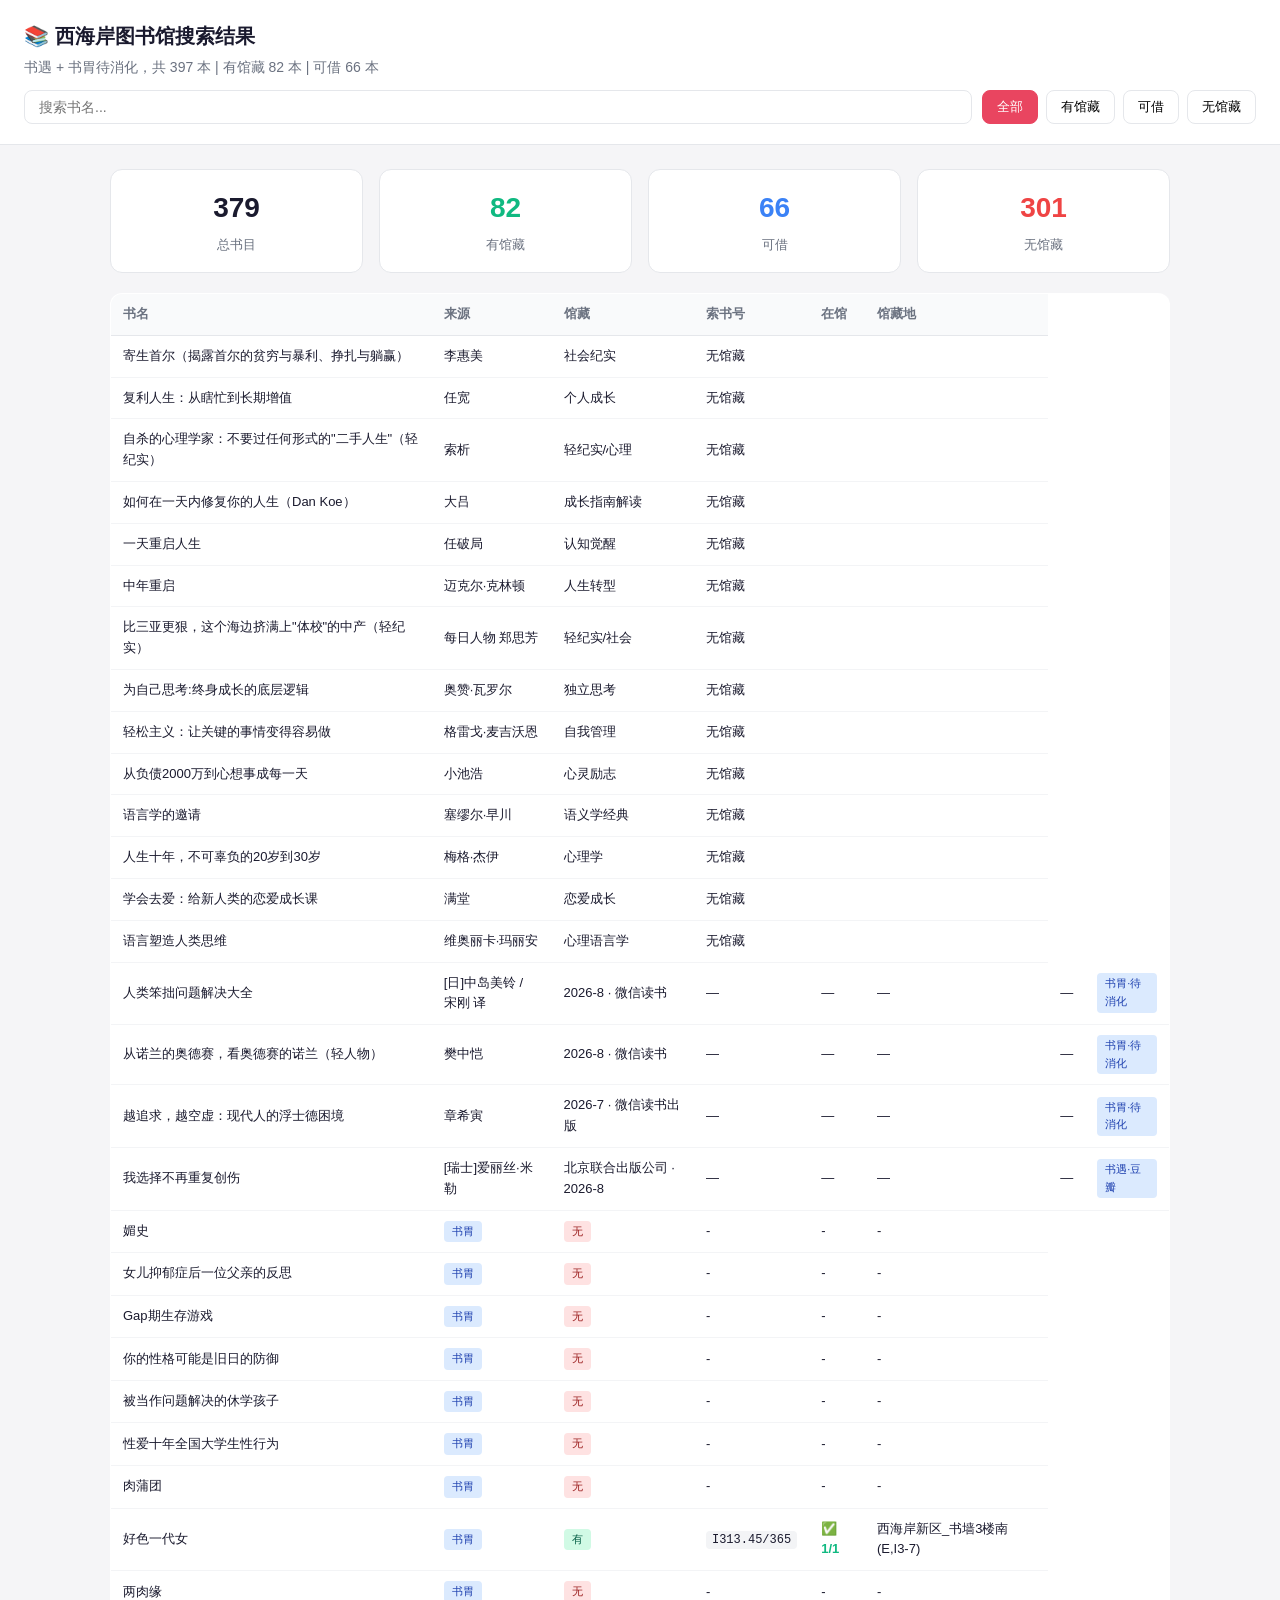
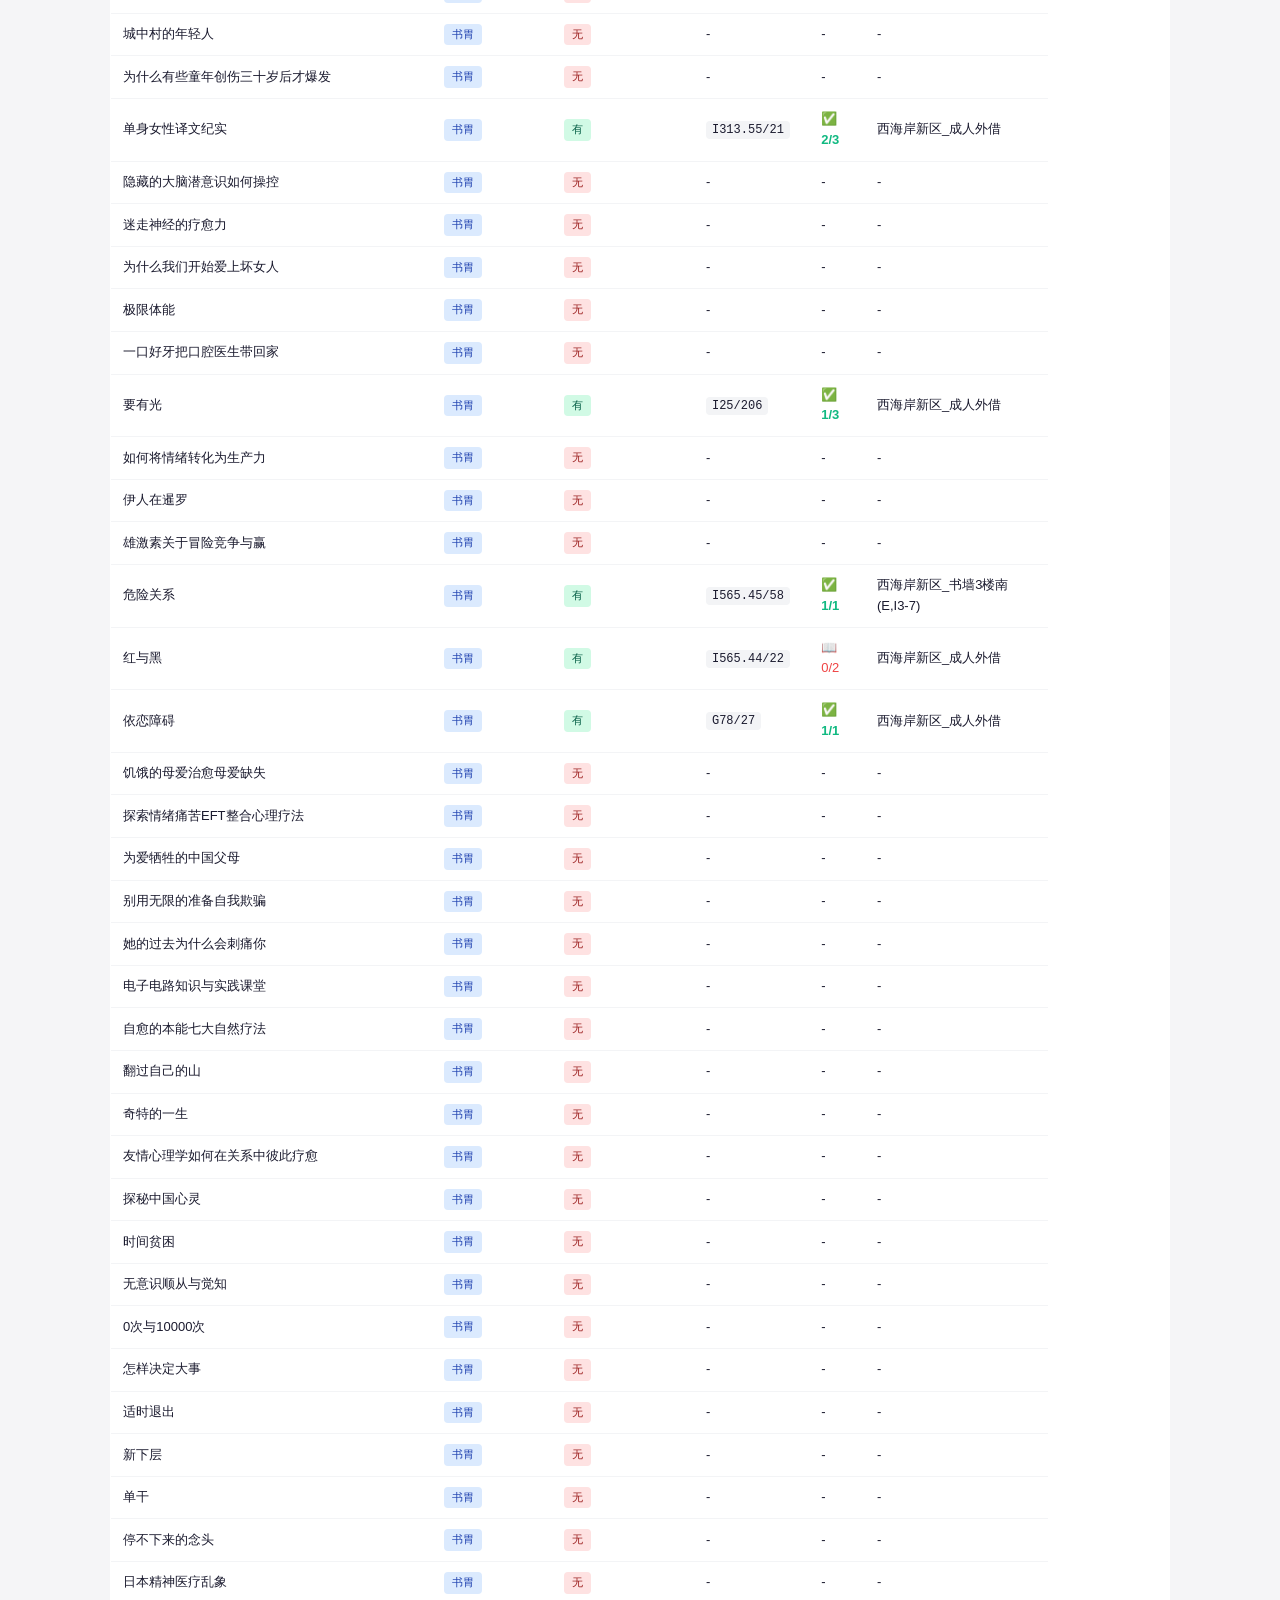
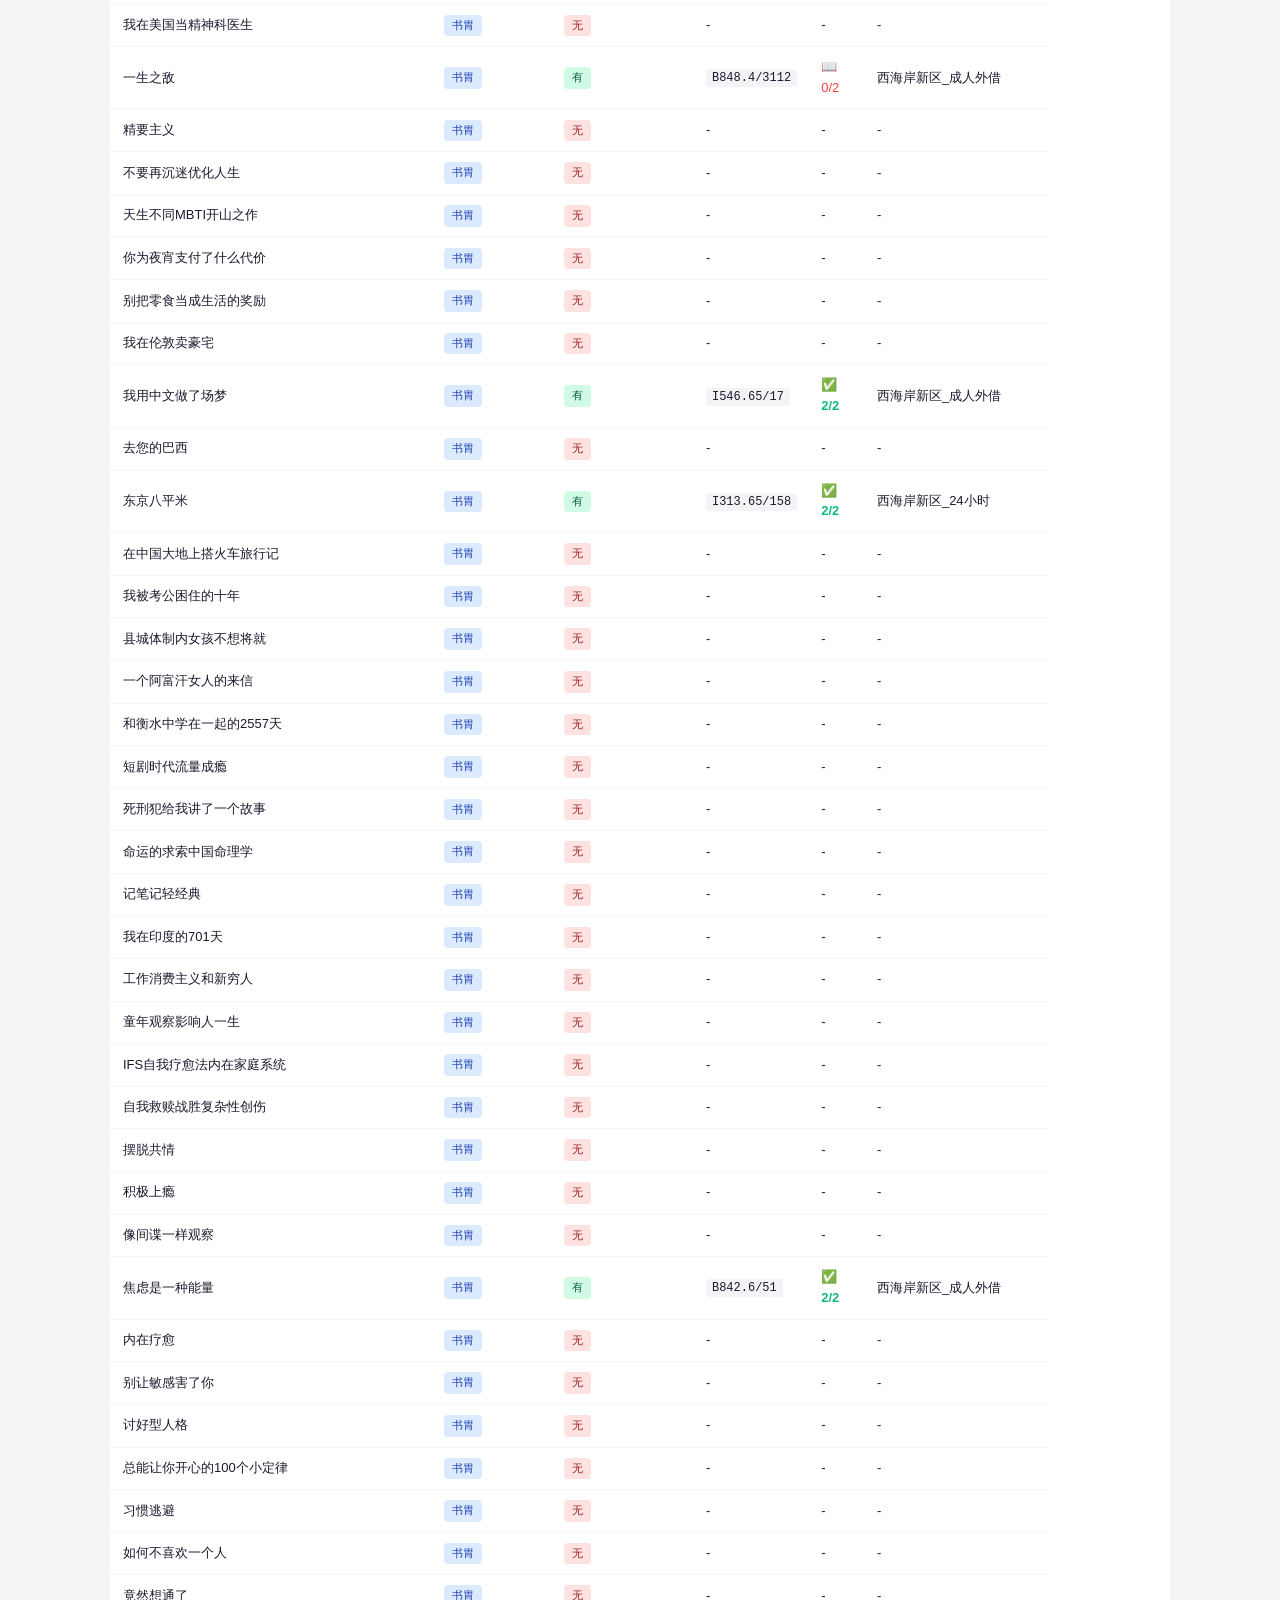
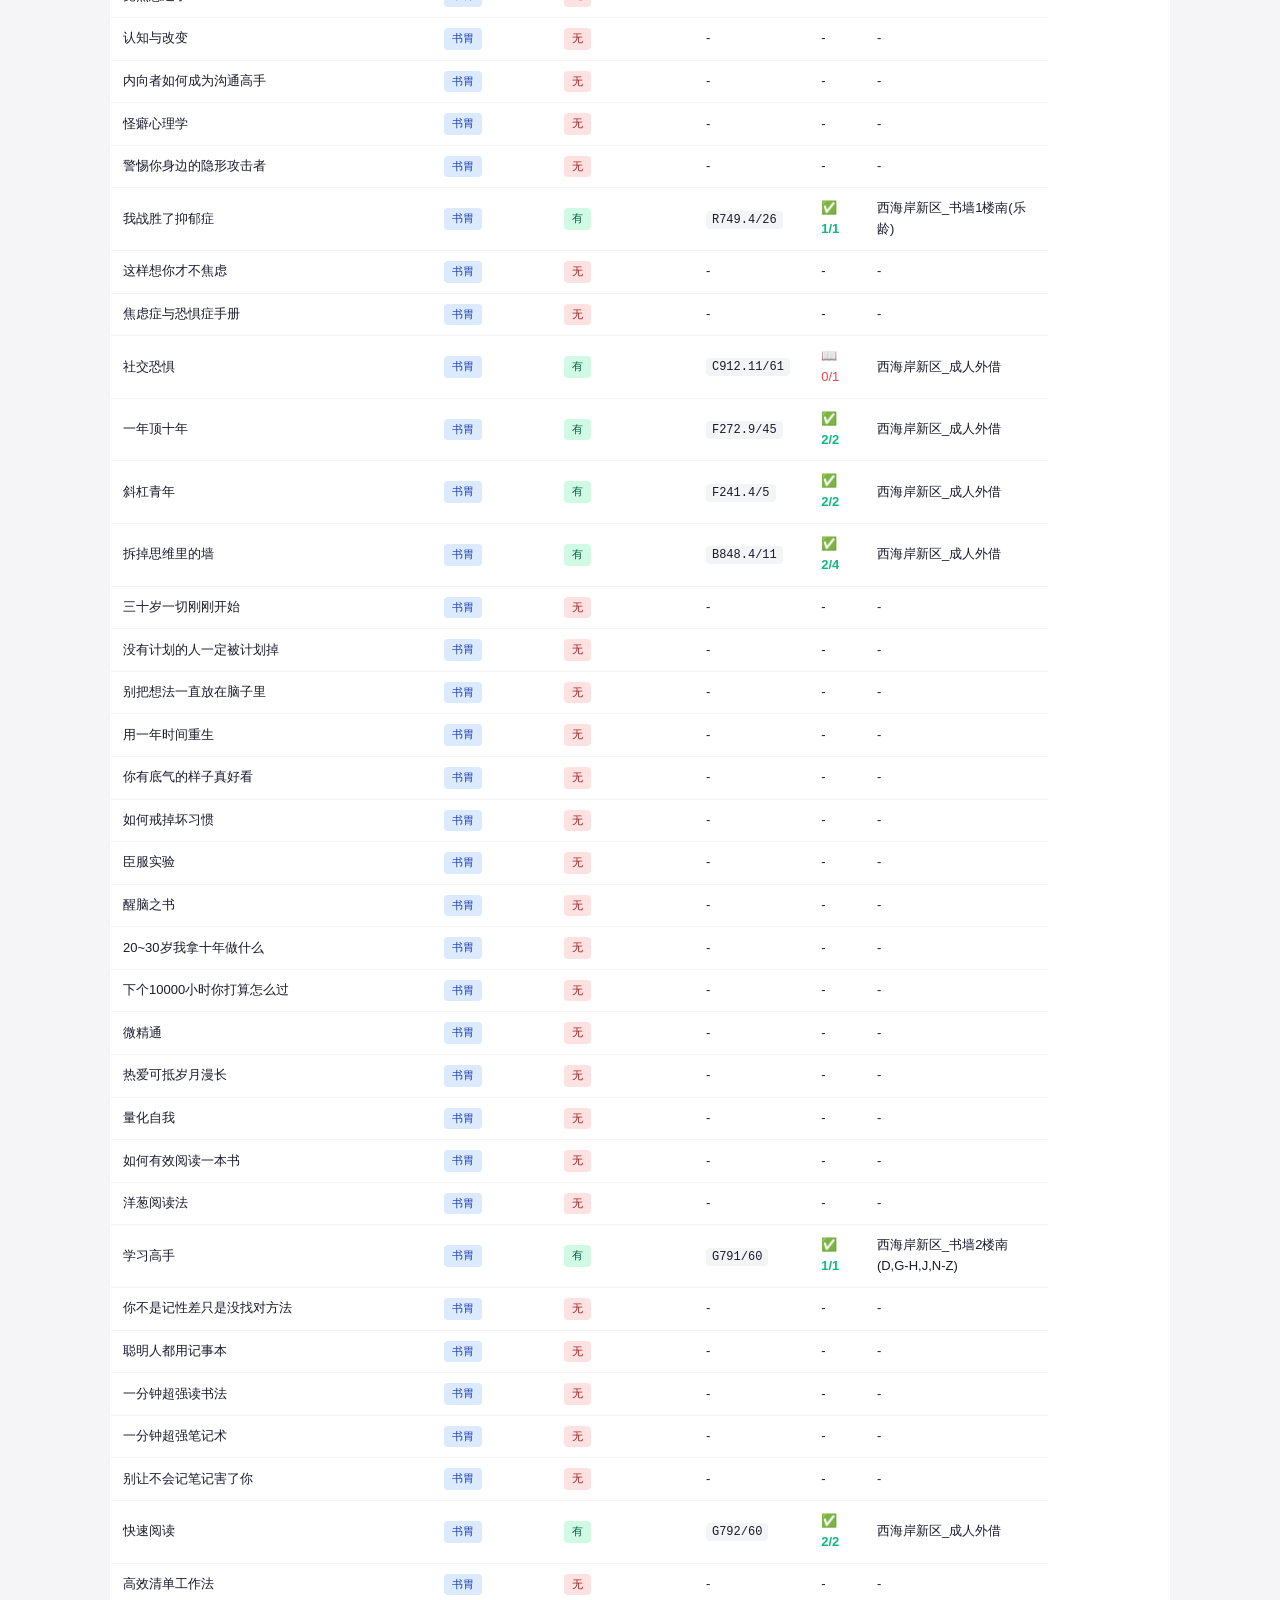
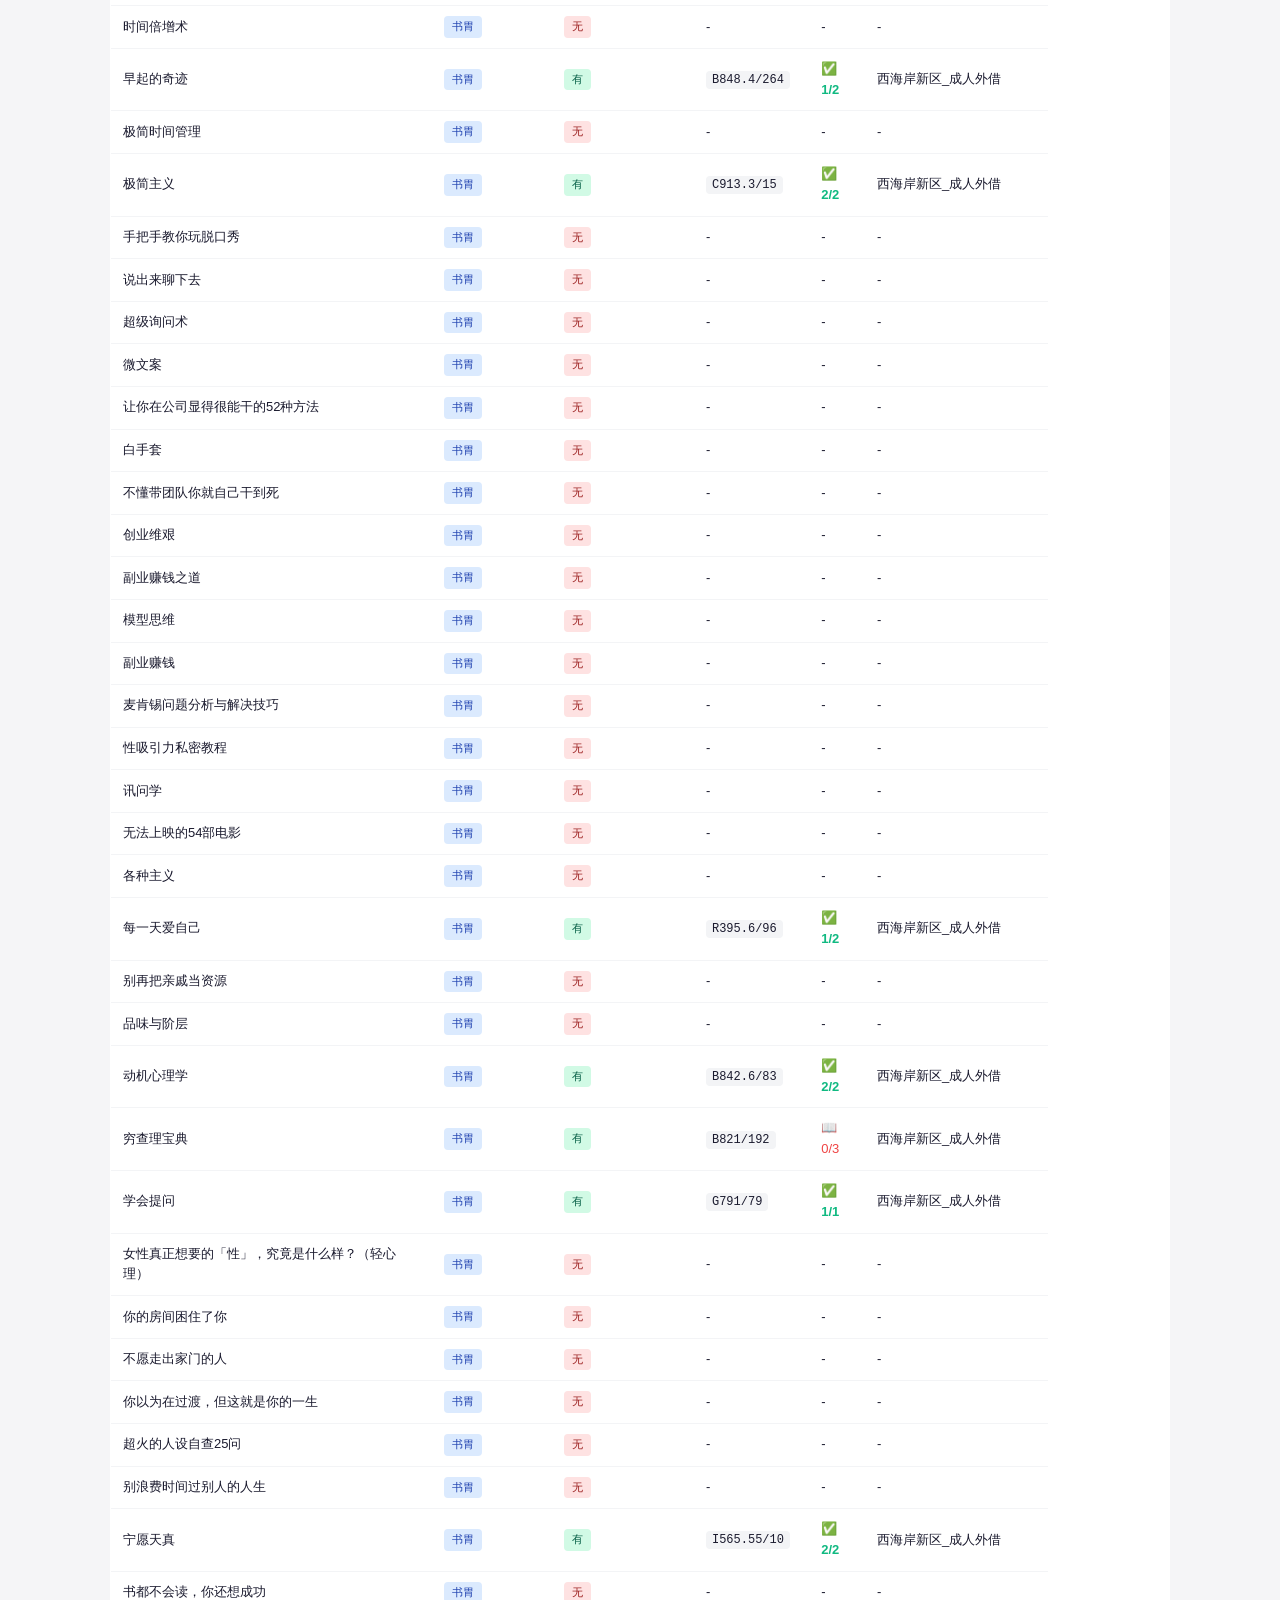
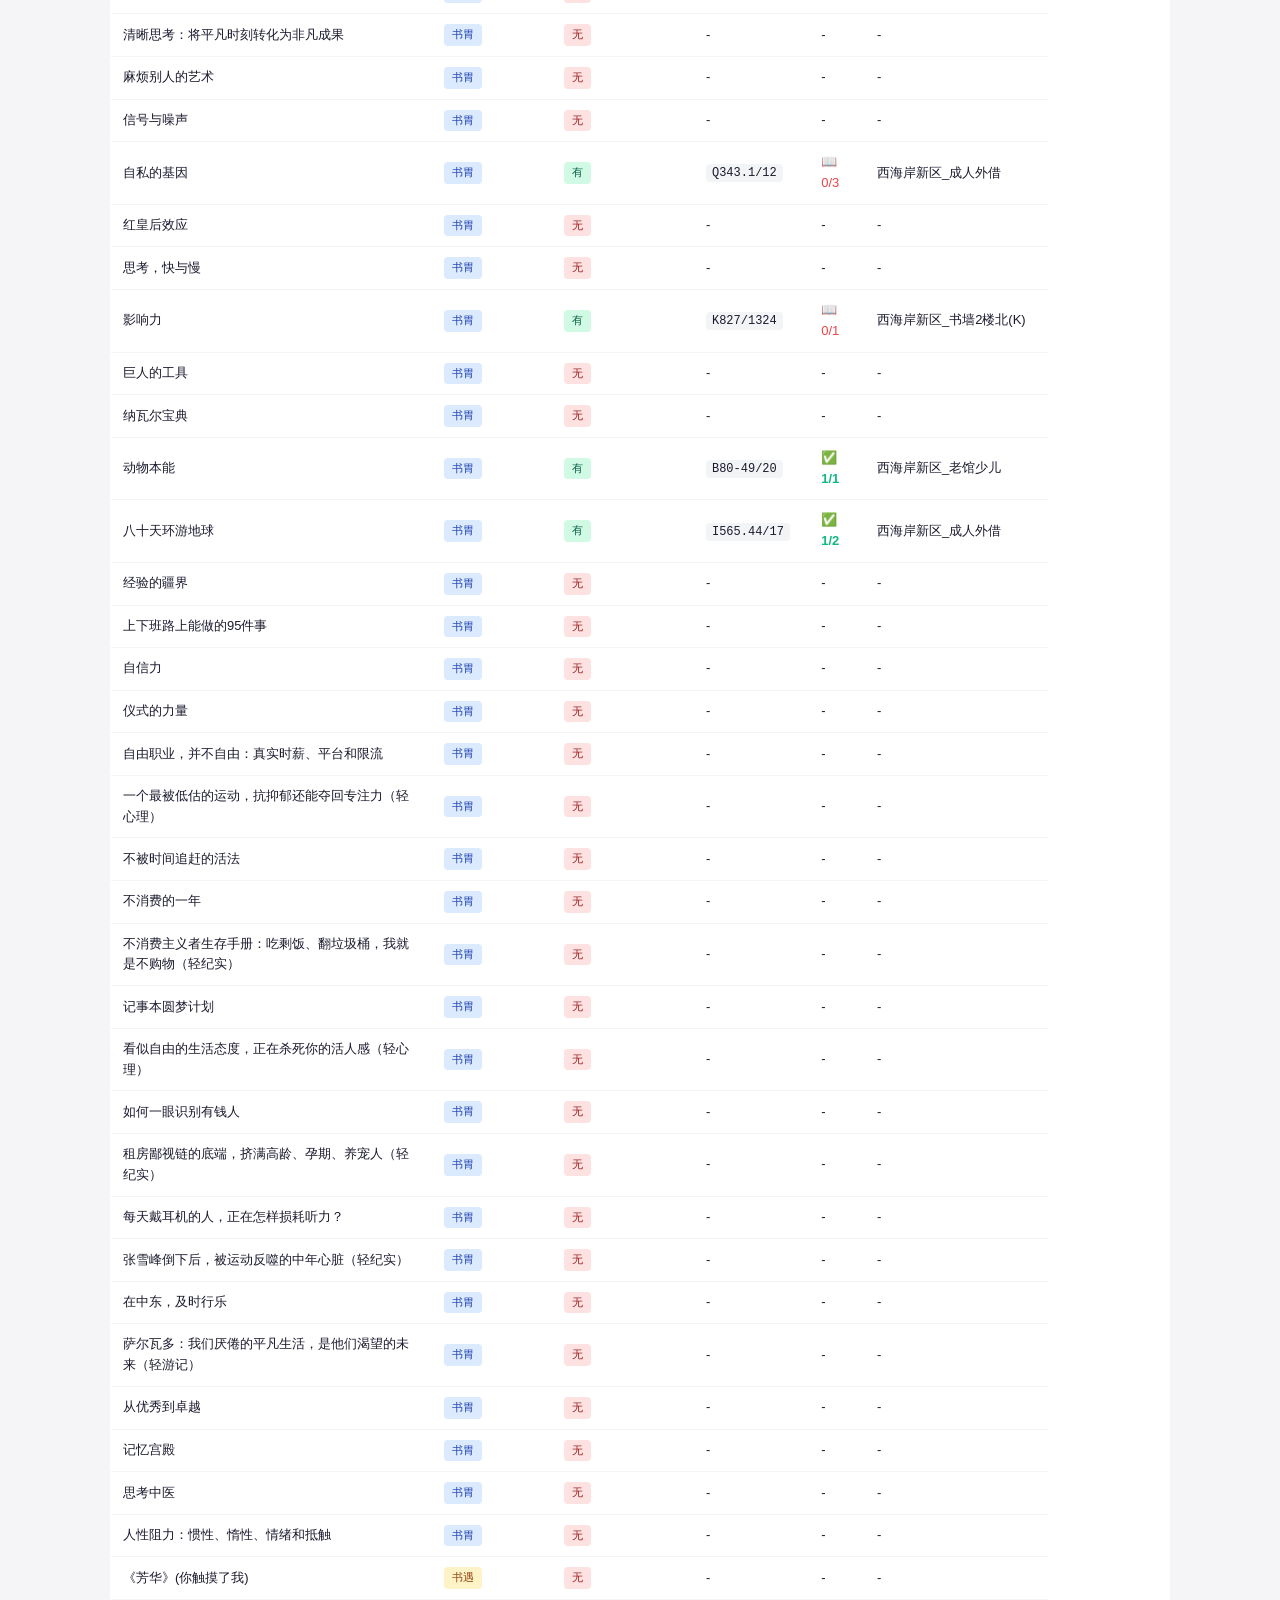
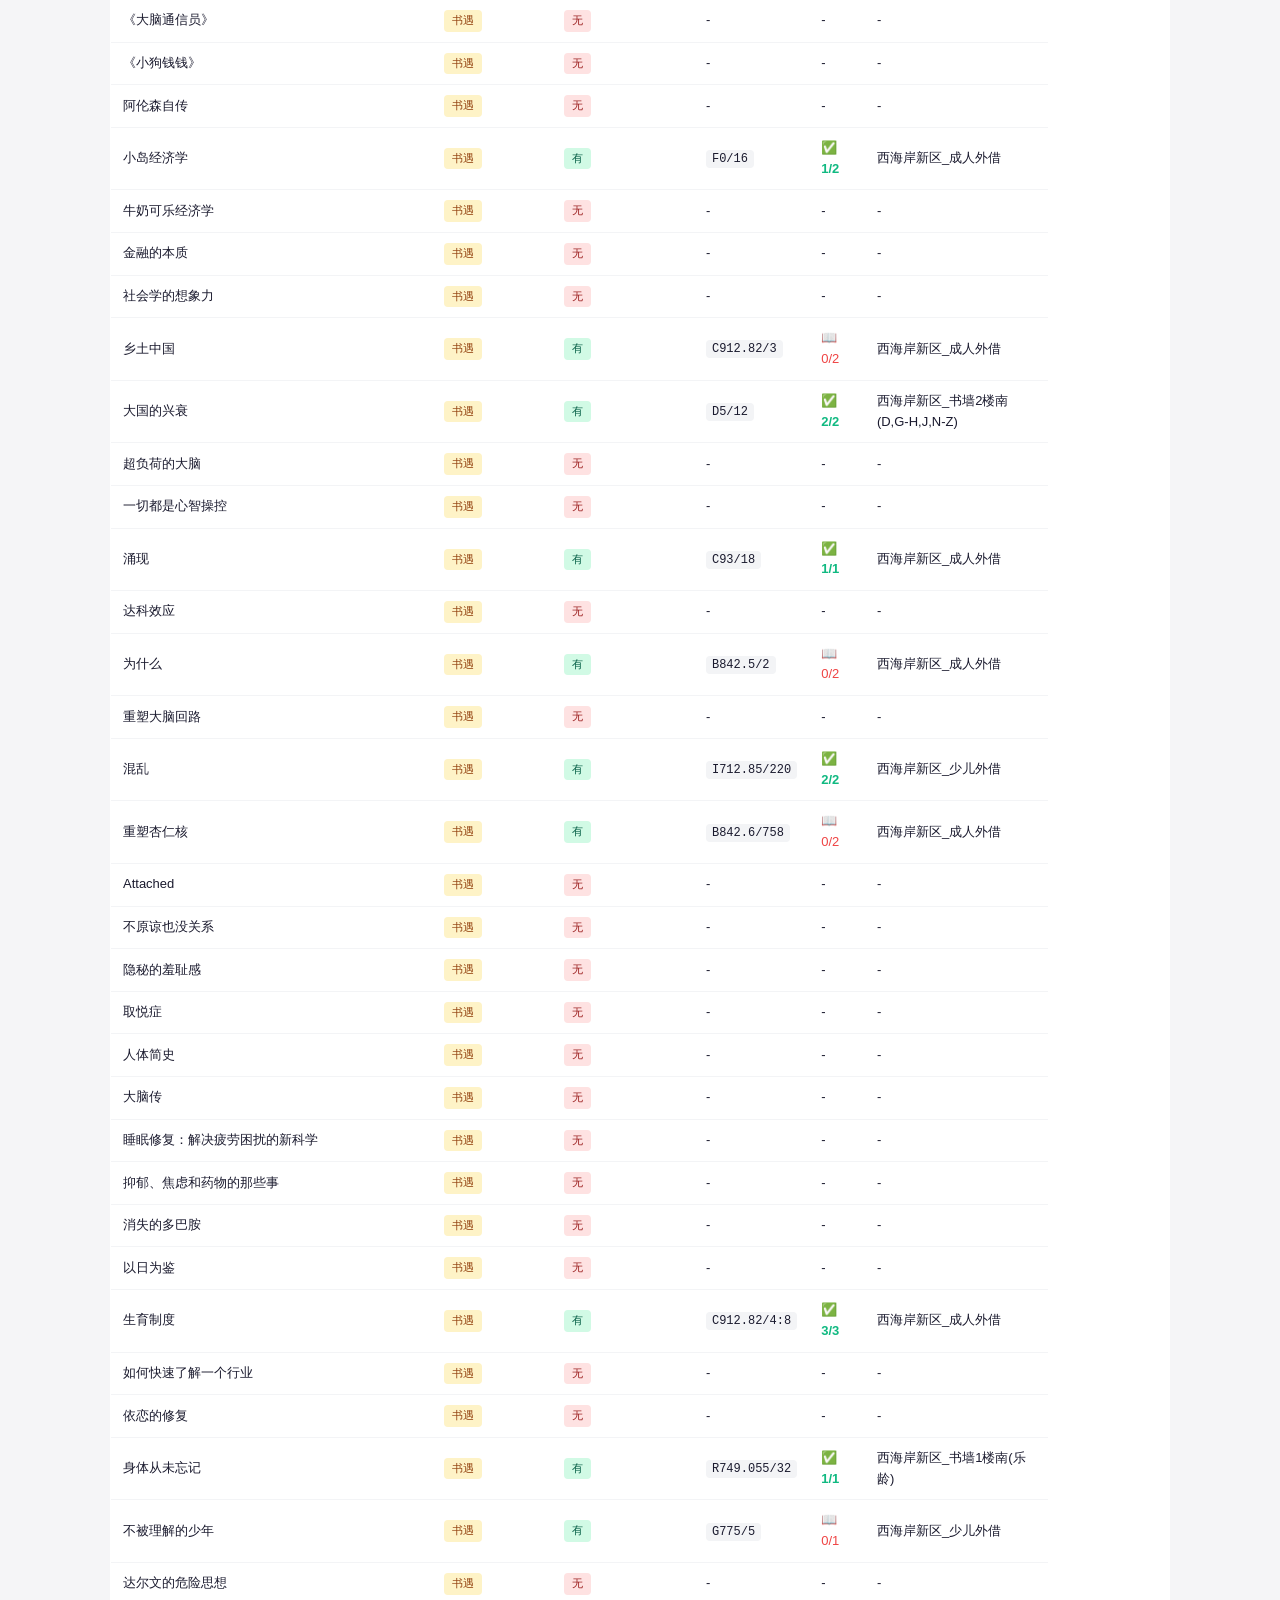
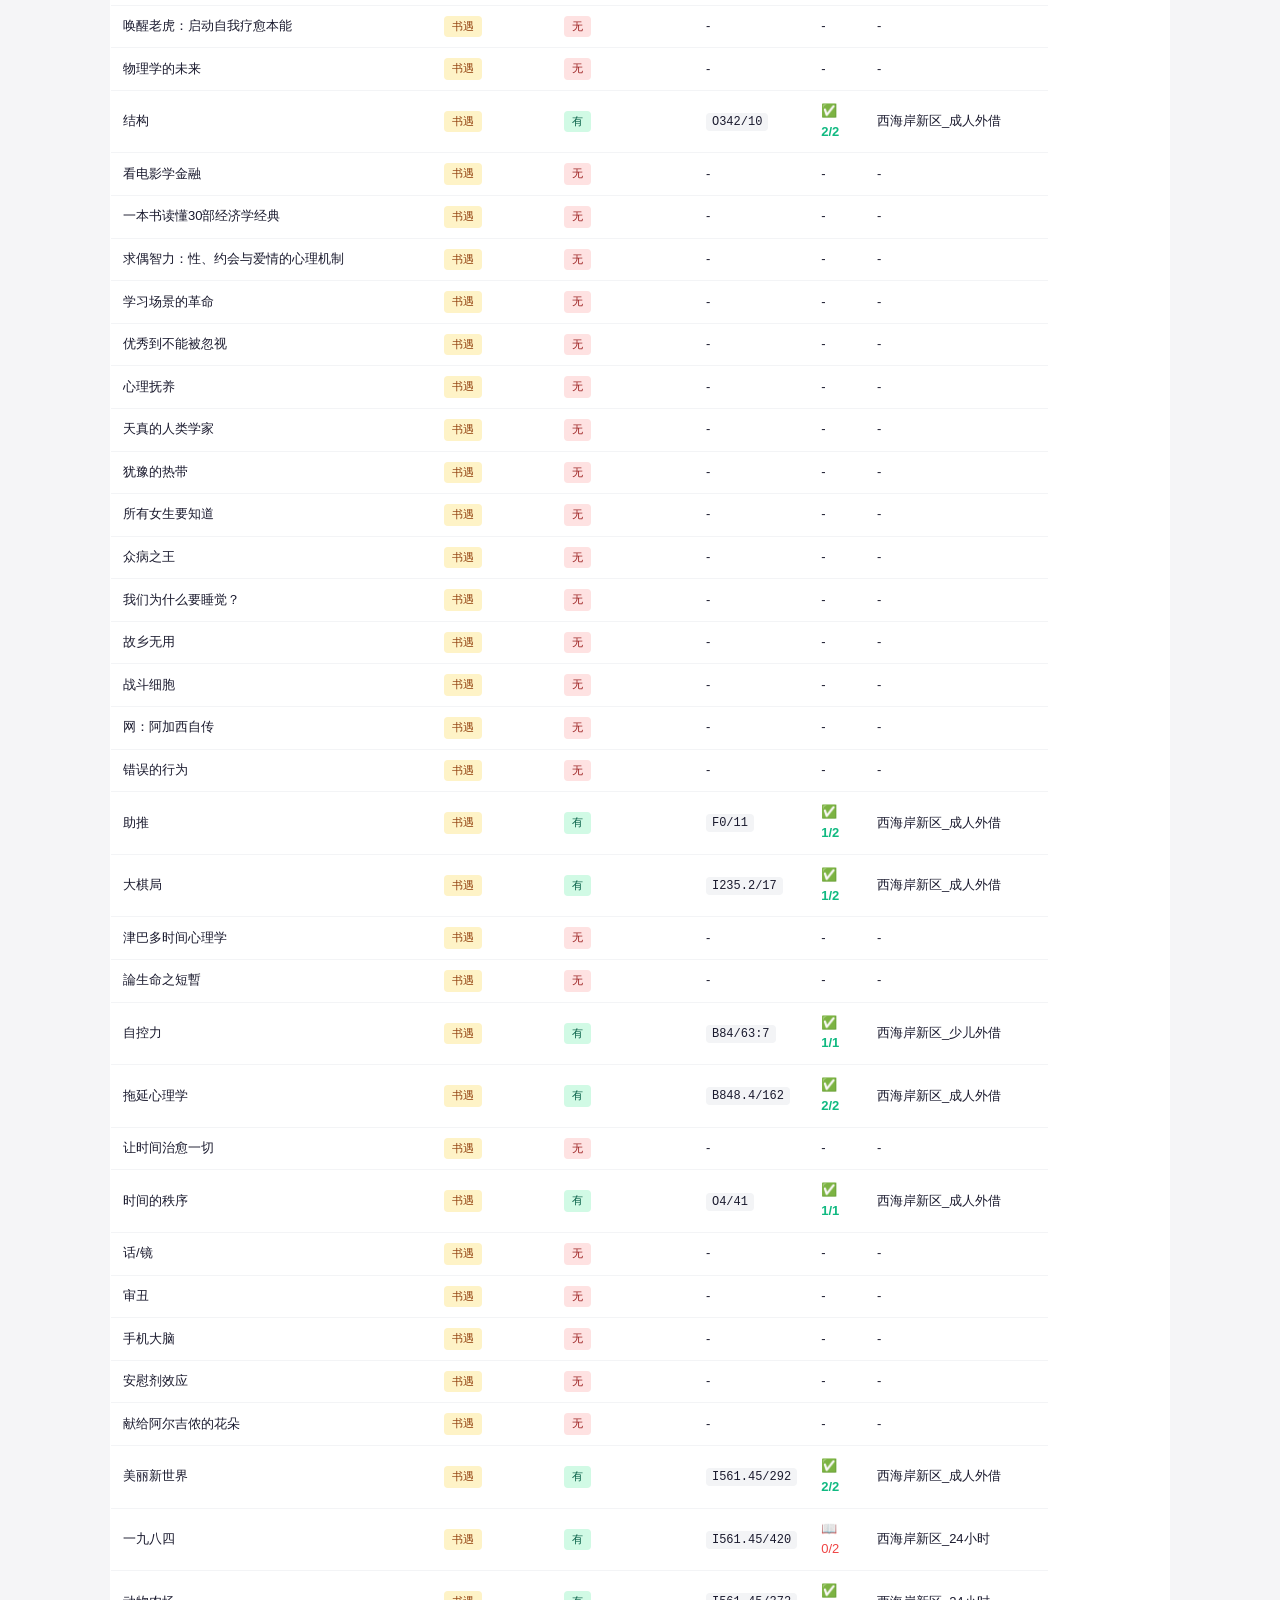
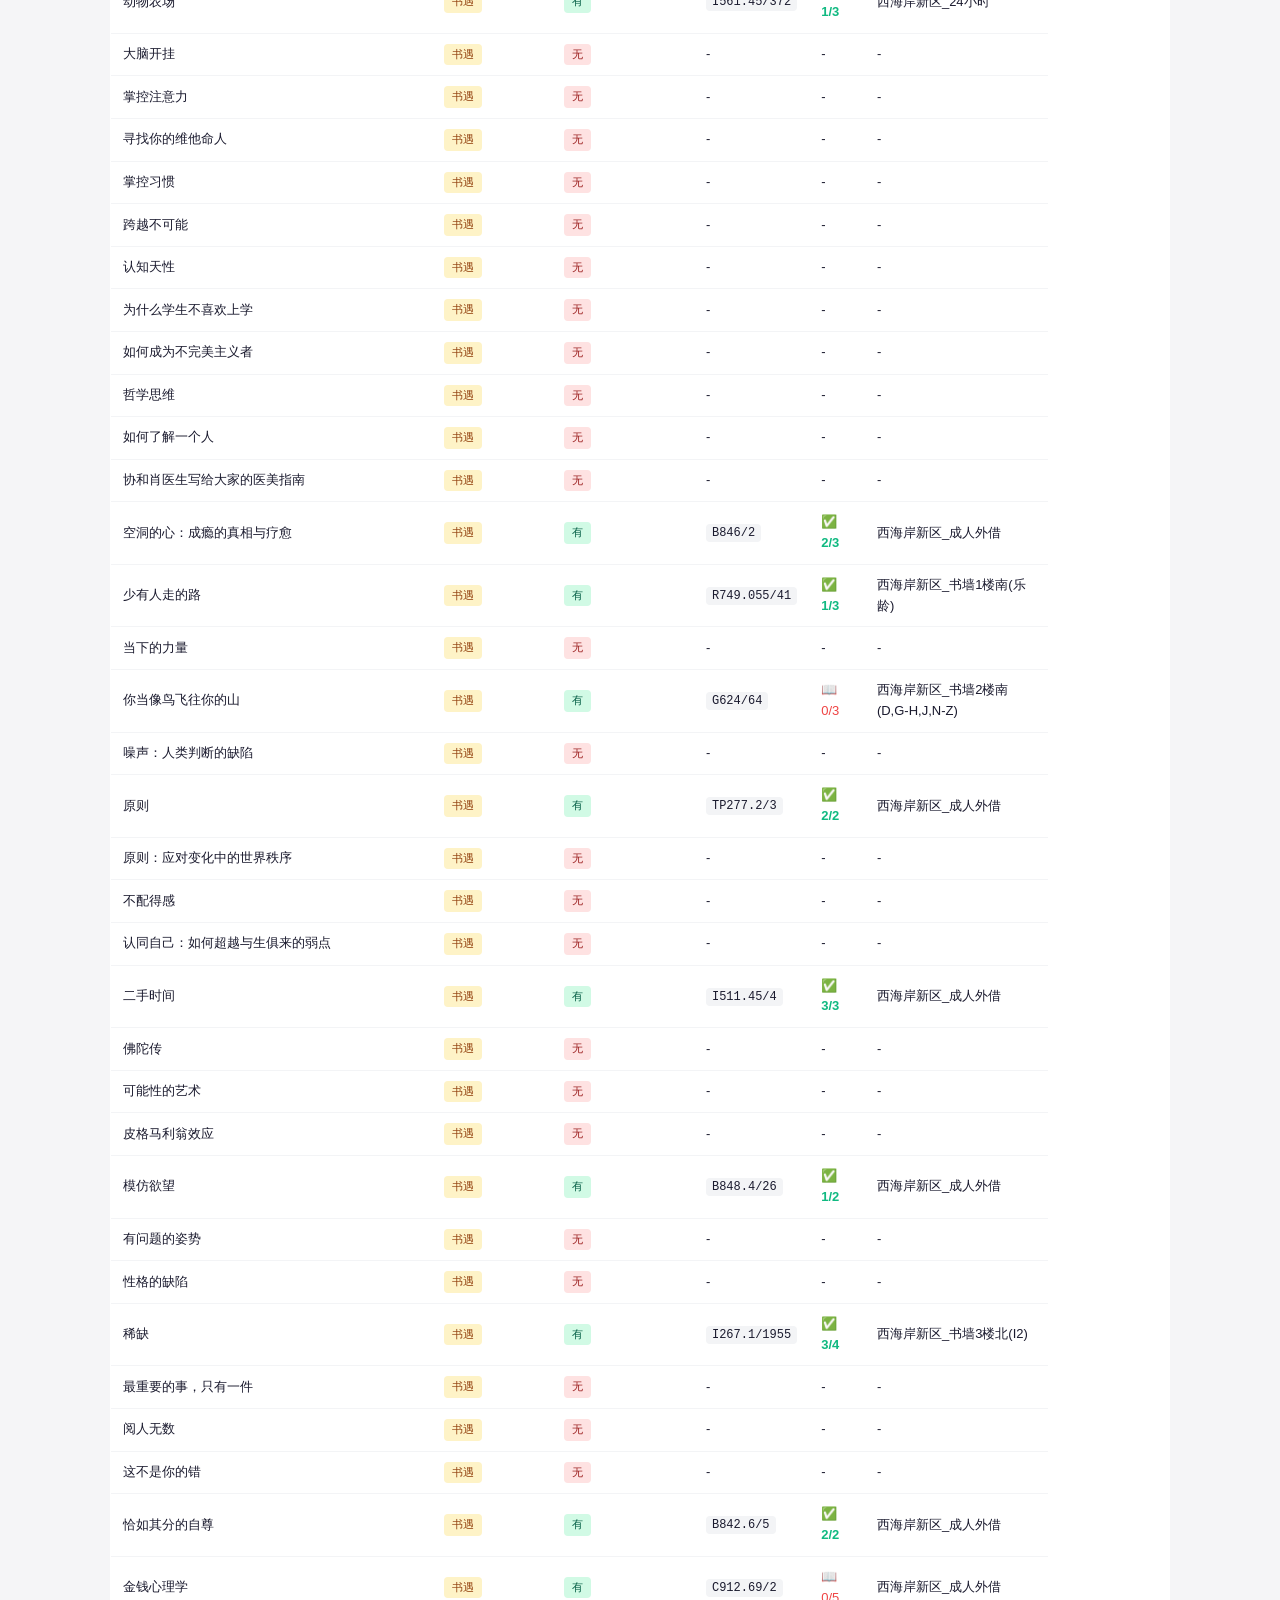
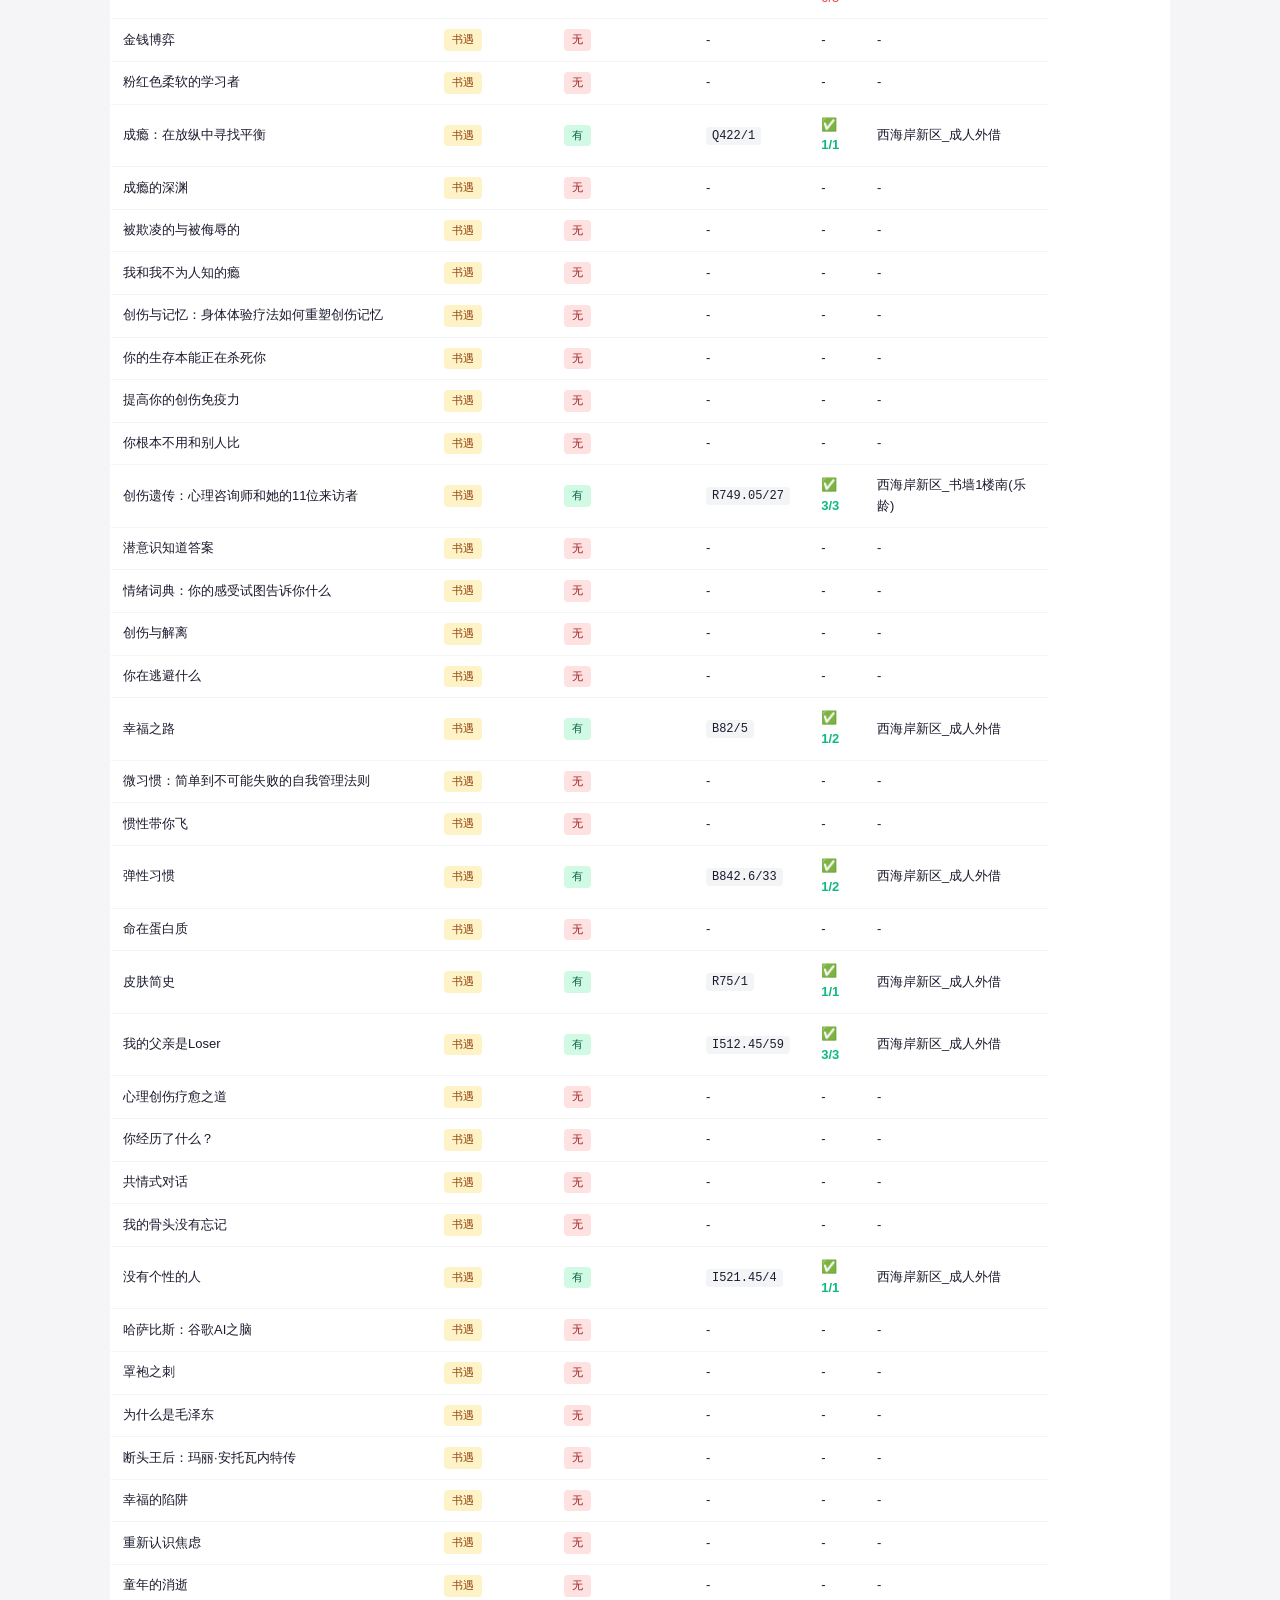
==== lx-proxy/library.html @ 498f5fff "feat(lx): 书胃/每日一书/图书馆接入龙虾出口——Caddy Basic Auth 护三路径+图书馆静态化(封桌面树暴露)+书胃生产化" ====
<!DOCTYPE html>
<html lang="zh-CN">
<head>
<meta charset="UTF-8">
<meta name="viewport" content="width=device-width, initial-scale=1.0">
<title>图书馆搜索结果 - 西海岸图书馆</title>
<style>
* { margin:0; padding:0; box-sizing:border-box; }
body { font-family:-apple-system,sans-serif; background:#f5f5f7; color:#1a1a2e; line-height:1.6; }
.header { background:#fff; padding:20px 24px; border-bottom:1px solid #e5e7eb; position:sticky; top:0; z-index:100; }
.header h1 { font-size:20px; }
.header .sub { color:#6b7280; font-size:14px; margin-top:4px; }
.toolbar { margin-top:12px; display:flex; gap:10px; }
.search-bar { flex:1; }
.search-bar input { width:100%; padding:8px 14px; border:1px solid #e5e7eb; border-radius:8px; font-size:14px; }
.filter-bar { display:flex; gap:8px; }
.filter-btn { padding:6px 14px; border:1px solid #e5e7eb; border-radius:8px; background:#fff; cursor:pointer; font-size:13px; white-space:nowrap; }
.filter-btn.active { background:#e94560; color:#fff; border-color:#e94560; }
.main { max-width:1100px; margin:0 auto; padding:24px 20px; }
.summary { display:flex; gap:16px; margin-bottom:20px; flex-wrap:wrap; }
.stat { background:#fff; border-radius:12px; padding:16px 20px; border:1px solid #e5e7eb; flex:1; min-width:120px; text-align:center; }
.stat .num { font-size:28px; font-weight:700; }
.stat .label { font-size:13px; color:#6b7280; margin-top:4px; }
.stat.found .num { color:#10b981; }
.stat.notfound .num { color:#ef4444; }
.stat.avail .num { color:#3b82f6; }
table { width:100%; border-collapse:collapse; background:#fff; border-radius:12px; overflow:hidden; border:1px solid #e5e7eb; font-size:13px; }
th { background:#f9fafb; padding:10px 12px; text-align:left; color:#6b7280; font-weight:600; border-bottom:1px solid #e5e7eb; }
td { padding:10px 12px; border-bottom:1px solid #f3f4f6; }
tr:hover { background:#f9fafb; }
.tag { display:inline-block; padding:2px 8px; border-radius:4px; font-size:11px; font-weight:500; }
.tag-yes { background:#d1fae5; color:#065f46; }
.tag-no { background:#fee2e2; color:#991b1b; }
.tag-queue { background:#dbeafe; color:#1e40af; }
.tag-shuyu { background:#fef3c7; color:#92400e; }
.callno { font-family:monospace; background:#f3f4f6; padding:2px 6px; border-radius:4px; font-size:12px; }
.available { color:#10b981; font-weight:600; }
.unavailable { color:#ef4444; }
</style>
</head>
<body>
<div class="header">
  <h1>📚 西海岸图书馆搜索结果</h1>
  <div class="sub">书遇 + 书胃待消化，共 397 本 | 有馆藏 82 本 | 可借 66 本</div>
  <div class="toolbar">
    <div class="search-bar"><input type="text" id="search" placeholder="搜索书名..." oninput="filterTable()"></div>
    <div class="filter-bar">
      <button class="filter-btn active" onclick="setFilter('all', this)">全部</button>
      <button class="filter-btn" onclick="setFilter('found', this)">有馆藏</button>
      <button class="filter-btn" onclick="setFilter('avail', this)">可借</button>
      <button class="filter-btn" onclick="setFilter('notfound', this)">无馆藏</button>
    </div>
  </div>
</div>
<div class="main">
  <div class="summary">
    <div class="stat"><div class="num">379</div><div class="label">总书目</div></div>
    <div class="stat found"><div class="num">82</div><div class="label">有馆藏</div></div>
    <div class="stat avail"><div class="num">66</div><div class="label">可借</div></div>
    <div class="stat notfound"><div class="num">301</div><div class="label">无馆藏</div></div>
  </div>
  <table id="dataTable">
    <thead><tr>
      <th>书名</th><th>来源</th><th>馆藏</th><th>索书号</th><th>在馆</th><th>馆藏地</th>
    </tr></thead>
    <tbody>
        <tr class="row status-none">
            <td>寄生首尔（揭露首尔的贫穷与暴利、挣扎与躺赢）</td>
            <td>李惠美</td>
            <td>社会纪实</td>
            <td colspan="3">无馆藏</td>
        </tr>
        <tr class="row status-none">
            <td>复利人生：从瞎忙到长期增值</td>
            <td>任宽</td>
            <td>个人成长</td>
            <td colspan="3">无馆藏</td>
        </tr>
        <tr class="row status-none">
            <td>自杀的心理学家：不要过任何形式的"二手人生"（轻纪实）</td>
            <td>索析</td>
            <td>轻纪实/心理</td>
            <td colspan="3">无馆藏</td>
        </tr>
        <tr class="row status-none">
            <td>如何在一天内修复你的人生（Dan Koe）</td>
            <td>大吕</td>
            <td>成长指南解读</td>
            <td colspan="3">无馆藏</td>
        </tr>
        <tr class="row status-none">
            <td>一天重启人生</td>
            <td>任破局</td>
            <td>认知觉醒</td>
            <td colspan="3">无馆藏</td>
        </tr>
        <tr class="row status-none">
            <td>中年重启</td>
            <td>迈克尔·克林顿</td>
            <td>人生转型</td>
            <td colspan="3">无馆藏</td>
        </tr>
        <tr class="row status-none">
            <td>比三亚更狠，这个海边挤满上"体校"的中产（轻纪实）</td>
            <td>每日人物 郑思芳</td>
            <td>轻纪实/社会</td>
            <td colspan="3">无馆藏</td>
        </tr>
        <tr class="row status-none">
            <td>为自己思考:终身成长的底层逻辑</td>
            <td>奥赞·瓦罗尔</td>
            <td>独立思考</td>
            <td colspan="3">无馆藏</td>
        </tr>
        <tr class="row status-none">
            <td>轻松主义：让关键的事情变得容易做</td>
            <td>格雷戈·麦吉沃恩</td>
            <td>自我管理</td>
            <td colspan="3">无馆藏</td>
        </tr>
        <tr class="row status-none">
            <td>从负债2000万到心想事成每一天</td>
            <td>小池浩</td>
            <td>心灵励志</td>
            <td colspan="3">无馆藏</td>
        </tr>
        <tr class="row status-none">
            <td>语言学的邀请</td>
            <td>塞缪尔·早川</td>
            <td>语义学经典</td>
            <td colspan="3">无馆藏</td>
        </tr>
        <tr class="row status-none">
            <td>人生十年，不可辜负的20岁到30岁</td>
            <td>梅格·杰伊</td>
            <td>心理学</td>
            <td colspan="3">无馆藏</td>
        </tr>
        <tr class="row status-none">
            <td>学会去爱：给新人类的恋爱成长课</td>
            <td>满堂</td>
            <td>恋爱成长</td>
            <td colspan="3">无馆藏</td>
        </tr>
        <tr class="row status-none">
            <td>语言塑造人类思维</td>
            <td>维奥丽卡·玛丽安</td>
            <td>心理语言学</td>
            <td colspan="3">无馆藏</td>
        </tr>
    <tr class="row">
      <td>人类笨拙问题解决大全</td>
      <td>[日]中岛美铃 / 宋刚 译</td>
      <td>2026-8 · 微信读书</td>
      <td>—</td>
      <td>—</td>
      <td>—</td>
      <td>—</td>
      <td><span class="tag tag-queue">书胃·待消化</span></td>
    </tr>
    <tr class="row">
      <td>从诺兰的奥德赛，看奥德赛的诺兰（轻人物）</td>
      <td>樊中恺</td>
      <td>2026-8 · 微信读书</td>
      <td>—</td>
      <td>—</td>
      <td>—</td>
      <td>—</td>
      <td><span class="tag tag-queue">书胃·待消化</span></td>
    </tr>
    
    <tr class="row">
      <td>越追求，越空虚：现代人的浮士德困境</td>
      <td>章希寅</td>
      <td>2026-7 · 微信读书出版</td>
      <td>—</td>
      <td>—</td>
      <td>—</td>
      <td>—</td>
      <td><span class="tag tag-queue">书胃·待消化</span></td>
    </tr>
    
    <tr class="row">
      <td>我选择不再重复创伤</td>
      <td>[瑞士]爱丽丝·米勒</td>
      <td>北京联合出版公司 · 2026-8</td>
      <td>—</td>
      <td>—</td>
      <td>—</td>
      <td>—</td>
      <td><span class="tag tag-queue">书遇·豆瓣</span></td>
    </tr>
    
<tr class="row notfound"><td>媚史</td><td><span class="tag tag-queue">书胃</span></td><td><span class="tag tag-no">无</span></td><td>-</td><td>-</td><td>-</td></tr>
<tr class="row notfound"><td>女儿抑郁症后一位父亲的反思</td><td><span class="tag tag-queue">书胃</span></td><td><span class="tag tag-no">无</span></td><td>-</td><td>-</td><td>-</td></tr>
<tr class="row notfound"><td>Gap期生存游戏</td><td><span class="tag tag-queue">书胃</span></td><td><span class="tag tag-no">无</span></td><td>-</td><td>-</td><td>-</td></tr>
<tr class="row notfound"><td>你的性格可能是旧日的防御</td><td><span class="tag tag-queue">书胃</span></td><td><span class="tag tag-no">无</span></td><td>-</td><td>-</td><td>-</td></tr>
<tr class="row notfound"><td>被当作问题解决的休学孩子</td><td><span class="tag tag-queue">书胃</span></td><td><span class="tag tag-no">无</span></td><td>-</td><td>-</td><td>-</td></tr>
<tr class="row notfound"><td>性爱十年全国大学生性行为</td><td><span class="tag tag-queue">书胃</span></td><td><span class="tag tag-no">无</span></td><td>-</td><td>-</td><td>-</td></tr>
<tr class="row notfound"><td>肉蒲团</td><td><span class="tag tag-queue">书胃</span></td><td><span class="tag tag-no">无</span></td><td>-</td><td>-</td><td>-</td></tr>
<tr class="row found"><td>好色一代女</td><td><span class="tag tag-queue">书胃</span></td><td><span class="tag tag-yes">有</span></td><td><span class="callno">I313.45/365</span></td><td class="available">✅ 1/1</td><td>西海岸新区_书墙3楼南(E,I3-7)</td></tr>
<tr class="row notfound"><td>两肉缘</td><td><span class="tag tag-queue">书胃</span></td><td><span class="tag tag-no">无</span></td><td>-</td><td>-</td><td>-</td></tr>
<tr class="row notfound"><td>城中村的年轻人</td><td><span class="tag tag-queue">书胃</span></td><td><span class="tag tag-no">无</span></td><td>-</td><td>-</td><td>-</td></tr>
<tr class="row notfound"><td>为什么有些童年创伤三十岁后才爆发</td><td><span class="tag tag-queue">书胃</span></td><td><span class="tag tag-no">无</span></td><td>-</td><td>-</td><td>-</td></tr>
<tr class="row found"><td>单身女性译文纪实</td><td><span class="tag tag-queue">书胃</span></td><td><span class="tag tag-yes">有</span></td><td><span class="callno">I313.55/21</span></td><td class="available">✅ 2/3</td><td>西海岸新区_成人外借</td></tr>
<tr class="row notfound"><td>隐藏的大脑潜意识如何操控</td><td><span class="tag tag-queue">书胃</span></td><td><span class="tag tag-no">无</span></td><td>-</td><td>-</td><td>-</td></tr>
<tr class="row notfound"><td>迷走神经的疗愈力</td><td><span class="tag tag-queue">书胃</span></td><td><span class="tag tag-no">无</span></td><td>-</td><td>-</td><td>-</td></tr>
<tr class="row notfound"><td>为什么我们开始爱上坏女人</td><td><span class="tag tag-queue">书胃</span></td><td><span class="tag tag-no">无</span></td><td>-</td><td>-</td><td>-</td></tr>
<tr class="row notfound"><td>极限体能</td><td><span class="tag tag-queue">书胃</span></td><td><span class="tag tag-no">无</span></td><td>-</td><td>-</td><td>-</td></tr>
<tr class="row notfound"><td>一口好牙把口腔医生带回家</td><td><span class="tag tag-queue">书胃</span></td><td><span class="tag tag-no">无</span></td><td>-</td><td>-</td><td>-</td></tr>
<tr class="row found"><td>要有光</td><td><span class="tag tag-queue">书胃</span></td><td><span class="tag tag-yes">有</span></td><td><span class="callno">I25/206</span></td><td class="available">✅ 1/3</td><td>西海岸新区_成人外借</td></tr>
<tr class="row notfound"><td>如何将情绪转化为生产力</td><td><span class="tag tag-queue">书胃</span></td><td><span class="tag tag-no">无</span></td><td>-</td><td>-</td><td>-</td></tr>
<tr class="row notfound"><td>伊人在暹罗</td><td><span class="tag tag-queue">书胃</span></td><td><span class="tag tag-no">无</span></td><td>-</td><td>-</td><td>-</td></tr>
<tr class="row notfound"><td>雄激素关于冒险竞争与赢</td><td><span class="tag tag-queue">书胃</span></td><td><span class="tag tag-no">无</span></td><td>-</td><td>-</td><td>-</td></tr>
<tr class="row found"><td>危险关系</td><td><span class="tag tag-queue">书胃</span></td><td><span class="tag tag-yes">有</span></td><td><span class="callno">I565.45/58</span></td><td class="available">✅ 1/1</td><td>西海岸新区_书墙3楼南(E,I3-7)</td></tr>
<tr class="row found"><td>红与黑</td><td><span class="tag tag-queue">书胃</span></td><td><span class="tag tag-yes">有</span></td><td><span class="callno">I565.44/22</span></td><td class="unavailable">📖 0/2</td><td>西海岸新区_成人外借</td></tr>
<tr class="row found"><td>依恋障碍</td><td><span class="tag tag-queue">书胃</span></td><td><span class="tag tag-yes">有</span></td><td><span class="callno">G78/27</span></td><td class="available">✅ 1/1</td><td>西海岸新区_成人外借</td></tr>
<tr class="row notfound"><td>饥饿的母爱治愈母爱缺失</td><td><span class="tag tag-queue">书胃</span></td><td><span class="tag tag-no">无</span></td><td>-</td><td>-</td><td>-</td></tr>
<tr class="row notfound"><td>探索情绪痛苦EFT整合心理疗法</td><td><span class="tag tag-queue">书胃</span></td><td><span class="tag tag-no">无</span></td><td>-</td><td>-</td><td>-</td></tr>
<tr class="row notfound"><td>为爱牺牲的中国父母</td><td><span class="tag tag-queue">书胃</span></td><td><span class="tag tag-no">无</span></td><td>-</td><td>-</td><td>-</td></tr>
<tr class="row notfound"><td>别用无限的准备自我欺骗</td><td><span class="tag tag-queue">书胃</span></td><td><span class="tag tag-no">无</span></td><td>-</td><td>-</td><td>-</td></tr>
<tr class="row notfound"><td>她的过去为什么会刺痛你</td><td><span class="tag tag-queue">书胃</span></td><td><span class="tag tag-no">无</span></td><td>-</td><td>-</td><td>-</td></tr>
<tr class="row notfound"><td>电子电路知识与实践课堂</td><td><span class="tag tag-queue">书胃</span></td><td><span class="tag tag-no">无</span></td><td>-</td><td>-</td><td>-</td></tr>
<tr class="row notfound"><td>自愈的本能七大自然疗法</td><td><span class="tag tag-queue">书胃</span></td><td><span class="tag tag-no">无</span></td><td>-</td><td>-</td><td>-</td></tr>
<tr class="row notfound"><td>翻过自己的山</td><td><span class="tag tag-queue">书胃</span></td><td><span class="tag tag-no">无</span></td><td>-</td><td>-</td><td>-</td></tr>
<tr class="row notfound"><td>奇特的一生</td><td><span class="tag tag-queue">书胃</span></td><td><span class="tag tag-no">无</span></td><td>-</td><td>-</td><td>-</td></tr>
<tr class="row notfound"><td>友情心理学如何在关系中彼此疗愈</td><td><span class="tag tag-queue">书胃</span></td><td><span class="tag tag-no">无</span></td><td>-</td><td>-</td><td>-</td></tr>
<tr class="row notfound"><td>探秘中国心灵</td><td><span class="tag tag-queue">书胃</span></td><td><span class="tag tag-no">无</span></td><td>-</td><td>-</td><td>-</td></tr>
<tr class="row notfound"><td>时间贫困</td><td><span class="tag tag-queue">书胃</span></td><td><span class="tag tag-no">无</span></td><td>-</td><td>-</td><td>-</td></tr>
<tr class="row notfound"><td>无意识顺从与觉知</td><td><span class="tag tag-queue">书胃</span></td><td><span class="tag tag-no">无</span></td><td>-</td><td>-</td><td>-</td></tr>
<tr class="row notfound"><td>0次与10000次</td><td><span class="tag tag-queue">书胃</span></td><td><span class="tag tag-no">无</span></td><td>-</td><td>-</td><td>-</td></tr>
<tr class="row notfound"><td>怎样决定大事</td><td><span class="tag tag-queue">书胃</span></td><td><span class="tag tag-no">无</span></td><td>-</td><td>-</td><td>-</td></tr>
<tr class="row notfound"><td>适时退出</td><td><span class="tag tag-queue">书胃</span></td><td><span class="tag tag-no">无</span></td><td>-</td><td>-</td><td>-</td></tr>
<tr class="row notfound"><td>新下层</td><td><span class="tag tag-queue">书胃</span></td><td><span class="tag tag-no">无</span></td><td>-</td><td>-</td><td>-</td></tr>
<tr class="row notfound"><td>单干</td><td><span class="tag tag-queue">书胃</span></td><td><span class="tag tag-no">无</span></td><td>-</td><td>-</td><td>-</td></tr>
<tr class="row notfound"><td>停不下来的念头</td><td><span class="tag tag-queue">书胃</span></td><td><span class="tag tag-no">无</span></td><td>-</td><td>-</td><td>-</td></tr>
<tr class="row notfound"><td>日本精神医疗乱象</td><td><span class="tag tag-queue">书胃</span></td><td><span class="tag tag-no">无</span></td><td>-</td><td>-</td><td>-</td></tr>
<tr class="row notfound"><td>我在美国当精神科医生</td><td><span class="tag tag-queue">书胃</span></td><td><span class="tag tag-no">无</span></td><td>-</td><td>-</td><td>-</td></tr>
<tr class="row found"><td>一生之敌</td><td><span class="tag tag-queue">书胃</span></td><td><span class="tag tag-yes">有</span></td><td><span class="callno">B848.4/3112</span></td><td class="unavailable">📖 0/2</td><td>西海岸新区_成人外借</td></tr>
<tr class="row notfound"><td>精要主义</td><td><span class="tag tag-queue">书胃</span></td><td><span class="tag tag-no">无</span></td><td>-</td><td>-</td><td>-</td></tr>
<tr class="row notfound"><td>不要再沉迷优化人生</td><td><span class="tag tag-queue">书胃</span></td><td><span class="tag tag-no">无</span></td><td>-</td><td>-</td><td>-</td></tr>
<tr class="row notfound"><td>天生不同MBTI开山之作</td><td><span class="tag tag-queue">书胃</span></td><td><span class="tag tag-no">无</span></td><td>-</td><td>-</td><td>-</td></tr>
<tr class="row notfound"><td>你为夜宵支付了什么代价</td><td><span class="tag tag-queue">书胃</span></td><td><span class="tag tag-no">无</span></td><td>-</td><td>-</td><td>-</td></tr>
<tr class="row notfound"><td>别把零食当成生活的奖励</td><td><span class="tag tag-queue">书胃</span></td><td><span class="tag tag-no">无</span></td><td>-</td><td>-</td><td>-</td></tr>
<tr class="row notfound"><td>我在伦敦卖豪宅</td><td><span class="tag tag-queue">书胃</span></td><td><span class="tag tag-no">无</span></td><td>-</td><td>-</td><td>-</td></tr>
<tr class="row found"><td>我用中文做了场梦</td><td><span class="tag tag-queue">书胃</span></td><td><span class="tag tag-yes">有</span></td><td><span class="callno">I546.65/17</span></td><td class="available">✅ 2/2</td><td>西海岸新区_成人外借</td></tr>
<tr class="row notfound"><td>去您的巴西</td><td><span class="tag tag-queue">书胃</span></td><td><span class="tag tag-no">无</span></td><td>-</td><td>-</td><td>-</td></tr>
<tr class="row found"><td>东京八平米</td><td><span class="tag tag-queue">书胃</span></td><td><span class="tag tag-yes">有</span></td><td><span class="callno">I313.65/158</span></td><td class="available">✅ 2/2</td><td>西海岸新区_24小时</td></tr>
<tr class="row notfound"><td>在中国大地上搭火车旅行记</td><td><span class="tag tag-queue">书胃</span></td><td><span class="tag tag-no">无</span></td><td>-</td><td>-</td><td>-</td></tr>
<tr class="row notfound"><td>我被考公困住的十年</td><td><span class="tag tag-queue">书胃</span></td><td><span class="tag tag-no">无</span></td><td>-</td><td>-</td><td>-</td></tr>
<tr class="row notfound"><td>县城体制内女孩不想将就</td><td><span class="tag tag-queue">书胃</span></td><td><span class="tag tag-no">无</span></td><td>-</td><td>-</td><td>-</td></tr>
<tr class="row notfound"><td>一个阿富汗女人的来信</td><td><span class="tag tag-queue">书胃</span></td><td><span class="tag tag-no">无</span></td><td>-</td><td>-</td><td>-</td></tr>
<tr class="row notfound"><td>和衡水中学在一起的2557天</td><td><span class="tag tag-queue">书胃</span></td><td><span class="tag tag-no">无</span></td><td>-</td><td>-</td><td>-</td></tr>
<tr class="row notfound"><td>短剧时代流量成瘾</td><td><span class="tag tag-queue">书胃</span></td><td><span class="tag tag-no">无</span></td><td>-</td><td>-</td><td>-</td></tr>
<tr class="row notfound"><td>死刑犯给我讲了一个故事</td><td><span class="tag tag-queue">书胃</span></td><td><span class="tag tag-no">无</span></td><td>-</td><td>-</td><td>-</td></tr>
<tr class="row notfound"><td>命运的求索中国命理学</td><td><span class="tag tag-queue">书胃</span></td><td><span class="tag tag-no">无</span></td><td>-</td><td>-</td><td>-</td></tr>
<tr class="row notfound"><td>记笔记轻经典</td><td><span class="tag tag-queue">书胃</span></td><td><span class="tag tag-no">无</span></td><td>-</td><td>-</td><td>-</td></tr>
<tr class="row notfound"><td>我在印度的701天</td><td><span class="tag tag-queue">书胃</span></td><td><span class="tag tag-no">无</span></td><td>-</td><td>-</td><td>-</td></tr>
<tr class="row notfound"><td>工作消费主义和新穷人</td><td><span class="tag tag-queue">书胃</span></td><td><span class="tag tag-no">无</span></td><td>-</td><td>-</td><td>-</td></tr>
<tr class="row notfound"><td>童年观察影响人一生</td><td><span class="tag tag-queue">书胃</span></td><td><span class="tag tag-no">无</span></td><td>-</td><td>-</td><td>-</td></tr>
<tr class="row notfound"><td>IFS自我疗愈法内在家庭系统</td><td><span class="tag tag-queue">书胃</span></td><td><span class="tag tag-no">无</span></td><td>-</td><td>-</td><td>-</td></tr>
<tr class="row notfound"><td>自我救赎战胜复杂性创伤</td><td><span class="tag tag-queue">书胃</span></td><td><span class="tag tag-no">无</span></td><td>-</td><td>-</td><td>-</td></tr>
<tr class="row notfound"><td>摆脱共情</td><td><span class="tag tag-queue">书胃</span></td><td><span class="tag tag-no">无</span></td><td>-</td><td>-</td><td>-</td></tr>
<tr class="row notfound"><td>积极上瘾</td><td><span class="tag tag-queue">书胃</span></td><td><span class="tag tag-no">无</span></td><td>-</td><td>-</td><td>-</td></tr>
<tr class="row notfound"><td>像间谍一样观察</td><td><span class="tag tag-queue">书胃</span></td><td><span class="tag tag-no">无</span></td><td>-</td><td>-</td><td>-</td></tr>
<tr class="row found"><td>焦虑是一种能量</td><td><span class="tag tag-queue">书胃</span></td><td><span class="tag tag-yes">有</span></td><td><span class="callno">B842.6/51</span></td><td class="available">✅ 2/2</td><td>西海岸新区_成人外借</td></tr>
<tr class="row notfound"><td>内在疗愈</td><td><span class="tag tag-queue">书胃</span></td><td><span class="tag tag-no">无</span></td><td>-</td><td>-</td><td>-</td></tr>
<tr class="row notfound"><td>别让敏感害了你</td><td><span class="tag tag-queue">书胃</span></td><td><span class="tag tag-no">无</span></td><td>-</td><td>-</td><td>-</td></tr>
<tr class="row notfound"><td>讨好型人格</td><td><span class="tag tag-queue">书胃</span></td><td><span class="tag tag-no">无</span></td><td>-</td><td>-</td><td>-</td></tr>
<tr class="row notfound"><td>总能让你开心的100个小定律</td><td><span class="tag tag-queue">书胃</span></td><td><span class="tag tag-no">无</span></td><td>-</td><td>-</td><td>-</td></tr>
<tr class="row notfound"><td>习惯逃避</td><td><span class="tag tag-queue">书胃</span></td><td><span class="tag tag-no">无</span></td><td>-</td><td>-</td><td>-</td></tr>
<tr class="row notfound"><td>如何不喜欢一个人</td><td><span class="tag tag-queue">书胃</span></td><td><span class="tag tag-no">无</span></td><td>-</td><td>-</td><td>-</td></tr>
<tr class="row notfound"><td>竟然想通了</td><td><span class="tag tag-queue">书胃</span></td><td><span class="tag tag-no">无</span></td><td>-</td><td>-</td><td>-</td></tr>
<tr class="row notfound"><td>认知与改变</td><td><span class="tag tag-queue">书胃</span></td><td><span class="tag tag-no">无</span></td><td>-</td><td>-</td><td>-</td></tr>
<tr class="row notfound"><td>内向者如何成为沟通高手</td><td><span class="tag tag-queue">书胃</span></td><td><span class="tag tag-no">无</span></td><td>-</td><td>-</td><td>-</td></tr>
<tr class="row notfound"><td>怪癖心理学</td><td><span class="tag tag-queue">书胃</span></td><td><span class="tag tag-no">无</span></td><td>-</td><td>-</td><td>-</td></tr>
<tr class="row notfound"><td>警惕你身边的隐形攻击者</td><td><span class="tag tag-queue">书胃</span></td><td><span class="tag tag-no">无</span></td><td>-</td><td>-</td><td>-</td></tr>
<tr class="row found"><td>我战胜了抑郁症</td><td><span class="tag tag-queue">书胃</span></td><td><span class="tag tag-yes">有</span></td><td><span class="callno">R749.4/26</span></td><td class="available">✅ 1/1</td><td>西海岸新区_书墙1楼南(乐龄)</td></tr>
<tr class="row notfound"><td>这样想你才不焦虑</td><td><span class="tag tag-queue">书胃</span></td><td><span class="tag tag-no">无</span></td><td>-</td><td>-</td><td>-</td></tr>
<tr class="row notfound"><td>焦虑症与恐惧症手册</td><td><span class="tag tag-queue">书胃</span></td><td><span class="tag tag-no">无</span></td><td>-</td><td>-</td><td>-</td></tr>
<tr class="row found"><td>社交恐惧</td><td><span class="tag tag-queue">书胃</span></td><td><span class="tag tag-yes">有</span></td><td><span class="callno">C912.11/61</span></td><td class="unavailable">📖 0/1</td><td>西海岸新区_成人外借</td></tr>
<tr class="row found"><td>一年顶十年</td><td><span class="tag tag-queue">书胃</span></td><td><span class="tag tag-yes">有</span></td><td><span class="callno">F272.9/45</span></td><td class="available">✅ 2/2</td><td>西海岸新区_成人外借</td></tr>
<tr class="row found"><td>斜杠青年</td><td><span class="tag tag-queue">书胃</span></td><td><span class="tag tag-yes">有</span></td><td><span class="callno">F241.4/5</span></td><td class="available">✅ 2/2</td><td>西海岸新区_成人外借</td></tr>
<tr class="row found"><td>拆掉思维里的墙</td><td><span class="tag tag-queue">书胃</span></td><td><span class="tag tag-yes">有</span></td><td><span class="callno">B848.4/11</span></td><td class="available">✅ 2/4</td><td>西海岸新区_成人外借</td></tr>
<tr class="row notfound"><td>三十岁一切刚刚开始</td><td><span class="tag tag-queue">书胃</span></td><td><span class="tag tag-no">无</span></td><td>-</td><td>-</td><td>-</td></tr>
<tr class="row notfound"><td>没有计划的人一定被计划掉</td><td><span class="tag tag-queue">书胃</span></td><td><span class="tag tag-no">无</span></td><td>-</td><td>-</td><td>-</td></tr>
<tr class="row notfound"><td>别把想法一直放在脑子里</td><td><span class="tag tag-queue">书胃</span></td><td><span class="tag tag-no">无</span></td><td>-</td><td>-</td><td>-</td></tr>
<tr class="row notfound"><td>用一年时间重生</td><td><span class="tag tag-queue">书胃</span></td><td><span class="tag tag-no">无</span></td><td>-</td><td>-</td><td>-</td></tr>
<tr class="row notfound"><td>你有底气的样子真好看</td><td><span class="tag tag-queue">书胃</span></td><td><span class="tag tag-no">无</span></td><td>-</td><td>-</td><td>-</td></tr>
<tr class="row notfound"><td>如何戒掉坏习惯</td><td><span class="tag tag-queue">书胃</span></td><td><span class="tag tag-no">无</span></td><td>-</td><td>-</td><td>-</td></tr>
<tr class="row notfound"><td>臣服实验</td><td><span class="tag tag-queue">书胃</span></td><td><span class="tag tag-no">无</span></td><td>-</td><td>-</td><td>-</td></tr>
<tr class="row notfound"><td>醒脑之书</td><td><span class="tag tag-queue">书胃</span></td><td><span class="tag tag-no">无</span></td><td>-</td><td>-</td><td>-</td></tr>
<tr class="row notfound"><td>20~30岁我拿十年做什么</td><td><span class="tag tag-queue">书胃</span></td><td><span class="tag tag-no">无</span></td><td>-</td><td>-</td><td>-</td></tr>
<tr class="row notfound"><td>下个10000小时你打算怎么过</td><td><span class="tag tag-queue">书胃</span></td><td><span class="tag tag-no">无</span></td><td>-</td><td>-</td><td>-</td></tr>
<tr class="row notfound"><td>微精通</td><td><span class="tag tag-queue">书胃</span></td><td><span class="tag tag-no">无</span></td><td>-</td><td>-</td><td>-</td></tr>
<tr class="row notfound"><td>热爱可抵岁月漫长</td><td><span class="tag tag-queue">书胃</span></td><td><span class="tag tag-no">无</span></td><td>-</td><td>-</td><td>-</td></tr>
<tr class="row notfound"><td>量化自我</td><td><span class="tag tag-queue">书胃</span></td><td><span class="tag tag-no">无</span></td><td>-</td><td>-</td><td>-</td></tr>
<tr class="row notfound"><td>如何有效阅读一本书</td><td><span class="tag tag-queue">书胃</span></td><td><span class="tag tag-no">无</span></td><td>-</td><td>-</td><td>-</td></tr>
<tr class="row notfound"><td>洋葱阅读法</td><td><span class="tag tag-queue">书胃</span></td><td><span class="tag tag-no">无</span></td><td>-</td><td>-</td><td>-</td></tr>
<tr class="row found"><td>学习高手</td><td><span class="tag tag-queue">书胃</span></td><td><span class="tag tag-yes">有</span></td><td><span class="callno">G791/60</span></td><td class="available">✅ 1/1</td><td>西海岸新区_书墙2楼南(D,G-H,J,N-Z)</td></tr>
<tr class="row notfound"><td>你不是记性差只是没找对方法</td><td><span class="tag tag-queue">书胃</span></td><td><span class="tag tag-no">无</span></td><td>-</td><td>-</td><td>-</td></tr>
<tr class="row notfound"><td>聪明人都用记事本</td><td><span class="tag tag-queue">书胃</span></td><td><span class="tag tag-no">无</span></td><td>-</td><td>-</td><td>-</td></tr>
<tr class="row notfound"><td>一分钟超强读书法</td><td><span class="tag tag-queue">书胃</span></td><td><span class="tag tag-no">无</span></td><td>-</td><td>-</td><td>-</td></tr>
<tr class="row notfound"><td>一分钟超强笔记术</td><td><span class="tag tag-queue">书胃</span></td><td><span class="tag tag-no">无</span></td><td>-</td><td>-</td><td>-</td></tr>
<tr class="row notfound"><td>别让不会记笔记害了你</td><td><span class="tag tag-queue">书胃</span></td><td><span class="tag tag-no">无</span></td><td>-</td><td>-</td><td>-</td></tr>
<tr class="row found"><td>快速阅读</td><td><span class="tag tag-queue">书胃</span></td><td><span class="tag tag-yes">有</span></td><td><span class="callno">G792/60</span></td><td class="available">✅ 2/2</td><td>西海岸新区_成人外借</td></tr>
<tr class="row notfound"><td>高效清单工作法</td><td><span class="tag tag-queue">书胃</span></td><td><span class="tag tag-no">无</span></td><td>-</td><td>-</td><td>-</td></tr>
<tr class="row notfound"><td>时间倍增术</td><td><span class="tag tag-queue">书胃</span></td><td><span class="tag tag-no">无</span></td><td>-</td><td>-</td><td>-</td></tr>
<tr class="row found"><td>早起的奇迹</td><td><span class="tag tag-queue">书胃</span></td><td><span class="tag tag-yes">有</span></td><td><span class="callno">B848.4/264</span></td><td class="available">✅ 1/2</td><td>西海岸新区_成人外借</td></tr>
<tr class="row notfound"><td>极简时间管理</td><td><span class="tag tag-queue">书胃</span></td><td><span class="tag tag-no">无</span></td><td>-</td><td>-</td><td>-</td></tr>
<tr class="row found"><td>极简主义</td><td><span class="tag tag-queue">书胃</span></td><td><span class="tag tag-yes">有</span></td><td><span class="callno">C913.3/15</span></td><td class="available">✅ 2/2</td><td>西海岸新区_成人外借</td></tr>
<tr class="row notfound"><td>手把手教你玩脱口秀</td><td><span class="tag tag-queue">书胃</span></td><td><span class="tag tag-no">无</span></td><td>-</td><td>-</td><td>-</td></tr>
<tr class="row notfound"><td>说出来聊下去</td><td><span class="tag tag-queue">书胃</span></td><td><span class="tag tag-no">无</span></td><td>-</td><td>-</td><td>-</td></tr>
<tr class="row notfound"><td>超级询问术</td><td><span class="tag tag-queue">书胃</span></td><td><span class="tag tag-no">无</span></td><td>-</td><td>-</td><td>-</td></tr>
<tr class="row notfound"><td>微文案</td><td><span class="tag tag-queue">书胃</span></td><td><span class="tag tag-no">无</span></td><td>-</td><td>-</td><td>-</td></tr>
<tr class="row notfound"><td>让你在公司显得很能干的52种方法</td><td><span class="tag tag-queue">书胃</span></td><td><span class="tag tag-no">无</span></td><td>-</td><td>-</td><td>-</td></tr>
<tr class="row notfound"><td>白手套</td><td><span class="tag tag-queue">书胃</span></td><td><span class="tag tag-no">无</span></td><td>-</td><td>-</td><td>-</td></tr>
<tr class="row notfound"><td>不懂带团队你就自己干到死</td><td><span class="tag tag-queue">书胃</span></td><td><span class="tag tag-no">无</span></td><td>-</td><td>-</td><td>-</td></tr>
<tr class="row notfound"><td>创业维艰</td><td><span class="tag tag-queue">书胃</span></td><td><span class="tag tag-no">无</span></td><td>-</td><td>-</td><td>-</td></tr>
<tr class="row notfound"><td>副业赚钱之道</td><td><span class="tag tag-queue">书胃</span></td><td><span class="tag tag-no">无</span></td><td>-</td><td>-</td><td>-</td></tr>
<tr class="row notfound"><td>模型思维</td><td><span class="tag tag-queue">书胃</span></td><td><span class="tag tag-no">无</span></td><td>-</td><td>-</td><td>-</td></tr>
<tr class="row notfound"><td>副业赚钱</td><td><span class="tag tag-queue">书胃</span></td><td><span class="tag tag-no">无</span></td><td>-</td><td>-</td><td>-</td></tr>
<tr class="row notfound"><td>麦肯锡问题分析与解决技巧</td><td><span class="tag tag-queue">书胃</span></td><td><span class="tag tag-no">无</span></td><td>-</td><td>-</td><td>-</td></tr>
<tr class="row notfound"><td>性吸引力私密教程</td><td><span class="tag tag-queue">书胃</span></td><td><span class="tag tag-no">无</span></td><td>-</td><td>-</td><td>-</td></tr>
<tr class="row notfound"><td>讯问学</td><td><span class="tag tag-queue">书胃</span></td><td><span class="tag tag-no">无</span></td><td>-</td><td>-</td><td>-</td></tr>
<tr class="row notfound"><td>无法上映的54部电影</td><td><span class="tag tag-queue">书胃</span></td><td><span class="tag tag-no">无</span></td><td>-</td><td>-</td><td>-</td></tr>
<tr class="row notfound"><td>各种主义</td><td><span class="tag tag-queue">书胃</span></td><td><span class="tag tag-no">无</span></td><td>-</td><td>-</td><td>-</td></tr>
<tr class="row found"><td>每一天爱自己</td><td><span class="tag tag-queue">书胃</span></td><td><span class="tag tag-yes">有</span></td><td><span class="callno">R395.6/96</span></td><td class="available">✅ 1/2</td><td>西海岸新区_成人外借</td></tr>
<tr class="row notfound"><td>别再把亲戚当资源</td><td><span class="tag tag-queue">书胃</span></td><td><span class="tag tag-no">无</span></td><td>-</td><td>-</td><td>-</td></tr>
<tr class="row notfound"><td>品味与阶层</td><td><span class="tag tag-queue">书胃</span></td><td><span class="tag tag-no">无</span></td><td>-</td><td>-</td><td>-</td></tr>
<tr class="row found"><td>动机心理学</td><td><span class="tag tag-queue">书胃</span></td><td><span class="tag tag-yes">有</span></td><td><span class="callno">B842.6/83</span></td><td class="available">✅ 2/2</td><td>西海岸新区_成人外借</td></tr>
<tr class="row found"><td>穷查理宝典</td><td><span class="tag tag-queue">书胃</span></td><td><span class="tag tag-yes">有</span></td><td><span class="callno">B821/192</span></td><td class="unavailable">📖 0/3</td><td>西海岸新区_成人外借</td></tr>
<tr class="row found"><td>学会提问</td><td><span class="tag tag-queue">书胃</span></td><td><span class="tag tag-yes">有</span></td><td><span class="callno">G791/79</span></td><td class="available">✅ 1/1</td><td>西海岸新区_成人外借</td></tr>
<tr class="row notfound"><td>女性真正想要的「性」，究竟是什么样？（轻心理）</td><td><span class="tag tag-queue">书胃</span></td><td><span class="tag tag-no">无</span></td><td>-</td><td>-</td><td>-</td></tr>
<tr class="row notfound"><td>你的房间困住了你</td><td><span class="tag tag-queue">书胃</span></td><td><span class="tag tag-no">无</span></td><td>-</td><td>-</td><td>-</td></tr>
<tr class="row notfound"><td>不愿走出家门的人</td><td><span class="tag tag-queue">书胃</span></td><td><span class="tag tag-no">无</span></td><td>-</td><td>-</td><td>-</td></tr>
<tr class="row notfound"><td>你以为在过渡，但这就是你的一生</td><td><span class="tag tag-queue">书胃</span></td><td><span class="tag tag-no">无</span></td><td>-</td><td>-</td><td>-</td></tr>
<tr class="row notfound"><td>超火的人设自查25问</td><td><span class="tag tag-queue">书胃</span></td><td><span class="tag tag-no">无</span></td><td>-</td><td>-</td><td>-</td></tr>
<tr class="row notfound"><td>别浪费时间过别人的人生</td><td><span class="tag tag-queue">书胃</span></td><td><span class="tag tag-no">无</span></td><td>-</td><td>-</td><td>-</td></tr>
<tr class="row found"><td>宁愿天真</td><td><span class="tag tag-queue">书胃</span></td><td><span class="tag tag-yes">有</span></td><td><span class="callno">I565.55/10</span></td><td class="available">✅ 2/2</td><td>西海岸新区_成人外借</td></tr>
<tr class="row notfound"><td>书都不会读，你还想成功</td><td><span class="tag tag-queue">书胃</span></td><td><span class="tag tag-no">无</span></td><td>-</td><td>-</td><td>-</td></tr>
<tr class="row notfound"><td>清晰思考：将平凡时刻转化为非凡成果</td><td><span class="tag tag-queue">书胃</span></td><td><span class="tag tag-no">无</span></td><td>-</td><td>-</td><td>-</td></tr>
<tr class="row notfound"><td>麻烦别人的艺术</td><td><span class="tag tag-queue">书胃</span></td><td><span class="tag tag-no">无</span></td><td>-</td><td>-</td><td>-</td></tr>
<tr class="row notfound"><td>信号与噪声</td><td><span class="tag tag-queue">书胃</span></td><td><span class="tag tag-no">无</span></td><td>-</td><td>-</td><td>-</td></tr>
<tr class="row found"><td>自私的基因</td><td><span class="tag tag-queue">书胃</span></td><td><span class="tag tag-yes">有</span></td><td><span class="callno">Q343.1/12</span></td><td class="unavailable">📖 0/3</td><td>西海岸新区_成人外借</td></tr>
<tr class="row notfound"><td>红皇后效应</td><td><span class="tag tag-queue">书胃</span></td><td><span class="tag tag-no">无</span></td><td>-</td><td>-</td><td>-</td></tr>
<tr class="row notfound"><td>思考，快与慢</td><td><span class="tag tag-queue">书胃</span></td><td><span class="tag tag-no">无</span></td><td>-</td><td>-</td><td>-</td></tr>
<tr class="row found"><td>影响力</td><td><span class="tag tag-queue">书胃</span></td><td><span class="tag tag-yes">有</span></td><td><span class="callno">K827/1324</span></td><td class="unavailable">📖 0/1</td><td>西海岸新区_书墙2楼北(K)</td></tr>
<tr class="row notfound"><td>巨人的工具</td><td><span class="tag tag-queue">书胃</span></td><td><span class="tag tag-no">无</span></td><td>-</td><td>-</td><td>-</td></tr>
<tr class="row notfound"><td>纳瓦尔宝典</td><td><span class="tag tag-queue">书胃</span></td><td><span class="tag tag-no">无</span></td><td>-</td><td>-</td><td>-</td></tr>
<tr class="row found"><td>动物本能</td><td><span class="tag tag-queue">书胃</span></td><td><span class="tag tag-yes">有</span></td><td><span class="callno">B80-49/20</span></td><td class="available">✅ 1/1</td><td>西海岸新区_老馆少儿</td></tr>
      <tr class="row found"><td>八十天环游地球</td><td><span class="tag tag-queue">书胃</span></td><td><span class="tag tag-yes">有</span></td><td><span class="callno">I565.44/17</span></td><td class="available">✅ 1/2</td><td>西海岸新区_成人外借</td></tr>
      <tr class="row notfound"><td>经验的疆界</td><td><span class="tag tag-queue">书胃</span></td><td><span class="tag tag-no">无</span></td><td>-</td><td>-</td><td>-</td></tr>
      <tr class="row notfound"><td>上下班路上能做的95件事</td><td><span class="tag tag-queue">书胃</span></td><td><span class="tag tag-no">无</span></td><td>-</td><td>-</td><td>-</td></tr>
      <tr class="row notfound"><td>自信力</td><td><span class="tag tag-queue">书胃</span></td><td><span class="tag tag-no">无</span></td><td>-</td><td>-</td><td>-</td></tr>
      <tr class="row notfound"><td>仪式的力量</td><td><span class="tag tag-queue">书胃</span></td><td><span class="tag tag-no">无</span></td><td>-</td><td>-</td><td>-</td></tr>
      <tr class="row notfound"><td>自由职业，并不自由：真实时薪、平台和限流</td><td><span class="tag tag-queue">书胃</span></td><td><span class="tag tag-no">无</span></td><td>-</td><td>-</td><td>-</td></tr>
      <tr class="row notfound"><td>一个最被低估的运动，抗抑郁还能夺回专注力（轻心理）</td><td><span class="tag tag-queue">书胃</span></td><td><span class="tag tag-no">无</span></td><td>-</td><td>-</td><td>-</td></tr>
      <tr class="row notfound"><td>不被时间追赶的活法</td><td><span class="tag tag-queue">书胃</span></td><td><span class="tag tag-no">无</span></td><td>-</td><td>-</td><td>-</td></tr>
      <tr class="row notfound"><td>不消费的一年</td><td><span class="tag tag-queue">书胃</span></td><td><span class="tag tag-no">无</span></td><td>-</td><td>-</td><td>-</td></tr>
      <tr class="row notfound"><td>不消费主义者生存手册：吃剩饭、翻垃圾桶，我就是不购物（轻纪实）</td><td><span class="tag tag-queue">书胃</span></td><td><span class="tag tag-no">无</span></td><td>-</td><td>-</td><td>-</td></tr>
      <tr class="row notfound"><td>记事本圆梦计划</td><td><span class="tag tag-queue">书胃</span></td><td><span class="tag tag-no">无</span></td><td>-</td><td>-</td><td>-</td></tr>
      <tr class="row notfound"><td>看似自由的生活态度，正在杀死你的活人感（轻心理）</td><td><span class="tag tag-queue">书胃</span></td><td><span class="tag tag-no">无</span></td><td>-</td><td>-</td><td>-</td></tr>
      <tr class="row notfound"><td>如何一眼识别有钱人</td><td><span class="tag tag-queue">书胃</span></td><td><span class="tag tag-no">无</span></td><td>-</td><td>-</td><td>-</td></tr>
      <tr class="row notfound"><td>租房鄙视链的底端，挤满高龄、孕期、养宠人（轻纪实）</td><td><span class="tag tag-queue">书胃</span></td><td><span class="tag tag-no">无</span></td><td>-</td><td>-</td><td>-</td></tr>
      <tr class="row notfound"><td>每天戴耳机的人，正在怎样损耗听力？</td><td><span class="tag tag-queue">书胃</span></td><td><span class="tag tag-no">无</span></td><td>-</td><td>-</td><td>-</td></tr>
      <tr class="row notfound"><td>张雪峰倒下后，被运动反噬的中年心脏（轻纪实）</td><td><span class="tag tag-queue">书胃</span></td><td><span class="tag tag-no">无</span></td><td>-</td><td>-</td><td>-</td></tr>
      <tr class="row notfound"><td>在中东，及时行乐</td><td><span class="tag tag-queue">书胃</span></td><td><span class="tag tag-no">无</span></td><td>-</td><td>-</td><td>-</td></tr>
      <tr class="row notfound"><td>萨尔瓦多：我们厌倦的平凡生活，是他们渴望的未来（轻游记）</td><td><span class="tag tag-queue">书胃</span></td><td><span class="tag tag-no">无</span></td><td>-</td><td>-</td><td>-</td></tr>
      <tr class="row notfound"><td>从优秀到卓越</td><td><span class="tag tag-queue">书胃</span></td><td><span class="tag tag-no">无</span></td><td>-</td><td>-</td><td>-</td></tr>
      <tr class="row notfound"><td>记忆宫殿</td><td><span class="tag tag-queue">书胃</span></td><td><span class="tag tag-no">无</span></td><td>-</td><td>-</td><td>-</td></tr>
      <tr class="row notfound"><td>思考中医</td><td><span class="tag tag-queue">书胃</span></td><td><span class="tag tag-no">无</span></td><td>-</td><td>-</td><td>-</td></tr>
      <tr class="row notfound"><td>人性阻力：惯性、惰性、情绪和抵触</td><td><span class="tag tag-queue">书胃</span></td><td><span class="tag tag-no">无</span></td><td>-</td><td>-</td><td>-</td></tr>
<tr class="row notfound"><td>《芳华》(你触摸了我)</td><td><span class="tag tag-shuyu">书遇</span></td><td><span class="tag tag-no">无</span></td><td>-</td><td>-</td><td>-</td></tr>
<tr class="row notfound"><td>《大脑通信员》</td><td><span class="tag tag-shuyu">书遇</span></td><td><span class="tag tag-no">无</span></td><td>-</td><td>-</td><td>-</td></tr>
<tr class="row notfound"><td>《小狗钱钱》</td><td><span class="tag tag-shuyu">书遇</span></td><td><span class="tag tag-no">无</span></td><td>-</td><td>-</td><td>-</td></tr>
<tr class="row notfound"><td>阿伦森自传</td><td><span class="tag tag-shuyu">书遇</span></td><td><span class="tag tag-no">无</span></td><td>-</td><td>-</td><td>-</td></tr>
<tr class="row found"><td>小岛经济学</td><td><span class="tag tag-shuyu">书遇</span></td><td><span class="tag tag-yes">有</span></td><td><span class="callno">F0/16</span></td><td class="available">✅ 1/2</td><td>西海岸新区_成人外借</td></tr>
<tr class="row notfound"><td>牛奶可乐经济学</td><td><span class="tag tag-shuyu">书遇</span></td><td><span class="tag tag-no">无</span></td><td>-</td><td>-</td><td>-</td></tr>
<tr class="row notfound"><td>金融的本质</td><td><span class="tag tag-shuyu">书遇</span></td><td><span class="tag tag-no">无</span></td><td>-</td><td>-</td><td>-</td></tr>
<tr class="row notfound"><td>社会学的想象力</td><td><span class="tag tag-shuyu">书遇</span></td><td><span class="tag tag-no">无</span></td><td>-</td><td>-</td><td>-</td></tr>
<tr class="row found"><td>乡土中国</td><td><span class="tag tag-shuyu">书遇</span></td><td><span class="tag tag-yes">有</span></td><td><span class="callno">C912.82/3</span></td><td class="unavailable">📖 0/2</td><td>西海岸新区_成人外借</td></tr>
<tr class="row found"><td>大国的兴衰</td><td><span class="tag tag-shuyu">书遇</span></td><td><span class="tag tag-yes">有</span></td><td><span class="callno">D5/12</span></td><td class="available">✅ 2/2</td><td>西海岸新区_书墙2楼南(D,G-H,J,N-Z)</td></tr>
<tr class="row notfound"><td>超负荷的大脑</td><td><span class="tag tag-shuyu">书遇</span></td><td><span class="tag tag-no">无</span></td><td>-</td><td>-</td><td>-</td></tr>
<tr class="row notfound"><td>一切都是心智操控</td><td><span class="tag tag-shuyu">书遇</span></td><td><span class="tag tag-no">无</span></td><td>-</td><td>-</td><td>-</td></tr>
<tr class="row found"><td>涌现</td><td><span class="tag tag-shuyu">书遇</span></td><td><span class="tag tag-yes">有</span></td><td><span class="callno">C93/18</span></td><td class="available">✅ 1/1</td><td>西海岸新区_成人外借</td></tr>
<tr class="row notfound"><td>达科效应</td><td><span class="tag tag-shuyu">书遇</span></td><td><span class="tag tag-no">无</span></td><td>-</td><td>-</td><td>-</td></tr>
<tr class="row found"><td>为什么</td><td><span class="tag tag-shuyu">书遇</span></td><td><span class="tag tag-yes">有</span></td><td><span class="callno">B842.5/2</span></td><td class="unavailable">📖 0/2</td><td>西海岸新区_成人外借</td></tr>
<tr class="row notfound"><td>重塑大脑回路</td><td><span class="tag tag-shuyu">书遇</span></td><td><span class="tag tag-no">无</span></td><td>-</td><td>-</td><td>-</td></tr>
<tr class="row found"><td>混乱</td><td><span class="tag tag-shuyu">书遇</span></td><td><span class="tag tag-yes">有</span></td><td><span class="callno">I712.85/220</span></td><td class="available">✅ 2/2</td><td>西海岸新区_少儿外借</td></tr>
<tr class="row found"><td>重塑杏仁核</td><td><span class="tag tag-shuyu">书遇</span></td><td><span class="tag tag-yes">有</span></td><td><span class="callno">B842.6/758</span></td><td class="unavailable">📖 0/2</td><td>西海岸新区_成人外借</td></tr>
<tr class="row notfound"><td>Attached</td><td><span class="tag tag-shuyu">书遇</span></td><td><span class="tag tag-no">无</span></td><td>-</td><td>-</td><td>-</td></tr>
<tr class="row notfound"><td>不原谅也没关系</td><td><span class="tag tag-shuyu">书遇</span></td><td><span class="tag tag-no">无</span></td><td>-</td><td>-</td><td>-</td></tr>
<tr class="row notfound"><td>隐秘的羞耻感</td><td><span class="tag tag-shuyu">书遇</span></td><td><span class="tag tag-no">无</span></td><td>-</td><td>-</td><td>-</td></tr>
<tr class="row notfound"><td>取悦症</td><td><span class="tag tag-shuyu">书遇</span></td><td><span class="tag tag-no">无</span></td><td>-</td><td>-</td><td>-</td></tr>
<tr class="row notfound"><td>人体简史</td><td><span class="tag tag-shuyu">书遇</span></td><td><span class="tag tag-no">无</span></td><td>-</td><td>-</td><td>-</td></tr>
<tr class="row notfound"><td>大脑传</td><td><span class="tag tag-shuyu">书遇</span></td><td><span class="tag tag-no">无</span></td><td>-</td><td>-</td><td>-</td></tr>
<tr class="row notfound"><td>睡眠修复：解决疲劳困扰的新科学</td><td><span class="tag tag-shuyu">书遇</span></td><td><span class="tag tag-no">无</span></td><td>-</td><td>-</td><td>-</td></tr>
<tr class="row notfound"><td>抑郁、焦虑和药物的那些事</td><td><span class="tag tag-shuyu">书遇</span></td><td><span class="tag tag-no">无</span></td><td>-</td><td>-</td><td>-</td></tr>
<tr class="row notfound"><td>消失的多巴胺</td><td><span class="tag tag-shuyu">书遇</span></td><td><span class="tag tag-no">无</span></td><td>-</td><td>-</td><td>-</td></tr>
<tr class="row notfound"><td>以日为鉴</td><td><span class="tag tag-shuyu">书遇</span></td><td><span class="tag tag-no">无</span></td><td>-</td><td>-</td><td>-</td></tr>
<tr class="row found"><td>生育制度</td><td><span class="tag tag-shuyu">书遇</span></td><td><span class="tag tag-yes">有</span></td><td><span class="callno">C912.82/4:8</span></td><td class="available">✅ 3/3</td><td>西海岸新区_成人外借</td></tr>
<tr class="row notfound"><td>如何快速了解一个行业</td><td><span class="tag tag-shuyu">书遇</span></td><td><span class="tag tag-no">无</span></td><td>-</td><td>-</td><td>-</td></tr>
<tr class="row notfound"><td>依恋的修复</td><td><span class="tag tag-shuyu">书遇</span></td><td><span class="tag tag-no">无</span></td><td>-</td><td>-</td><td>-</td></tr>
<tr class="row found"><td>身体从未忘记</td><td><span class="tag tag-shuyu">书遇</span></td><td><span class="tag tag-yes">有</span></td><td><span class="callno">R749.055/32</span></td><td class="available">✅ 1/1</td><td>西海岸新区_书墙1楼南(乐龄)</td></tr>
<tr class="row found"><td>不被理解的少年</td><td><span class="tag tag-shuyu">书遇</span></td><td><span class="tag tag-yes">有</span></td><td><span class="callno">G775/5</span></td><td class="unavailable">📖 0/1</td><td>西海岸新区_少儿外借</td></tr>
<tr class="row notfound"><td>达尔文的危险思想</td><td><span class="tag tag-shuyu">书遇</span></td><td><span class="tag tag-no">无</span></td><td>-</td><td>-</td><td>-</td></tr>
<tr class="row notfound"><td>唤醒老虎：启动自我疗愈本能</td><td><span class="tag tag-shuyu">书遇</span></td><td><span class="tag tag-no">无</span></td><td>-</td><td>-</td><td>-</td></tr>
<tr class="row notfound"><td>物理学的未来</td><td><span class="tag tag-shuyu">书遇</span></td><td><span class="tag tag-no">无</span></td><td>-</td><td>-</td><td>-</td></tr>
<tr class="row found"><td>结构</td><td><span class="tag tag-shuyu">书遇</span></td><td><span class="tag tag-yes">有</span></td><td><span class="callno">O342/10</span></td><td class="available">✅ 2/2</td><td>西海岸新区_成人外借</td></tr>
<tr class="row notfound"><td>看电影学金融</td><td><span class="tag tag-shuyu">书遇</span></td><td><span class="tag tag-no">无</span></td><td>-</td><td>-</td><td>-</td></tr>
<tr class="row notfound"><td>一本书读懂30部经济学经典</td><td><span class="tag tag-shuyu">书遇</span></td><td><span class="tag tag-no">无</span></td><td>-</td><td>-</td><td>-</td></tr>
<tr class="row notfound"><td>求偶智力：性、约会与爱情的心理机制</td><td><span class="tag tag-shuyu">书遇</span></td><td><span class="tag tag-no">无</span></td><td>-</td><td>-</td><td>-</td></tr>
<tr class="row notfound"><td>学习场景的革命</td><td><span class="tag tag-shuyu">书遇</span></td><td><span class="tag tag-no">无</span></td><td>-</td><td>-</td><td>-</td></tr>
<tr class="row notfound"><td>优秀到不能被忽视</td><td><span class="tag tag-shuyu">书遇</span></td><td><span class="tag tag-no">无</span></td><td>-</td><td>-</td><td>-</td></tr>
<tr class="row notfound"><td>心理抚养</td><td><span class="tag tag-shuyu">书遇</span></td><td><span class="tag tag-no">无</span></td><td>-</td><td>-</td><td>-</td></tr>
<tr class="row notfound"><td>天真的人类学家</td><td><span class="tag tag-shuyu">书遇</span></td><td><span class="tag tag-no">无</span></td><td>-</td><td>-</td><td>-</td></tr>
<tr class="row notfound"><td>犹豫的热带</td><td><span class="tag tag-shuyu">书遇</span></td><td><span class="tag tag-no">无</span></td><td>-</td><td>-</td><td>-</td></tr>
<tr class="row notfound"><td>所有女生要知道</td><td><span class="tag tag-shuyu">书遇</span></td><td><span class="tag tag-no">无</span></td><td>-</td><td>-</td><td>-</td></tr>
<tr class="row notfound"><td>众病之王</td><td><span class="tag tag-shuyu">书遇</span></td><td><span class="tag tag-no">无</span></td><td>-</td><td>-</td><td>-</td></tr>
<tr class="row notfound"><td>我们为什么要睡觉？</td><td><span class="tag tag-shuyu">书遇</span></td><td><span class="tag tag-no">无</span></td><td>-</td><td>-</td><td>-</td></tr>
<tr class="row notfound"><td>故乡无用</td><td><span class="tag tag-shuyu">书遇</span></td><td><span class="tag tag-no">无</span></td><td>-</td><td>-</td><td>-</td></tr>
<tr class="row notfound"><td>战斗细胞</td><td><span class="tag tag-shuyu">书遇</span></td><td><span class="tag tag-no">无</span></td><td>-</td><td>-</td><td>-</td></tr>
<tr class="row notfound"><td>网：阿加西自传</td><td><span class="tag tag-shuyu">书遇</span></td><td><span class="tag tag-no">无</span></td><td>-</td><td>-</td><td>-</td></tr>
<tr class="row notfound"><td>错误的行为</td><td><span class="tag tag-shuyu">书遇</span></td><td><span class="tag tag-no">无</span></td><td>-</td><td>-</td><td>-</td></tr>
<tr class="row found"><td>助推</td><td><span class="tag tag-shuyu">书遇</span></td><td><span class="tag tag-yes">有</span></td><td><span class="callno">F0/11</span></td><td class="available">✅ 1/2</td><td>西海岸新区_成人外借</td></tr>
<tr class="row found"><td>大棋局</td><td><span class="tag tag-shuyu">书遇</span></td><td><span class="tag tag-yes">有</span></td><td><span class="callno">I235.2/17</span></td><td class="available">✅ 1/2</td><td>西海岸新区_成人外借</td></tr>
<tr class="row notfound"><td>津巴多时间心理学</td><td><span class="tag tag-shuyu">书遇</span></td><td><span class="tag tag-no">无</span></td><td>-</td><td>-</td><td>-</td></tr>
<tr class="row notfound"><td>論生命之短暫</td><td><span class="tag tag-shuyu">书遇</span></td><td><span class="tag tag-no">无</span></td><td>-</td><td>-</td><td>-</td></tr>
<tr class="row found"><td>自控力</td><td><span class="tag tag-shuyu">书遇</span></td><td><span class="tag tag-yes">有</span></td><td><span class="callno">B84/63:7</span></td><td class="available">✅ 1/1</td><td>西海岸新区_少儿外借</td></tr>
<tr class="row found"><td>拖延心理学</td><td><span class="tag tag-shuyu">书遇</span></td><td><span class="tag tag-yes">有</span></td><td><span class="callno">B848.4/162</span></td><td class="available">✅ 2/2</td><td>西海岸新区_成人外借</td></tr>
<tr class="row notfound"><td>让时间治愈一切</td><td><span class="tag tag-shuyu">书遇</span></td><td><span class="tag tag-no">无</span></td><td>-</td><td>-</td><td>-</td></tr>
<tr class="row found"><td>时间的秩序</td><td><span class="tag tag-shuyu">书遇</span></td><td><span class="tag tag-yes">有</span></td><td><span class="callno">O4/41</span></td><td class="available">✅ 1/1</td><td>西海岸新区_成人外借</td></tr>
<tr class="row notfound"><td>话/镜</td><td><span class="tag tag-shuyu">书遇</span></td><td><span class="tag tag-no">无</span></td><td>-</td><td>-</td><td>-</td></tr>
<tr class="row notfound"><td>审丑</td><td><span class="tag tag-shuyu">书遇</span></td><td><span class="tag tag-no">无</span></td><td>-</td><td>-</td><td>-</td></tr>
<tr class="row notfound"><td>手机大脑</td><td><span class="tag tag-shuyu">书遇</span></td><td><span class="tag tag-no">无</span></td><td>-</td><td>-</td><td>-</td></tr>
<tr class="row notfound"><td>安慰剂效应</td><td><span class="tag tag-shuyu">书遇</span></td><td><span class="tag tag-no">无</span></td><td>-</td><td>-</td><td>-</td></tr>
<tr class="row notfound"><td>献给阿尔吉侬的花朵</td><td><span class="tag tag-shuyu">书遇</span></td><td><span class="tag tag-no">无</span></td><td>-</td><td>-</td><td>-</td></tr>
<tr class="row found"><td>美丽新世界</td><td><span class="tag tag-shuyu">书遇</span></td><td><span class="tag tag-yes">有</span></td><td><span class="callno">I561.45/292</span></td><td class="available">✅ 2/2</td><td>西海岸新区_成人外借</td></tr>
<tr class="row found"><td>一九八四</td><td><span class="tag tag-shuyu">书遇</span></td><td><span class="tag tag-yes">有</span></td><td><span class="callno">I561.45/420</span></td><td class="unavailable">📖 0/2</td><td>西海岸新区_24小时</td></tr>
<tr class="row found"><td>动物农场</td><td><span class="tag tag-shuyu">书遇</span></td><td><span class="tag tag-yes">有</span></td><td><span class="callno">I561.45/372</span></td><td class="available">✅ 1/3</td><td>西海岸新区_24小时</td></tr>
<tr class="row notfound"><td>大脑开挂</td><td><span class="tag tag-shuyu">书遇</span></td><td><span class="tag tag-no">无</span></td><td>-</td><td>-</td><td>-</td></tr>
<tr class="row notfound"><td>掌控注意力</td><td><span class="tag tag-shuyu">书遇</span></td><td><span class="tag tag-no">无</span></td><td>-</td><td>-</td><td>-</td></tr>
<tr class="row notfound"><td>寻找你的维他命人</td><td><span class="tag tag-shuyu">书遇</span></td><td><span class="tag tag-no">无</span></td><td>-</td><td>-</td><td>-</td></tr>
<tr class="row notfound"><td>掌控习惯</td><td><span class="tag tag-shuyu">书遇</span></td><td><span class="tag tag-no">无</span></td><td>-</td><td>-</td><td>-</td></tr>
<tr class="row notfound"><td>跨越不可能</td><td><span class="tag tag-shuyu">书遇</span></td><td><span class="tag tag-no">无</span></td><td>-</td><td>-</td><td>-</td></tr>
<tr class="row notfound"><td>认知天性</td><td><span class="tag tag-shuyu">书遇</span></td><td><span class="tag tag-no">无</span></td><td>-</td><td>-</td><td>-</td></tr>
<tr class="row notfound"><td>为什么学生不喜欢上学</td><td><span class="tag tag-shuyu">书遇</span></td><td><span class="tag tag-no">无</span></td><td>-</td><td>-</td><td>-</td></tr>
<tr class="row notfound"><td>如何成为不完美主义者</td><td><span class="tag tag-shuyu">书遇</span></td><td><span class="tag tag-no">无</span></td><td>-</td><td>-</td><td>-</td></tr>
<tr class="row notfound"><td>哲学思维</td><td><span class="tag tag-shuyu">书遇</span></td><td><span class="tag tag-no">无</span></td><td>-</td><td>-</td><td>-</td></tr>
<tr class="row notfound"><td>如何了解一个人</td><td><span class="tag tag-shuyu">书遇</span></td><td><span class="tag tag-no">无</span></td><td>-</td><td>-</td><td>-</td></tr>
<tr class="row notfound"><td>协和肖医生写给大家的医美指南</td><td><span class="tag tag-shuyu">书遇</span></td><td><span class="tag tag-no">无</span></td><td>-</td><td>-</td><td>-</td></tr>
<tr class="row found"><td>空洞的心：成瘾的真相与疗愈</td><td><span class="tag tag-shuyu">书遇</span></td><td><span class="tag tag-yes">有</span></td><td><span class="callno">B846/2</span></td><td class="available">✅ 2/3</td><td>西海岸新区_成人外借</td></tr>
<tr class="row found"><td>少有人走的路</td><td><span class="tag tag-shuyu">书遇</span></td><td><span class="tag tag-yes">有</span></td><td><span class="callno">R749.055/41</span></td><td class="available">✅ 1/3</td><td>西海岸新区_书墙1楼南(乐龄)</td></tr>
<tr class="row notfound"><td>当下的力量</td><td><span class="tag tag-shuyu">书遇</span></td><td><span class="tag tag-no">无</span></td><td>-</td><td>-</td><td>-</td></tr>
<tr class="row found"><td>你当像鸟飞往你的山</td><td><span class="tag tag-shuyu">书遇</span></td><td><span class="tag tag-yes">有</span></td><td><span class="callno">G624/64</span></td><td class="unavailable">📖 0/3</td><td>西海岸新区_书墙2楼南(D,G-H,J,N-Z)</td></tr>
<tr class="row notfound"><td>噪声：人类判断的缺陷</td><td><span class="tag tag-shuyu">书遇</span></td><td><span class="tag tag-no">无</span></td><td>-</td><td>-</td><td>-</td></tr>
<tr class="row found"><td>原则</td><td><span class="tag tag-shuyu">书遇</span></td><td><span class="tag tag-yes">有</span></td><td><span class="callno">TP277.2/3</span></td><td class="available">✅ 2/2</td><td>西海岸新区_成人外借</td></tr>
<tr class="row notfound"><td>原则：应对变化中的世界秩序</td><td><span class="tag tag-shuyu">书遇</span></td><td><span class="tag tag-no">无</span></td><td>-</td><td>-</td><td>-</td></tr>
<tr class="row notfound"><td>不配得感</td><td><span class="tag tag-shuyu">书遇</span></td><td><span class="tag tag-no">无</span></td><td>-</td><td>-</td><td>-</td></tr>
<tr class="row notfound"><td>认同自己：如何超越与生俱来的弱点</td><td><span class="tag tag-shuyu">书遇</span></td><td><span class="tag tag-no">无</span></td><td>-</td><td>-</td><td>-</td></tr>
<tr class="row found"><td>二手时间</td><td><span class="tag tag-shuyu">书遇</span></td><td><span class="tag tag-yes">有</span></td><td><span class="callno">I511.45/4</span></td><td class="available">✅ 3/3</td><td>西海岸新区_成人外借</td></tr>
<tr class="row notfound"><td>佛陀传</td><td><span class="tag tag-shuyu">书遇</span></td><td><span class="tag tag-no">无</span></td><td>-</td><td>-</td><td>-</td></tr>
<tr class="row notfound"><td>可能性的艺术</td><td><span class="tag tag-shuyu">书遇</span></td><td><span class="tag tag-no">无</span></td><td>-</td><td>-</td><td>-</td></tr>
<tr class="row notfound"><td>皮格马利翁效应</td><td><span class="tag tag-shuyu">书遇</span></td><td><span class="tag tag-no">无</span></td><td>-</td><td>-</td><td>-</td></tr>
<tr class="row found"><td>模仿欲望</td><td><span class="tag tag-shuyu">书遇</span></td><td><span class="tag tag-yes">有</span></td><td><span class="callno">B848.4/26</span></td><td class="available">✅ 1/2</td><td>西海岸新区_成人外借</td></tr>
<tr class="row notfound"><td>有问题的姿势</td><td><span class="tag tag-shuyu">书遇</span></td><td><span class="tag tag-no">无</span></td><td>-</td><td>-</td><td>-</td></tr>
<tr class="row notfound"><td>性格的缺陷</td><td><span class="tag tag-shuyu">书遇</span></td><td><span class="tag tag-no">无</span></td><td>-</td><td>-</td><td>-</td></tr>
<tr class="row found"><td>稀缺</td><td><span class="tag tag-shuyu">书遇</span></td><td><span class="tag tag-yes">有</span></td><td><span class="callno">I267.1/1955</span></td><td class="available">✅ 3/4</td><td>西海岸新区_书墙3楼北(I2)</td></tr>
<tr class="row notfound"><td>最重要的事，只有一件</td><td><span class="tag tag-shuyu">书遇</span></td><td><span class="tag tag-no">无</span></td><td>-</td><td>-</td><td>-</td></tr>
<tr class="row notfound"><td>阅人无数</td><td><span class="tag tag-shuyu">书遇</span></td><td><span class="tag tag-no">无</span></td><td>-</td><td>-</td><td>-</td></tr>
<tr class="row notfound"><td>这不是你的错</td><td><span class="tag tag-shuyu">书遇</span></td><td><span class="tag tag-no">无</span></td><td>-</td><td>-</td><td>-</td></tr>
<tr class="row found"><td>恰如其分的自尊</td><td><span class="tag tag-shuyu">书遇</span></td><td><span class="tag tag-yes">有</span></td><td><span class="callno">B842.6/5</span></td><td class="available">✅ 2/2</td><td>西海岸新区_成人外借</td></tr>
<tr class="row found"><td>金钱心理学</td><td><span class="tag tag-shuyu">书遇</span></td><td><span class="tag tag-yes">有</span></td><td><span class="callno">C912.69/2</span></td><td class="unavailable">📖 0/5</td><td>西海岸新区_成人外借</td></tr>
<tr class="row notfound"><td>金钱博弈</td><td><span class="tag tag-shuyu">书遇</span></td><td><span class="tag tag-no">无</span></td><td>-</td><td>-</td><td>-</td></tr>
<tr class="row notfound"><td>粉红色柔软的学习者</td><td><span class="tag tag-shuyu">书遇</span></td><td><span class="tag tag-no">无</span></td><td>-</td><td>-</td><td>-</td></tr>
<tr class="row found"><td>成瘾：在放纵中寻找平衡</td><td><span class="tag tag-shuyu">书遇</span></td><td><span class="tag tag-yes">有</span></td><td><span class="callno">Q422/1</span></td><td class="available">✅ 1/1</td><td>西海岸新区_成人外借</td></tr>
<tr class="row notfound"><td>成瘾的深渊</td><td><span class="tag tag-shuyu">书遇</span></td><td><span class="tag tag-no">无</span></td><td>-</td><td>-</td><td>-</td></tr>
<tr class="row notfound"><td>被欺凌的与被侮辱的</td><td><span class="tag tag-shuyu">书遇</span></td><td><span class="tag tag-no">无</span></td><td>-</td><td>-</td><td>-</td></tr>
<tr class="row notfound"><td>我和我不为人知的瘾</td><td><span class="tag tag-shuyu">书遇</span></td><td><span class="tag tag-no">无</span></td><td>-</td><td>-</td><td>-</td></tr>
<tr class="row notfound"><td>创伤与记忆：身体体验疗法如何重塑创伤记忆</td><td><span class="tag tag-shuyu">书遇</span></td><td><span class="tag tag-no">无</span></td><td>-</td><td>-</td><td>-</td></tr>
<tr class="row notfound"><td>你的生存本能正在杀死你</td><td><span class="tag tag-shuyu">书遇</span></td><td><span class="tag tag-no">无</span></td><td>-</td><td>-</td><td>-</td></tr>
<tr class="row notfound"><td>提高你的创伤免疫力</td><td><span class="tag tag-shuyu">书遇</span></td><td><span class="tag tag-no">无</span></td><td>-</td><td>-</td><td>-</td></tr>
<tr class="row notfound"><td>你根本不用和别人比</td><td><span class="tag tag-shuyu">书遇</span></td><td><span class="tag tag-no">无</span></td><td>-</td><td>-</td><td>-</td></tr>
<tr class="row found"><td>创伤遗传：心理咨询师和她的11位来访者</td><td><span class="tag tag-shuyu">书遇</span></td><td><span class="tag tag-yes">有</span></td><td><span class="callno">R749.05/27</span></td><td class="available">✅ 3/3</td><td>西海岸新区_书墙1楼南(乐龄)</td></tr>
<tr class="row notfound"><td>潜意识知道答案</td><td><span class="tag tag-shuyu">书遇</span></td><td><span class="tag tag-no">无</span></td><td>-</td><td>-</td><td>-</td></tr>
<tr class="row notfound"><td>情绪词典：你的感受试图告诉你什么</td><td><span class="tag tag-shuyu">书遇</span></td><td><span class="tag tag-no">无</span></td><td>-</td><td>-</td><td>-</td></tr>
<tr class="row notfound"><td>创伤与解离</td><td><span class="tag tag-shuyu">书遇</span></td><td><span class="tag tag-no">无</span></td><td>-</td><td>-</td><td>-</td></tr>
<tr class="row notfound"><td>你在逃避什么</td><td><span class="tag tag-shuyu">书遇</span></td><td><span class="tag tag-no">无</span></td><td>-</td><td>-</td><td>-</td></tr>
<tr class="row found"><td>幸福之路</td><td><span class="tag tag-shuyu">书遇</span></td><td><span class="tag tag-yes">有</span></td><td><span class="callno">B82/5</span></td><td class="available">✅ 1/2</td><td>西海岸新区_成人外借</td></tr>
<tr class="row notfound"><td>微习惯：简单到不可能失败的自我管理法则</td><td><span class="tag tag-shuyu">书遇</span></td><td><span class="tag tag-no">无</span></td><td>-</td><td>-</td><td>-</td></tr>
<tr class="row notfound"><td>惯性带你飞</td><td><span class="tag tag-shuyu">书遇</span></td><td><span class="tag tag-no">无</span></td><td>-</td><td>-</td><td>-</td></tr>
<tr class="row found"><td>弹性习惯</td><td><span class="tag tag-shuyu">书遇</span></td><td><span class="tag tag-yes">有</span></td><td><span class="callno">B842.6/33</span></td><td class="available">✅ 1/2</td><td>西海岸新区_成人外借</td></tr>
<tr class="row notfound"><td>命在蛋白质</td><td><span class="tag tag-shuyu">书遇</span></td><td><span class="tag tag-no">无</span></td><td>-</td><td>-</td><td>-</td></tr>
<tr class="row found"><td>皮肤简史</td><td><span class="tag tag-shuyu">书遇</span></td><td><span class="tag tag-yes">有</span></td><td><span class="callno">R75/1</span></td><td class="available">✅ 1/1</td><td>西海岸新区_成人外借</td></tr>
<tr class="row found"><td>我的父亲是Loser</td><td><span class="tag tag-shuyu">书遇</span></td><td><span class="tag tag-yes">有</span></td><td><span class="callno">I512.45/59</span></td><td class="available">✅ 3/3</td><td>西海岸新区_成人外借</td></tr>
<tr class="row notfound"><td>心理创伤疗愈之道</td><td><span class="tag tag-shuyu">书遇</span></td><td><span class="tag tag-no">无</span></td><td>-</td><td>-</td><td>-</td></tr>
<tr class="row notfound"><td>你经历了什么？</td><td><span class="tag tag-shuyu">书遇</span></td><td><span class="tag tag-no">无</span></td><td>-</td><td>-</td><td>-</td></tr>
<tr class="row notfound"><td>共情式对话</td><td><span class="tag tag-shuyu">书遇</span></td><td><span class="tag tag-no">无</span></td><td>-</td><td>-</td><td>-</td></tr>
<tr class="row notfound"><td>我的骨头没有忘记</td><td><span class="tag tag-shuyu">书遇</span></td><td><span class="tag tag-no">无</span></td><td>-</td><td>-</td><td>-</td></tr>
<tr class="row found"><td>没有个性的人</td><td><span class="tag tag-shuyu">书遇</span></td><td><span class="tag tag-yes">有</span></td><td><span class="callno">I521.45/4</span></td><td class="available">✅ 1/1</td><td>西海岸新区_成人外借</td></tr>
<tr class="row notfound"><td>哈萨比斯：谷歌AI之脑</td><td><span class="tag tag-shuyu">书遇</span></td><td><span class="tag tag-no">无</span></td><td>-</td><td>-</td><td>-</td></tr>
<tr class="row notfound"><td>罩袍之刺</td><td><span class="tag tag-shuyu">书遇</span></td><td><span class="tag tag-no">无</span></td><td>-</td><td>-</td><td>-</td></tr>
<tr class="row notfound"><td>为什么是毛泽东</td><td><span class="tag tag-shuyu">书遇</span></td><td><span class="tag tag-no">无</span></td><td>-</td><td>-</td><td>-</td></tr>
<tr class="row notfound"><td>断头王后：玛丽·安托瓦内特传</td><td><span class="tag tag-shuyu">书遇</span></td><td><span class="tag tag-no">无</span></td><td>-</td><td>-</td><td>-</td></tr>
<tr class="row notfound"><td>幸福的陷阱</td><td><span class="tag tag-shuyu">书遇</span></td><td><span class="tag tag-no">无</span></td><td>-</td><td>-</td><td>-</td></tr>
<tr class="row notfound"><td>重新认识焦虑</td><td><span class="tag tag-shuyu">书遇</span></td><td><span class="tag tag-no">无</span></td><td>-</td><td>-</td><td>-</td></tr>
<tr class="row notfound"><td>童年的消逝</td><td><span class="tag tag-shuyu">书遇</span></td><td><span class="tag tag-no">无</span></td><td>-</td><td>-</td><td>-</td></tr>
<tr class="row notfound"><td>焦虑的一代</td><td><span class="tag tag-shuyu">书遇</span></td><td><span class="tag tag-no">无</span></td><td>-</td><td>-</td><td>-</td></tr>
<tr class="row notfound"><td>RNA时代</td><td><span class="tag tag-shuyu">书遇</span></td><td><span class="tag tag-no">无</span></td><td>-</td><td>-</td><td>-</td></tr>
<tr class="row notfound"><td>我 刀枪不入</td><td><span class="tag tag-shuyu">书遇</span></td><td><span class="tag tag-no">无</span></td><td>-</td><td>-</td><td>-</td></tr>
<tr class="row notfound"><td>那不勒斯四部曲</td><td><span class="tag tag-shuyu">书遇</span></td><td><span class="tag tag-no">无</span></td><td>-</td><td>-</td><td>-</td></tr>
<tr class="row notfound"><td>分心的优势</td><td><span class="tag tag-shuyu">书遇</span></td><td><span class="tag tag-no">无</span></td><td>-</td><td>-</td><td>-</td></tr>
<tr class="row notfound"><td>他们在跟踪我：变态心理学案例故事</td><td><span class="tag tag-shuyu">书遇</span></td><td><span class="tag tag-no">无</span></td><td>-</td><td>-</td><td>-</td></tr>
<tr class="row notfound"><td>颓废与沉默 : 透视犬儒文化</td><td><span class="tag tag-shuyu">书遇</span></td><td><span class="tag tag-no">无</span></td><td>-</td><td>-</td><td>-</td></tr>
<tr class="row notfound"><td>态度改变与社会影响</td><td><span class="tag tag-shuyu">书遇</span></td><td><span class="tag tag-no">无</span></td><td>-</td><td>-</td><td>-</td></tr>
<tr class="row found"><td>上瘾</td><td><span class="tag tag-shuyu">书遇</span></td><td><span class="tag tag-yes">有</span></td><td><span class="callno">TB472/2</span></td><td class="available">✅ 1/1</td><td>西海岸新区_书墙2楼南(D,G-H,J,N-Z)</td></tr>
<tr class="row found"><td>非暴力沟通</td><td><span class="tag tag-shuyu">书遇</span></td><td><span class="tag tag-yes">有</span></td><td><span class="callno">G78/187</span></td><td class="available">✅ 1/2</td><td>西海岸新区_成人外借</td></tr>
<tr class="row notfound"><td>谁会认错</td><td><span class="tag tag-shuyu">书遇</span></td><td><span class="tag tag-no">无</span></td><td>-</td><td>-</td><td>-</td></tr>
<tr class="row found"><td>管理心理学</td><td><span class="tag tag-shuyu">书遇</span></td><td><span class="tag tag-yes">有</span></td><td><span class="callno">C93/14</span></td><td class="available">✅ 2/3</td><td>西海岸新区_成人外借</td></tr>
<tr class="row notfound"><td>如何掌控自己的时间和生活</td><td><span class="tag tag-shuyu">书遇</span></td><td><span class="tag tag-no">无</span></td><td>-</td><td>-</td><td>-</td></tr>
<tr class="row notfound"><td>把时间当作朋友</td><td><span class="tag tag-shuyu">书遇</span></td><td><span class="tag tag-no">无</span></td><td>-</td><td>-</td><td>-</td></tr>
<tr class="row notfound"><td>子弹笔记</td><td><span class="tag tag-shuyu">书遇</span></td><td><span class="tag tag-no">无</span></td><td>-</td><td>-</td><td>-</td></tr>
<tr class="row notfound"><td>瞬变</td><td><span class="tag tag-shuyu">书遇</span></td><td><span class="tag tag-no">无</span></td><td>-</td><td>-</td><td>-</td></tr>
<tr class="row found"><td>如何阅读一本书</td><td><span class="tag tag-shuyu">书遇</span></td><td><span class="tag tag-yes">有</span></td><td><span class="callno">G236/11:1</span></td><td class="available">✅ 4/4</td><td>西海岸新区_成人外借</td></tr>
<tr class="row found"><td>算法之美</td><td><span class="tag tag-shuyu">书遇</span></td><td><span class="tag tag-yes">有</span></td><td><span class="callno">TP311.12/4</span></td><td class="available">✅ 2/2</td><td>西海岸新区_成人外借</td></tr>
<tr class="row found"><td>学习力</td><td><span class="tag tag-shuyu">书遇</span></td><td><span class="tag tag-yes">有</span></td><td><span class="callno">G782/136</span></td><td class="available">✅ 1/2</td><td>西海岸新区_成人外借</td></tr>
<tr class="row notfound"><td>如何高效学习</td><td><span class="tag tag-shuyu">书遇</span></td><td><span class="tag tag-no">无</span></td><td>-</td><td>-</td><td>-</td></tr>
<tr class="row notfound"><td>吃掉那只青蛙</td><td><span class="tag tag-shuyu">书遇</span></td><td><span class="tag tag-no">无</span></td><td>-</td><td>-</td><td>-</td></tr>
<tr class="row notfound"><td>国王武士祭祀诗人</td><td><span class="tag tag-shuyu">书遇</span></td><td><span class="tag tag-no">无</span></td><td>-</td><td>-</td><td>-</td></tr>
<tr class="row notfound"><td>私域流量</td><td><span class="tag tag-shuyu">书遇</span></td><td><span class="tag tag-no">无</span></td><td>-</td><td>-</td><td>-</td></tr>
<tr class="row notfound"><td>高三突围</td><td><span class="tag tag-shuyu">书遇</span></td><td><span class="tag tag-no">无</span></td><td>-</td><td>-</td><td>-</td></tr>
<tr class="row notfound"><td>福格行为模型</td><td><span class="tag tag-shuyu">书遇</span></td><td><span class="tag tag-no">无</span></td><td>-</td><td>-</td><td>-</td></tr>
<tr class="row notfound"><td>王者速度法</td><td><span class="tag tag-shuyu">书遇</span></td><td><span class="tag tag-no">无</span></td><td>-</td><td>-</td><td>-</td></tr>
<tr class="row notfound"><td>冷读术</td><td><span class="tag tag-shuyu">书遇</span></td><td><span class="tag tag-no">无</span></td><td>-</td><td>-</td><td>-</td></tr>
<tr class="row notfound"><td>搞定Ⅰ</td><td><span class="tag tag-shuyu">书遇</span></td><td><span class="tag tag-no">无</span></td><td>-</td><td>-</td><td>-</td></tr>
<tr class="row found"><td>索尼娅的驾驶课</td><td><span class="tag tag-shuyu">书遇</span></td><td><span class="tag tag-yes">有</span></td><td><span class="callno">I534.45/10</span></td><td class="available">✅ 2/2</td><td>西海岸新区_成人外借</td></tr>
<tr class="row notfound"><td>清醒梦 </td><td><span class="tag tag-shuyu">书遇</span></td><td><span class="tag tag-no">无</span></td><td>-</td><td>-</td><td>-</td></tr>
<tr class="row found"><td>高效能人士的七个习惯</td><td><span class="tag tag-shuyu">书遇</span></td><td><span class="tag tag-yes">有</span></td><td><span class="callno">B848.4/3141</span></td><td class="available">✅ 1/3</td><td>西海岸新区_成人外借</td></tr>
<tr class="row notfound"><td>生活黑客</td><td><span class="tag tag-shuyu">书遇</span></td><td><span class="tag tag-no">无</span></td><td>-</td><td>-</td><td>-</td></tr>
<tr class="row found"><td>认知觉醒</td><td><span class="tag tag-shuyu">书遇</span></td><td><span class="tag tag-yes">有</span></td><td><span class="callno">B848.4/299</span></td><td class="unavailable">📖 0/3</td><td>西海岸新区_成人外借</td></tr>
<tr class="row notfound"><td>每周工作四小时</td><td><span class="tag tag-shuyu">书遇</span></td><td><span class="tag tag-no">无</span></td><td>-</td><td>-</td><td>-</td></tr>
<tr class="row notfound"><td>整理的艺术</td><td><span class="tag tag-shuyu">书遇</span></td><td><span class="tag tag-no">无</span></td><td>-</td><td>-</td><td>-</td></tr>
<tr class="row found"><td>好好学习：个人知识管理</td><td><span class="tag tag-shuyu">书遇</span></td><td><span class="tag tag-yes">有</span></td><td><span class="callno">I247.7/5432</span></td><td class="available">✅ 2/2</td><td>西海岸新区_成人外借</td></tr>
<tr class="row notfound"><td>高效学习之道</td><td><span class="tag tag-shuyu">书遇</span></td><td><span class="tag tag-no">无</span></td><td>-</td><td>-</td><td>-</td></tr>
<tr class="row found"><td>被讨厌的勇气</td><td><span class="tag tag-shuyu">书遇</span></td><td><span class="tag tag-yes">有</span></td><td><span class="callno">B821/2334</span></td><td class="unavailable">📖 0/4</td><td>西海岸新区_成人外借</td></tr>
<tr class="row found"><td>蛤蟆先生去看心理医生</td><td><span class="tag tag-shuyu">书遇</span></td><td><span class="tag tag-yes">有</span></td><td><span class="callno">B849.1/4</span></td><td class="unavailable">📖 0/9</td><td>西海岸新区_成人外借</td></tr>
<tr class="row found"><td>钝感力</td><td><span class="tag tag-shuyu">书遇</span></td><td><span class="tag tag-yes">有</span></td><td><span class="callno">I313.65/91</span></td><td class="available">✅ 2/3</td><td>西海岸新区_书墙3楼南(E,I3-7)</td></tr>
<tr class="row notfound"><td>为什么顾客不够买你的产品</td><td><span class="tag tag-shuyu">书遇</span></td><td><span class="tag tag-no">无</span></td><td>-</td><td>-</td><td>-</td></tr>
<tr class="row notfound"><td>2001：太空漫游</td><td><span class="tag tag-shuyu">书遇</span></td><td><span class="tag tag-no">无</span></td><td>-</td><td>-</td><td>-</td></tr>
<tr class="row notfound"><td>简单的逻辑学</td><td><span class="tag tag-shuyu">书遇</span></td><td><span class="tag tag-no">无</span></td><td>-</td><td>-</td><td>-</td></tr>
<tr class="row notfound"><td>一想到还有95%的问题留给人类 我就放心了</td><td><span class="tag tag-shuyu">书遇</span></td><td><span class="tag tag-no">无</span></td><td>-</td><td>-</td><td>-</td></tr>
<tr class="row found"><td>5000天后的世界</td><td><span class="tag tag-shuyu">书遇</span></td><td><span class="tag tag-yes">有</span></td><td><span class="callno">F11/145</span></td><td class="available">✅ 1/2</td><td>西海岸新区_成人外借</td></tr>
<tr class="row found"><td>图解趣味经济学</td><td><span class="tag tag-shuyu">书遇</span></td><td><span class="tag tag-yes">有</span></td><td><span class="callno">F0/65</span></td><td class="available">✅ 1/2</td><td>西海岸新区_成人外借</td></tr>
<tr class="row found"><td>故事感</td><td><span class="tag tag-shuyu">书遇</span></td><td><span class="tag tag-yes">有</span></td><td><span class="callno">I053.5/18</span></td><td class="available">✅ 1/2</td><td>西海岸新区_成人外借</td></tr>
<tr class="row notfound"><td>天才在左 疯子在右</td><td><span class="tag tag-shuyu">书遇</span></td><td><span class="tag tag-no">无</span></td><td>-</td><td>-</td><td>-</td></tr>
<tr class="row notfound"><td>我会笑得大方 走得坦荡</td><td><span class="tag tag-shuyu">书遇</span></td><td><span class="tag tag-no">无</span></td><td>-</td><td>-</td><td>-</td></tr>
<tr class="row notfound"><td>红玫瑰与白玫瑰</td><td><span class="tag tag-shuyu">书遇</span></td><td><span class="tag tag-no">无</span></td><td>-</td><td>-</td><td>-</td></tr>
<tr class="row notfound"><td>我在大学谈恋爱</td><td><span class="tag tag-shuyu">书遇</span></td><td><span class="tag tag-no">无</span></td><td>-</td><td>-</td><td>-</td></tr>
<tr class="row found"><td>小王子</td><td><span class="tag tag-shuyu">书遇</span></td><td><span class="tag tag-yes">有</span></td><td><span class="callno">I565.88/28</span></td><td class="available">✅ 1/2</td><td>西海岸新区_24小时</td></tr>
<tr class="row found"><td>沉默的大多数</td><td><span class="tag tag-shuyu">书遇</span></td><td><span class="tag tag-yes">有</span></td><td><span class="callno">I267.1/86</span></td><td class="available">✅ 2/2</td><td>西海岸新区_成人外借</td></tr>
<tr class="row notfound"><td>富爸爸 穷爸爸</td><td><span class="tag tag-shuyu">书遇</span></td><td><span class="tag tag-no">无</span></td><td>-</td><td>-</td><td>-</td></tr>
<tr class="row notfound"><td>人·兽·鬼</td><td><span class="tag tag-shuyu">书遇</span></td><td><span class="tag tag-no">无</span></td><td>-</td><td>-</td><td>-</td></tr>
<tr class="row notfound"><td>大学突围</td><td><span class="tag tag-shuyu">书遇</span></td><td><span class="tag tag-no">无</span></td><td>-</td><td>-</td><td>-</td></tr>
<tr class="row notfound"><td>自学是门手艺</td><td><span class="tag tag-shuyu">书遇</span></td><td><span class="tag tag-no">无</span></td><td>-</td><td>-</td><td>-</td></tr>
<tr class="row notfound"><td>再见，失眠</td><td><span class="tag tag-shuyu">书遇</span></td><td><span class="tag tag-no">无</span></td><td>-</td><td>-</td><td>-</td></tr>
      <tr class="row found"><td>理智胜过情感</td><td><span class="tag tag-shuyu">书遇</span></td><td><span class="tag tag-yes">有</span></td><td><span class="callno">R395.6/1</span></td><td class="available">✅ 1/1</td><td>西海岸新区_成人外借</td></tr><tr class="row notfound"><td>品味与阶层</td><td><span class="tag tag-shuyu">书遇</span></td><td><span class="tag tag-no">无</span></td><td>-</td><td>-</td><td>-</td></tr><tr class="row notfound"><td>我是怎样摆平焦虑的</td><td><span class="tag tag-shuyu">书遇</span></td><td><span class="tag tag-no">无</span></td><td>-</td><td>-</td><td>-</td></tr><tr class="row notfound"><td>自信的陷阱</td><td><span class="tag tag-shuyu">书遇</span></td><td><span class="tag tag-no">无</span></td><td>-</td><td>-</td><td>-</td></tr><tr class="row notfound"><td>伯恩斯情绪疗法</td><td><span class="tag tag-shuyu">书遇</span></td><td><span class="tag tag-no">无</span></td><td>-</td><td>-</td><td>-</td></tr><tr class="row notfound"><td>国王武士祭司诗人</td><td><span class="tag tag-shuyu">书遇</span></td><td><span class="tag tag-no">无</span></td><td>-</td><td>-</td><td>-</td></tr>
    </tbody>
  </table>
</div>
<script>
let currentFilter = 'all';
function filterTable() {
  const q = document.getElementById('search').value.toLowerCase();
  const rows = document.querySelectorAll('.row');
  rows.forEach(row => {
    const text = row.textContent.toLowerCase();
    const matchSearch = !q || text.includes(q);
    let matchFilter = true;
    if (currentFilter === 'found') matchFilter = row.classList.contains('found');
    else if (currentFilter === 'notfound') matchFilter = row.classList.contains('notfound');
    else if (currentFilter === 'avail') {
      matchFilter = row.classList.contains('found') && row.querySelector('.available');
    }
    row.style.display = (matchSearch && matchFilter) ? '' : 'none';
  });
}
function setFilter(f, btn) {
  currentFilter = f;
  document.querySelectorAll('.filter-btn').forEach(b => b.classList.remove('active'));
  btn.classList.add('active');
  filterTable();
}
</script>
</body>
</html>
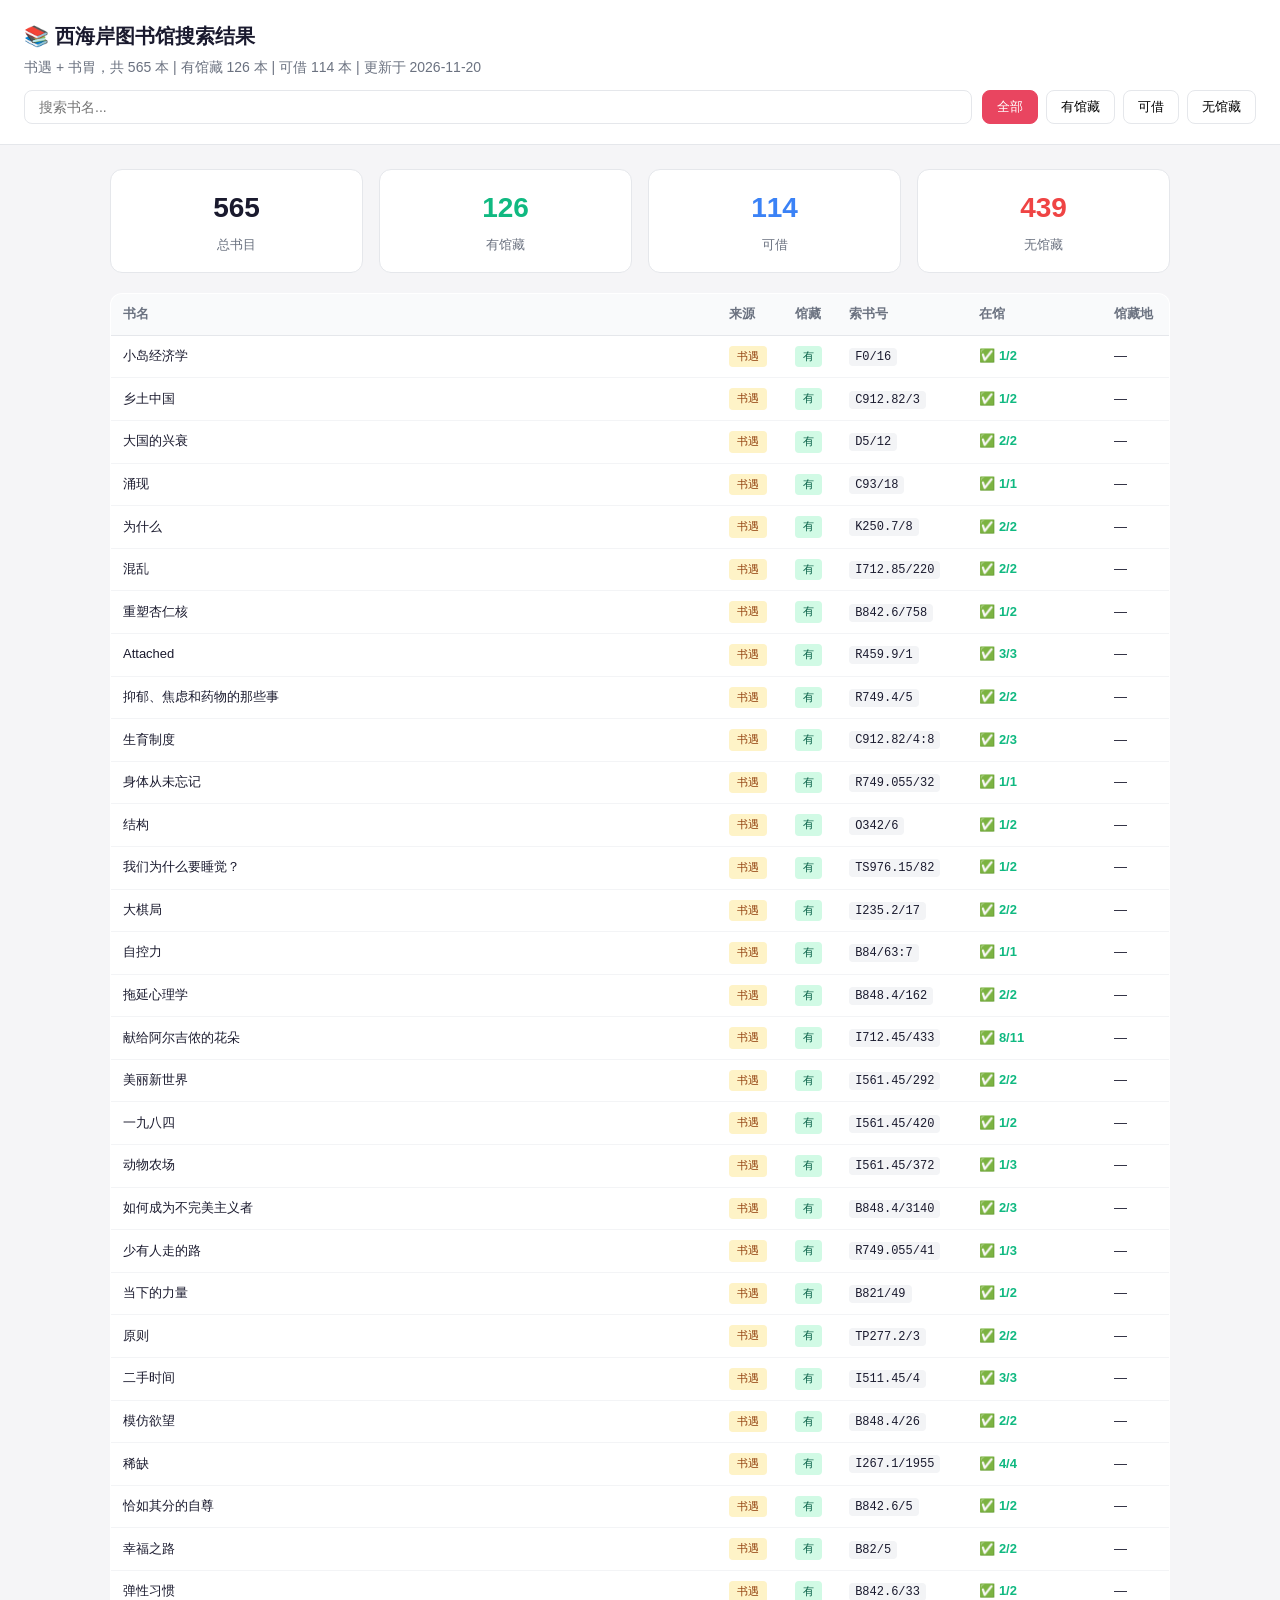
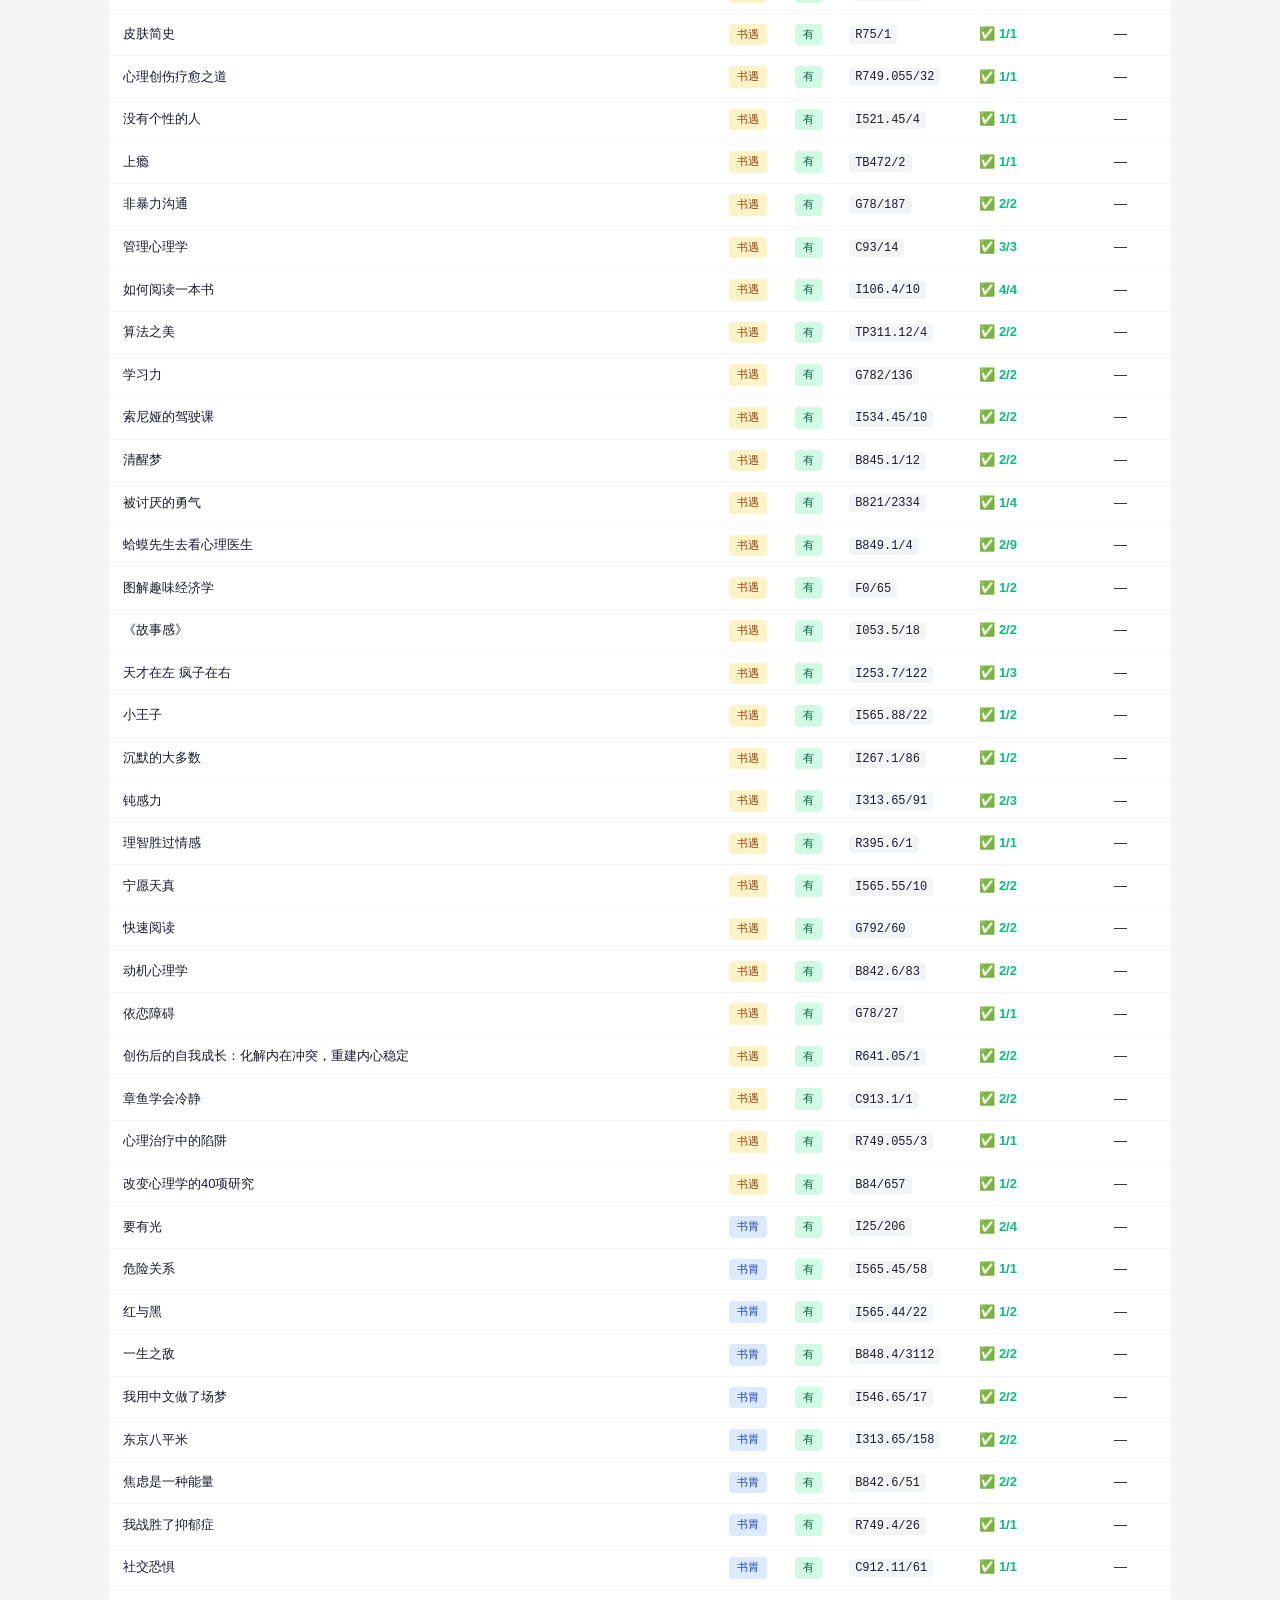
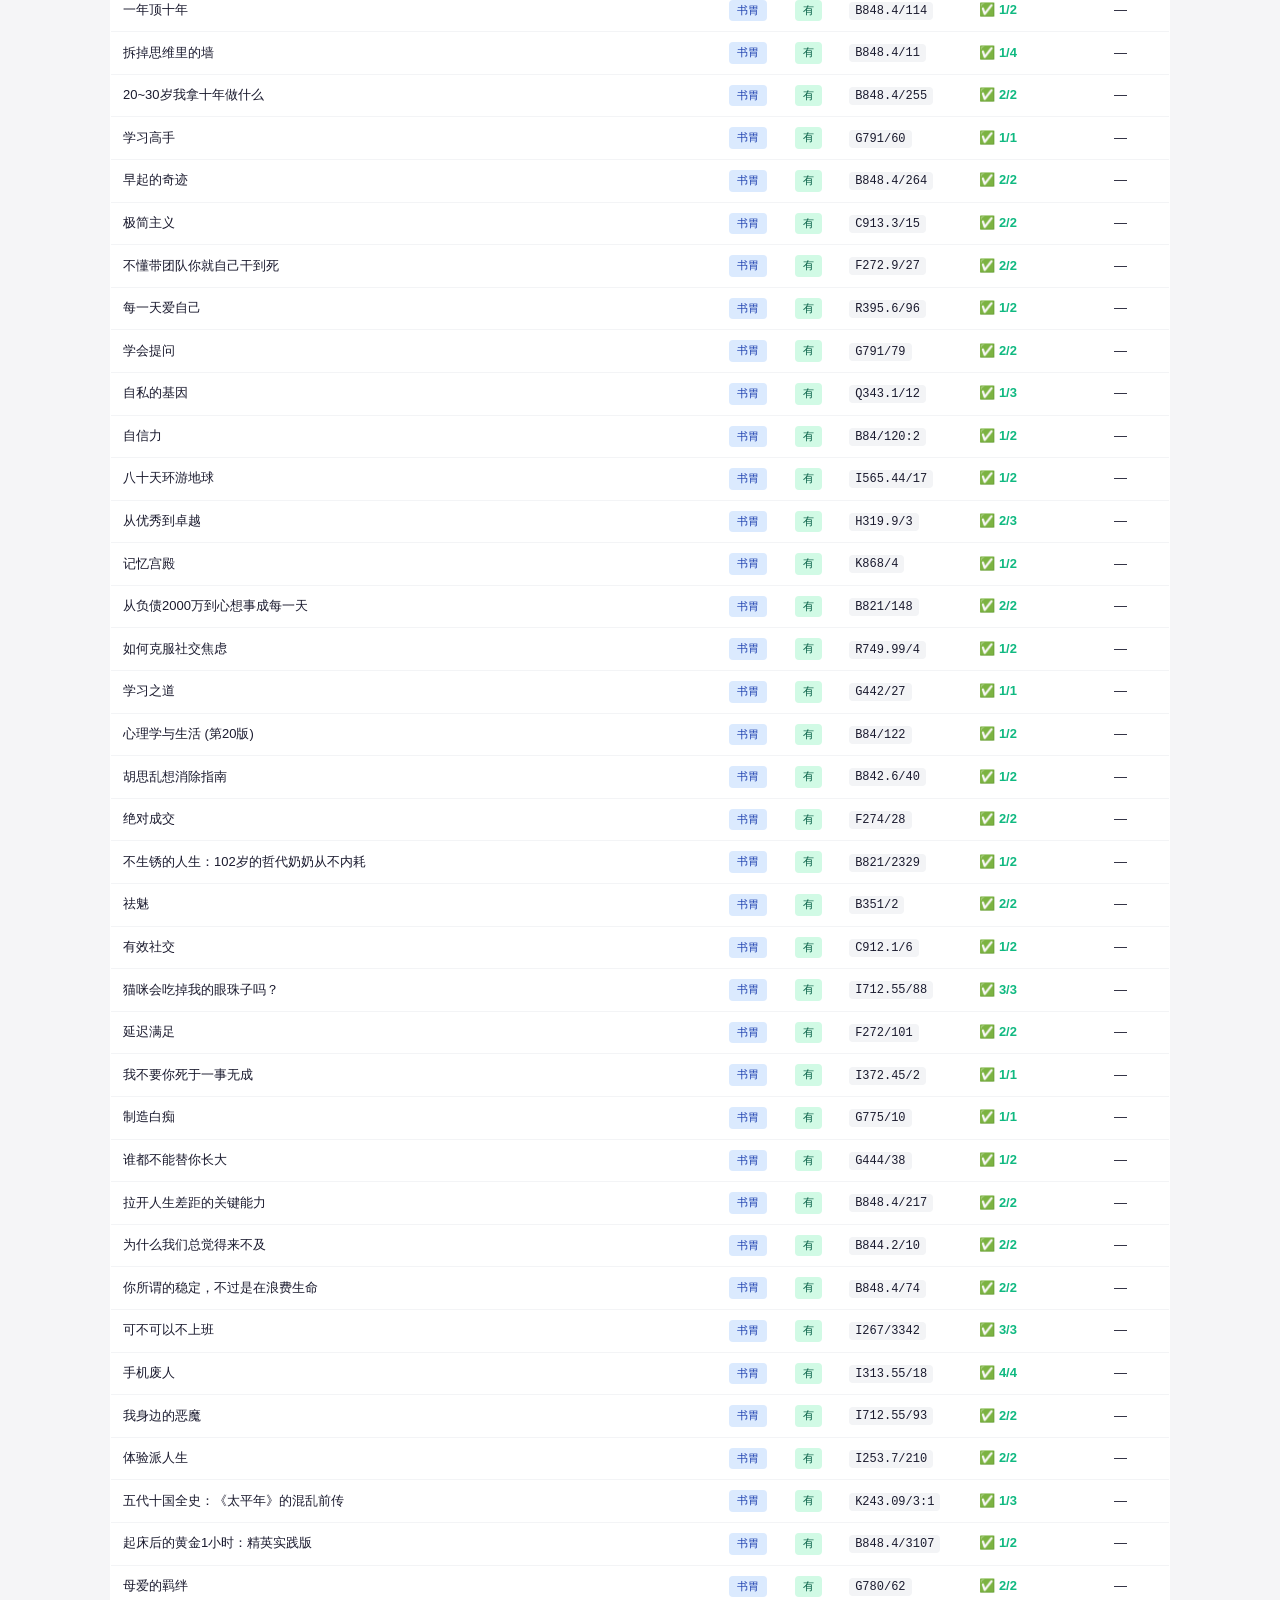
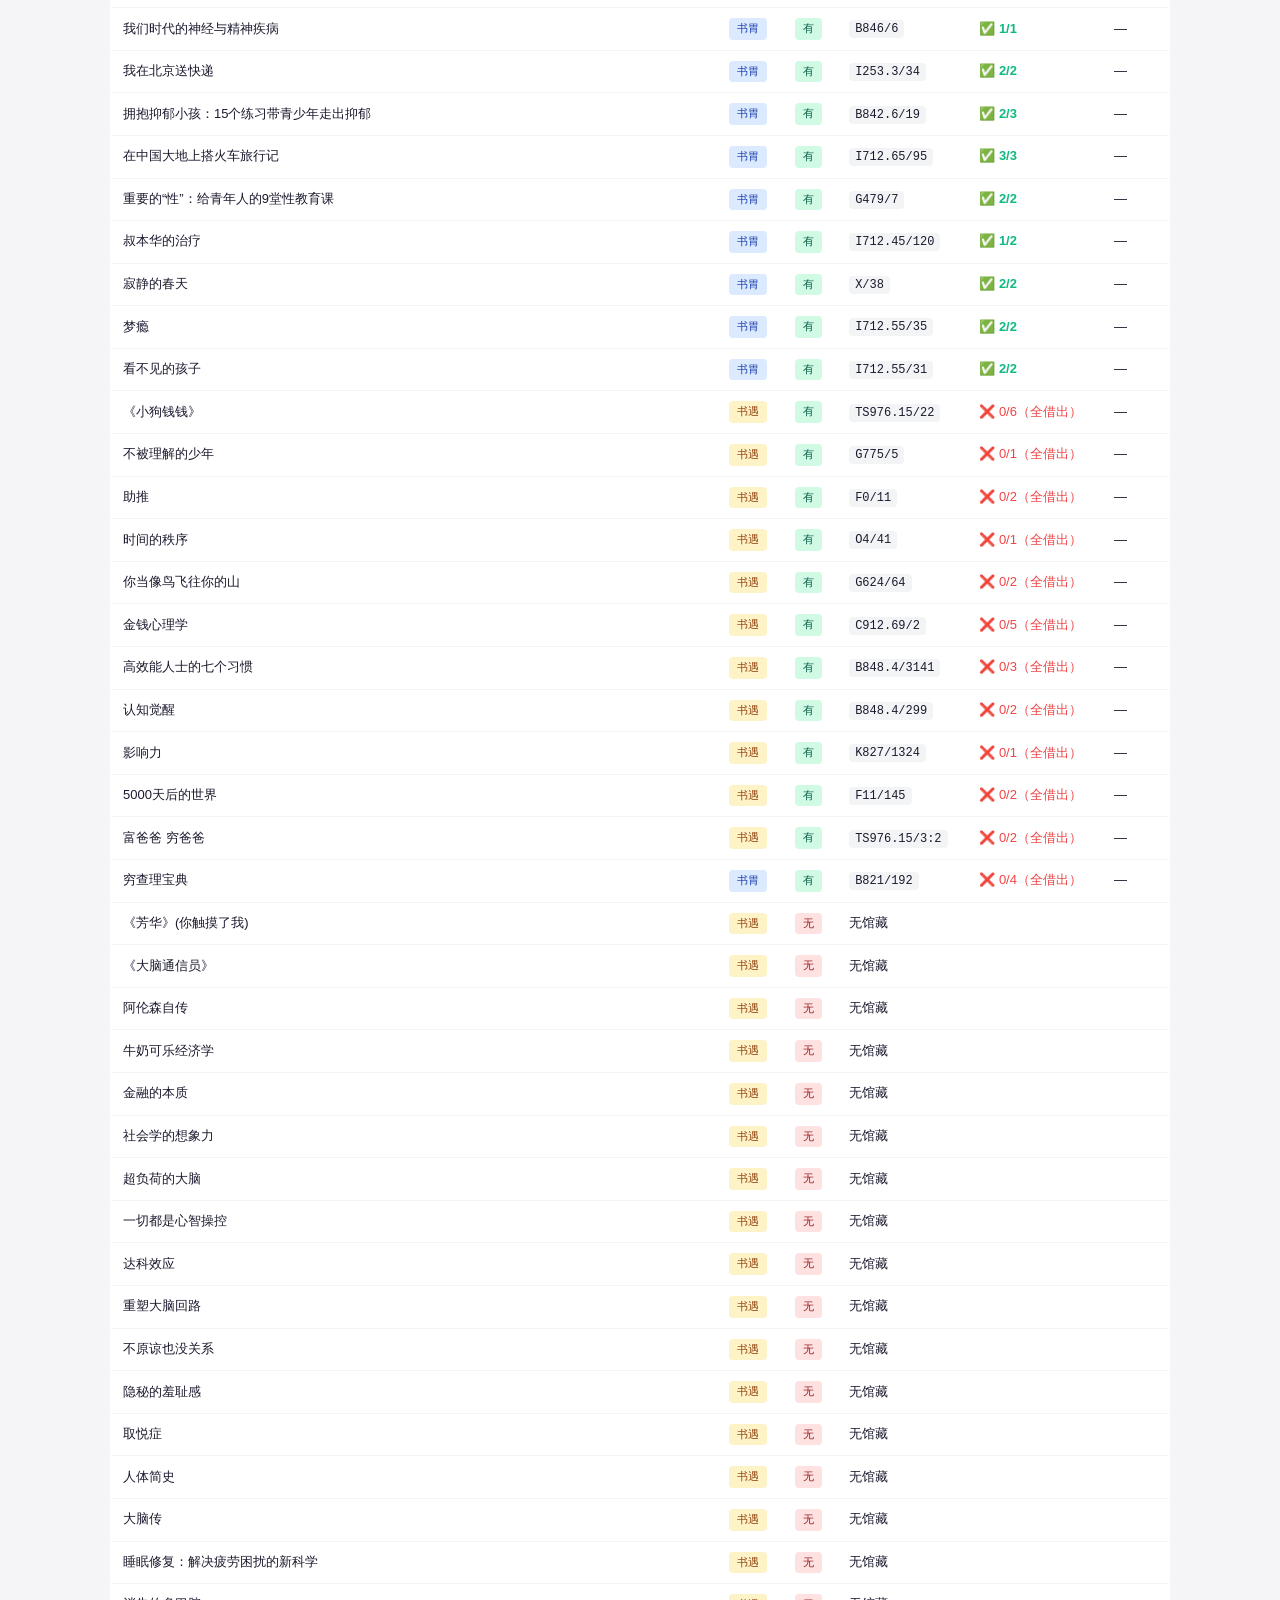
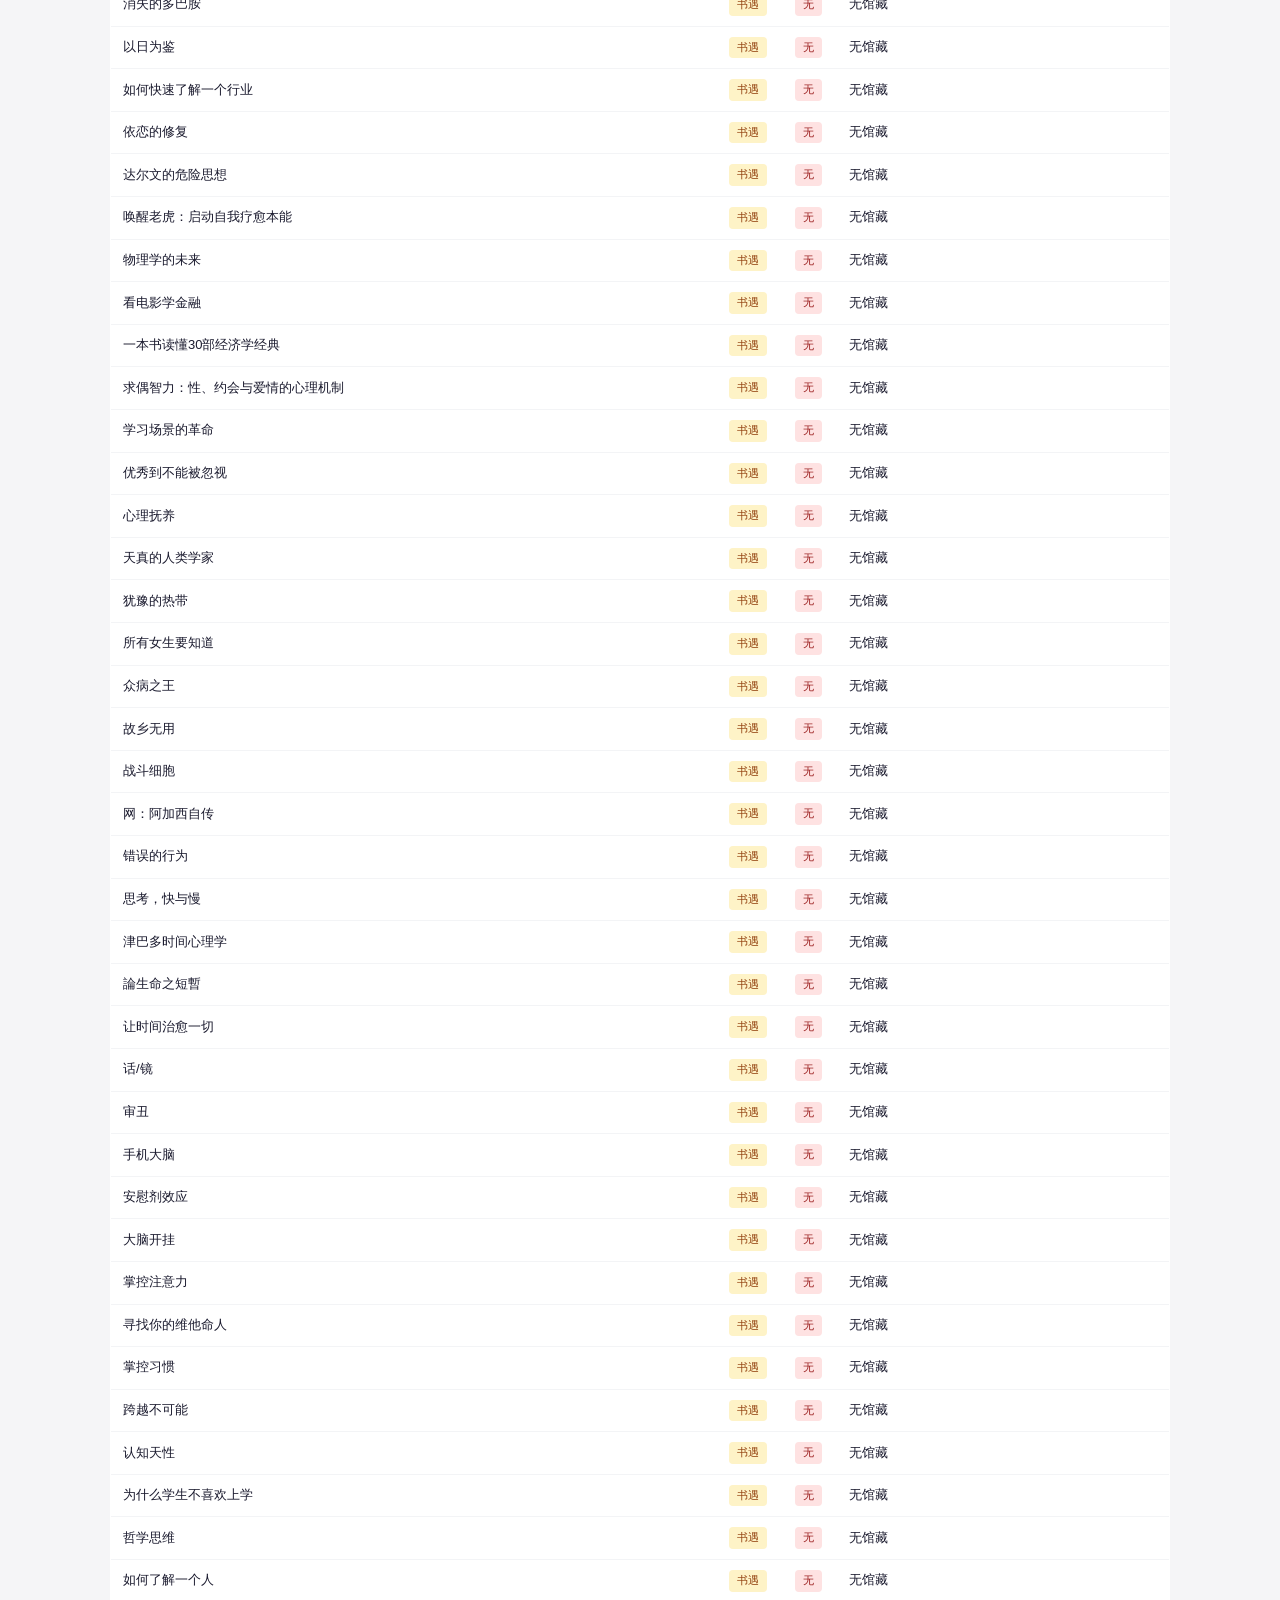
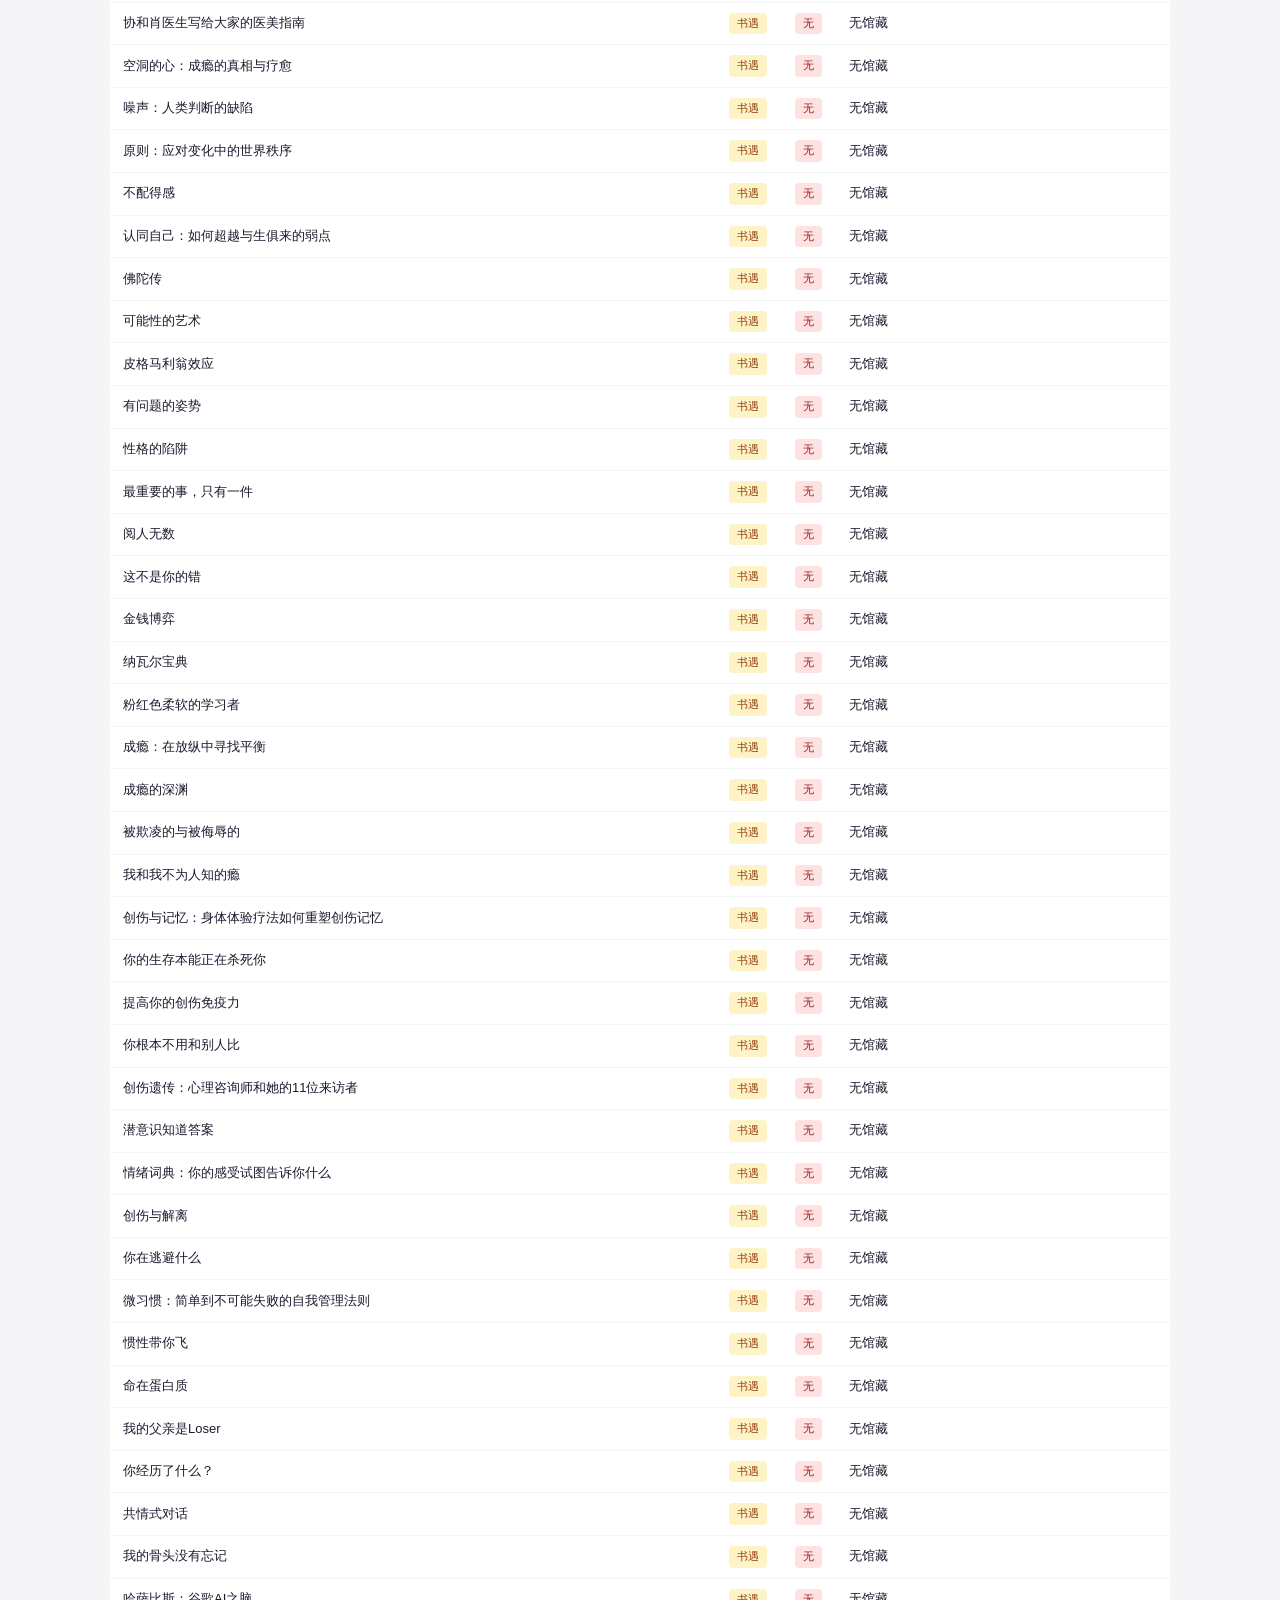
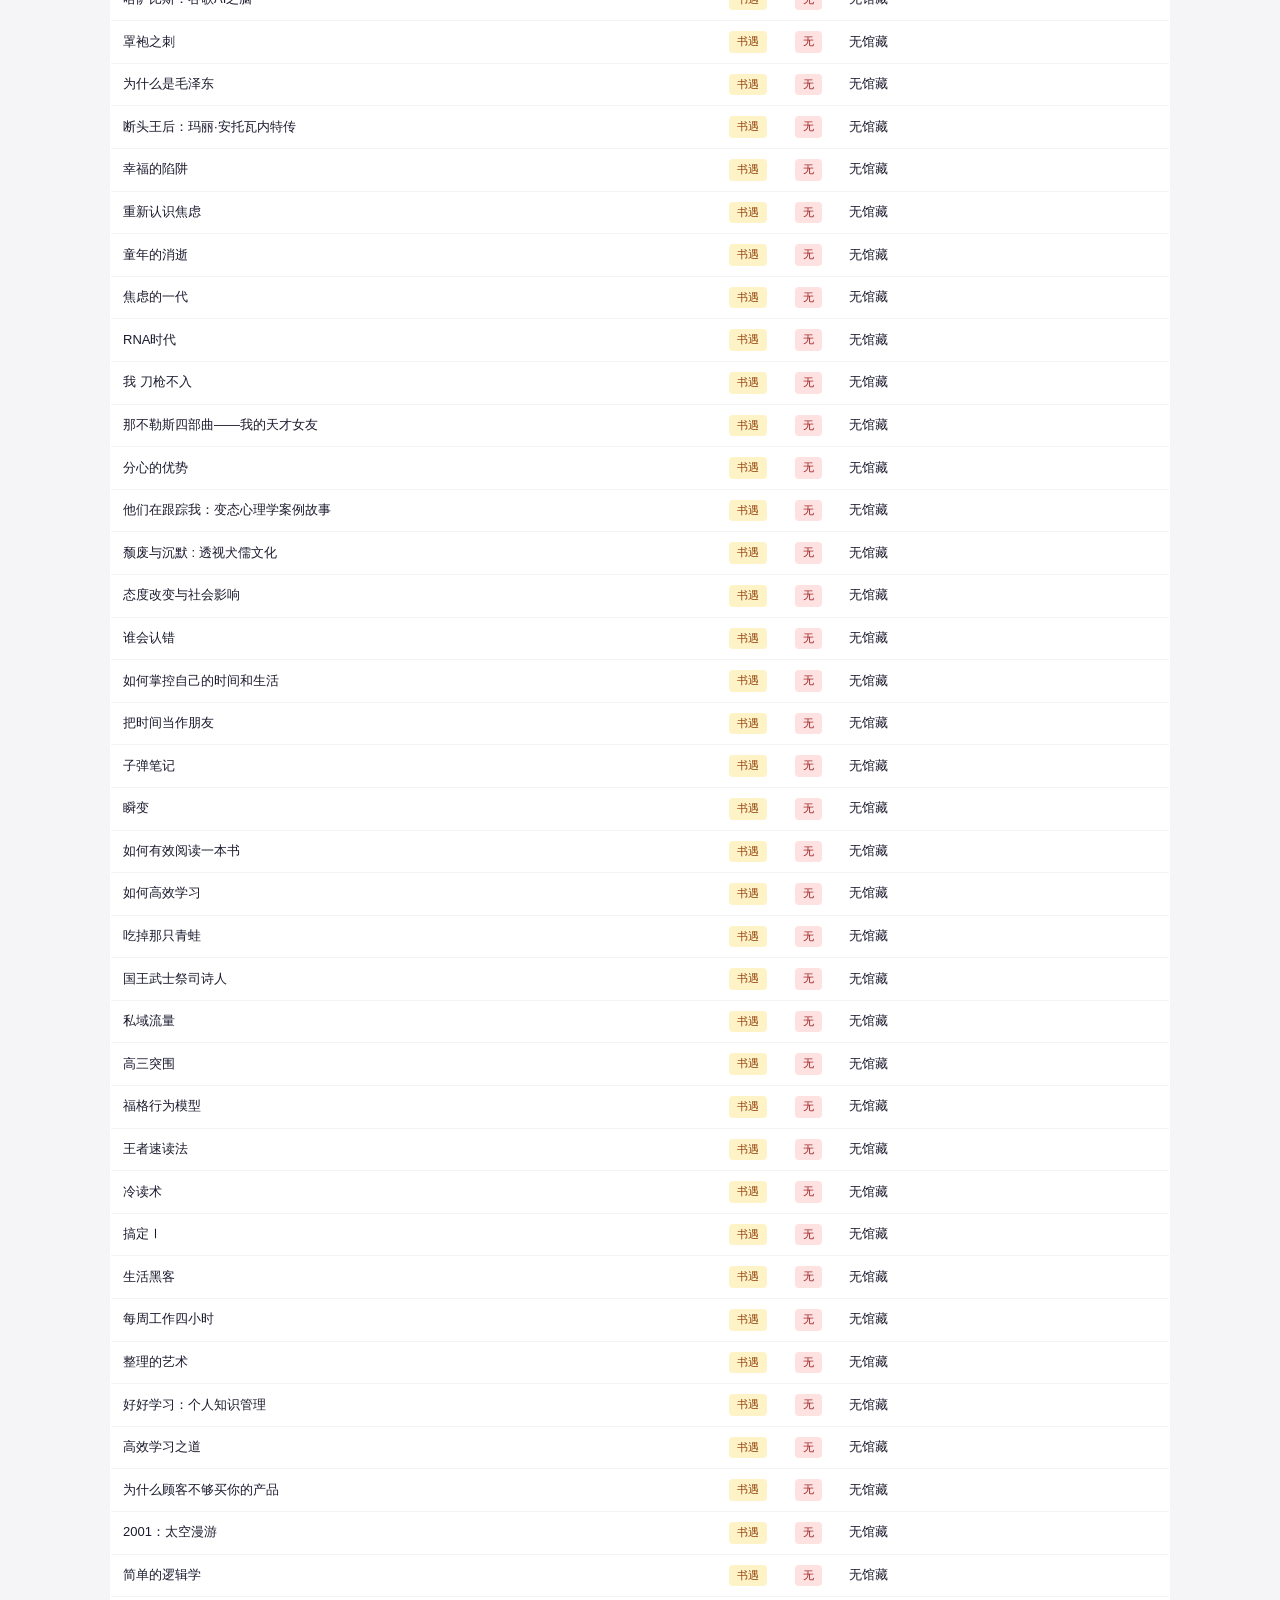
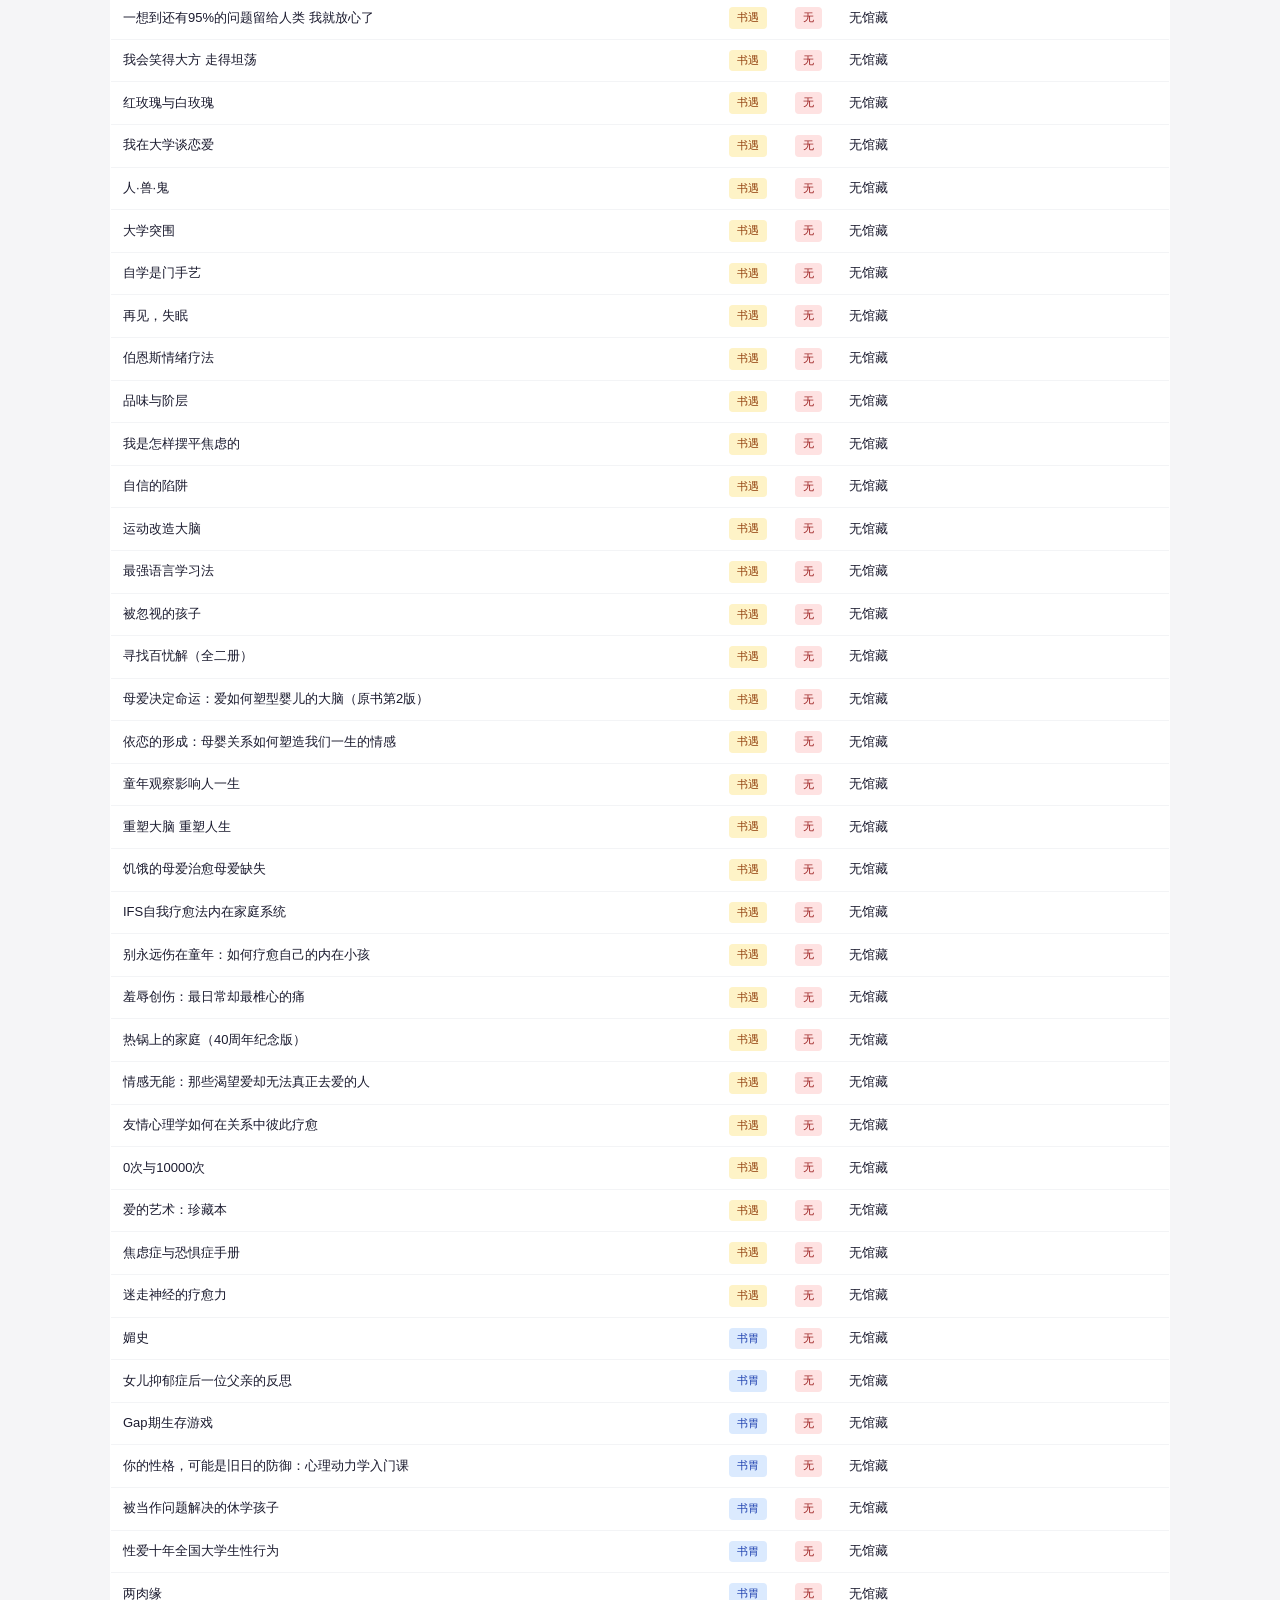
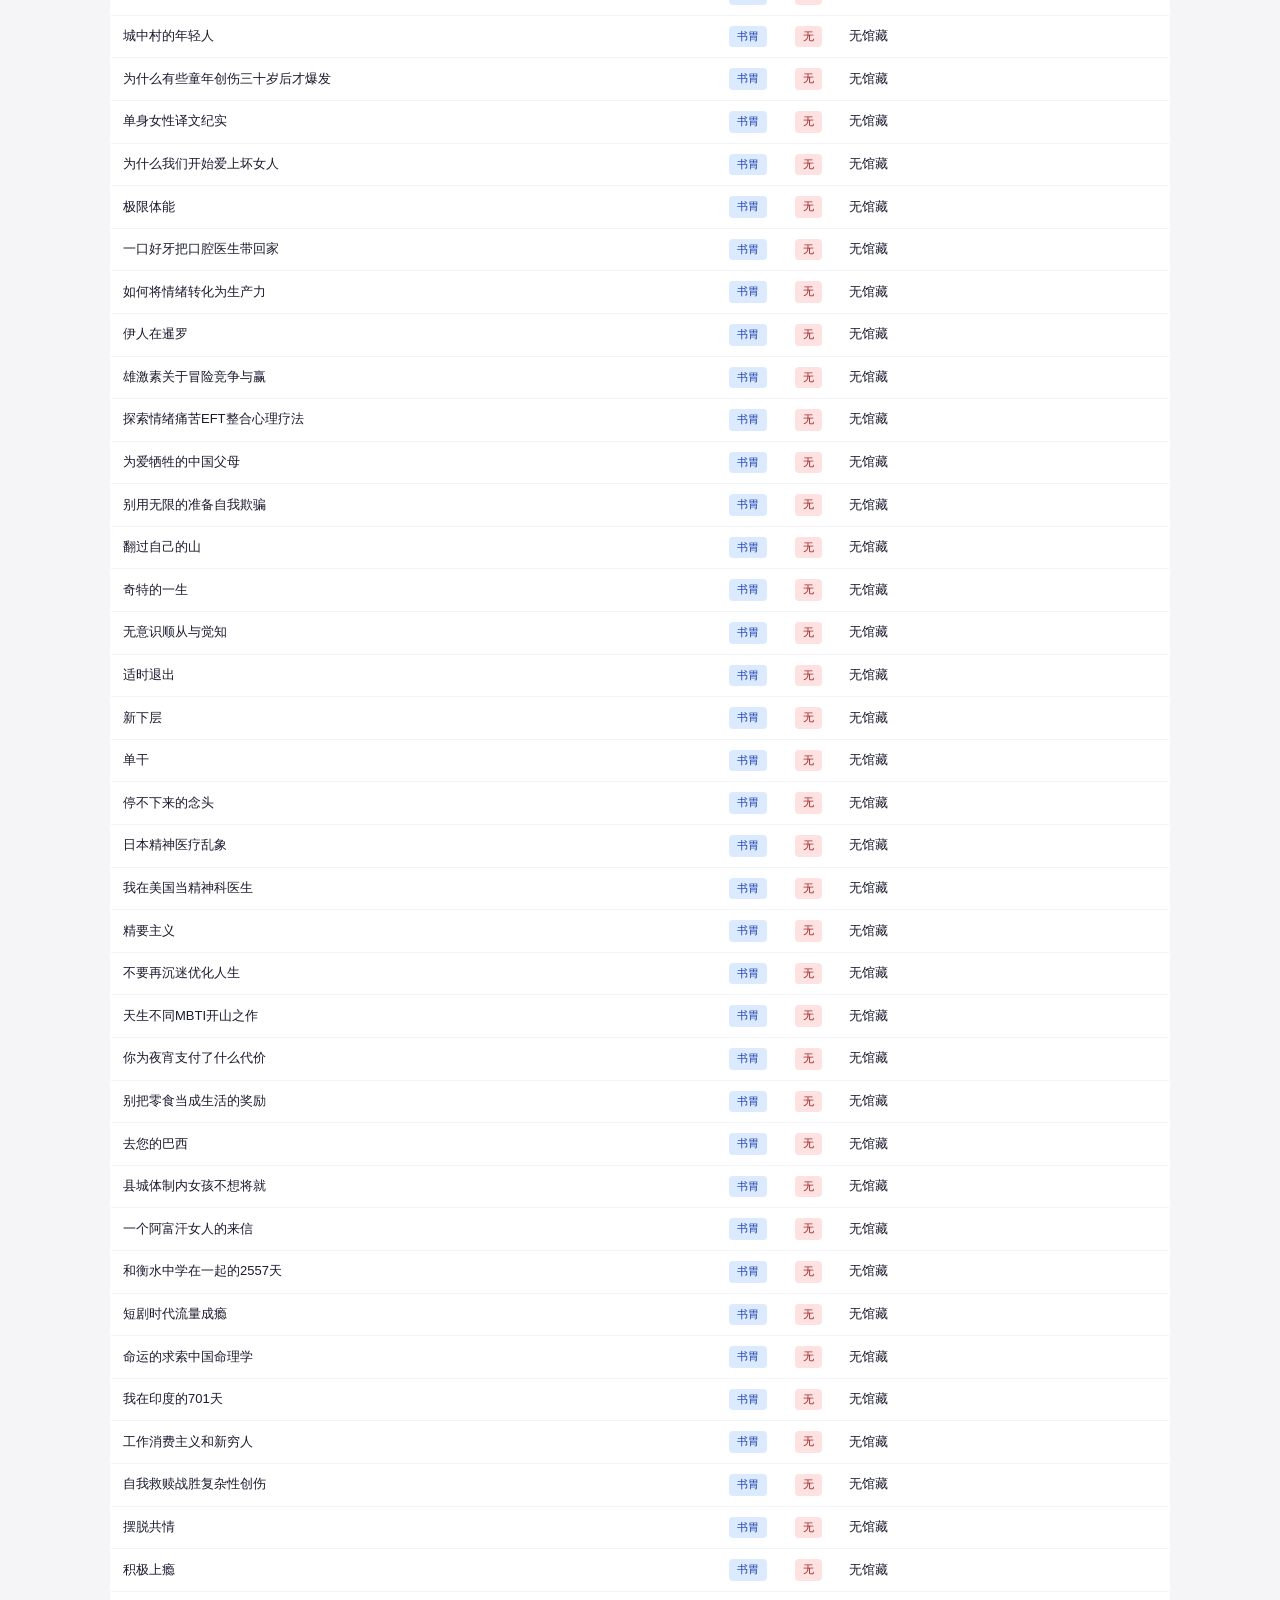
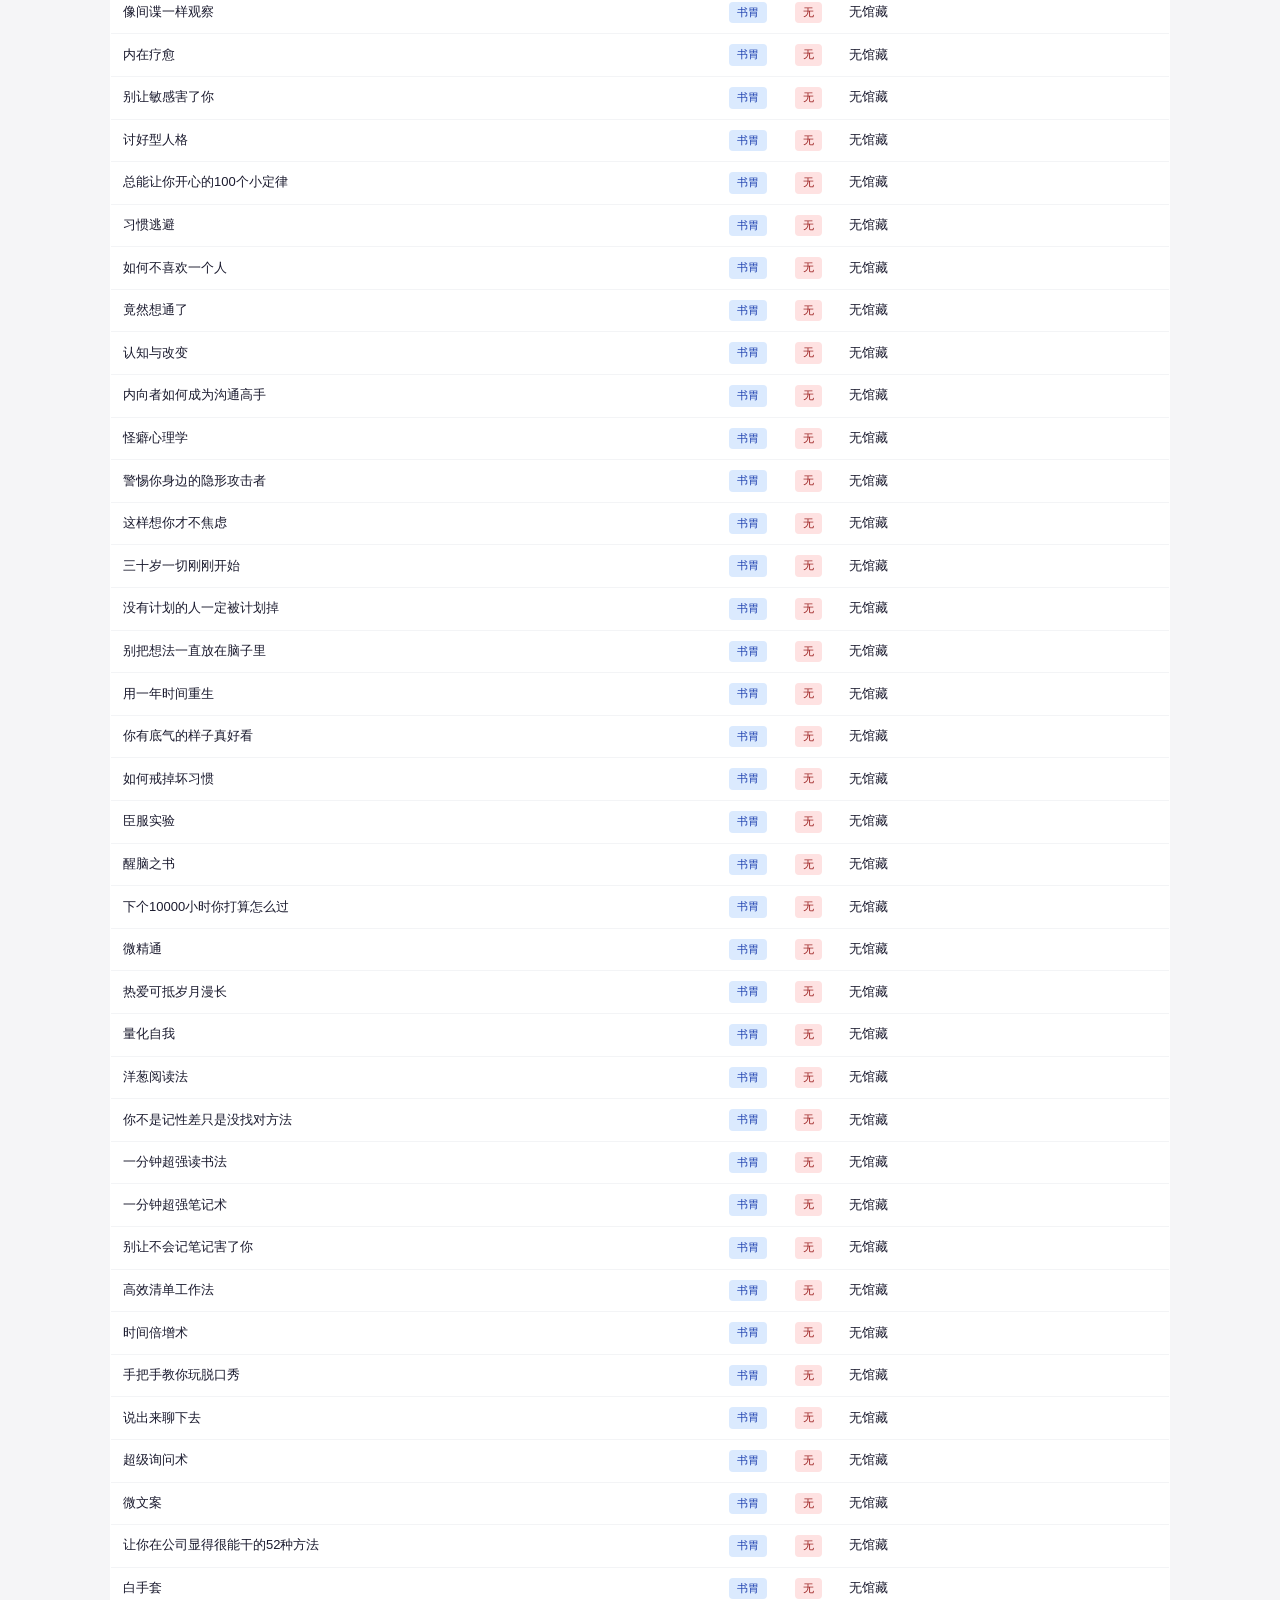
==== commit 719260e4: "fix(portal): 补回/library路由(重写时丢失)+同步565本新版馆藏页(更新于2026-11-20)" ====
--- a/lx-proxy/library.html
+++ b/lx-proxy/library.html
@@ -41,7 +41,7 @@
 <body>
 <div class="header">
   <h1>📚 西海岸图书馆搜索结果</h1>
-  <div class="sub">书遇 + 书胃待消化，共 397 本 | 有馆藏 82 本 | 可借 66 本</div>
+  <div class="sub">书遇 + 书胃，共 565 本 | 有馆藏 126 本 | 可借 114 本 | 更新于 2026-11-20</div>
   <div class="toolbar">
     <div class="search-bar"><input type="text" id="search" placeholder="搜索书名..." oninput="filterTable()"></div>
     <div class="filter-bar">
@@ -54,517 +54,581 @@
 </div>
 <div class="main">
   <div class="summary">
-    <div class="stat"><div class="num">379</div><div class="label">总书目</div></div>
-    <div class="stat found"><div class="num">82</div><div class="label">有馆藏</div></div>
-    <div class="stat avail"><div class="num">66</div><div class="label">可借</div></div>
-    <div class="stat notfound"><div class="num">301</div><div class="label">无馆藏</div></div>
+    <div class="stat"><div class="num">565</div><div class="label">总书目</div></div>
+    <div class="stat found"><div class="num">126</div><div class="label">有馆藏</div></div>
+    <div class="stat avail"><div class="num">114</div><div class="label">可借</div></div>
+    <div class="stat notfound"><div class="num">439</div><div class="label">无馆藏</div></div>
   </div>
   <table id="dataTable">
     <thead><tr>
       <th>书名</th><th>来源</th><th>馆藏</th><th>索书号</th><th>在馆</th><th>馆藏地</th>
     </tr></thead>
     <tbody>
-        <tr class="row status-none">
-            <td>寄生首尔（揭露首尔的贫穷与暴利、挣扎与躺赢）</td>
-            <td>李惠美</td>
-            <td>社会纪实</td>
-            <td colspan="3">无馆藏</td>
-        </tr>
-        <tr class="row status-none">
-            <td>复利人生：从瞎忙到长期增值</td>
-            <td>任宽</td>
-            <td>个人成长</td>
-            <td colspan="3">无馆藏</td>
-        </tr>
-        <tr class="row status-none">
-            <td>自杀的心理学家：不要过任何形式的"二手人生"（轻纪实）</td>
-            <td>索析</td>
-            <td>轻纪实/心理</td>
-            <td colspan="3">无馆藏</td>
-        </tr>
-        <tr class="row status-none">
-            <td>如何在一天内修复你的人生（Dan Koe）</td>
-            <td>大吕</td>
-            <td>成长指南解读</td>
-            <td colspan="3">无馆藏</td>
-        </tr>
-        <tr class="row status-none">
-            <td>一天重启人生</td>
-            <td>任破局</td>
-            <td>认知觉醒</td>
-            <td colspan="3">无馆藏</td>
-        </tr>
-        <tr class="row status-none">
-            <td>中年重启</td>
-            <td>迈克尔·克林顿</td>
-            <td>人生转型</td>
-            <td colspan="3">无馆藏</td>
-        </tr>
-        <tr class="row status-none">
-            <td>比三亚更狠，这个海边挤满上"体校"的中产（轻纪实）</td>
-            <td>每日人物 郑思芳</td>
-            <td>轻纪实/社会</td>
-            <td colspan="3">无馆藏</td>
-        </tr>
-        <tr class="row status-none">
-            <td>为自己思考:终身成长的底层逻辑</td>
-            <td>奥赞·瓦罗尔</td>
-            <td>独立思考</td>
-            <td colspan="3">无馆藏</td>
-        </tr>
-        <tr class="row status-none">
-            <td>轻松主义：让关键的事情变得容易做</td>
-            <td>格雷戈·麦吉沃恩</td>
-            <td>自我管理</td>
-            <td colspan="3">无馆藏</td>
-        </tr>
-        <tr class="row status-none">
-            <td>从负债2000万到心想事成每一天</td>
-            <td>小池浩</td>
-            <td>心灵励志</td>
-            <td colspan="3">无馆藏</td>
-        </tr>
-        <tr class="row status-none">
-            <td>语言学的邀请</td>
-            <td>塞缪尔·早川</td>
-            <td>语义学经典</td>
-            <td colspan="3">无馆藏</td>
-        </tr>
-        <tr class="row status-none">
-            <td>人生十年，不可辜负的20岁到30岁</td>
-            <td>梅格·杰伊</td>
-            <td>心理学</td>
-            <td colspan="3">无馆藏</td>
-        </tr>
-        <tr class="row status-none">
-            <td>学会去爱：给新人类的恋爱成长课</td>
-            <td>满堂</td>
-            <td>恋爱成长</td>
-            <td colspan="3">无馆藏</td>
-        </tr>
-        <tr class="row status-none">
-            <td>语言塑造人类思维</td>
-            <td>维奥丽卡·玛丽安</td>
-            <td>心理语言学</td>
-            <td colspan="3">无馆藏</td>
-        </tr>
-    <tr class="row">
-      <td>人类笨拙问题解决大全</td>
-      <td>[日]中岛美铃 / 宋刚 译</td>
-      <td>2026-8 · 微信读书</td>
-      <td>—</td>
-      <td>—</td>
-      <td>—</td>
-      <td>—</td>
-      <td><span class="tag tag-queue">书胃·待消化</span></td>
-    </tr>
-    <tr class="row">
-      <td>从诺兰的奥德赛，看奥德赛的诺兰（轻人物）</td>
-      <td>樊中恺</td>
-      <td>2026-8 · 微信读书</td>
-      <td>—</td>
-      <td>—</td>
-      <td>—</td>
-      <td>—</td>
-      <td><span class="tag tag-queue">书胃·待消化</span></td>
-    </tr>
-    
-    <tr class="row">
-      <td>越追求，越空虚：现代人的浮士德困境</td>
-      <td>章希寅</td>
-      <td>2026-7 · 微信读书出版</td>
-      <td>—</td>
-      <td>—</td>
-      <td>—</td>
-      <td>—</td>
-      <td><span class="tag tag-queue">书胃·待消化</span></td>
-    </tr>
-    
-    <tr class="row">
-      <td>我选择不再重复创伤</td>
-      <td>[瑞士]爱丽丝·米勒</td>
-      <td>北京联合出版公司 · 2026-8</td>
-      <td>—</td>
-      <td>—</td>
-      <td>—</td>
-      <td>—</td>
-      <td><span class="tag tag-queue">书遇·豆瓣</span></td>
-    </tr>
-    
-<tr class="row notfound"><td>媚史</td><td><span class="tag tag-queue">书胃</span></td><td><span class="tag tag-no">无</span></td><td>-</td><td>-</td><td>-</td></tr>
-<tr class="row notfound"><td>女儿抑郁症后一位父亲的反思</td><td><span class="tag tag-queue">书胃</span></td><td><span class="tag tag-no">无</span></td><td>-</td><td>-</td><td>-</td></tr>
-<tr class="row notfound"><td>Gap期生存游戏</td><td><span class="tag tag-queue">书胃</span></td><td><span class="tag tag-no">无</span></td><td>-</td><td>-</td><td>-</td></tr>
-<tr class="row notfound"><td>你的性格可能是旧日的防御</td><td><span class="tag tag-queue">书胃</span></td><td><span class="tag tag-no">无</span></td><td>-</td><td>-</td><td>-</td></tr>
-<tr class="row notfound"><td>被当作问题解决的休学孩子</td><td><span class="tag tag-queue">书胃</span></td><td><span class="tag tag-no">无</span></td><td>-</td><td>-</td><td>-</td></tr>
-<tr class="row notfound"><td>性爱十年全国大学生性行为</td><td><span class="tag tag-queue">书胃</span></td><td><span class="tag tag-no">无</span></td><td>-</td><td>-</td><td>-</td></tr>
-<tr class="row notfound"><td>肉蒲团</td><td><span class="tag tag-queue">书胃</span></td><td><span class="tag tag-no">无</span></td><td>-</td><td>-</td><td>-</td></tr>
-<tr class="row found"><td>好色一代女</td><td><span class="tag tag-queue">书胃</span></td><td><span class="tag tag-yes">有</span></td><td><span class="callno">I313.45/365</span></td><td class="available">✅ 1/1</td><td>西海岸新区_书墙3楼南(E,I3-7)</td></tr>
-<tr class="row notfound"><td>两肉缘</td><td><span class="tag tag-queue">书胃</span></td><td><span class="tag tag-no">无</span></td><td>-</td><td>-</td><td>-</td></tr>
-<tr class="row notfound"><td>城中村的年轻人</td><td><span class="tag tag-queue">书胃</span></td><td><span class="tag tag-no">无</span></td><td>-</td><td>-</td><td>-</td></tr>
-<tr class="row notfound"><td>为什么有些童年创伤三十岁后才爆发</td><td><span class="tag tag-queue">书胃</span></td><td><span class="tag tag-no">无</span></td><td>-</td><td>-</td><td>-</td></tr>
-<tr class="row found"><td>单身女性译文纪实</td><td><span class="tag tag-queue">书胃</span></td><td><span class="tag tag-yes">有</span></td><td><span class="callno">I313.55/21</span></td><td class="available">✅ 2/3</td><td>西海岸新区_成人外借</td></tr>
-<tr class="row notfound"><td>隐藏的大脑潜意识如何操控</td><td><span class="tag tag-queue">书胃</span></td><td><span class="tag tag-no">无</span></td><td>-</td><td>-</td><td>-</td></tr>
-<tr class="row notfound"><td>迷走神经的疗愈力</td><td><span class="tag tag-queue">书胃</span></td><td><span class="tag tag-no">无</span></td><td>-</td><td>-</td><td>-</td></tr>
-<tr class="row notfound"><td>为什么我们开始爱上坏女人</td><td><span class="tag tag-queue">书胃</span></td><td><span class="tag tag-no">无</span></td><td>-</td><td>-</td><td>-</td></tr>
-<tr class="row notfound"><td>极限体能</td><td><span class="tag tag-queue">书胃</span></td><td><span class="tag tag-no">无</span></td><td>-</td><td>-</td><td>-</td></tr>
-<tr class="row notfound"><td>一口好牙把口腔医生带回家</td><td><span class="tag tag-queue">书胃</span></td><td><span class="tag tag-no">无</span></td><td>-</td><td>-</td><td>-</td></tr>
-<tr class="row found"><td>要有光</td><td><span class="tag tag-queue">书胃</span></td><td><span class="tag tag-yes">有</span></td><td><span class="callno">I25/206</span></td><td class="available">✅ 1/3</td><td>西海岸新区_成人外借</td></tr>
-<tr class="row notfound"><td>如何将情绪转化为生产力</td><td><span class="tag tag-queue">书胃</span></td><td><span class="tag tag-no">无</span></td><td>-</td><td>-</td><td>-</td></tr>
-<tr class="row notfound"><td>伊人在暹罗</td><td><span class="tag tag-queue">书胃</span></td><td><span class="tag tag-no">无</span></td><td>-</td><td>-</td><td>-</td></tr>
-<tr class="row notfound"><td>雄激素关于冒险竞争与赢</td><td><span class="tag tag-queue">书胃</span></td><td><span class="tag tag-no">无</span></td><td>-</td><td>-</td><td>-</td></tr>
-<tr class="row found"><td>危险关系</td><td><span class="tag tag-queue">书胃</span></td><td><span class="tag tag-yes">有</span></td><td><span class="callno">I565.45/58</span></td><td class="available">✅ 1/1</td><td>西海岸新区_书墙3楼南(E,I3-7)</td></tr>
-<tr class="row found"><td>红与黑</td><td><span class="tag tag-queue">书胃</span></td><td><span class="tag tag-yes">有</span></td><td><span class="callno">I565.44/22</span></td><td class="unavailable">📖 0/2</td><td>西海岸新区_成人外借</td></tr>
-<tr class="row found"><td>依恋障碍</td><td><span class="tag tag-queue">书胃</span></td><td><span class="tag tag-yes">有</span></td><td><span class="callno">G78/27</span></td><td class="available">✅ 1/1</td><td>西海岸新区_成人外借</td></tr>
-<tr class="row notfound"><td>饥饿的母爱治愈母爱缺失</td><td><span class="tag tag-queue">书胃</span></td><td><span class="tag tag-no">无</span></td><td>-</td><td>-</td><td>-</td></tr>
-<tr class="row notfound"><td>探索情绪痛苦EFT整合心理疗法</td><td><span class="tag tag-queue">书胃</span></td><td><span class="tag tag-no">无</span></td><td>-</td><td>-</td><td>-</td></tr>
-<tr class="row notfound"><td>为爱牺牲的中国父母</td><td><span class="tag tag-queue">书胃</span></td><td><span class="tag tag-no">无</span></td><td>-</td><td>-</td><td>-</td></tr>
-<tr class="row notfound"><td>别用无限的准备自我欺骗</td><td><span class="tag tag-queue">书胃</span></td><td><span class="tag tag-no">无</span></td><td>-</td><td>-</td><td>-</td></tr>
-<tr class="row notfound"><td>她的过去为什么会刺痛你</td><td><span class="tag tag-queue">书胃</span></td><td><span class="tag tag-no">无</span></td><td>-</td><td>-</td><td>-</td></tr>
-<tr class="row notfound"><td>电子电路知识与实践课堂</td><td><span class="tag tag-queue">书胃</span></td><td><span class="tag tag-no">无</span></td><td>-</td><td>-</td><td>-</td></tr>
-<tr class="row notfound"><td>自愈的本能七大自然疗法</td><td><span class="tag tag-queue">书胃</span></td><td><span class="tag tag-no">无</span></td><td>-</td><td>-</td><td>-</td></tr>
-<tr class="row notfound"><td>翻过自己的山</td><td><span class="tag tag-queue">书胃</span></td><td><span class="tag tag-no">无</span></td><td>-</td><td>-</td><td>-</td></tr>
-<tr class="row notfound"><td>奇特的一生</td><td><span class="tag tag-queue">书胃</span></td><td><span class="tag tag-no">无</span></td><td>-</td><td>-</td><td>-</td></tr>
-<tr class="row notfound"><td>友情心理学如何在关系中彼此疗愈</td><td><span class="tag tag-queue">书胃</span></td><td><span class="tag tag-no">无</span></td><td>-</td><td>-</td><td>-</td></tr>
-<tr class="row notfound"><td>探秘中国心灵</td><td><span class="tag tag-queue">书胃</span></td><td><span class="tag tag-no">无</span></td><td>-</td><td>-</td><td>-</td></tr>
-<tr class="row notfound"><td>时间贫困</td><td><span class="tag tag-queue">书胃</span></td><td><span class="tag tag-no">无</span></td><td>-</td><td>-</td><td>-</td></tr>
-<tr class="row notfound"><td>无意识顺从与觉知</td><td><span class="tag tag-queue">书胃</span></td><td><span class="tag tag-no">无</span></td><td>-</td><td>-</td><td>-</td></tr>
-<tr class="row notfound"><td>0次与10000次</td><td><span class="tag tag-queue">书胃</span></td><td><span class="tag tag-no">无</span></td><td>-</td><td>-</td><td>-</td></tr>
-<tr class="row notfound"><td>怎样决定大事</td><td><span class="tag tag-queue">书胃</span></td><td><span class="tag tag-no">无</span></td><td>-</td><td>-</td><td>-</td></tr>
-<tr class="row notfound"><td>适时退出</td><td><span class="tag tag-queue">书胃</span></td><td><span class="tag tag-no">无</span></td><td>-</td><td>-</td><td>-</td></tr>
-<tr class="row notfound"><td>新下层</td><td><span class="tag tag-queue">书胃</span></td><td><span class="tag tag-no">无</span></td><td>-</td><td>-</td><td>-</td></tr>
-<tr class="row notfound"><td>单干</td><td><span class="tag tag-queue">书胃</span></td><td><span class="tag tag-no">无</span></td><td>-</td><td>-</td><td>-</td></tr>
-<tr class="row notfound"><td>停不下来的念头</td><td><span class="tag tag-queue">书胃</span></td><td><span class="tag tag-no">无</span></td><td>-</td><td>-</td><td>-</td></tr>
-<tr class="row notfound"><td>日本精神医疗乱象</td><td><span class="tag tag-queue">书胃</span></td><td><span class="tag tag-no">无</span></td><td>-</td><td>-</td><td>-</td></tr>
-<tr class="row notfound"><td>我在美国当精神科医生</td><td><span class="tag tag-queue">书胃</span></td><td><span class="tag tag-no">无</span></td><td>-</td><td>-</td><td>-</td></tr>
-<tr class="row found"><td>一生之敌</td><td><span class="tag tag-queue">书胃</span></td><td><span class="tag tag-yes">有</span></td><td><span class="callno">B848.4/3112</span></td><td class="unavailable">📖 0/2</td><td>西海岸新区_成人外借</td></tr>
-<tr class="row notfound"><td>精要主义</td><td><span class="tag tag-queue">书胃</span></td><td><span class="tag tag-no">无</span></td><td>-</td><td>-</td><td>-</td></tr>
-<tr class="row notfound"><td>不要再沉迷优化人生</td><td><span class="tag tag-queue">书胃</span></td><td><span class="tag tag-no">无</span></td><td>-</td><td>-</td><td>-</td></tr>
-<tr class="row notfound"><td>天生不同MBTI开山之作</td><td><span class="tag tag-queue">书胃</span></td><td><span class="tag tag-no">无</span></td><td>-</td><td>-</td><td>-</td></tr>
-<tr class="row notfound"><td>你为夜宵支付了什么代价</td><td><span class="tag tag-queue">书胃</span></td><td><span class="tag tag-no">无</span></td><td>-</td><td>-</td><td>-</td></tr>
-<tr class="row notfound"><td>别把零食当成生活的奖励</td><td><span class="tag tag-queue">书胃</span></td><td><span class="tag tag-no">无</span></td><td>-</td><td>-</td><td>-</td></tr>
-<tr class="row notfound"><td>我在伦敦卖豪宅</td><td><span class="tag tag-queue">书胃</span></td><td><span class="tag tag-no">无</span></td><td>-</td><td>-</td><td>-</td></tr>
-<tr class="row found"><td>我用中文做了场梦</td><td><span class="tag tag-queue">书胃</span></td><td><span class="tag tag-yes">有</span></td><td><span class="callno">I546.65/17</span></td><td class="available">✅ 2/2</td><td>西海岸新区_成人外借</td></tr>
-<tr class="row notfound"><td>去您的巴西</td><td><span class="tag tag-queue">书胃</span></td><td><span class="tag tag-no">无</span></td><td>-</td><td>-</td><td>-</td></tr>
-<tr class="row found"><td>东京八平米</td><td><span class="tag tag-queue">书胃</span></td><td><span class="tag tag-yes">有</span></td><td><span class="callno">I313.65/158</span></td><td class="available">✅ 2/2</td><td>西海岸新区_24小时</td></tr>
-<tr class="row notfound"><td>在中国大地上搭火车旅行记</td><td><span class="tag tag-queue">书胃</span></td><td><span class="tag tag-no">无</span></td><td>-</td><td>-</td><td>-</td></tr>
-<tr class="row notfound"><td>我被考公困住的十年</td><td><span class="tag tag-queue">书胃</span></td><td><span class="tag tag-no">无</span></td><td>-</td><td>-</td><td>-</td></tr>
-<tr class="row notfound"><td>县城体制内女孩不想将就</td><td><span class="tag tag-queue">书胃</span></td><td><span class="tag tag-no">无</span></td><td>-</td><td>-</td><td>-</td></tr>
-<tr class="row notfound"><td>一个阿富汗女人的来信</td><td><span class="tag tag-queue">书胃</span></td><td><span class="tag tag-no">无</span></td><td>-</td><td>-</td><td>-</td></tr>
-<tr class="row notfound"><td>和衡水中学在一起的2557天</td><td><span class="tag tag-queue">书胃</span></td><td><span class="tag tag-no">无</span></td><td>-</td><td>-</td><td>-</td></tr>
-<tr class="row notfound"><td>短剧时代流量成瘾</td><td><span class="tag tag-queue">书胃</span></td><td><span class="tag tag-no">无</span></td><td>-</td><td>-</td><td>-</td></tr>
-<tr class="row notfound"><td>死刑犯给我讲了一个故事</td><td><span class="tag tag-queue">书胃</span></td><td><span class="tag tag-no">无</span></td><td>-</td><td>-</td><td>-</td></tr>
-<tr class="row notfound"><td>命运的求索中国命理学</td><td><span class="tag tag-queue">书胃</span></td><td><span class="tag tag-no">无</span></td><td>-</td><td>-</td><td>-</td></tr>
-<tr class="row notfound"><td>记笔记轻经典</td><td><span class="tag tag-queue">书胃</span></td><td><span class="tag tag-no">无</span></td><td>-</td><td>-</td><td>-</td></tr>
-<tr class="row notfound"><td>我在印度的701天</td><td><span class="tag tag-queue">书胃</span></td><td><span class="tag tag-no">无</span></td><td>-</td><td>-</td><td>-</td></tr>
-<tr class="row notfound"><td>工作消费主义和新穷人</td><td><span class="tag tag-queue">书胃</span></td><td><span class="tag tag-no">无</span></td><td>-</td><td>-</td><td>-</td></tr>
-<tr class="row notfound"><td>童年观察影响人一生</td><td><span class="tag tag-queue">书胃</span></td><td><span class="tag tag-no">无</span></td><td>-</td><td>-</td><td>-</td></tr>
-<tr class="row notfound"><td>IFS自我疗愈法内在家庭系统</td><td><span class="tag tag-queue">书胃</span></td><td><span class="tag tag-no">无</span></td><td>-</td><td>-</td><td>-</td></tr>
-<tr class="row notfound"><td>自我救赎战胜复杂性创伤</td><td><span class="tag tag-queue">书胃</span></td><td><span class="tag tag-no">无</span></td><td>-</td><td>-</td><td>-</td></tr>
-<tr class="row notfound"><td>摆脱共情</td><td><span class="tag tag-queue">书胃</span></td><td><span class="tag tag-no">无</span></td><td>-</td><td>-</td><td>-</td></tr>
-<tr class="row notfound"><td>积极上瘾</td><td><span class="tag tag-queue">书胃</span></td><td><span class="tag tag-no">无</span></td><td>-</td><td>-</td><td>-</td></tr>
-<tr class="row notfound"><td>像间谍一样观察</td><td><span class="tag tag-queue">书胃</span></td><td><span class="tag tag-no">无</span></td><td>-</td><td>-</td><td>-</td></tr>
-<tr class="row found"><td>焦虑是一种能量</td><td><span class="tag tag-queue">书胃</span></td><td><span class="tag tag-yes">有</span></td><td><span class="callno">B842.6/51</span></td><td class="available">✅ 2/2</td><td>西海岸新区_成人外借</td></tr>
-<tr class="row notfound"><td>内在疗愈</td><td><span class="tag tag-queue">书胃</span></td><td><span class="tag tag-no">无</span></td><td>-</td><td>-</td><td>-</td></tr>
-<tr class="row notfound"><td>别让敏感害了你</td><td><span class="tag tag-queue">书胃</span></td><td><span class="tag tag-no">无</span></td><td>-</td><td>-</td><td>-</td></tr>
-<tr class="row notfound"><td>讨好型人格</td><td><span class="tag tag-queue">书胃</span></td><td><span class="tag tag-no">无</span></td><td>-</td><td>-</td><td>-</td></tr>
-<tr class="row notfound"><td>总能让你开心的100个小定律</td><td><span class="tag tag-queue">书胃</span></td><td><span class="tag tag-no">无</span></td><td>-</td><td>-</td><td>-</td></tr>
-<tr class="row notfound"><td>习惯逃避</td><td><span class="tag tag-queue">书胃</span></td><td><span class="tag tag-no">无</span></td><td>-</td><td>-</td><td>-</td></tr>
-<tr class="row notfound"><td>如何不喜欢一个人</td><td><span class="tag tag-queue">书胃</span></td><td><span class="tag tag-no">无</span></td><td>-</td><td>-</td><td>-</td></tr>
-<tr class="row notfound"><td>竟然想通了</td><td><span class="tag tag-queue">书胃</span></td><td><span class="tag tag-no">无</span></td><td>-</td><td>-</td><td>-</td></tr>
-<tr class="row notfound"><td>认知与改变</td><td><span class="tag tag-queue">书胃</span></td><td><span class="tag tag-no">无</span></td><td>-</td><td>-</td><td>-</td></tr>
-<tr class="row notfound"><td>内向者如何成为沟通高手</td><td><span class="tag tag-queue">书胃</span></td><td><span class="tag tag-no">无</span></td><td>-</td><td>-</td><td>-</td></tr>
-<tr class="row notfound"><td>怪癖心理学</td><td><span class="tag tag-queue">书胃</span></td><td><span class="tag tag-no">无</span></td><td>-</td><td>-</td><td>-</td></tr>
-<tr class="row notfound"><td>警惕你身边的隐形攻击者</td><td><span class="tag tag-queue">书胃</span></td><td><span class="tag tag-no">无</span></td><td>-</td><td>-</td><td>-</td></tr>
-<tr class="row found"><td>我战胜了抑郁症</td><td><span class="tag tag-queue">书胃</span></td><td><span class="tag tag-yes">有</span></td><td><span class="callno">R749.4/26</span></td><td class="available">✅ 1/1</td><td>西海岸新区_书墙1楼南(乐龄)</td></tr>
-<tr class="row notfound"><td>这样想你才不焦虑</td><td><span class="tag tag-queue">书胃</span></td><td><span class="tag tag-no">无</span></td><td>-</td><td>-</td><td>-</td></tr>
-<tr class="row notfound"><td>焦虑症与恐惧症手册</td><td><span class="tag tag-queue">书胃</span></td><td><span class="tag tag-no">无</span></td><td>-</td><td>-</td><td>-</td></tr>
-<tr class="row found"><td>社交恐惧</td><td><span class="tag tag-queue">书胃</span></td><td><span class="tag tag-yes">有</span></td><td><span class="callno">C912.11/61</span></td><td class="unavailable">📖 0/1</td><td>西海岸新区_成人外借</td></tr>
-<tr class="row found"><td>一年顶十年</td><td><span class="tag tag-queue">书胃</span></td><td><span class="tag tag-yes">有</span></td><td><span class="callno">F272.9/45</span></td><td class="available">✅ 2/2</td><td>西海岸新区_成人外借</td></tr>
-<tr class="row found"><td>斜杠青年</td><td><span class="tag tag-queue">书胃</span></td><td><span class="tag tag-yes">有</span></td><td><span class="callno">F241.4/5</span></td><td class="available">✅ 2/2</td><td>西海岸新区_成人外借</td></tr>
-<tr class="row found"><td>拆掉思维里的墙</td><td><span class="tag tag-queue">书胃</span></td><td><span class="tag tag-yes">有</span></td><td><span class="callno">B848.4/11</span></td><td class="available">✅ 2/4</td><td>西海岸新区_成人外借</td></tr>
-<tr class="row notfound"><td>三十岁一切刚刚开始</td><td><span class="tag tag-queue">书胃</span></td><td><span class="tag tag-no">无</span></td><td>-</td><td>-</td><td>-</td></tr>
-<tr class="row notfound"><td>没有计划的人一定被计划掉</td><td><span class="tag tag-queue">书胃</span></td><td><span class="tag tag-no">无</span></td><td>-</td><td>-</td><td>-</td></tr>
-<tr class="row notfound"><td>别把想法一直放在脑子里</td><td><span class="tag tag-queue">书胃</span></td><td><span class="tag tag-no">无</span></td><td>-</td><td>-</td><td>-</td></tr>
-<tr class="row notfound"><td>用一年时间重生</td><td><span class="tag tag-queue">书胃</span></td><td><span class="tag tag-no">无</span></td><td>-</td><td>-</td><td>-</td></tr>
-<tr class="row notfound"><td>你有底气的样子真好看</td><td><span class="tag tag-queue">书胃</span></td><td><span class="tag tag-no">无</span></td><td>-</td><td>-</td><td>-</td></tr>
-<tr class="row notfound"><td>如何戒掉坏习惯</td><td><span class="tag tag-queue">书胃</span></td><td><span class="tag tag-no">无</span></td><td>-</td><td>-</td><td>-</td></tr>
-<tr class="row notfound"><td>臣服实验</td><td><span class="tag tag-queue">书胃</span></td><td><span class="tag tag-no">无</span></td><td>-</td><td>-</td><td>-</td></tr>
-<tr class="row notfound"><td>醒脑之书</td><td><span class="tag tag-queue">书胃</span></td><td><span class="tag tag-no">无</span></td><td>-</td><td>-</td><td>-</td></tr>
-<tr class="row notfound"><td>20~30岁我拿十年做什么</td><td><span class="tag tag-queue">书胃</span></td><td><span class="tag tag-no">无</span></td><td>-</td><td>-</td><td>-</td></tr>
-<tr class="row notfound"><td>下个10000小时你打算怎么过</td><td><span class="tag tag-queue">书胃</span></td><td><span class="tag tag-no">无</span></td><td>-</td><td>-</td><td>-</td></tr>
-<tr class="row notfound"><td>微精通</td><td><span class="tag tag-queue">书胃</span></td><td><span class="tag tag-no">无</span></td><td>-</td><td>-</td><td>-</td></tr>
-<tr class="row notfound"><td>热爱可抵岁月漫长</td><td><span class="tag tag-queue">书胃</span></td><td><span class="tag tag-no">无</span></td><td>-</td><td>-</td><td>-</td></tr>
-<tr class="row notfound"><td>量化自我</td><td><span class="tag tag-queue">书胃</span></td><td><span class="tag tag-no">无</span></td><td>-</td><td>-</td><td>-</td></tr>
-<tr class="row notfound"><td>如何有效阅读一本书</td><td><span class="tag tag-queue">书胃</span></td><td><span class="tag tag-no">无</span></td><td>-</td><td>-</td><td>-</td></tr>
-<tr class="row notfound"><td>洋葱阅读法</td><td><span class="tag tag-queue">书胃</span></td><td><span class="tag tag-no">无</span></td><td>-</td><td>-</td><td>-</td></tr>
-<tr class="row found"><td>学习高手</td><td><span class="tag tag-queue">书胃</span></td><td><span class="tag tag-yes">有</span></td><td><span class="callno">G791/60</span></td><td class="available">✅ 1/1</td><td>西海岸新区_书墙2楼南(D,G-H,J,N-Z)</td></tr>
-<tr class="row notfound"><td>你不是记性差只是没找对方法</td><td><span class="tag tag-queue">书胃</span></td><td><span class="tag tag-no">无</span></td><td>-</td><td>-</td><td>-</td></tr>
-<tr class="row notfound"><td>聪明人都用记事本</td><td><span class="tag tag-queue">书胃</span></td><td><span class="tag tag-no">无</span></td><td>-</td><td>-</td><td>-</td></tr>
-<tr class="row notfound"><td>一分钟超强读书法</td><td><span class="tag tag-queue">书胃</span></td><td><span class="tag tag-no">无</span></td><td>-</td><td>-</td><td>-</td></tr>
-<tr class="row notfound"><td>一分钟超强笔记术</td><td><span class="tag tag-queue">书胃</span></td><td><span class="tag tag-no">无</span></td><td>-</td><td>-</td><td>-</td></tr>
-<tr class="row notfound"><td>别让不会记笔记害了你</td><td><span class="tag tag-queue">书胃</span></td><td><span class="tag tag-no">无</span></td><td>-</td><td>-</td><td>-</td></tr>
-<tr class="row found"><td>快速阅读</td><td><span class="tag tag-queue">书胃</span></td><td><span class="tag tag-yes">有</span></td><td><span class="callno">G792/60</span></td><td class="available">✅ 2/2</td><td>西海岸新区_成人外借</td></tr>
-<tr class="row notfound"><td>高效清单工作法</td><td><span class="tag tag-queue">书胃</span></td><td><span class="tag tag-no">无</span></td><td>-</td><td>-</td><td>-</td></tr>
-<tr class="row notfound"><td>时间倍增术</td><td><span class="tag tag-queue">书胃</span></td><td><span class="tag tag-no">无</span></td><td>-</td><td>-</td><td>-</td></tr>
-<tr class="row found"><td>早起的奇迹</td><td><span class="tag tag-queue">书胃</span></td><td><span class="tag tag-yes">有</span></td><td><span class="callno">B848.4/264</span></td><td class="available">✅ 1/2</td><td>西海岸新区_成人外借</td></tr>
-<tr class="row notfound"><td>极简时间管理</td><td><span class="tag tag-queue">书胃</span></td><td><span class="tag tag-no">无</span></td><td>-</td><td>-</td><td>-</td></tr>
-<tr class="row found"><td>极简主义</td><td><span class="tag tag-queue">书胃</span></td><td><span class="tag tag-yes">有</span></td><td><span class="callno">C913.3/15</span></td><td class="available">✅ 2/2</td><td>西海岸新区_成人外借</td></tr>
-<tr class="row notfound"><td>手把手教你玩脱口秀</td><td><span class="tag tag-queue">书胃</span></td><td><span class="tag tag-no">无</span></td><td>-</td><td>-</td><td>-</td></tr>
-<tr class="row notfound"><td>说出来聊下去</td><td><span class="tag tag-queue">书胃</span></td><td><span class="tag tag-no">无</span></td><td>-</td><td>-</td><td>-</td></tr>
-<tr class="row notfound"><td>超级询问术</td><td><span class="tag tag-queue">书胃</span></td><td><span class="tag tag-no">无</span></td><td>-</td><td>-</td><td>-</td></tr>
-<tr class="row notfound"><td>微文案</td><td><span class="tag tag-queue">书胃</span></td><td><span class="tag tag-no">无</span></td><td>-</td><td>-</td><td>-</td></tr>
-<tr class="row notfound"><td>让你在公司显得很能干的52种方法</td><td><span class="tag tag-queue">书胃</span></td><td><span class="tag tag-no">无</span></td><td>-</td><td>-</td><td>-</td></tr>
-<tr class="row notfound"><td>白手套</td><td><span class="tag tag-queue">书胃</span></td><td><span class="tag tag-no">无</span></td><td>-</td><td>-</td><td>-</td></tr>
-<tr class="row notfound"><td>不懂带团队你就自己干到死</td><td><span class="tag tag-queue">书胃</span></td><td><span class="tag tag-no">无</span></td><td>-</td><td>-</td><td>-</td></tr>
-<tr class="row notfound"><td>创业维艰</td><td><span class="tag tag-queue">书胃</span></td><td><span class="tag tag-no">无</span></td><td>-</td><td>-</td><td>-</td></tr>
-<tr class="row notfound"><td>副业赚钱之道</td><td><span class="tag tag-queue">书胃</span></td><td><span class="tag tag-no">无</span></td><td>-</td><td>-</td><td>-</td></tr>
-<tr class="row notfound"><td>模型思维</td><td><span class="tag tag-queue">书胃</span></td><td><span class="tag tag-no">无</span></td><td>-</td><td>-</td><td>-</td></tr>
-<tr class="row notfound"><td>副业赚钱</td><td><span class="tag tag-queue">书胃</span></td><td><span class="tag tag-no">无</span></td><td>-</td><td>-</td><td>-</td></tr>
-<tr class="row notfound"><td>麦肯锡问题分析与解决技巧</td><td><span class="tag tag-queue">书胃</span></td><td><span class="tag tag-no">无</span></td><td>-</td><td>-</td><td>-</td></tr>
-<tr class="row notfound"><td>性吸引力私密教程</td><td><span class="tag tag-queue">书胃</span></td><td><span class="tag tag-no">无</span></td><td>-</td><td>-</td><td>-</td></tr>
-<tr class="row notfound"><td>讯问学</td><td><span class="tag tag-queue">书胃</span></td><td><span class="tag tag-no">无</span></td><td>-</td><td>-</td><td>-</td></tr>
-<tr class="row notfound"><td>无法上映的54部电影</td><td><span class="tag tag-queue">书胃</span></td><td><span class="tag tag-no">无</span></td><td>-</td><td>-</td><td>-</td></tr>
-<tr class="row notfound"><td>各种主义</td><td><span class="tag tag-queue">书胃</span></td><td><span class="tag tag-no">无</span></td><td>-</td><td>-</td><td>-</td></tr>
-<tr class="row found"><td>每一天爱自己</td><td><span class="tag tag-queue">书胃</span></td><td><span class="tag tag-yes">有</span></td><td><span class="callno">R395.6/96</span></td><td class="available">✅ 1/2</td><td>西海岸新区_成人外借</td></tr>
-<tr class="row notfound"><td>别再把亲戚当资源</td><td><span class="tag tag-queue">书胃</span></td><td><span class="tag tag-no">无</span></td><td>-</td><td>-</td><td>-</td></tr>
-<tr class="row notfound"><td>品味与阶层</td><td><span class="tag tag-queue">书胃</span></td><td><span class="tag tag-no">无</span></td><td>-</td><td>-</td><td>-</td></tr>
-<tr class="row found"><td>动机心理学</td><td><span class="tag tag-queue">书胃</span></td><td><span class="tag tag-yes">有</span></td><td><span class="callno">B842.6/83</span></td><td class="available">✅ 2/2</td><td>西海岸新区_成人外借</td></tr>
-<tr class="row found"><td>穷查理宝典</td><td><span class="tag tag-queue">书胃</span></td><td><span class="tag tag-yes">有</span></td><td><span class="callno">B821/192</span></td><td class="unavailable">📖 0/3</td><td>西海岸新区_成人外借</td></tr>
-<tr class="row found"><td>学会提问</td><td><span class="tag tag-queue">书胃</span></td><td><span class="tag tag-yes">有</span></td><td><span class="callno">G791/79</span></td><td class="available">✅ 1/1</td><td>西海岸新区_成人外借</td></tr>
-<tr class="row notfound"><td>女性真正想要的「性」，究竟是什么样？（轻心理）</td><td><span class="tag tag-queue">书胃</span></td><td><span class="tag tag-no">无</span></td><td>-</td><td>-</td><td>-</td></tr>
-<tr class="row notfound"><td>你的房间困住了你</td><td><span class="tag tag-queue">书胃</span></td><td><span class="tag tag-no">无</span></td><td>-</td><td>-</td><td>-</td></tr>
-<tr class="row notfound"><td>不愿走出家门的人</td><td><span class="tag tag-queue">书胃</span></td><td><span class="tag tag-no">无</span></td><td>-</td><td>-</td><td>-</td></tr>
-<tr class="row notfound"><td>你以为在过渡，但这就是你的一生</td><td><span class="tag tag-queue">书胃</span></td><td><span class="tag tag-no">无</span></td><td>-</td><td>-</td><td>-</td></tr>
-<tr class="row notfound"><td>超火的人设自查25问</td><td><span class="tag tag-queue">书胃</span></td><td><span class="tag tag-no">无</span></td><td>-</td><td>-</td><td>-</td></tr>
-<tr class="row notfound"><td>别浪费时间过别人的人生</td><td><span class="tag tag-queue">书胃</span></td><td><span class="tag tag-no">无</span></td><td>-</td><td>-</td><td>-</td></tr>
-<tr class="row found"><td>宁愿天真</td><td><span class="tag tag-queue">书胃</span></td><td><span class="tag tag-yes">有</span></td><td><span class="callno">I565.55/10</span></td><td class="available">✅ 2/2</td><td>西海岸新区_成人外借</td></tr>
-<tr class="row notfound"><td>书都不会读，你还想成功</td><td><span class="tag tag-queue">书胃</span></td><td><span class="tag tag-no">无</span></td><td>-</td><td>-</td><td>-</td></tr>
-<tr class="row notfound"><td>清晰思考：将平凡时刻转化为非凡成果</td><td><span class="tag tag-queue">书胃</span></td><td><span class="tag tag-no">无</span></td><td>-</td><td>-</td><td>-</td></tr>
-<tr class="row notfound"><td>麻烦别人的艺术</td><td><span class="tag tag-queue">书胃</span></td><td><span class="tag tag-no">无</span></td><td>-</td><td>-</td><td>-</td></tr>
-<tr class="row notfound"><td>信号与噪声</td><td><span class="tag tag-queue">书胃</span></td><td><span class="tag tag-no">无</span></td><td>-</td><td>-</td><td>-</td></tr>
-<tr class="row found"><td>自私的基因</td><td><span class="tag tag-queue">书胃</span></td><td><span class="tag tag-yes">有</span></td><td><span class="callno">Q343.1/12</span></td><td class="unavailable">📖 0/3</td><td>西海岸新区_成人外借</td></tr>
-<tr class="row notfound"><td>红皇后效应</td><td><span class="tag tag-queue">书胃</span></td><td><span class="tag tag-no">无</span></td><td>-</td><td>-</td><td>-</td></tr>
-<tr class="row notfound"><td>思考，快与慢</td><td><span class="tag tag-queue">书胃</span></td><td><span class="tag tag-no">无</span></td><td>-</td><td>-</td><td>-</td></tr>
-<tr class="row found"><td>影响力</td><td><span class="tag tag-queue">书胃</span></td><td><span class="tag tag-yes">有</span></td><td><span class="callno">K827/1324</span></td><td class="unavailable">📖 0/1</td><td>西海岸新区_书墙2楼北(K)</td></tr>
-<tr class="row notfound"><td>巨人的工具</td><td><span class="tag tag-queue">书胃</span></td><td><span class="tag tag-no">无</span></td><td>-</td><td>-</td><td>-</td></tr>
-<tr class="row notfound"><td>纳瓦尔宝典</td><td><span class="tag tag-queue">书胃</span></td><td><span class="tag tag-no">无</span></td><td>-</td><td>-</td><td>-</td></tr>
-<tr class="row found"><td>动物本能</td><td><span class="tag tag-queue">书胃</span></td><td><span class="tag tag-yes">有</span></td><td><span class="callno">B80-49/20</span></td><td class="available">✅ 1/1</td><td>西海岸新区_老馆少儿</td></tr>
-      <tr class="row found"><td>八十天环游地球</td><td><span class="tag tag-queue">书胃</span></td><td><span class="tag tag-yes">有</span></td><td><span class="callno">I565.44/17</span></td><td class="available">✅ 1/2</td><td>西海岸新区_成人外借</td></tr>
-      <tr class="row notfound"><td>经验的疆界</td><td><span class="tag tag-queue">书胃</span></td><td><span class="tag tag-no">无</span></td><td>-</td><td>-</td><td>-</td></tr>
-      <tr class="row notfound"><td>上下班路上能做的95件事</td><td><span class="tag tag-queue">书胃</span></td><td><span class="tag tag-no">无</span></td><td>-</td><td>-</td><td>-</td></tr>
-      <tr class="row notfound"><td>自信力</td><td><span class="tag tag-queue">书胃</span></td><td><span class="tag tag-no">无</span></td><td>-</td><td>-</td><td>-</td></tr>
-      <tr class="row notfound"><td>仪式的力量</td><td><span class="tag tag-queue">书胃</span></td><td><span class="tag tag-no">无</span></td><td>-</td><td>-</td><td>-</td></tr>
-      <tr class="row notfound"><td>自由职业，并不自由：真实时薪、平台和限流</td><td><span class="tag tag-queue">书胃</span></td><td><span class="tag tag-no">无</span></td><td>-</td><td>-</td><td>-</td></tr>
-      <tr class="row notfound"><td>一个最被低估的运动，抗抑郁还能夺回专注力（轻心理）</td><td><span class="tag tag-queue">书胃</span></td><td><span class="tag tag-no">无</span></td><td>-</td><td>-</td><td>-</td></tr>
-      <tr class="row notfound"><td>不被时间追赶的活法</td><td><span class="tag tag-queue">书胃</span></td><td><span class="tag tag-no">无</span></td><td>-</td><td>-</td><td>-</td></tr>
-      <tr class="row notfound"><td>不消费的一年</td><td><span class="tag tag-queue">书胃</span></td><td><span class="tag tag-no">无</span></td><td>-</td><td>-</td><td>-</td></tr>
-      <tr class="row notfound"><td>不消费主义者生存手册：吃剩饭、翻垃圾桶，我就是不购物（轻纪实）</td><td><span class="tag tag-queue">书胃</span></td><td><span class="tag tag-no">无</span></td><td>-</td><td>-</td><td>-</td></tr>
-      <tr class="row notfound"><td>记事本圆梦计划</td><td><span class="tag tag-queue">书胃</span></td><td><span class="tag tag-no">无</span></td><td>-</td><td>-</td><td>-</td></tr>
-      <tr class="row notfound"><td>看似自由的生活态度，正在杀死你的活人感（轻心理）</td><td><span class="tag tag-queue">书胃</span></td><td><span class="tag tag-no">无</span></td><td>-</td><td>-</td><td>-</td></tr>
-      <tr class="row notfound"><td>如何一眼识别有钱人</td><td><span class="tag tag-queue">书胃</span></td><td><span class="tag tag-no">无</span></td><td>-</td><td>-</td><td>-</td></tr>
-      <tr class="row notfound"><td>租房鄙视链的底端，挤满高龄、孕期、养宠人（轻纪实）</td><td><span class="tag tag-queue">书胃</span></td><td><span class="tag tag-no">无</span></td><td>-</td><td>-</td><td>-</td></tr>
-      <tr class="row notfound"><td>每天戴耳机的人，正在怎样损耗听力？</td><td><span class="tag tag-queue">书胃</span></td><td><span class="tag tag-no">无</span></td><td>-</td><td>-</td><td>-</td></tr>
-      <tr class="row notfound"><td>张雪峰倒下后，被运动反噬的中年心脏（轻纪实）</td><td><span class="tag tag-queue">书胃</span></td><td><span class="tag tag-no">无</span></td><td>-</td><td>-</td><td>-</td></tr>
-      <tr class="row notfound"><td>在中东，及时行乐</td><td><span class="tag tag-queue">书胃</span></td><td><span class="tag tag-no">无</span></td><td>-</td><td>-</td><td>-</td></tr>
-      <tr class="row notfound"><td>萨尔瓦多：我们厌倦的平凡生活，是他们渴望的未来（轻游记）</td><td><span class="tag tag-queue">书胃</span></td><td><span class="tag tag-no">无</span></td><td>-</td><td>-</td><td>-</td></tr>
-      <tr class="row notfound"><td>从优秀到卓越</td><td><span class="tag tag-queue">书胃</span></td><td><span class="tag tag-no">无</span></td><td>-</td><td>-</td><td>-</td></tr>
-      <tr class="row notfound"><td>记忆宫殿</td><td><span class="tag tag-queue">书胃</span></td><td><span class="tag tag-no">无</span></td><td>-</td><td>-</td><td>-</td></tr>
-      <tr class="row notfound"><td>思考中医</td><td><span class="tag tag-queue">书胃</span></td><td><span class="tag tag-no">无</span></td><td>-</td><td>-</td><td>-</td></tr>
-      <tr class="row notfound"><td>人性阻力：惯性、惰性、情绪和抵触</td><td><span class="tag tag-queue">书胃</span></td><td><span class="tag tag-no">无</span></td><td>-</td><td>-</td><td>-</td></tr>
-<tr class="row notfound"><td>《芳华》(你触摸了我)</td><td><span class="tag tag-shuyu">书遇</span></td><td><span class="tag tag-no">无</span></td><td>-</td><td>-</td><td>-</td></tr>
-<tr class="row notfound"><td>《大脑通信员》</td><td><span class="tag tag-shuyu">书遇</span></td><td><span class="tag tag-no">无</span></td><td>-</td><td>-</td><td>-</td></tr>
-<tr class="row notfound"><td>《小狗钱钱》</td><td><span class="tag tag-shuyu">书遇</span></td><td><span class="tag tag-no">无</span></td><td>-</td><td>-</td><td>-</td></tr>
-<tr class="row notfound"><td>阿伦森自传</td><td><span class="tag tag-shuyu">书遇</span></td><td><span class="tag tag-no">无</span></td><td>-</td><td>-</td><td>-</td></tr>
-<tr class="row found"><td>小岛经济学</td><td><span class="tag tag-shuyu">书遇</span></td><td><span class="tag tag-yes">有</span></td><td><span class="callno">F0/16</span></td><td class="available">✅ 1/2</td><td>西海岸新区_成人外借</td></tr>
-<tr class="row notfound"><td>牛奶可乐经济学</td><td><span class="tag tag-shuyu">书遇</span></td><td><span class="tag tag-no">无</span></td><td>-</td><td>-</td><td>-</td></tr>
-<tr class="row notfound"><td>金融的本质</td><td><span class="tag tag-shuyu">书遇</span></td><td><span class="tag tag-no">无</span></td><td>-</td><td>-</td><td>-</td></tr>
-<tr class="row notfound"><td>社会学的想象力</td><td><span class="tag tag-shuyu">书遇</span></td><td><span class="tag tag-no">无</span></td><td>-</td><td>-</td><td>-</td></tr>
-<tr class="row found"><td>乡土中国</td><td><span class="tag tag-shuyu">书遇</span></td><td><span class="tag tag-yes">有</span></td><td><span class="callno">C912.82/3</span></td><td class="unavailable">📖 0/2</td><td>西海岸新区_成人外借</td></tr>
-<tr class="row found"><td>大国的兴衰</td><td><span class="tag tag-shuyu">书遇</span></td><td><span class="tag tag-yes">有</span></td><td><span class="callno">D5/12</span></td><td class="available">✅ 2/2</td><td>西海岸新区_书墙2楼南(D,G-H,J,N-Z)</td></tr>
-<tr class="row notfound"><td>超负荷的大脑</td><td><span class="tag tag-shuyu">书遇</span></td><td><span class="tag tag-no">无</span></td><td>-</td><td>-</td><td>-</td></tr>
-<tr class="row notfound"><td>一切都是心智操控</td><td><span class="tag tag-shuyu">书遇</span></td><td><span class="tag tag-no">无</span></td><td>-</td><td>-</td><td>-</td></tr>
-<tr class="row found"><td>涌现</td><td><span class="tag tag-shuyu">书遇</span></td><td><span class="tag tag-yes">有</span></td><td><span class="callno">C93/18</span></td><td class="available">✅ 1/1</td><td>西海岸新区_成人外借</td></tr>
-<tr class="row notfound"><td>达科效应</td><td><span class="tag tag-shuyu">书遇</span></td><td><span class="tag tag-no">无</span></td><td>-</td><td>-</td><td>-</td></tr>
-<tr class="row found"><td>为什么</td><td><span class="tag tag-shuyu">书遇</span></td><td><span class="tag tag-yes">有</span></td><td><span class="callno">B842.5/2</span></td><td class="unavailable">📖 0/2</td><td>西海岸新区_成人外借</td></tr>
-<tr class="row notfound"><td>重塑大脑回路</td><td><span class="tag tag-shuyu">书遇</span></td><td><span class="tag tag-no">无</span></td><td>-</td><td>-</td><td>-</td></tr>
-<tr class="row found"><td>混乱</td><td><span class="tag tag-shuyu">书遇</span></td><td><span class="tag tag-yes">有</span></td><td><span class="callno">I712.85/220</span></td><td class="available">✅ 2/2</td><td>西海岸新区_少儿外借</td></tr>
-<tr class="row found"><td>重塑杏仁核</td><td><span class="tag tag-shuyu">书遇</span></td><td><span class="tag tag-yes">有</span></td><td><span class="callno">B842.6/758</span></td><td class="unavailable">📖 0/2</td><td>西海岸新区_成人外借</td></tr>
-<tr class="row notfound"><td>Attached</td><td><span class="tag tag-shuyu">书遇</span></td><td><span class="tag tag-no">无</span></td><td>-</td><td>-</td><td>-</td></tr>
-<tr class="row notfound"><td>不原谅也没关系</td><td><span class="tag tag-shuyu">书遇</span></td><td><span class="tag tag-no">无</span></td><td>-</td><td>-</td><td>-</td></tr>
-<tr class="row notfound"><td>隐秘的羞耻感</td><td><span class="tag tag-shuyu">书遇</span></td><td><span class="tag tag-no">无</span></td><td>-</td><td>-</td><td>-</td></tr>
-<tr class="row notfound"><td>取悦症</td><td><span class="tag tag-shuyu">书遇</span></td><td><span class="tag tag-no">无</span></td><td>-</td><td>-</td><td>-</td></tr>
-<tr class="row notfound"><td>人体简史</td><td><span class="tag tag-shuyu">书遇</span></td><td><span class="tag tag-no">无</span></td><td>-</td><td>-</td><td>-</td></tr>
-<tr class="row notfound"><td>大脑传</td><td><span class="tag tag-shuyu">书遇</span></td><td><span class="tag tag-no">无</span></td><td>-</td><td>-</td><td>-</td></tr>
-<tr class="row notfound"><td>睡眠修复：解决疲劳困扰的新科学</td><td><span class="tag tag-shuyu">书遇</span></td><td><span class="tag tag-no">无</span></td><td>-</td><td>-</td><td>-</td></tr>
-<tr class="row notfound"><td>抑郁、焦虑和药物的那些事</td><td><span class="tag tag-shuyu">书遇</span></td><td><span class="tag tag-no">无</span></td><td>-</td><td>-</td><td>-</td></tr>
-<tr class="row notfound"><td>消失的多巴胺</td><td><span class="tag tag-shuyu">书遇</span></td><td><span class="tag tag-no">无</span></td><td>-</td><td>-</td><td>-</td></tr>
-<tr class="row notfound"><td>以日为鉴</td><td><span class="tag tag-shuyu">书遇</span></td><td><span class="tag tag-no">无</span></td><td>-</td><td>-</td><td>-</td></tr>
-<tr class="row found"><td>生育制度</td><td><span class="tag tag-shuyu">书遇</span></td><td><span class="tag tag-yes">有</span></td><td><span class="callno">C912.82/4:8</span></td><td class="available">✅ 3/3</td><td>西海岸新区_成人外借</td></tr>
-<tr class="row notfound"><td>如何快速了解一个行业</td><td><span class="tag tag-shuyu">书遇</span></td><td><span class="tag tag-no">无</span></td><td>-</td><td>-</td><td>-</td></tr>
-<tr class="row notfound"><td>依恋的修复</td><td><span class="tag tag-shuyu">书遇</span></td><td><span class="tag tag-no">无</span></td><td>-</td><td>-</td><td>-</td></tr>
-<tr class="row found"><td>身体从未忘记</td><td><span class="tag tag-shuyu">书遇</span></td><td><span class="tag tag-yes">有</span></td><td><span class="callno">R749.055/32</span></td><td class="available">✅ 1/1</td><td>西海岸新区_书墙1楼南(乐龄)</td></tr>
-<tr class="row found"><td>不被理解的少年</td><td><span class="tag tag-shuyu">书遇</span></td><td><span class="tag tag-yes">有</span></td><td><span class="callno">G775/5</span></td><td class="unavailable">📖 0/1</td><td>西海岸新区_少儿外借</td></tr>
-<tr class="row notfound"><td>达尔文的危险思想</td><td><span class="tag tag-shuyu">书遇</span></td><td><span class="tag tag-no">无</span></td><td>-</td><td>-</td><td>-</td></tr>
-<tr class="row notfound"><td>唤醒老虎：启动自我疗愈本能</td><td><span class="tag tag-shuyu">书遇</span></td><td><span class="tag tag-no">无</span></td><td>-</td><td>-</td><td>-</td></tr>
-<tr class="row notfound"><td>物理学的未来</td><td><span class="tag tag-shuyu">书遇</span></td><td><span class="tag tag-no">无</span></td><td>-</td><td>-</td><td>-</td></tr>
-<tr class="row found"><td>结构</td><td><span class="tag tag-shuyu">书遇</span></td><td><span class="tag tag-yes">有</span></td><td><span class="callno">O342/10</span></td><td class="available">✅ 2/2</td><td>西海岸新区_成人外借</td></tr>
-<tr class="row notfound"><td>看电影学金融</td><td><span class="tag tag-shuyu">书遇</span></td><td><span class="tag tag-no">无</span></td><td>-</td><td>-</td><td>-</td></tr>
-<tr class="row notfound"><td>一本书读懂30部经济学经典</td><td><span class="tag tag-shuyu">书遇</span></td><td><span class="tag tag-no">无</span></td><td>-</td><td>-</td><td>-</td></tr>
-<tr class="row notfound"><td>求偶智力：性、约会与爱情的心理机制</td><td><span class="tag tag-shuyu">书遇</span></td><td><span class="tag tag-no">无</span></td><td>-</td><td>-</td><td>-</td></tr>
-<tr class="row notfound"><td>学习场景的革命</td><td><span class="tag tag-shuyu">书遇</span></td><td><span class="tag tag-no">无</span></td><td>-</td><td>-</td><td>-</td></tr>
-<tr class="row notfound"><td>优秀到不能被忽视</td><td><span class="tag tag-shuyu">书遇</span></td><td><span class="tag tag-no">无</span></td><td>-</td><td>-</td><td>-</td></tr>
-<tr class="row notfound"><td>心理抚养</td><td><span class="tag tag-shuyu">书遇</span></td><td><span class="tag tag-no">无</span></td><td>-</td><td>-</td><td>-</td></tr>
-<tr class="row notfound"><td>天真的人类学家</td><td><span class="tag tag-shuyu">书遇</span></td><td><span class="tag tag-no">无</span></td><td>-</td><td>-</td><td>-</td></tr>
-<tr class="row notfound"><td>犹豫的热带</td><td><span class="tag tag-shuyu">书遇</span></td><td><span class="tag tag-no">无</span></td><td>-</td><td>-</td><td>-</td></tr>
-<tr class="row notfound"><td>所有女生要知道</td><td><span class="tag tag-shuyu">书遇</span></td><td><span class="tag tag-no">无</span></td><td>-</td><td>-</td><td>-</td></tr>
-<tr class="row notfound"><td>众病之王</td><td><span class="tag tag-shuyu">书遇</span></td><td><span class="tag tag-no">无</span></td><td>-</td><td>-</td><td>-</td></tr>
-<tr class="row notfound"><td>我们为什么要睡觉？</td><td><span class="tag tag-shuyu">书遇</span></td><td><span class="tag tag-no">无</span></td><td>-</td><td>-</td><td>-</td></tr>
-<tr class="row notfound"><td>故乡无用</td><td><span class="tag tag-shuyu">书遇</span></td><td><span class="tag tag-no">无</span></td><td>-</td><td>-</td><td>-</td></tr>
-<tr class="row notfound"><td>战斗细胞</td><td><span class="tag tag-shuyu">书遇</span></td><td><span class="tag tag-no">无</span></td><td>-</td><td>-</td><td>-</td></tr>
-<tr class="row notfound"><td>网：阿加西自传</td><td><span class="tag tag-shuyu">书遇</span></td><td><span class="tag tag-no">无</span></td><td>-</td><td>-</td><td>-</td></tr>
-<tr class="row notfound"><td>错误的行为</td><td><span class="tag tag-shuyu">书遇</span></td><td><span class="tag tag-no">无</span></td><td>-</td><td>-</td><td>-</td></tr>
-<tr class="row found"><td>助推</td><td><span class="tag tag-shuyu">书遇</span></td><td><span class="tag tag-yes">有</span></td><td><span class="callno">F0/11</span></td><td class="available">✅ 1/2</td><td>西海岸新区_成人外借</td></tr>
-<tr class="row found"><td>大棋局</td><td><span class="tag tag-shuyu">书遇</span></td><td><span class="tag tag-yes">有</span></td><td><span class="callno">I235.2/17</span></td><td class="available">✅ 1/2</td><td>西海岸新区_成人外借</td></tr>
-<tr class="row notfound"><td>津巴多时间心理学</td><td><span class="tag tag-shuyu">书遇</span></td><td><span class="tag tag-no">无</span></td><td>-</td><td>-</td><td>-</td></tr>
-<tr class="row notfound"><td>論生命之短暫</td><td><span class="tag tag-shuyu">书遇</span></td><td><span class="tag tag-no">无</span></td><td>-</td><td>-</td><td>-</td></tr>
-<tr class="row found"><td>自控力</td><td><span class="tag tag-shuyu">书遇</span></td><td><span class="tag tag-yes">有</span></td><td><span class="callno">B84/63:7</span></td><td class="available">✅ 1/1</td><td>西海岸新区_少儿外借</td></tr>
-<tr class="row found"><td>拖延心理学</td><td><span class="tag tag-shuyu">书遇</span></td><td><span class="tag tag-yes">有</span></td><td><span class="callno">B848.4/162</span></td><td class="available">✅ 2/2</td><td>西海岸新区_成人外借</td></tr>
-<tr class="row notfound"><td>让时间治愈一切</td><td><span class="tag tag-shuyu">书遇</span></td><td><span class="tag tag-no">无</span></td><td>-</td><td>-</td><td>-</td></tr>
-<tr class="row found"><td>时间的秩序</td><td><span class="tag tag-shuyu">书遇</span></td><td><span class="tag tag-yes">有</span></td><td><span class="callno">O4/41</span></td><td class="available">✅ 1/1</td><td>西海岸新区_成人外借</td></tr>
-<tr class="row notfound"><td>话/镜</td><td><span class="tag tag-shuyu">书遇</span></td><td><span class="tag tag-no">无</span></td><td>-</td><td>-</td><td>-</td></tr>
-<tr class="row notfound"><td>审丑</td><td><span class="tag tag-shuyu">书遇</span></td><td><span class="tag tag-no">无</span></td><td>-</td><td>-</td><td>-</td></tr>
-<tr class="row notfound"><td>手机大脑</td><td><span class="tag tag-shuyu">书遇</span></td><td><span class="tag tag-no">无</span></td><td>-</td><td>-</td><td>-</td></tr>
-<tr class="row notfound"><td>安慰剂效应</td><td><span class="tag tag-shuyu">书遇</span></td><td><span class="tag tag-no">无</span></td><td>-</td><td>-</td><td>-</td></tr>
-<tr class="row notfound"><td>献给阿尔吉侬的花朵</td><td><span class="tag tag-shuyu">书遇</span></td><td><span class="tag tag-no">无</span></td><td>-</td><td>-</td><td>-</td></tr>
-<tr class="row found"><td>美丽新世界</td><td><span class="tag tag-shuyu">书遇</span></td><td><span class="tag tag-yes">有</span></td><td><span class="callno">I561.45/292</span></td><td class="available">✅ 2/2</td><td>西海岸新区_成人外借</td></tr>
-<tr class="row found"><td>一九八四</td><td><span class="tag tag-shuyu">书遇</span></td><td><span class="tag tag-yes">有</span></td><td><span class="callno">I561.45/420</span></td><td class="unavailable">📖 0/2</td><td>西海岸新区_24小时</td></tr>
-<tr class="row found"><td>动物农场</td><td><span class="tag tag-shuyu">书遇</span></td><td><span class="tag tag-yes">有</span></td><td><span class="callno">I561.45/372</span></td><td class="available">✅ 1/3</td><td>西海岸新区_24小时</td></tr>
-<tr class="row notfound"><td>大脑开挂</td><td><span class="tag tag-shuyu">书遇</span></td><td><span class="tag tag-no">无</span></td><td>-</td><td>-</td><td>-</td></tr>
-<tr class="row notfound"><td>掌控注意力</td><td><span class="tag tag-shuyu">书遇</span></td><td><span class="tag tag-no">无</span></td><td>-</td><td>-</td><td>-</td></tr>
-<tr class="row notfound"><td>寻找你的维他命人</td><td><span class="tag tag-shuyu">书遇</span></td><td><span class="tag tag-no">无</span></td><td>-</td><td>-</td><td>-</td></tr>
-<tr class="row notfound"><td>掌控习惯</td><td><span class="tag tag-shuyu">书遇</span></td><td><span class="tag tag-no">无</span></td><td>-</td><td>-</td><td>-</td></tr>
-<tr class="row notfound"><td>跨越不可能</td><td><span class="tag tag-shuyu">书遇</span></td><td><span class="tag tag-no">无</span></td><td>-</td><td>-</td><td>-</td></tr>
-<tr class="row notfound"><td>认知天性</td><td><span class="tag tag-shuyu">书遇</span></td><td><span class="tag tag-no">无</span></td><td>-</td><td>-</td><td>-</td></tr>
-<tr class="row notfound"><td>为什么学生不喜欢上学</td><td><span class="tag tag-shuyu">书遇</span></td><td><span class="tag tag-no">无</span></td><td>-</td><td>-</td><td>-</td></tr>
-<tr class="row notfound"><td>如何成为不完美主义者</td><td><span class="tag tag-shuyu">书遇</span></td><td><span class="tag tag-no">无</span></td><td>-</td><td>-</td><td>-</td></tr>
-<tr class="row notfound"><td>哲学思维</td><td><span class="tag tag-shuyu">书遇</span></td><td><span class="tag tag-no">无</span></td><td>-</td><td>-</td><td>-</td></tr>
-<tr class="row notfound"><td>如何了解一个人</td><td><span class="tag tag-shuyu">书遇</span></td><td><span class="tag tag-no">无</span></td><td>-</td><td>-</td><td>-</td></tr>
-<tr class="row notfound"><td>协和肖医生写给大家的医美指南</td><td><span class="tag tag-shuyu">书遇</span></td><td><span class="tag tag-no">无</span></td><td>-</td><td>-</td><td>-</td></tr>
-<tr class="row found"><td>空洞的心：成瘾的真相与疗愈</td><td><span class="tag tag-shuyu">书遇</span></td><td><span class="tag tag-yes">有</span></td><td><span class="callno">B846/2</span></td><td class="available">✅ 2/3</td><td>西海岸新区_成人外借</td></tr>
-<tr class="row found"><td>少有人走的路</td><td><span class="tag tag-shuyu">书遇</span></td><td><span class="tag tag-yes">有</span></td><td><span class="callno">R749.055/41</span></td><td class="available">✅ 1/3</td><td>西海岸新区_书墙1楼南(乐龄)</td></tr>
-<tr class="row notfound"><td>当下的力量</td><td><span class="tag tag-shuyu">书遇</span></td><td><span class="tag tag-no">无</span></td><td>-</td><td>-</td><td>-</td></tr>
-<tr class="row found"><td>你当像鸟飞往你的山</td><td><span class="tag tag-shuyu">书遇</span></td><td><span class="tag tag-yes">有</span></td><td><span class="callno">G624/64</span></td><td class="unavailable">📖 0/3</td><td>西海岸新区_书墙2楼南(D,G-H,J,N-Z)</td></tr>
-<tr class="row notfound"><td>噪声：人类判断的缺陷</td><td><span class="tag tag-shuyu">书遇</span></td><td><span class="tag tag-no">无</span></td><td>-</td><td>-</td><td>-</td></tr>
-<tr class="row found"><td>原则</td><td><span class="tag tag-shuyu">书遇</span></td><td><span class="tag tag-yes">有</span></td><td><span class="callno">TP277.2/3</span></td><td class="available">✅ 2/2</td><td>西海岸新区_成人外借</td></tr>
-<tr class="row notfound"><td>原则：应对变化中的世界秩序</td><td><span class="tag tag-shuyu">书遇</span></td><td><span class="tag tag-no">无</span></td><td>-</td><td>-</td><td>-</td></tr>
-<tr class="row notfound"><td>不配得感</td><td><span class="tag tag-shuyu">书遇</span></td><td><span class="tag tag-no">无</span></td><td>-</td><td>-</td><td>-</td></tr>
-<tr class="row notfound"><td>认同自己：如何超越与生俱来的弱点</td><td><span class="tag tag-shuyu">书遇</span></td><td><span class="tag tag-no">无</span></td><td>-</td><td>-</td><td>-</td></tr>
-<tr class="row found"><td>二手时间</td><td><span class="tag tag-shuyu">书遇</span></td><td><span class="tag tag-yes">有</span></td><td><span class="callno">I511.45/4</span></td><td class="available">✅ 3/3</td><td>西海岸新区_成人外借</td></tr>
-<tr class="row notfound"><td>佛陀传</td><td><span class="tag tag-shuyu">书遇</span></td><td><span class="tag tag-no">无</span></td><td>-</td><td>-</td><td>-</td></tr>
-<tr class="row notfound"><td>可能性的艺术</td><td><span class="tag tag-shuyu">书遇</span></td><td><span class="tag tag-no">无</span></td><td>-</td><td>-</td><td>-</td></tr>
-<tr class="row notfound"><td>皮格马利翁效应</td><td><span class="tag tag-shuyu">书遇</span></td><td><span class="tag tag-no">无</span></td><td>-</td><td>-</td><td>-</td></tr>
-<tr class="row found"><td>模仿欲望</td><td><span class="tag tag-shuyu">书遇</span></td><td><span class="tag tag-yes">有</span></td><td><span class="callno">B848.4/26</span></td><td class="available">✅ 1/2</td><td>西海岸新区_成人外借</td></tr>
-<tr class="row notfound"><td>有问题的姿势</td><td><span class="tag tag-shuyu">书遇</span></td><td><span class="tag tag-no">无</span></td><td>-</td><td>-</td><td>-</td></tr>
-<tr class="row notfound"><td>性格的缺陷</td><td><span class="tag tag-shuyu">书遇</span></td><td><span class="tag tag-no">无</span></td><td>-</td><td>-</td><td>-</td></tr>
-<tr class="row found"><td>稀缺</td><td><span class="tag tag-shuyu">书遇</span></td><td><span class="tag tag-yes">有</span></td><td><span class="callno">I267.1/1955</span></td><td class="available">✅ 3/4</td><td>西海岸新区_书墙3楼北(I2)</td></tr>
-<tr class="row notfound"><td>最重要的事，只有一件</td><td><span class="tag tag-shuyu">书遇</span></td><td><span class="tag tag-no">无</span></td><td>-</td><td>-</td><td>-</td></tr>
-<tr class="row notfound"><td>阅人无数</td><td><span class="tag tag-shuyu">书遇</span></td><td><span class="tag tag-no">无</span></td><td>-</td><td>-</td><td>-</td></tr>
-<tr class="row notfound"><td>这不是你的错</td><td><span class="tag tag-shuyu">书遇</span></td><td><span class="tag tag-no">无</span></td><td>-</td><td>-</td><td>-</td></tr>
-<tr class="row found"><td>恰如其分的自尊</td><td><span class="tag tag-shuyu">书遇</span></td><td><span class="tag tag-yes">有</span></td><td><span class="callno">B842.6/5</span></td><td class="available">✅ 2/2</td><td>西海岸新区_成人外借</td></tr>
-<tr class="row found"><td>金钱心理学</td><td><span class="tag tag-shuyu">书遇</span></td><td><span class="tag tag-yes">有</span></td><td><span class="callno">C912.69/2</span></td><td class="unavailable">📖 0/5</td><td>西海岸新区_成人外借</td></tr>
-<tr class="row notfound"><td>金钱博弈</td><td><span class="tag tag-shuyu">书遇</span></td><td><span class="tag tag-no">无</span></td><td>-</td><td>-</td><td>-</td></tr>
-<tr class="row notfound"><td>粉红色柔软的学习者</td><td><span class="tag tag-shuyu">书遇</span></td><td><span class="tag tag-no">无</span></td><td>-</td><td>-</td><td>-</td></tr>
-<tr class="row found"><td>成瘾：在放纵中寻找平衡</td><td><span class="tag tag-shuyu">书遇</span></td><td><span class="tag tag-yes">有</span></td><td><span class="callno">Q422/1</span></td><td class="available">✅ 1/1</td><td>西海岸新区_成人外借</td></tr>
-<tr class="row notfound"><td>成瘾的深渊</td><td><span class="tag tag-shuyu">书遇</span></td><td><span class="tag tag-no">无</span></td><td>-</td><td>-</td><td>-</td></tr>
-<tr class="row notfound"><td>被欺凌的与被侮辱的</td><td><span class="tag tag-shuyu">书遇</span></td><td><span class="tag tag-no">无</span></td><td>-</td><td>-</td><td>-</td></tr>
-<tr class="row notfound"><td>我和我不为人知的瘾</td><td><span class="tag tag-shuyu">书遇</span></td><td><span class="tag tag-no">无</span></td><td>-</td><td>-</td><td>-</td></tr>
-<tr class="row notfound"><td>创伤与记忆：身体体验疗法如何重塑创伤记忆</td><td><span class="tag tag-shuyu">书遇</span></td><td><span class="tag tag-no">无</span></td><td>-</td><td>-</td><td>-</td></tr>
-<tr class="row notfound"><td>你的生存本能正在杀死你</td><td><span class="tag tag-shuyu">书遇</span></td><td><span class="tag tag-no">无</span></td><td>-</td><td>-</td><td>-</td></tr>
-<tr class="row notfound"><td>提高你的创伤免疫力</td><td><span class="tag tag-shuyu">书遇</span></td><td><span class="tag tag-no">无</span></td><td>-</td><td>-</td><td>-</td></tr>
-<tr class="row notfound"><td>你根本不用和别人比</td><td><span class="tag tag-shuyu">书遇</span></td><td><span class="tag tag-no">无</span></td><td>-</td><td>-</td><td>-</td></tr>
-<tr class="row found"><td>创伤遗传：心理咨询师和她的11位来访者</td><td><span class="tag tag-shuyu">书遇</span></td><td><span class="tag tag-yes">有</span></td><td><span class="callno">R749.05/27</span></td><td class="available">✅ 3/3</td><td>西海岸新区_书墙1楼南(乐龄)</td></tr>
-<tr class="row notfound"><td>潜意识知道答案</td><td><span class="tag tag-shuyu">书遇</span></td><td><span class="tag tag-no">无</span></td><td>-</td><td>-</td><td>-</td></tr>
-<tr class="row notfound"><td>情绪词典：你的感受试图告诉你什么</td><td><span class="tag tag-shuyu">书遇</span></td><td><span class="tag tag-no">无</span></td><td>-</td><td>-</td><td>-</td></tr>
-<tr class="row notfound"><td>创伤与解离</td><td><span class="tag tag-shuyu">书遇</span></td><td><span class="tag tag-no">无</span></td><td>-</td><td>-</td><td>-</td></tr>
-<tr class="row notfound"><td>你在逃避什么</td><td><span class="tag tag-shuyu">书遇</span></td><td><span class="tag tag-no">无</span></td><td>-</td><td>-</td><td>-</td></tr>
-<tr class="row found"><td>幸福之路</td><td><span class="tag tag-shuyu">书遇</span></td><td><span class="tag tag-yes">有</span></td><td><span class="callno">B82/5</span></td><td class="available">✅ 1/2</td><td>西海岸新区_成人外借</td></tr>
-<tr class="row notfound"><td>微习惯：简单到不可能失败的自我管理法则</td><td><span class="tag tag-shuyu">书遇</span></td><td><span class="tag tag-no">无</span></td><td>-</td><td>-</td><td>-</td></tr>
-<tr class="row notfound"><td>惯性带你飞</td><td><span class="tag tag-shuyu">书遇</span></td><td><span class="tag tag-no">无</span></td><td>-</td><td>-</td><td>-</td></tr>
-<tr class="row found"><td>弹性习惯</td><td><span class="tag tag-shuyu">书遇</span></td><td><span class="tag tag-yes">有</span></td><td><span class="callno">B842.6/33</span></td><td class="available">✅ 1/2</td><td>西海岸新区_成人外借</td></tr>
-<tr class="row notfound"><td>命在蛋白质</td><td><span class="tag tag-shuyu">书遇</span></td><td><span class="tag tag-no">无</span></td><td>-</td><td>-</td><td>-</td></tr>
-<tr class="row found"><td>皮肤简史</td><td><span class="tag tag-shuyu">书遇</span></td><td><span class="tag tag-yes">有</span></td><td><span class="callno">R75/1</span></td><td class="available">✅ 1/1</td><td>西海岸新区_成人外借</td></tr>
-<tr class="row found"><td>我的父亲是Loser</td><td><span class="tag tag-shuyu">书遇</span></td><td><span class="tag tag-yes">有</span></td><td><span class="callno">I512.45/59</span></td><td class="available">✅ 3/3</td><td>西海岸新区_成人外借</td></tr>
-<tr class="row notfound"><td>心理创伤疗愈之道</td><td><span class="tag tag-shuyu">书遇</span></td><td><span class="tag tag-no">无</span></td><td>-</td><td>-</td><td>-</td></tr>
-<tr class="row notfound"><td>你经历了什么？</td><td><span class="tag tag-shuyu">书遇</span></td><td><span class="tag tag-no">无</span></td><td>-</td><td>-</td><td>-</td></tr>
-<tr class="row notfound"><td>共情式对话</td><td><span class="tag tag-shuyu">书遇</span></td><td><span class="tag tag-no">无</span></td><td>-</td><td>-</td><td>-</td></tr>
-<tr class="row notfound"><td>我的骨头没有忘记</td><td><span class="tag tag-shuyu">书遇</span></td><td><span class="tag tag-no">无</span></td><td>-</td><td>-</td><td>-</td></tr>
-<tr class="row found"><td>没有个性的人</td><td><span class="tag tag-shuyu">书遇</span></td><td><span class="tag tag-yes">有</span></td><td><span class="callno">I521.45/4</span></td><td class="available">✅ 1/1</td><td>西海岸新区_成人外借</td></tr>
-<tr class="row notfound"><td>哈萨比斯：谷歌AI之脑</td><td><span class="tag tag-shuyu">书遇</span></td><td><span class="tag tag-no">无</span></td><td>-</td><td>-</td><td>-</td></tr>
-<tr class="row notfound"><td>罩袍之刺</td><td><span class="tag tag-shuyu">书遇</span></td><td><span class="tag tag-no">无</span></td><td>-</td><td>-</td><td>-</td></tr>
-<tr class="row notfound"><td>为什么是毛泽东</td><td><span class="tag tag-shuyu">书遇</span></td><td><span class="tag tag-no">无</span></td><td>-</td><td>-</td><td>-</td></tr>
-<tr class="row notfound"><td>断头王后：玛丽·安托瓦内特传</td><td><span class="tag tag-shuyu">书遇</span></td><td><span class="tag tag-no">无</span></td><td>-</td><td>-</td><td>-</td></tr>
-<tr class="row notfound"><td>幸福的陷阱</td><td><span class="tag tag-shuyu">书遇</span></td><td><span class="tag tag-no">无</span></td><td>-</td><td>-</td><td>-</td></tr>
-<tr class="row notfound"><td>重新认识焦虑</td><td><span class="tag tag-shuyu">书遇</span></td><td><span class="tag tag-no">无</span></td><td>-</td><td>-</td><td>-</td></tr>
-<tr class="row notfound"><td>童年的消逝</td><td><span class="tag tag-shuyu">书遇</span></td><td><span class="tag tag-no">无</span></td><td>-</td><td>-</td><td>-</td></tr>
-<tr class="row notfound"><td>焦虑的一代</td><td><span class="tag tag-shuyu">书遇</span></td><td><span class="tag tag-no">无</span></td><td>-</td><td>-</td><td>-</td></tr>
-<tr class="row notfound"><td>RNA时代</td><td><span class="tag tag-shuyu">书遇</span></td><td><span class="tag tag-no">无</span></td><td>-</td><td>-</td><td>-</td></tr>
-<tr class="row notfound"><td>我 刀枪不入</td><td><span class="tag tag-shuyu">书遇</span></td><td><span class="tag tag-no">无</span></td><td>-</td><td>-</td><td>-</td></tr>
-<tr class="row notfound"><td>那不勒斯四部曲</td><td><span class="tag tag-shuyu">书遇</span></td><td><span class="tag tag-no">无</span></td><td>-</td><td>-</td><td>-</td></tr>
-<tr class="row notfound"><td>分心的优势</td><td><span class="tag tag-shuyu">书遇</span></td><td><span class="tag tag-no">无</span></td><td>-</td><td>-</td><td>-</td></tr>
-<tr class="row notfound"><td>他们在跟踪我：变态心理学案例故事</td><td><span class="tag tag-shuyu">书遇</span></td><td><span class="tag tag-no">无</span></td><td>-</td><td>-</td><td>-</td></tr>
-<tr class="row notfound"><td>颓废与沉默 : 透视犬儒文化</td><td><span class="tag tag-shuyu">书遇</span></td><td><span class="tag tag-no">无</span></td><td>-</td><td>-</td><td>-</td></tr>
-<tr class="row notfound"><td>态度改变与社会影响</td><td><span class="tag tag-shuyu">书遇</span></td><td><span class="tag tag-no">无</span></td><td>-</td><td>-</td><td>-</td></tr>
-<tr class="row found"><td>上瘾</td><td><span class="tag tag-shuyu">书遇</span></td><td><span class="tag tag-yes">有</span></td><td><span class="callno">TB472/2</span></td><td class="available">✅ 1/1</td><td>西海岸新区_书墙2楼南(D,G-H,J,N-Z)</td></tr>
-<tr class="row found"><td>非暴力沟通</td><td><span class="tag tag-shuyu">书遇</span></td><td><span class="tag tag-yes">有</span></td><td><span class="callno">G78/187</span></td><td class="available">✅ 1/2</td><td>西海岸新区_成人外借</td></tr>
-<tr class="row notfound"><td>谁会认错</td><td><span class="tag tag-shuyu">书遇</span></td><td><span class="tag tag-no">无</span></td><td>-</td><td>-</td><td>-</td></tr>
-<tr class="row found"><td>管理心理学</td><td><span class="tag tag-shuyu">书遇</span></td><td><span class="tag tag-yes">有</span></td><td><span class="callno">C93/14</span></td><td class="available">✅ 2/3</td><td>西海岸新区_成人外借</td></tr>
-<tr class="row notfound"><td>如何掌控自己的时间和生活</td><td><span class="tag tag-shuyu">书遇</span></td><td><span class="tag tag-no">无</span></td><td>-</td><td>-</td><td>-</td></tr>
-<tr class="row notfound"><td>把时间当作朋友</td><td><span class="tag tag-shuyu">书遇</span></td><td><span class="tag tag-no">无</span></td><td>-</td><td>-</td><td>-</td></tr>
-<tr class="row notfound"><td>子弹笔记</td><td><span class="tag tag-shuyu">书遇</span></td><td><span class="tag tag-no">无</span></td><td>-</td><td>-</td><td>-</td></tr>
-<tr class="row notfound"><td>瞬变</td><td><span class="tag tag-shuyu">书遇</span></td><td><span class="tag tag-no">无</span></td><td>-</td><td>-</td><td>-</td></tr>
-<tr class="row found"><td>如何阅读一本书</td><td><span class="tag tag-shuyu">书遇</span></td><td><span class="tag tag-yes">有</span></td><td><span class="callno">G236/11:1</span></td><td class="available">✅ 4/4</td><td>西海岸新区_成人外借</td></tr>
-<tr class="row found"><td>算法之美</td><td><span class="tag tag-shuyu">书遇</span></td><td><span class="tag tag-yes">有</span></td><td><span class="callno">TP311.12/4</span></td><td class="available">✅ 2/2</td><td>西海岸新区_成人外借</td></tr>
-<tr class="row found"><td>学习力</td><td><span class="tag tag-shuyu">书遇</span></td><td><span class="tag tag-yes">有</span></td><td><span class="callno">G782/136</span></td><td class="available">✅ 1/2</td><td>西海岸新区_成人外借</td></tr>
-<tr class="row notfound"><td>如何高效学习</td><td><span class="tag tag-shuyu">书遇</span></td><td><span class="tag tag-no">无</span></td><td>-</td><td>-</td><td>-</td></tr>
-<tr class="row notfound"><td>吃掉那只青蛙</td><td><span class="tag tag-shuyu">书遇</span></td><td><span class="tag tag-no">无</span></td><td>-</td><td>-</td><td>-</td></tr>
-<tr class="row notfound"><td>国王武士祭祀诗人</td><td><span class="tag tag-shuyu">书遇</span></td><td><span class="tag tag-no">无</span></td><td>-</td><td>-</td><td>-</td></tr>
-<tr class="row notfound"><td>私域流量</td><td><span class="tag tag-shuyu">书遇</span></td><td><span class="tag tag-no">无</span></td><td>-</td><td>-</td><td>-</td></tr>
-<tr class="row notfound"><td>高三突围</td><td><span class="tag tag-shuyu">书遇</span></td><td><span class="tag tag-no">无</span></td><td>-</td><td>-</td><td>-</td></tr>
-<tr class="row notfound"><td>福格行为模型</td><td><span class="tag tag-shuyu">书遇</span></td><td><span class="tag tag-no">无</span></td><td>-</td><td>-</td><td>-</td></tr>
-<tr class="row notfound"><td>王者速度法</td><td><span class="tag tag-shuyu">书遇</span></td><td><span class="tag tag-no">无</span></td><td>-</td><td>-</td><td>-</td></tr>
-<tr class="row notfound"><td>冷读术</td><td><span class="tag tag-shuyu">书遇</span></td><td><span class="tag tag-no">无</span></td><td>-</td><td>-</td><td>-</td></tr>
-<tr class="row notfound"><td>搞定Ⅰ</td><td><span class="tag tag-shuyu">书遇</span></td><td><span class="tag tag-no">无</span></td><td>-</td><td>-</td><td>-</td></tr>
-<tr class="row found"><td>索尼娅的驾驶课</td><td><span class="tag tag-shuyu">书遇</span></td><td><span class="tag tag-yes">有</span></td><td><span class="callno">I534.45/10</span></td><td class="available">✅ 2/2</td><td>西海岸新区_成人外借</td></tr>
-<tr class="row notfound"><td>清醒梦 </td><td><span class="tag tag-shuyu">书遇</span></td><td><span class="tag tag-no">无</span></td><td>-</td><td>-</td><td>-</td></tr>
-<tr class="row found"><td>高效能人士的七个习惯</td><td><span class="tag tag-shuyu">书遇</span></td><td><span class="tag tag-yes">有</span></td><td><span class="callno">B848.4/3141</span></td><td class="available">✅ 1/3</td><td>西海岸新区_成人外借</td></tr>
-<tr class="row notfound"><td>生活黑客</td><td><span class="tag tag-shuyu">书遇</span></td><td><span class="tag tag-no">无</span></td><td>-</td><td>-</td><td>-</td></tr>
-<tr class="row found"><td>认知觉醒</td><td><span class="tag tag-shuyu">书遇</span></td><td><span class="tag tag-yes">有</span></td><td><span class="callno">B848.4/299</span></td><td class="unavailable">📖 0/3</td><td>西海岸新区_成人外借</td></tr>
-<tr class="row notfound"><td>每周工作四小时</td><td><span class="tag tag-shuyu">书遇</span></td><td><span class="tag tag-no">无</span></td><td>-</td><td>-</td><td>-</td></tr>
-<tr class="row notfound"><td>整理的艺术</td><td><span class="tag tag-shuyu">书遇</span></td><td><span class="tag tag-no">无</span></td><td>-</td><td>-</td><td>-</td></tr>
-<tr class="row found"><td>好好学习：个人知识管理</td><td><span class="tag tag-shuyu">书遇</span></td><td><span class="tag tag-yes">有</span></td><td><span class="callno">I247.7/5432</span></td><td class="available">✅ 2/2</td><td>西海岸新区_成人外借</td></tr>
-<tr class="row notfound"><td>高效学习之道</td><td><span class="tag tag-shuyu">书遇</span></td><td><span class="tag tag-no">无</span></td><td>-</td><td>-</td><td>-</td></tr>
-<tr class="row found"><td>被讨厌的勇气</td><td><span class="tag tag-shuyu">书遇</span></td><td><span class="tag tag-yes">有</span></td><td><span class="callno">B821/2334</span></td><td class="unavailable">📖 0/4</td><td>西海岸新区_成人外借</td></tr>
-<tr class="row found"><td>蛤蟆先生去看心理医生</td><td><span class="tag tag-shuyu">书遇</span></td><td><span class="tag tag-yes">有</span></td><td><span class="callno">B849.1/4</span></td><td class="unavailable">📖 0/9</td><td>西海岸新区_成人外借</td></tr>
-<tr class="row found"><td>钝感力</td><td><span class="tag tag-shuyu">书遇</span></td><td><span class="tag tag-yes">有</span></td><td><span class="callno">I313.65/91</span></td><td class="available">✅ 2/3</td><td>西海岸新区_书墙3楼南(E,I3-7)</td></tr>
-<tr class="row notfound"><td>为什么顾客不够买你的产品</td><td><span class="tag tag-shuyu">书遇</span></td><td><span class="tag tag-no">无</span></td><td>-</td><td>-</td><td>-</td></tr>
-<tr class="row notfound"><td>2001：太空漫游</td><td><span class="tag tag-shuyu">书遇</span></td><td><span class="tag tag-no">无</span></td><td>-</td><td>-</td><td>-</td></tr>
-<tr class="row notfound"><td>简单的逻辑学</td><td><span class="tag tag-shuyu">书遇</span></td><td><span class="tag tag-no">无</span></td><td>-</td><td>-</td><td>-</td></tr>
-<tr class="row notfound"><td>一想到还有95%的问题留给人类 我就放心了</td><td><span class="tag tag-shuyu">书遇</span></td><td><span class="tag tag-no">无</span></td><td>-</td><td>-</td><td>-</td></tr>
-<tr class="row found"><td>5000天后的世界</td><td><span class="tag tag-shuyu">书遇</span></td><td><span class="tag tag-yes">有</span></td><td><span class="callno">F11/145</span></td><td class="available">✅ 1/2</td><td>西海岸新区_成人外借</td></tr>
-<tr class="row found"><td>图解趣味经济学</td><td><span class="tag tag-shuyu">书遇</span></td><td><span class="tag tag-yes">有</span></td><td><span class="callno">F0/65</span></td><td class="available">✅ 1/2</td><td>西海岸新区_成人外借</td></tr>
-<tr class="row found"><td>故事感</td><td><span class="tag tag-shuyu">书遇</span></td><td><span class="tag tag-yes">有</span></td><td><span class="callno">I053.5/18</span></td><td class="available">✅ 1/2</td><td>西海岸新区_成人外借</td></tr>
-<tr class="row notfound"><td>天才在左 疯子在右</td><td><span class="tag tag-shuyu">书遇</span></td><td><span class="tag tag-no">无</span></td><td>-</td><td>-</td><td>-</td></tr>
-<tr class="row notfound"><td>我会笑得大方 走得坦荡</td><td><span class="tag tag-shuyu">书遇</span></td><td><span class="tag tag-no">无</span></td><td>-</td><td>-</td><td>-</td></tr>
-<tr class="row notfound"><td>红玫瑰与白玫瑰</td><td><span class="tag tag-shuyu">书遇</span></td><td><span class="tag tag-no">无</span></td><td>-</td><td>-</td><td>-</td></tr>
-<tr class="row notfound"><td>我在大学谈恋爱</td><td><span class="tag tag-shuyu">书遇</span></td><td><span class="tag tag-no">无</span></td><td>-</td><td>-</td><td>-</td></tr>
-<tr class="row found"><td>小王子</td><td><span class="tag tag-shuyu">书遇</span></td><td><span class="tag tag-yes">有</span></td><td><span class="callno">I565.88/28</span></td><td class="available">✅ 1/2</td><td>西海岸新区_24小时</td></tr>
-<tr class="row found"><td>沉默的大多数</td><td><span class="tag tag-shuyu">书遇</span></td><td><span class="tag tag-yes">有</span></td><td><span class="callno">I267.1/86</span></td><td class="available">✅ 2/2</td><td>西海岸新区_成人外借</td></tr>
-<tr class="row notfound"><td>富爸爸 穷爸爸</td><td><span class="tag tag-shuyu">书遇</span></td><td><span class="tag tag-no">无</span></td><td>-</td><td>-</td><td>-</td></tr>
-<tr class="row notfound"><td>人·兽·鬼</td><td><span class="tag tag-shuyu">书遇</span></td><td><span class="tag tag-no">无</span></td><td>-</td><td>-</td><td>-</td></tr>
-<tr class="row notfound"><td>大学突围</td><td><span class="tag tag-shuyu">书遇</span></td><td><span class="tag tag-no">无</span></td><td>-</td><td>-</td><td>-</td></tr>
-<tr class="row notfound"><td>自学是门手艺</td><td><span class="tag tag-shuyu">书遇</span></td><td><span class="tag tag-no">无</span></td><td>-</td><td>-</td><td>-</td></tr>
-<tr class="row notfound"><td>再见，失眠</td><td><span class="tag tag-shuyu">书遇</span></td><td><span class="tag tag-no">无</span></td><td>-</td><td>-</td><td>-</td></tr>
-      <tr class="row found"><td>理智胜过情感</td><td><span class="tag tag-shuyu">书遇</span></td><td><span class="tag tag-yes">有</span></td><td><span class="callno">R395.6/1</span></td><td class="available">✅ 1/1</td><td>西海岸新区_成人外借</td></tr><tr class="row notfound"><td>品味与阶层</td><td><span class="tag tag-shuyu">书遇</span></td><td><span class="tag tag-no">无</span></td><td>-</td><td>-</td><td>-</td></tr><tr class="row notfound"><td>我是怎样摆平焦虑的</td><td><span class="tag tag-shuyu">书遇</span></td><td><span class="tag tag-no">无</span></td><td>-</td><td>-</td><td>-</td></tr><tr class="row notfound"><td>自信的陷阱</td><td><span class="tag tag-shuyu">书遇</span></td><td><span class="tag tag-no">无</span></td><td>-</td><td>-</td><td>-</td></tr><tr class="row notfound"><td>伯恩斯情绪疗法</td><td><span class="tag tag-shuyu">书遇</span></td><td><span class="tag tag-no">无</span></td><td>-</td><td>-</td><td>-</td></tr><tr class="row notfound"><td>国王武士祭司诗人</td><td><span class="tag tag-shuyu">书遇</span></td><td><span class="tag tag-no">无</span></td><td>-</td><td>-</td><td>-</td></tr>
+<tr class="row found"><td>小岛经济学</td><td><span class="tag tag-shuyu">书遇</span></td><td><span class="tag tag-yes">有</span></td><td><span class="callno">F0/16</span></td><td class="available">✅ 1/2</td><td>—</td></tr>
+<tr class="row found"><td>乡土中国</td><td><span class="tag tag-shuyu">书遇</span></td><td><span class="tag tag-yes">有</span></td><td><span class="callno">C912.82/3</span></td><td class="available">✅ 1/2</td><td>—</td></tr>
+<tr class="row found"><td>大国的兴衰</td><td><span class="tag tag-shuyu">书遇</span></td><td><span class="tag tag-yes">有</span></td><td><span class="callno">D5/12</span></td><td class="available">✅ 2/2</td><td>—</td></tr>
+<tr class="row found"><td>涌现</td><td><span class="tag tag-shuyu">书遇</span></td><td><span class="tag tag-yes">有</span></td><td><span class="callno">C93/18</span></td><td class="available">✅ 1/1</td><td>—</td></tr>
+<tr class="row found"><td>为什么</td><td><span class="tag tag-shuyu">书遇</span></td><td><span class="tag tag-yes">有</span></td><td><span class="callno">K250.7/8</span></td><td class="available">✅ 2/2</td><td>—</td></tr>
+<tr class="row found"><td>混乱</td><td><span class="tag tag-shuyu">书遇</span></td><td><span class="tag tag-yes">有</span></td><td><span class="callno">I712.85/220</span></td><td class="available">✅ 2/2</td><td>—</td></tr>
+<tr class="row found"><td>重塑杏仁核</td><td><span class="tag tag-shuyu">书遇</span></td><td><span class="tag tag-yes">有</span></td><td><span class="callno">B842.6/758</span></td><td class="available">✅ 1/2</td><td>—</td></tr>
+<tr class="row found"><td>Attached</td><td><span class="tag tag-shuyu">书遇</span></td><td><span class="tag tag-yes">有</span></td><td><span class="callno">R459.9/1</span></td><td class="available">✅ 3/3</td><td>—</td></tr>
+<tr class="row found"><td>抑郁、焦虑和药物的那些事</td><td><span class="tag tag-shuyu">书遇</span></td><td><span class="tag tag-yes">有</span></td><td><span class="callno">R749.4/5</span></td><td class="available">✅ 2/2</td><td>—</td></tr>
+<tr class="row found"><td>生育制度</td><td><span class="tag tag-shuyu">书遇</span></td><td><span class="tag tag-yes">有</span></td><td><span class="callno">C912.82/4:8</span></td><td class="available">✅ 2/3</td><td>—</td></tr>
+<tr class="row found"><td>身体从未忘记</td><td><span class="tag tag-shuyu">书遇</span></td><td><span class="tag tag-yes">有</span></td><td><span class="callno">R749.055/32</span></td><td class="available">✅ 1/1</td><td>—</td></tr>
+<tr class="row found"><td>结构</td><td><span class="tag tag-shuyu">书遇</span></td><td><span class="tag tag-yes">有</span></td><td><span class="callno">O342/6</span></td><td class="available">✅ 1/2</td><td>—</td></tr>
+<tr class="row found"><td>我们为什么要睡觉？</td><td><span class="tag tag-shuyu">书遇</span></td><td><span class="tag tag-yes">有</span></td><td><span class="callno">TS976.15/82</span></td><td class="available">✅ 1/2</td><td>—</td></tr>
+<tr class="row found"><td>大棋局</td><td><span class="tag tag-shuyu">书遇</span></td><td><span class="tag tag-yes">有</span></td><td><span class="callno">I235.2/17</span></td><td class="available">✅ 2/2</td><td>—</td></tr>
+<tr class="row found"><td>自控力</td><td><span class="tag tag-shuyu">书遇</span></td><td><span class="tag tag-yes">有</span></td><td><span class="callno">B84/63:7</span></td><td class="available">✅ 1/1</td><td>—</td></tr>
+<tr class="row found"><td>拖延心理学</td><td><span class="tag tag-shuyu">书遇</span></td><td><span class="tag tag-yes">有</span></td><td><span class="callno">B848.4/162</span></td><td class="available">✅ 2/2</td><td>—</td></tr>
+<tr class="row found"><td>献给阿尔吉侬的花朵</td><td><span class="tag tag-shuyu">书遇</span></td><td><span class="tag tag-yes">有</span></td><td><span class="callno">I712.45/433</span></td><td class="available">✅ 8/11</td><td>—</td></tr>
+<tr class="row found"><td>美丽新世界</td><td><span class="tag tag-shuyu">书遇</span></td><td><span class="tag tag-yes">有</span></td><td><span class="callno">I561.45/292</span></td><td class="available">✅ 2/2</td><td>—</td></tr>
+<tr class="row found"><td>一九八四</td><td><span class="tag tag-shuyu">书遇</span></td><td><span class="tag tag-yes">有</span></td><td><span class="callno">I561.45/420</span></td><td class="available">✅ 1/2</td><td>—</td></tr>
+<tr class="row found"><td>动物农场</td><td><span class="tag tag-shuyu">书遇</span></td><td><span class="tag tag-yes">有</span></td><td><span class="callno">I561.45/372</span></td><td class="available">✅ 1/3</td><td>—</td></tr>
+<tr class="row found"><td>如何成为不完美主义者</td><td><span class="tag tag-shuyu">书遇</span></td><td><span class="tag tag-yes">有</span></td><td><span class="callno">B848.4/3140</span></td><td class="available">✅ 2/3</td><td>—</td></tr>
+<tr class="row found"><td>少有人走的路</td><td><span class="tag tag-shuyu">书遇</span></td><td><span class="tag tag-yes">有</span></td><td><span class="callno">R749.055/41</span></td><td class="available">✅ 1/3</td><td>—</td></tr>
+<tr class="row found"><td>当下的力量</td><td><span class="tag tag-shuyu">书遇</span></td><td><span class="tag tag-yes">有</span></td><td><span class="callno">B821/49</span></td><td class="available">✅ 1/2</td><td>—</td></tr>
+<tr class="row found"><td>原则</td><td><span class="tag tag-shuyu">书遇</span></td><td><span class="tag tag-yes">有</span></td><td><span class="callno">TP277.2/3</span></td><td class="available">✅ 2/2</td><td>—</td></tr>
+<tr class="row found"><td>二手时间</td><td><span class="tag tag-shuyu">书遇</span></td><td><span class="tag tag-yes">有</span></td><td><span class="callno">I511.45/4</span></td><td class="available">✅ 3/3</td><td>—</td></tr>
+<tr class="row found"><td>模仿欲望</td><td><span class="tag tag-shuyu">书遇</span></td><td><span class="tag tag-yes">有</span></td><td><span class="callno">B848.4/26</span></td><td class="available">✅ 2/2</td><td>—</td></tr>
+<tr class="row found"><td>稀缺</td><td><span class="tag tag-shuyu">书遇</span></td><td><span class="tag tag-yes">有</span></td><td><span class="callno">I267.1/1955</span></td><td class="available">✅ 4/4</td><td>—</td></tr>
+<tr class="row found"><td>恰如其分的自尊</td><td><span class="tag tag-shuyu">书遇</span></td><td><span class="tag tag-yes">有</span></td><td><span class="callno">B842.6/5</span></td><td class="available">✅ 1/2</td><td>—</td></tr>
+<tr class="row found"><td>幸福之路</td><td><span class="tag tag-shuyu">书遇</span></td><td><span class="tag tag-yes">有</span></td><td><span class="callno">B82/5</span></td><td class="available">✅ 2/2</td><td>—</td></tr>
+<tr class="row found"><td>弹性习惯</td><td><span class="tag tag-shuyu">书遇</span></td><td><span class="tag tag-yes">有</span></td><td><span class="callno">B842.6/33</span></td><td class="available">✅ 1/2</td><td>—</td></tr>
+<tr class="row found"><td>皮肤简史</td><td><span class="tag tag-shuyu">书遇</span></td><td><span class="tag tag-yes">有</span></td><td><span class="callno">R75/1</span></td><td class="available">✅ 1/1</td><td>—</td></tr>
+<tr class="row found"><td>心理创伤疗愈之道</td><td><span class="tag tag-shuyu">书遇</span></td><td><span class="tag tag-yes">有</span></td><td><span class="callno">R749.055/32</span></td><td class="available">✅ 1/1</td><td>—</td></tr>
+<tr class="row found"><td>没有个性的人</td><td><span class="tag tag-shuyu">书遇</span></td><td><span class="tag tag-yes">有</span></td><td><span class="callno">I521.45/4</span></td><td class="available">✅ 1/1</td><td>—</td></tr>
+<tr class="row found"><td>上瘾</td><td><span class="tag tag-shuyu">书遇</span></td><td><span class="tag tag-yes">有</span></td><td><span class="callno">TB472/2</span></td><td class="available">✅ 1/1</td><td>—</td></tr>
+<tr class="row found"><td>非暴力沟通</td><td><span class="tag tag-shuyu">书遇</span></td><td><span class="tag tag-yes">有</span></td><td><span class="callno">G78/187</span></td><td class="available">✅ 2/2</td><td>—</td></tr>
+<tr class="row found"><td>管理心理学</td><td><span class="tag tag-shuyu">书遇</span></td><td><span class="tag tag-yes">有</span></td><td><span class="callno">C93/14</span></td><td class="available">✅ 3/3</td><td>—</td></tr>
+<tr class="row found"><td>如何阅读一本书</td><td><span class="tag tag-shuyu">书遇</span></td><td><span class="tag tag-yes">有</span></td><td><span class="callno">I106.4/10</span></td><td class="available">✅ 4/4</td><td>—</td></tr>
+<tr class="row found"><td>算法之美</td><td><span class="tag tag-shuyu">书遇</span></td><td><span class="tag tag-yes">有</span></td><td><span class="callno">TP311.12/4</span></td><td class="available">✅ 2/2</td><td>—</td></tr>
+<tr class="row found"><td>学习力</td><td><span class="tag tag-shuyu">书遇</span></td><td><span class="tag tag-yes">有</span></td><td><span class="callno">G782/136</span></td><td class="available">✅ 2/2</td><td>—</td></tr>
+<tr class="row found"><td>索尼娅的驾驶课</td><td><span class="tag tag-shuyu">书遇</span></td><td><span class="tag tag-yes">有</span></td><td><span class="callno">I534.45/10</span></td><td class="available">✅ 2/2</td><td>—</td></tr>
+<tr class="row found"><td>清醒梦 </td><td><span class="tag tag-shuyu">书遇</span></td><td><span class="tag tag-yes">有</span></td><td><span class="callno">B845.1/12</span></td><td class="available">✅ 2/2</td><td>—</td></tr>
+<tr class="row found"><td>被讨厌的勇气</td><td><span class="tag tag-shuyu">书遇</span></td><td><span class="tag tag-yes">有</span></td><td><span class="callno">B821/2334</span></td><td class="available">✅ 1/4</td><td>—</td></tr>
+<tr class="row found"><td>蛤蟆先生去看心理医生</td><td><span class="tag tag-shuyu">书遇</span></td><td><span class="tag tag-yes">有</span></td><td><span class="callno">B849.1/4</span></td><td class="available">✅ 2/9</td><td>—</td></tr>
+<tr class="row found"><td>图解趣味经济学</td><td><span class="tag tag-shuyu">书遇</span></td><td><span class="tag tag-yes">有</span></td><td><span class="callno">F0/65</span></td><td class="available">✅ 1/2</td><td>—</td></tr>
+<tr class="row found"><td>《故事感》</td><td><span class="tag tag-shuyu">书遇</span></td><td><span class="tag tag-yes">有</span></td><td><span class="callno">I053.5/18</span></td><td class="available">✅ 2/2</td><td>—</td></tr>
+<tr class="row found"><td>天才在左 疯子在右</td><td><span class="tag tag-shuyu">书遇</span></td><td><span class="tag tag-yes">有</span></td><td><span class="callno">I253.7/122</span></td><td class="available">✅ 1/3</td><td>—</td></tr>
+<tr class="row found"><td>小王子</td><td><span class="tag tag-shuyu">书遇</span></td><td><span class="tag tag-yes">有</span></td><td><span class="callno">I565.88/22</span></td><td class="available">✅ 1/2</td><td>—</td></tr>
+<tr class="row found"><td>沉默的大多数</td><td><span class="tag tag-shuyu">书遇</span></td><td><span class="tag tag-yes">有</span></td><td><span class="callno">I267.1/86</span></td><td class="available">✅ 1/2</td><td>—</td></tr>
+<tr class="row found"><td>钝感力</td><td><span class="tag tag-shuyu">书遇</span></td><td><span class="tag tag-yes">有</span></td><td><span class="callno">I313.65/91</span></td><td class="available">✅ 2/3</td><td>—</td></tr>
+<tr class="row found"><td>理智胜过情感</td><td><span class="tag tag-shuyu">书遇</span></td><td><span class="tag tag-yes">有</span></td><td><span class="callno">R395.6/1</span></td><td class="available">✅ 1/1</td><td>—</td></tr>
+<tr class="row found"><td>宁愿天真</td><td><span class="tag tag-shuyu">书遇</span></td><td><span class="tag tag-yes">有</span></td><td><span class="callno">I565.55/10</span></td><td class="available">✅ 2/2</td><td>—</td></tr>
+<tr class="row found"><td>快速阅读</td><td><span class="tag tag-shuyu">书遇</span></td><td><span class="tag tag-yes">有</span></td><td><span class="callno">G792/60</span></td><td class="available">✅ 2/2</td><td>—</td></tr>
+<tr class="row found"><td>动机心理学</td><td><span class="tag tag-shuyu">书遇</span></td><td><span class="tag tag-yes">有</span></td><td><span class="callno">B842.6/83</span></td><td class="available">✅ 2/2</td><td>—</td></tr>
+<tr class="row found"><td>依恋障碍</td><td><span class="tag tag-shuyu">书遇</span></td><td><span class="tag tag-yes">有</span></td><td><span class="callno">G78/27</span></td><td class="available">✅ 1/1</td><td>—</td></tr>
+<tr class="row found"><td>创伤后的自我成长：化解内在冲突，重建内心稳定</td><td><span class="tag tag-shuyu">书遇</span></td><td><span class="tag tag-yes">有</span></td><td><span class="callno">R641.05/1</span></td><td class="available">✅ 2/2</td><td>—</td></tr>
+<tr class="row found"><td>章鱼学会冷静</td><td><span class="tag tag-shuyu">书遇</span></td><td><span class="tag tag-yes">有</span></td><td><span class="callno">C913.1/1</span></td><td class="available">✅ 2/2</td><td>—</td></tr>
+<tr class="row found"><td>心理治疗中的陷阱</td><td><span class="tag tag-shuyu">书遇</span></td><td><span class="tag tag-yes">有</span></td><td><span class="callno">R749.055/3</span></td><td class="available">✅ 1/1</td><td>—</td></tr>
+<tr class="row found"><td>改变心理学的40项研究</td><td><span class="tag tag-shuyu">书遇</span></td><td><span class="tag tag-yes">有</span></td><td><span class="callno">B84/657</span></td><td class="available">✅ 1/2</td><td>—</td></tr>
+<tr class="row found"><td>要有光</td><td><span class="tag tag-queue">书胃</span></td><td><span class="tag tag-yes">有</span></td><td><span class="callno">I25/206</span></td><td class="available">✅ 2/4</td><td>—</td></tr>
+<tr class="row found"><td>危险关系</td><td><span class="tag tag-queue">书胃</span></td><td><span class="tag tag-yes">有</span></td><td><span class="callno">I565.45/58</span></td><td class="available">✅ 1/1</td><td>—</td></tr>
+<tr class="row found"><td>红与黑</td><td><span class="tag tag-queue">书胃</span></td><td><span class="tag tag-yes">有</span></td><td><span class="callno">I565.44/22</span></td><td class="available">✅ 1/2</td><td>—</td></tr>
+<tr class="row found"><td>一生之敌</td><td><span class="tag tag-queue">书胃</span></td><td><span class="tag tag-yes">有</span></td><td><span class="callno">B848.4/3112</span></td><td class="available">✅ 2/2</td><td>—</td></tr>
+<tr class="row found"><td>我用中文做了场梦</td><td><span class="tag tag-queue">书胃</span></td><td><span class="tag tag-yes">有</span></td><td><span class="callno">I546.65/17</span></td><td class="available">✅ 2/2</td><td>—</td></tr>
+<tr class="row found"><td>东京八平米</td><td><span class="tag tag-queue">书胃</span></td><td><span class="tag tag-yes">有</span></td><td><span class="callno">I313.65/158</span></td><td class="available">✅ 2/2</td><td>—</td></tr>
+<tr class="row found"><td>焦虑是一种能量</td><td><span class="tag tag-queue">书胃</span></td><td><span class="tag tag-yes">有</span></td><td><span class="callno">B842.6/51</span></td><td class="available">✅ 2/2</td><td>—</td></tr>
+<tr class="row found"><td>我战胜了抑郁症</td><td><span class="tag tag-queue">书胃</span></td><td><span class="tag tag-yes">有</span></td><td><span class="callno">R749.4/26</span></td><td class="available">✅ 1/1</td><td>—</td></tr>
+<tr class="row found"><td>社交恐惧</td><td><span class="tag tag-queue">书胃</span></td><td><span class="tag tag-yes">有</span></td><td><span class="callno">C912.11/61</span></td><td class="available">✅ 1/1</td><td>—</td></tr>
+<tr class="row found"><td>一年顶十年</td><td><span class="tag tag-queue">书胃</span></td><td><span class="tag tag-yes">有</span></td><td><span class="callno">B848.4/114</span></td><td class="available">✅ 1/2</td><td>—</td></tr>
+<tr class="row found"><td>拆掉思维里的墙</td><td><span class="tag tag-queue">书胃</span></td><td><span class="tag tag-yes">有</span></td><td><span class="callno">B848.4/11</span></td><td class="available">✅ 1/4</td><td>—</td></tr>
+<tr class="row found"><td>20~30岁我拿十年做什么</td><td><span class="tag tag-queue">书胃</span></td><td><span class="tag tag-yes">有</span></td><td><span class="callno">B848.4/255</span></td><td class="available">✅ 2/2</td><td>—</td></tr>
+<tr class="row found"><td>学习高手</td><td><span class="tag tag-queue">书胃</span></td><td><span class="tag tag-yes">有</span></td><td><span class="callno">G791/60</span></td><td class="available">✅ 1/1</td><td>—</td></tr>
+<tr class="row found"><td>早起的奇迹</td><td><span class="tag tag-queue">书胃</span></td><td><span class="tag tag-yes">有</span></td><td><span class="callno">B848.4/264</span></td><td class="available">✅ 2/2</td><td>—</td></tr>
+<tr class="row found"><td>极简主义</td><td><span class="tag tag-queue">书胃</span></td><td><span class="tag tag-yes">有</span></td><td><span class="callno">C913.3/15</span></td><td class="available">✅ 2/2</td><td>—</td></tr>
+<tr class="row found"><td>不懂带团队你就自己干到死</td><td><span class="tag tag-queue">书胃</span></td><td><span class="tag tag-yes">有</span></td><td><span class="callno">F272.9/27</span></td><td class="available">✅ 2/2</td><td>—</td></tr>
+<tr class="row found"><td>每一天爱自己</td><td><span class="tag tag-queue">书胃</span></td><td><span class="tag tag-yes">有</span></td><td><span class="callno">R395.6/96</span></td><td class="available">✅ 1/2</td><td>—</td></tr>
+<tr class="row found"><td>学会提问</td><td><span class="tag tag-queue">书胃</span></td><td><span class="tag tag-yes">有</span></td><td><span class="callno">G791/79</span></td><td class="available">✅ 2/2</td><td>—</td></tr>
+<tr class="row found"><td>自私的基因</td><td><span class="tag tag-queue">书胃</span></td><td><span class="tag tag-yes">有</span></td><td><span class="callno">Q343.1/12</span></td><td class="available">✅ 1/3</td><td>—</td></tr>
+<tr class="row found"><td>自信力</td><td><span class="tag tag-queue">书胃</span></td><td><span class="tag tag-yes">有</span></td><td><span class="callno">B84/120:2</span></td><td class="available">✅ 1/2</td><td>—</td></tr>
+<tr class="row found"><td>八十天环游地球</td><td><span class="tag tag-queue">书胃</span></td><td><span class="tag tag-yes">有</span></td><td><span class="callno">I565.44/17</span></td><td class="available">✅ 1/2</td><td>—</td></tr>
+<tr class="row found"><td>从优秀到卓越</td><td><span class="tag tag-queue">书胃</span></td><td><span class="tag tag-yes">有</span></td><td><span class="callno">H319.9/3</span></td><td class="available">✅ 2/3</td><td>—</td></tr>
+<tr class="row found"><td>记忆宫殿</td><td><span class="tag tag-queue">书胃</span></td><td><span class="tag tag-yes">有</span></td><td><span class="callno">K868/4</span></td><td class="available">✅ 1/2</td><td>—</td></tr>
+<tr class="row found"><td>从负债2000万到心想事成每一天</td><td><span class="tag tag-queue">书胃</span></td><td><span class="tag tag-yes">有</span></td><td><span class="callno">B821/148</span></td><td class="available">✅ 2/2</td><td>—</td></tr>
+<tr class="row found"><td>如何克服社交焦虑</td><td><span class="tag tag-queue">书胃</span></td><td><span class="tag tag-yes">有</span></td><td><span class="callno">R749.99/4</span></td><td class="available">✅ 1/2</td><td>—</td></tr>
+<tr class="row found"><td>学习之道</td><td><span class="tag tag-queue">书胃</span></td><td><span class="tag tag-yes">有</span></td><td><span class="callno">G442/27</span></td><td class="available">✅ 1/1</td><td>—</td></tr>
+<tr class="row found"><td>心理学与生活 (第20版)</td><td><span class="tag tag-queue">书胃</span></td><td><span class="tag tag-yes">有</span></td><td><span class="callno">B84/122</span></td><td class="available">✅ 1/2</td><td>—</td></tr>
+<tr class="row found"><td>胡思乱想消除指南</td><td><span class="tag tag-queue">书胃</span></td><td><span class="tag tag-yes">有</span></td><td><span class="callno">B842.6/40</span></td><td class="available">✅ 1/2</td><td>—</td></tr>
+<tr class="row found"><td>绝对成交</td><td><span class="tag tag-queue">书胃</span></td><td><span class="tag tag-yes">有</span></td><td><span class="callno">F274/28</span></td><td class="available">✅ 2/2</td><td>—</td></tr>
+<tr class="row found"><td>不生锈的人生：102岁的哲代奶奶从不内耗</td><td><span class="tag tag-queue">书胃</span></td><td><span class="tag tag-yes">有</span></td><td><span class="callno">B821/2329</span></td><td class="available">✅ 1/2</td><td>—</td></tr>
+<tr class="row found"><td>祛魅</td><td><span class="tag tag-queue">书胃</span></td><td><span class="tag tag-yes">有</span></td><td><span class="callno">B351/2</span></td><td class="available">✅ 2/2</td><td>—</td></tr>
+<tr class="row found"><td>有效社交</td><td><span class="tag tag-queue">书胃</span></td><td><span class="tag tag-yes">有</span></td><td><span class="callno">C912.1/6</span></td><td class="available">✅ 1/2</td><td>—</td></tr>
+<tr class="row found"><td>猫咪会吃掉我的眼珠子吗？</td><td><span class="tag tag-queue">书胃</span></td><td><span class="tag tag-yes">有</span></td><td><span class="callno">I712.55/88</span></td><td class="available">✅ 3/3</td><td>—</td></tr>
+<tr class="row found"><td>延迟满足</td><td><span class="tag tag-queue">书胃</span></td><td><span class="tag tag-yes">有</span></td><td><span class="callno">F272/101</span></td><td class="available">✅ 2/2</td><td>—</td></tr>
+<tr class="row found"><td>我不要你死于一事无成</td><td><span class="tag tag-queue">书胃</span></td><td><span class="tag tag-yes">有</span></td><td><span class="callno">I372.45/2</span></td><td class="available">✅ 1/1</td><td>—</td></tr>
+<tr class="row found"><td>制造白痴</td><td><span class="tag tag-queue">书胃</span></td><td><span class="tag tag-yes">有</span></td><td><span class="callno">G775/10</span></td><td class="available">✅ 1/1</td><td>—</td></tr>
+<tr class="row found"><td>谁都不能替你长大</td><td><span class="tag tag-queue">书胃</span></td><td><span class="tag tag-yes">有</span></td><td><span class="callno">G444/38</span></td><td class="available">✅ 1/2</td><td>—</td></tr>
+<tr class="row found"><td>拉开人生差距的关键能力</td><td><span class="tag tag-queue">书胃</span></td><td><span class="tag tag-yes">有</span></td><td><span class="callno">B848.4/217</span></td><td class="available">✅ 2/2</td><td>—</td></tr>
+<tr class="row found"><td>为什么我们总觉得来不及</td><td><span class="tag tag-queue">书胃</span></td><td><span class="tag tag-yes">有</span></td><td><span class="callno">B844.2/10</span></td><td class="available">✅ 2/2</td><td>—</td></tr>
+<tr class="row found"><td>你所谓的稳定，不过是在浪费生命</td><td><span class="tag tag-queue">书胃</span></td><td><span class="tag tag-yes">有</span></td><td><span class="callno">B848.4/74</span></td><td class="available">✅ 2/2</td><td>—</td></tr>
+<tr class="row found"><td>可不可以不上班</td><td><span class="tag tag-queue">书胃</span></td><td><span class="tag tag-yes">有</span></td><td><span class="callno">I267/3342</span></td><td class="available">✅ 3/3</td><td>—</td></tr>
+<tr class="row found"><td>手机废人</td><td><span class="tag tag-queue">书胃</span></td><td><span class="tag tag-yes">有</span></td><td><span class="callno">I313.55/18</span></td><td class="available">✅ 4/4</td><td>—</td></tr>
+<tr class="row found"><td>我身边的恶魔</td><td><span class="tag tag-queue">书胃</span></td><td><span class="tag tag-yes">有</span></td><td><span class="callno">I712.55/93</span></td><td class="available">✅ 2/2</td><td>—</td></tr>
+<tr class="row found"><td>体验派人生</td><td><span class="tag tag-queue">书胃</span></td><td><span class="tag tag-yes">有</span></td><td><span class="callno">I253.7/210</span></td><td class="available">✅ 2/2</td><td>—</td></tr>
+<tr class="row found"><td>五代十国全史：《太平年》的混乱前传</td><td><span class="tag tag-queue">书胃</span></td><td><span class="tag tag-yes">有</span></td><td><span class="callno">K243.09/3:1</span></td><td class="available">✅ 1/3</td><td>—</td></tr>
+<tr class="row found"><td>起床后的黄金1小时：精英实践版</td><td><span class="tag tag-queue">书胃</span></td><td><span class="tag tag-yes">有</span></td><td><span class="callno">B848.4/3107</span></td><td class="available">✅ 1/2</td><td>—</td></tr>
+<tr class="row found"><td>母爱的羁绊</td><td><span class="tag tag-queue">书胃</span></td><td><span class="tag tag-yes">有</span></td><td><span class="callno">G780/62</span></td><td class="available">✅ 2/2</td><td>—</td></tr>
+<tr class="row found"><td>我们时代的神经与精神疾病</td><td><span class="tag tag-queue">书胃</span></td><td><span class="tag tag-yes">有</span></td><td><span class="callno">B846/6</span></td><td class="available">✅ 1/1</td><td>—</td></tr>
+<tr class="row found"><td>我在北京送快递</td><td><span class="tag tag-queue">书胃</span></td><td><span class="tag tag-yes">有</span></td><td><span class="callno">I253.3/34</span></td><td class="available">✅ 2/2</td><td>—</td></tr>
+<tr class="row found"><td>拥抱抑郁小孩：15个练习带青少年走出抑郁</td><td><span class="tag tag-queue">书胃</span></td><td><span class="tag tag-yes">有</span></td><td><span class="callno">B842.6/19</span></td><td class="available">✅ 2/3</td><td>—</td></tr>
+<tr class="row found"><td>在中国大地上搭火车旅行记</td><td><span class="tag tag-queue">书胃</span></td><td><span class="tag tag-yes">有</span></td><td><span class="callno">I712.65/95</span></td><td class="available">✅ 3/3</td><td>—</td></tr>
+<tr class="row found"><td>重要的“性”：给青年人的9堂性教育课</td><td><span class="tag tag-queue">书胃</span></td><td><span class="tag tag-yes">有</span></td><td><span class="callno">G479/7</span></td><td class="available">✅ 2/2</td><td>—</td></tr>
+<tr class="row found"><td>叔本华的治疗</td><td><span class="tag tag-queue">书胃</span></td><td><span class="tag tag-yes">有</span></td><td><span class="callno">I712.45/120</span></td><td class="available">✅ 1/2</td><td>—</td></tr>
+<tr class="row found"><td>寂静的春天</td><td><span class="tag tag-queue">书胃</span></td><td><span class="tag tag-yes">有</span></td><td><span class="callno">X/38</span></td><td class="available">✅ 2/2</td><td>—</td></tr>
+<tr class="row found"><td>梦瘾</td><td><span class="tag tag-queue">书胃</span></td><td><span class="tag tag-yes">有</span></td><td><span class="callno">I712.55/35</span></td><td class="available">✅ 2/2</td><td>—</td></tr>
+<tr class="row found"><td>看不见的孩子</td><td><span class="tag tag-queue">书胃</span></td><td><span class="tag tag-yes">有</span></td><td><span class="callno">I712.55/31</span></td><td class="available">✅ 2/2</td><td>—</td></tr>
+<tr class="row found"><td>《小狗钱钱》</td><td><span class="tag tag-shuyu">书遇</span></td><td><span class="tag tag-yes">有</span></td><td><span class="callno">TS976.15/22</span></td><td class="unavailable">❌ 0/6（全借出）</td><td>—</td></tr>
+<tr class="row found"><td>不被理解的少年</td><td><span class="tag tag-shuyu">书遇</span></td><td><span class="tag tag-yes">有</span></td><td><span class="callno">G775/5</span></td><td class="unavailable">❌ 0/1（全借出）</td><td>—</td></tr>
+<tr class="row found"><td>助推</td><td><span class="tag tag-shuyu">书遇</span></td><td><span class="tag tag-yes">有</span></td><td><span class="callno">F0/11</span></td><td class="unavailable">❌ 0/2（全借出）</td><td>—</td></tr>
+<tr class="row found"><td>时间的秩序</td><td><span class="tag tag-shuyu">书遇</span></td><td><span class="tag tag-yes">有</span></td><td><span class="callno">O4/41</span></td><td class="unavailable">❌ 0/1（全借出）</td><td>—</td></tr>
+<tr class="row found"><td>你当像鸟飞往你的山</td><td><span class="tag tag-shuyu">书遇</span></td><td><span class="tag tag-yes">有</span></td><td><span class="callno">G624/64</span></td><td class="unavailable">❌ 0/2（全借出）</td><td>—</td></tr>
+<tr class="row found"><td>金钱心理学</td><td><span class="tag tag-shuyu">书遇</span></td><td><span class="tag tag-yes">有</span></td><td><span class="callno">C912.69/2</span></td><td class="unavailable">❌ 0/5（全借出）</td><td>—</td></tr>
+<tr class="row found"><td>高效能人士的七个习惯</td><td><span class="tag tag-shuyu">书遇</span></td><td><span class="tag tag-yes">有</span></td><td><span class="callno">B848.4/3141</span></td><td class="unavailable">❌ 0/3（全借出）</td><td>—</td></tr>
+<tr class="row found"><td>认知觉醒</td><td><span class="tag tag-shuyu">书遇</span></td><td><span class="tag tag-yes">有</span></td><td><span class="callno">B848.4/299</span></td><td class="unavailable">❌ 0/2（全借出）</td><td>—</td></tr>
+<tr class="row found"><td>影响力</td><td><span class="tag tag-shuyu">书遇</span></td><td><span class="tag tag-yes">有</span></td><td><span class="callno">K827/1324</span></td><td class="unavailable">❌ 0/1（全借出）</td><td>—</td></tr>
+<tr class="row found"><td>5000天后的世界</td><td><span class="tag tag-shuyu">书遇</span></td><td><span class="tag tag-yes">有</span></td><td><span class="callno">F11/145</span></td><td class="unavailable">❌ 0/2（全借出）</td><td>—</td></tr>
+<tr class="row found"><td>富爸爸 穷爸爸</td><td><span class="tag tag-shuyu">书遇</span></td><td><span class="tag tag-yes">有</span></td><td><span class="callno">TS976.15/3:2</span></td><td class="unavailable">❌ 0/2（全借出）</td><td>—</td></tr>
+<tr class="row found"><td>穷查理宝典</td><td><span class="tag tag-queue">书胃</span></td><td><span class="tag tag-yes">有</span></td><td><span class="callno">B821/192</span></td><td class="unavailable">❌ 0/4（全借出）</td><td>—</td></tr>
+<tr class="row notfound"><td>《芳华》(你触摸了我)</td><td><span class="tag tag-shuyu">书遇</span></td><td><span class="tag tag-no">无</span></td><td colspan="3">无馆藏</td></tr>
+<tr class="row notfound"><td>《大脑通信员》</td><td><span class="tag tag-shuyu">书遇</span></td><td><span class="tag tag-no">无</span></td><td colspan="3">无馆藏</td></tr>
+<tr class="row notfound"><td>阿伦森自传</td><td><span class="tag tag-shuyu">书遇</span></td><td><span class="tag tag-no">无</span></td><td colspan="3">无馆藏</td></tr>
+<tr class="row notfound"><td>牛奶可乐经济学</td><td><span class="tag tag-shuyu">书遇</span></td><td><span class="tag tag-no">无</span></td><td colspan="3">无馆藏</td></tr>
+<tr class="row notfound"><td>金融的本质</td><td><span class="tag tag-shuyu">书遇</span></td><td><span class="tag tag-no">无</span></td><td colspan="3">无馆藏</td></tr>
+<tr class="row notfound"><td>社会学的想象力</td><td><span class="tag tag-shuyu">书遇</span></td><td><span class="tag tag-no">无</span></td><td colspan="3">无馆藏</td></tr>
+<tr class="row notfound"><td>超负荷的大脑</td><td><span class="tag tag-shuyu">书遇</span></td><td><span class="tag tag-no">无</span></td><td colspan="3">无馆藏</td></tr>
+<tr class="row notfound"><td>一切都是心智操控</td><td><span class="tag tag-shuyu">书遇</span></td><td><span class="tag tag-no">无</span></td><td colspan="3">无馆藏</td></tr>
+<tr class="row notfound"><td>达科效应</td><td><span class="tag tag-shuyu">书遇</span></td><td><span class="tag tag-no">无</span></td><td colspan="3">无馆藏</td></tr>
+<tr class="row notfound"><td>重塑大脑回路</td><td><span class="tag tag-shuyu">书遇</span></td><td><span class="tag tag-no">无</span></td><td colspan="3">无馆藏</td></tr>
+<tr class="row notfound"><td>不原谅也没关系</td><td><span class="tag tag-shuyu">书遇</span></td><td><span class="tag tag-no">无</span></td><td colspan="3">无馆藏</td></tr>
+<tr class="row notfound"><td>隐秘的羞耻感</td><td><span class="tag tag-shuyu">书遇</span></td><td><span class="tag tag-no">无</span></td><td colspan="3">无馆藏</td></tr>
+<tr class="row notfound"><td>取悦症</td><td><span class="tag tag-shuyu">书遇</span></td><td><span class="tag tag-no">无</span></td><td colspan="3">无馆藏</td></tr>
+<tr class="row notfound"><td>人体简史</td><td><span class="tag tag-shuyu">书遇</span></td><td><span class="tag tag-no">无</span></td><td colspan="3">无馆藏</td></tr>
+<tr class="row notfound"><td>大脑传</td><td><span class="tag tag-shuyu">书遇</span></td><td><span class="tag tag-no">无</span></td><td colspan="3">无馆藏</td></tr>
+<tr class="row notfound"><td>睡眠修复：解决疲劳困扰的新科学</td><td><span class="tag tag-shuyu">书遇</span></td><td><span class="tag tag-no">无</span></td><td colspan="3">无馆藏</td></tr>
+<tr class="row notfound"><td>消失的多巴胺</td><td><span class="tag tag-shuyu">书遇</span></td><td><span class="tag tag-no">无</span></td><td colspan="3">无馆藏</td></tr>
+<tr class="row notfound"><td>以日为鉴</td><td><span class="tag tag-shuyu">书遇</span></td><td><span class="tag tag-no">无</span></td><td colspan="3">无馆藏</td></tr>
+<tr class="row notfound"><td>如何快速了解一个行业</td><td><span class="tag tag-shuyu">书遇</span></td><td><span class="tag tag-no">无</span></td><td colspan="3">无馆藏</td></tr>
+<tr class="row notfound"><td>依恋的修复</td><td><span class="tag tag-shuyu">书遇</span></td><td><span class="tag tag-no">无</span></td><td colspan="3">无馆藏</td></tr>
+<tr class="row notfound"><td>达尔文的危险思想</td><td><span class="tag tag-shuyu">书遇</span></td><td><span class="tag tag-no">无</span></td><td colspan="3">无馆藏</td></tr>
+<tr class="row notfound"><td>唤醒老虎：启动自我疗愈本能</td><td><span class="tag tag-shuyu">书遇</span></td><td><span class="tag tag-no">无</span></td><td colspan="3">无馆藏</td></tr>
+<tr class="row notfound"><td>物理学的未来</td><td><span class="tag tag-shuyu">书遇</span></td><td><span class="tag tag-no">无</span></td><td colspan="3">无馆藏</td></tr>
+<tr class="row notfound"><td>看电影学金融</td><td><span class="tag tag-shuyu">书遇</span></td><td><span class="tag tag-no">无</span></td><td colspan="3">无馆藏</td></tr>
+<tr class="row notfound"><td>一本书读懂30部经济学经典</td><td><span class="tag tag-shuyu">书遇</span></td><td><span class="tag tag-no">无</span></td><td colspan="3">无馆藏</td></tr>
+<tr class="row notfound"><td>求偶智力：性、约会与爱情的心理机制</td><td><span class="tag tag-shuyu">书遇</span></td><td><span class="tag tag-no">无</span></td><td colspan="3">无馆藏</td></tr>
+<tr class="row notfound"><td>学习场景的革命</td><td><span class="tag tag-shuyu">书遇</span></td><td><span class="tag tag-no">无</span></td><td colspan="3">无馆藏</td></tr>
+<tr class="row notfound"><td>优秀到不能被忽视</td><td><span class="tag tag-shuyu">书遇</span></td><td><span class="tag tag-no">无</span></td><td colspan="3">无馆藏</td></tr>
+<tr class="row notfound"><td>心理抚养</td><td><span class="tag tag-shuyu">书遇</span></td><td><span class="tag tag-no">无</span></td><td colspan="3">无馆藏</td></tr>
+<tr class="row notfound"><td>天真的人类学家</td><td><span class="tag tag-shuyu">书遇</span></td><td><span class="tag tag-no">无</span></td><td colspan="3">无馆藏</td></tr>
+<tr class="row notfound"><td>犹豫的热带</td><td><span class="tag tag-shuyu">书遇</span></td><td><span class="tag tag-no">无</span></td><td colspan="3">无馆藏</td></tr>
+<tr class="row notfound"><td>所有女生要知道</td><td><span class="tag tag-shuyu">书遇</span></td><td><span class="tag tag-no">无</span></td><td colspan="3">无馆藏</td></tr>
+<tr class="row notfound"><td>众病之王</td><td><span class="tag tag-shuyu">书遇</span></td><td><span class="tag tag-no">无</span></td><td colspan="3">无馆藏</td></tr>
+<tr class="row notfound"><td>故乡无用</td><td><span class="tag tag-shuyu">书遇</span></td><td><span class="tag tag-no">无</span></td><td colspan="3">无馆藏</td></tr>
+<tr class="row notfound"><td>战斗细胞</td><td><span class="tag tag-shuyu">书遇</span></td><td><span class="tag tag-no">无</span></td><td colspan="3">无馆藏</td></tr>
+<tr class="row notfound"><td>网：阿加西自传</td><td><span class="tag tag-shuyu">书遇</span></td><td><span class="tag tag-no">无</span></td><td colspan="3">无馆藏</td></tr>
+<tr class="row notfound"><td>错误的行为</td><td><span class="tag tag-shuyu">书遇</span></td><td><span class="tag tag-no">无</span></td><td colspan="3">无馆藏</td></tr>
+<tr class="row notfound"><td>思考，快与慢</td><td><span class="tag tag-shuyu">书遇</span></td><td><span class="tag tag-no">无</span></td><td colspan="3">无馆藏</td></tr>
+<tr class="row notfound"><td>津巴多时间心理学</td><td><span class="tag tag-shuyu">书遇</span></td><td><span class="tag tag-no">无</span></td><td colspan="3">无馆藏</td></tr>
+<tr class="row notfound"><td>論生命之短暫</td><td><span class="tag tag-shuyu">书遇</span></td><td><span class="tag tag-no">无</span></td><td colspan="3">无馆藏</td></tr>
+<tr class="row notfound"><td>让时间治愈一切</td><td><span class="tag tag-shuyu">书遇</span></td><td><span class="tag tag-no">无</span></td><td colspan="3">无馆藏</td></tr>
+<tr class="row notfound"><td>话/镜</td><td><span class="tag tag-shuyu">书遇</span></td><td><span class="tag tag-no">无</span></td><td colspan="3">无馆藏</td></tr>
+<tr class="row notfound"><td>审丑</td><td><span class="tag tag-shuyu">书遇</span></td><td><span class="tag tag-no">无</span></td><td colspan="3">无馆藏</td></tr>
+<tr class="row notfound"><td>手机大脑</td><td><span class="tag tag-shuyu">书遇</span></td><td><span class="tag tag-no">无</span></td><td colspan="3">无馆藏</td></tr>
+<tr class="row notfound"><td>安慰剂效应</td><td><span class="tag tag-shuyu">书遇</span></td><td><span class="tag tag-no">无</span></td><td colspan="3">无馆藏</td></tr>
+<tr class="row notfound"><td>大脑开挂</td><td><span class="tag tag-shuyu">书遇</span></td><td><span class="tag tag-no">无</span></td><td colspan="3">无馆藏</td></tr>
+<tr class="row notfound"><td>掌控注意力</td><td><span class="tag tag-shuyu">书遇</span></td><td><span class="tag tag-no">无</span></td><td colspan="3">无馆藏</td></tr>
+<tr class="row notfound"><td>寻找你的维他命人</td><td><span class="tag tag-shuyu">书遇</span></td><td><span class="tag tag-no">无</span></td><td colspan="3">无馆藏</td></tr>
+<tr class="row notfound"><td>掌控习惯</td><td><span class="tag tag-shuyu">书遇</span></td><td><span class="tag tag-no">无</span></td><td colspan="3">无馆藏</td></tr>
+<tr class="row notfound"><td>跨越不可能</td><td><span class="tag tag-shuyu">书遇</span></td><td><span class="tag tag-no">无</span></td><td colspan="3">无馆藏</td></tr>
+<tr class="row notfound"><td>认知天性</td><td><span class="tag tag-shuyu">书遇</span></td><td><span class="tag tag-no">无</span></td><td colspan="3">无馆藏</td></tr>
+<tr class="row notfound"><td>为什么学生不喜欢上学</td><td><span class="tag tag-shuyu">书遇</span></td><td><span class="tag tag-no">无</span></td><td colspan="3">无馆藏</td></tr>
+<tr class="row notfound"><td>哲学思维</td><td><span class="tag tag-shuyu">书遇</span></td><td><span class="tag tag-no">无</span></td><td colspan="3">无馆藏</td></tr>
+<tr class="row notfound"><td>如何了解一个人</td><td><span class="tag tag-shuyu">书遇</span></td><td><span class="tag tag-no">无</span></td><td colspan="3">无馆藏</td></tr>
+<tr class="row notfound"><td>协和肖医生写给大家的医美指南</td><td><span class="tag tag-shuyu">书遇</span></td><td><span class="tag tag-no">无</span></td><td colspan="3">无馆藏</td></tr>
+<tr class="row notfound"><td>空洞的心：成瘾的真相与疗愈</td><td><span class="tag tag-shuyu">书遇</span></td><td><span class="tag tag-no">无</span></td><td colspan="3">无馆藏</td></tr>
+<tr class="row notfound"><td>噪声：人类判断的缺陷</td><td><span class="tag tag-shuyu">书遇</span></td><td><span class="tag tag-no">无</span></td><td colspan="3">无馆藏</td></tr>
+<tr class="row notfound"><td>原则：应对变化中的世界秩序</td><td><span class="tag tag-shuyu">书遇</span></td><td><span class="tag tag-no">无</span></td><td colspan="3">无馆藏</td></tr>
+<tr class="row notfound"><td>不配得感</td><td><span class="tag tag-shuyu">书遇</span></td><td><span class="tag tag-no">无</span></td><td colspan="3">无馆藏</td></tr>
+<tr class="row notfound"><td>认同自己：如何超越与生俱来的弱点</td><td><span class="tag tag-shuyu">书遇</span></td><td><span class="tag tag-no">无</span></td><td colspan="3">无馆藏</td></tr>
+<tr class="row notfound"><td>佛陀传</td><td><span class="tag tag-shuyu">书遇</span></td><td><span class="tag tag-no">无</span></td><td colspan="3">无馆藏</td></tr>
+<tr class="row notfound"><td>可能性的艺术</td><td><span class="tag tag-shuyu">书遇</span></td><td><span class="tag tag-no">无</span></td><td colspan="3">无馆藏</td></tr>
+<tr class="row notfound"><td>皮格马利翁效应</td><td><span class="tag tag-shuyu">书遇</span></td><td><span class="tag tag-no">无</span></td><td colspan="3">无馆藏</td></tr>
+<tr class="row notfound"><td>有问题的姿势</td><td><span class="tag tag-shuyu">书遇</span></td><td><span class="tag tag-no">无</span></td><td colspan="3">无馆藏</td></tr>
+<tr class="row notfound"><td>性格的陷阱</td><td><span class="tag tag-shuyu">书遇</span></td><td><span class="tag tag-no">无</span></td><td colspan="3">无馆藏</td></tr>
+<tr class="row notfound"><td>最重要的事，只有一件</td><td><span class="tag tag-shuyu">书遇</span></td><td><span class="tag tag-no">无</span></td><td colspan="3">无馆藏</td></tr>
+<tr class="row notfound"><td>阅人无数</td><td><span class="tag tag-shuyu">书遇</span></td><td><span class="tag tag-no">无</span></td><td colspan="3">无馆藏</td></tr>
+<tr class="row notfound"><td>这不是你的错</td><td><span class="tag tag-shuyu">书遇</span></td><td><span class="tag tag-no">无</span></td><td colspan="3">无馆藏</td></tr>
+<tr class="row notfound"><td>金钱博弈</td><td><span class="tag tag-shuyu">书遇</span></td><td><span class="tag tag-no">无</span></td><td colspan="3">无馆藏</td></tr>
+<tr class="row notfound"><td>纳瓦尔宝典</td><td><span class="tag tag-shuyu">书遇</span></td><td><span class="tag tag-no">无</span></td><td colspan="3">无馆藏</td></tr>
+<tr class="row notfound"><td>粉红色柔软的学习者</td><td><span class="tag tag-shuyu">书遇</span></td><td><span class="tag tag-no">无</span></td><td colspan="3">无馆藏</td></tr>
+<tr class="row notfound"><td>成瘾：在放纵中寻找平衡</td><td><span class="tag tag-shuyu">书遇</span></td><td><span class="tag tag-no">无</span></td><td colspan="3">无馆藏</td></tr>
+<tr class="row notfound"><td>成瘾的深渊</td><td><span class="tag tag-shuyu">书遇</span></td><td><span class="tag tag-no">无</span></td><td colspan="3">无馆藏</td></tr>
+<tr class="row notfound"><td>被欺凌的与被侮辱的</td><td><span class="tag tag-shuyu">书遇</span></td><td><span class="tag tag-no">无</span></td><td colspan="3">无馆藏</td></tr>
+<tr class="row notfound"><td>我和我不为人知的瘾</td><td><span class="tag tag-shuyu">书遇</span></td><td><span class="tag tag-no">无</span></td><td colspan="3">无馆藏</td></tr>
+<tr class="row notfound"><td>创伤与记忆：身体体验疗法如何重塑创伤记忆</td><td><span class="tag tag-shuyu">书遇</span></td><td><span class="tag tag-no">无</span></td><td colspan="3">无馆藏</td></tr>
+<tr class="row notfound"><td>你的生存本能正在杀死你</td><td><span class="tag tag-shuyu">书遇</span></td><td><span class="tag tag-no">无</span></td><td colspan="3">无馆藏</td></tr>
+<tr class="row notfound"><td>提高你的创伤免疫力</td><td><span class="tag tag-shuyu">书遇</span></td><td><span class="tag tag-no">无</span></td><td colspan="3">无馆藏</td></tr>
+<tr class="row notfound"><td>你根本不用和别人比</td><td><span class="tag tag-shuyu">书遇</span></td><td><span class="tag tag-no">无</span></td><td colspan="3">无馆藏</td></tr>
+<tr class="row notfound"><td>创伤遗传：心理咨询师和她的11位来访者</td><td><span class="tag tag-shuyu">书遇</span></td><td><span class="tag tag-no">无</span></td><td colspan="3">无馆藏</td></tr>
+<tr class="row notfound"><td>潜意识知道答案</td><td><span class="tag tag-shuyu">书遇</span></td><td><span class="tag tag-no">无</span></td><td colspan="3">无馆藏</td></tr>
+<tr class="row notfound"><td>情绪词典：你的感受试图告诉你什么</td><td><span class="tag tag-shuyu">书遇</span></td><td><span class="tag tag-no">无</span></td><td colspan="3">无馆藏</td></tr>
+<tr class="row notfound"><td>创伤与解离</td><td><span class="tag tag-shuyu">书遇</span></td><td><span class="tag tag-no">无</span></td><td colspan="3">无馆藏</td></tr>
+<tr class="row notfound"><td>你在逃避什么</td><td><span class="tag tag-shuyu">书遇</span></td><td><span class="tag tag-no">无</span></td><td colspan="3">无馆藏</td></tr>
+<tr class="row notfound"><td>微习惯：简单到不可能失败的自我管理法则</td><td><span class="tag tag-shuyu">书遇</span></td><td><span class="tag tag-no">无</span></td><td colspan="3">无馆藏</td></tr>
+<tr class="row notfound"><td>惯性带你飞</td><td><span class="tag tag-shuyu">书遇</span></td><td><span class="tag tag-no">无</span></td><td colspan="3">无馆藏</td></tr>
+<tr class="row notfound"><td>命在蛋白质</td><td><span class="tag tag-shuyu">书遇</span></td><td><span class="tag tag-no">无</span></td><td colspan="3">无馆藏</td></tr>
+<tr class="row notfound"><td>我的父亲是Loser</td><td><span class="tag tag-shuyu">书遇</span></td><td><span class="tag tag-no">无</span></td><td colspan="3">无馆藏</td></tr>
+<tr class="row notfound"><td>你经历了什么？</td><td><span class="tag tag-shuyu">书遇</span></td><td><span class="tag tag-no">无</span></td><td colspan="3">无馆藏</td></tr>
+<tr class="row notfound"><td>共情式对话</td><td><span class="tag tag-shuyu">书遇</span></td><td><span class="tag tag-no">无</span></td><td colspan="3">无馆藏</td></tr>
+<tr class="row notfound"><td>我的骨头没有忘记</td><td><span class="tag tag-shuyu">书遇</span></td><td><span class="tag tag-no">无</span></td><td colspan="3">无馆藏</td></tr>
+<tr class="row notfound"><td>哈萨比斯：谷歌AI之脑</td><td><span class="tag tag-shuyu">书遇</span></td><td><span class="tag tag-no">无</span></td><td colspan="3">无馆藏</td></tr>
+<tr class="row notfound"><td>罩袍之刺</td><td><span class="tag tag-shuyu">书遇</span></td><td><span class="tag tag-no">无</span></td><td colspan="3">无馆藏</td></tr>
+<tr class="row notfound"><td>为什么是毛泽东</td><td><span class="tag tag-shuyu">书遇</span></td><td><span class="tag tag-no">无</span></td><td colspan="3">无馆藏</td></tr>
+<tr class="row notfound"><td>断头王后：玛丽·安托瓦内特传</td><td><span class="tag tag-shuyu">书遇</span></td><td><span class="tag tag-no">无</span></td><td colspan="3">无馆藏</td></tr>
+<tr class="row notfound"><td>幸福的陷阱</td><td><span class="tag tag-shuyu">书遇</span></td><td><span class="tag tag-no">无</span></td><td colspan="3">无馆藏</td></tr>
+<tr class="row notfound"><td>重新认识焦虑</td><td><span class="tag tag-shuyu">书遇</span></td><td><span class="tag tag-no">无</span></td><td colspan="3">无馆藏</td></tr>
+<tr class="row notfound"><td>童年的消逝</td><td><span class="tag tag-shuyu">书遇</span></td><td><span class="tag tag-no">无</span></td><td colspan="3">无馆藏</td></tr>
+<tr class="row notfound"><td>焦虑的一代</td><td><span class="tag tag-shuyu">书遇</span></td><td><span class="tag tag-no">无</span></td><td colspan="3">无馆藏</td></tr>
+<tr class="row notfound"><td>RNA时代</td><td><span class="tag tag-shuyu">书遇</span></td><td><span class="tag tag-no">无</span></td><td colspan="3">无馆藏</td></tr>
+<tr class="row notfound"><td>我 刀枪不入</td><td><span class="tag tag-shuyu">书遇</span></td><td><span class="tag tag-no">无</span></td><td colspan="3">无馆藏</td></tr>
+<tr class="row notfound"><td>那不勒斯四部曲——我的天才女友</td><td><span class="tag tag-shuyu">书遇</span></td><td><span class="tag tag-no">无</span></td><td colspan="3">无馆藏</td></tr>
+<tr class="row notfound"><td>分心的优势</td><td><span class="tag tag-shuyu">书遇</span></td><td><span class="tag tag-no">无</span></td><td colspan="3">无馆藏</td></tr>
+<tr class="row notfound"><td>他们在跟踪我：变态心理学案例故事</td><td><span class="tag tag-shuyu">书遇</span></td><td><span class="tag tag-no">无</span></td><td colspan="3">无馆藏</td></tr>
+<tr class="row notfound"><td>颓废与沉默 : 透视犬儒文化</td><td><span class="tag tag-shuyu">书遇</span></td><td><span class="tag tag-no">无</span></td><td colspan="3">无馆藏</td></tr>
+<tr class="row notfound"><td>态度改变与社会影响</td><td><span class="tag tag-shuyu">书遇</span></td><td><span class="tag tag-no">无</span></td><td colspan="3">无馆藏</td></tr>
+<tr class="row notfound"><td>谁会认错</td><td><span class="tag tag-shuyu">书遇</span></td><td><span class="tag tag-no">无</span></td><td colspan="3">无馆藏</td></tr>
+<tr class="row notfound"><td>如何掌控自己的时间和生活</td><td><span class="tag tag-shuyu">书遇</span></td><td><span class="tag tag-no">无</span></td><td colspan="3">无馆藏</td></tr>
+<tr class="row notfound"><td>把时间当作朋友</td><td><span class="tag tag-shuyu">书遇</span></td><td><span class="tag tag-no">无</span></td><td colspan="3">无馆藏</td></tr>
+<tr class="row notfound"><td>子弹笔记</td><td><span class="tag tag-shuyu">书遇</span></td><td><span class="tag tag-no">无</span></td><td colspan="3">无馆藏</td></tr>
+<tr class="row notfound"><td>瞬变</td><td><span class="tag tag-shuyu">书遇</span></td><td><span class="tag tag-no">无</span></td><td colspan="3">无馆藏</td></tr>
+<tr class="row notfound"><td>如何有效阅读一本书</td><td><span class="tag tag-shuyu">书遇</span></td><td><span class="tag tag-no">无</span></td><td colspan="3">无馆藏</td></tr>
+<tr class="row notfound"><td>如何高效学习</td><td><span class="tag tag-shuyu">书遇</span></td><td><span class="tag tag-no">无</span></td><td colspan="3">无馆藏</td></tr>
+<tr class="row notfound"><td>吃掉那只青蛙</td><td><span class="tag tag-shuyu">书遇</span></td><td><span class="tag tag-no">无</span></td><td colspan="3">无馆藏</td></tr>
+<tr class="row notfound"><td>国王武士祭司诗人</td><td><span class="tag tag-shuyu">书遇</span></td><td><span class="tag tag-no">无</span></td><td colspan="3">无馆藏</td></tr>
+<tr class="row notfound"><td>私域流量</td><td><span class="tag tag-shuyu">书遇</span></td><td><span class="tag tag-no">无</span></td><td colspan="3">无馆藏</td></tr>
+<tr class="row notfound"><td>高三突围</td><td><span class="tag tag-shuyu">书遇</span></td><td><span class="tag tag-no">无</span></td><td colspan="3">无馆藏</td></tr>
+<tr class="row notfound"><td>福格行为模型</td><td><span class="tag tag-shuyu">书遇</span></td><td><span class="tag tag-no">无</span></td><td colspan="3">无馆藏</td></tr>
+<tr class="row notfound"><td>王者速读法</td><td><span class="tag tag-shuyu">书遇</span></td><td><span class="tag tag-no">无</span></td><td colspan="3">无馆藏</td></tr>
+<tr class="row notfound"><td>冷读术</td><td><span class="tag tag-shuyu">书遇</span></td><td><span class="tag tag-no">无</span></td><td colspan="3">无馆藏</td></tr>
+<tr class="row notfound"><td>搞定Ⅰ</td><td><span class="tag tag-shuyu">书遇</span></td><td><span class="tag tag-no">无</span></td><td colspan="3">无馆藏</td></tr>
+<tr class="row notfound"><td>生活黑客</td><td><span class="tag tag-shuyu">书遇</span></td><td><span class="tag tag-no">无</span></td><td colspan="3">无馆藏</td></tr>
+<tr class="row notfound"><td>每周工作四小时</td><td><span class="tag tag-shuyu">书遇</span></td><td><span class="tag tag-no">无</span></td><td colspan="3">无馆藏</td></tr>
+<tr class="row notfound"><td>整理的艺术</td><td><span class="tag tag-shuyu">书遇</span></td><td><span class="tag tag-no">无</span></td><td colspan="3">无馆藏</td></tr>
+<tr class="row notfound"><td>好好学习：个人知识管理</td><td><span class="tag tag-shuyu">书遇</span></td><td><span class="tag tag-no">无</span></td><td colspan="3">无馆藏</td></tr>
+<tr class="row notfound"><td>高效学习之道</td><td><span class="tag tag-shuyu">书遇</span></td><td><span class="tag tag-no">无</span></td><td colspan="3">无馆藏</td></tr>
+<tr class="row notfound"><td>为什么顾客不够买你的产品</td><td><span class="tag tag-shuyu">书遇</span></td><td><span class="tag tag-no">无</span></td><td colspan="3">无馆藏</td></tr>
+<tr class="row notfound"><td>2001：太空漫游</td><td><span class="tag tag-shuyu">书遇</span></td><td><span class="tag tag-no">无</span></td><td colspan="3">无馆藏</td></tr>
+<tr class="row notfound"><td>简单的逻辑学</td><td><span class="tag tag-shuyu">书遇</span></td><td><span class="tag tag-no">无</span></td><td colspan="3">无馆藏</td></tr>
+<tr class="row notfound"><td>一想到还有95%的问题留给人类 我就放心了</td><td><span class="tag tag-shuyu">书遇</span></td><td><span class="tag tag-no">无</span></td><td colspan="3">无馆藏</td></tr>
+<tr class="row notfound"><td>我会笑得大方 走得坦荡</td><td><span class="tag tag-shuyu">书遇</span></td><td><span class="tag tag-no">无</span></td><td colspan="3">无馆藏</td></tr>
+<tr class="row notfound"><td>红玫瑰与白玫瑰</td><td><span class="tag tag-shuyu">书遇</span></td><td><span class="tag tag-no">无</span></td><td colspan="3">无馆藏</td></tr>
+<tr class="row notfound"><td>我在大学谈恋爱</td><td><span class="tag tag-shuyu">书遇</span></td><td><span class="tag tag-no">无</span></td><td colspan="3">无馆藏</td></tr>
+<tr class="row notfound"><td>人·兽·鬼</td><td><span class="tag tag-shuyu">书遇</span></td><td><span class="tag tag-no">无</span></td><td colspan="3">无馆藏</td></tr>
+<tr class="row notfound"><td>大学突围</td><td><span class="tag tag-shuyu">书遇</span></td><td><span class="tag tag-no">无</span></td><td colspan="3">无馆藏</td></tr>
+<tr class="row notfound"><td>自学是门手艺</td><td><span class="tag tag-shuyu">书遇</span></td><td><span class="tag tag-no">无</span></td><td colspan="3">无馆藏</td></tr>
+<tr class="row notfound"><td>再见，失眠</td><td><span class="tag tag-shuyu">书遇</span></td><td><span class="tag tag-no">无</span></td><td colspan="3">无馆藏</td></tr>
+<tr class="row notfound"><td>伯恩斯情绪疗法</td><td><span class="tag tag-shuyu">书遇</span></td><td><span class="tag tag-no">无</span></td><td colspan="3">无馆藏</td></tr>
+<tr class="row notfound"><td>品味与阶层</td><td><span class="tag tag-shuyu">书遇</span></td><td><span class="tag tag-no">无</span></td><td colspan="3">无馆藏</td></tr>
+<tr class="row notfound"><td>我是怎样摆平焦虑的</td><td><span class="tag tag-shuyu">书遇</span></td><td><span class="tag tag-no">无</span></td><td colspan="3">无馆藏</td></tr>
+<tr class="row notfound"><td>自信的陷阱</td><td><span class="tag tag-shuyu">书遇</span></td><td><span class="tag tag-no">无</span></td><td colspan="3">无馆藏</td></tr>
+<tr class="row notfound"><td>运动改造大脑</td><td><span class="tag tag-shuyu">书遇</span></td><td><span class="tag tag-no">无</span></td><td colspan="3">无馆藏</td></tr>
+<tr class="row notfound"><td>最强语言学习法</td><td><span class="tag tag-shuyu">书遇</span></td><td><span class="tag tag-no">无</span></td><td colspan="3">无馆藏</td></tr>
+<tr class="row notfound"><td>被忽视的孩子</td><td><span class="tag tag-shuyu">书遇</span></td><td><span class="tag tag-no">无</span></td><td colspan="3">无馆藏</td></tr>
+<tr class="row notfound"><td>寻找百忧解（全二册）</td><td><span class="tag tag-shuyu">书遇</span></td><td><span class="tag tag-no">无</span></td><td colspan="3">无馆藏</td></tr>
+<tr class="row notfound"><td>母爱决定命运：爱如何塑型婴儿的大脑（原书第2版）</td><td><span class="tag tag-shuyu">书遇</span></td><td><span class="tag tag-no">无</span></td><td colspan="3">无馆藏</td></tr>
+<tr class="row notfound"><td>依恋的形成：母婴关系如何塑造我们一生的情感</td><td><span class="tag tag-shuyu">书遇</span></td><td><span class="tag tag-no">无</span></td><td colspan="3">无馆藏</td></tr>
+<tr class="row notfound"><td>童年观察影响人一生</td><td><span class="tag tag-shuyu">书遇</span></td><td><span class="tag tag-no">无</span></td><td colspan="3">无馆藏</td></tr>
+<tr class="row notfound"><td>重塑大脑 重塑人生</td><td><span class="tag tag-shuyu">书遇</span></td><td><span class="tag tag-no">无</span></td><td colspan="3">无馆藏</td></tr>
+<tr class="row notfound"><td>饥饿的母爱治愈母爱缺失</td><td><span class="tag tag-shuyu">书遇</span></td><td><span class="tag tag-no">无</span></td><td colspan="3">无馆藏</td></tr>
+<tr class="row notfound"><td>IFS自我疗愈法内在家庭系统</td><td><span class="tag tag-shuyu">书遇</span></td><td><span class="tag tag-no">无</span></td><td colspan="3">无馆藏</td></tr>
+<tr class="row notfound"><td>别永远伤在童年：如何疗愈自己的内在小孩</td><td><span class="tag tag-shuyu">书遇</span></td><td><span class="tag tag-no">无</span></td><td colspan="3">无馆藏</td></tr>
+<tr class="row notfound"><td>羞辱创伤：最日常却最椎心的痛</td><td><span class="tag tag-shuyu">书遇</span></td><td><span class="tag tag-no">无</span></td><td colspan="3">无馆藏</td></tr>
+<tr class="row notfound"><td>热锅上的家庭（40周年纪念版）</td><td><span class="tag tag-shuyu">书遇</span></td><td><span class="tag tag-no">无</span></td><td colspan="3">无馆藏</td></tr>
+<tr class="row notfound"><td>情感无能：那些渴望爱却无法真正去爱的人</td><td><span class="tag tag-shuyu">书遇</span></td><td><span class="tag tag-no">无</span></td><td colspan="3">无馆藏</td></tr>
+<tr class="row notfound"><td>友情心理学如何在关系中彼此疗愈</td><td><span class="tag tag-shuyu">书遇</span></td><td><span class="tag tag-no">无</span></td><td colspan="3">无馆藏</td></tr>
+<tr class="row notfound"><td>0次与10000次</td><td><span class="tag tag-shuyu">书遇</span></td><td><span class="tag tag-no">无</span></td><td colspan="3">无馆藏</td></tr>
+<tr class="row notfound"><td>爱的艺术：珍藏本</td><td><span class="tag tag-shuyu">书遇</span></td><td><span class="tag tag-no">无</span></td><td colspan="3">无馆藏</td></tr>
+<tr class="row notfound"><td>焦虑症与恐惧症手册</td><td><span class="tag tag-shuyu">书遇</span></td><td><span class="tag tag-no">无</span></td><td colspan="3">无馆藏</td></tr>
+<tr class="row notfound"><td>迷走神经的疗愈力</td><td><span class="tag tag-shuyu">书遇</span></td><td><span class="tag tag-no">无</span></td><td colspan="3">无馆藏</td></tr>
+<tr class="row notfound"><td>媚史</td><td><span class="tag tag-queue">书胃</span></td><td><span class="tag tag-no">无</span></td><td colspan="3">无馆藏</td></tr>
+<tr class="row notfound"><td>女儿抑郁症后一位父亲的反思</td><td><span class="tag tag-queue">书胃</span></td><td><span class="tag tag-no">无</span></td><td colspan="3">无馆藏</td></tr>
+<tr class="row notfound"><td>Gap期生存游戏</td><td><span class="tag tag-queue">书胃</span></td><td><span class="tag tag-no">无</span></td><td colspan="3">无馆藏</td></tr>
+<tr class="row notfound"><td>你的性格，可能是旧日的防御：心理动力学入门课</td><td><span class="tag tag-queue">书胃</span></td><td><span class="tag tag-no">无</span></td><td colspan="3">无馆藏</td></tr>
+<tr class="row notfound"><td>被当作问题解决的休学孩子</td><td><span class="tag tag-queue">书胃</span></td><td><span class="tag tag-no">无</span></td><td colspan="3">无馆藏</td></tr>
+<tr class="row notfound"><td>性爱十年全国大学生性行为</td><td><span class="tag tag-queue">书胃</span></td><td><span class="tag tag-no">无</span></td><td colspan="3">无馆藏</td></tr>
+<tr class="row notfound"><td>两肉缘</td><td><span class="tag tag-queue">书胃</span></td><td><span class="tag tag-no">无</span></td><td colspan="3">无馆藏</td></tr>
+<tr class="row notfound"><td>城中村的年轻人</td><td><span class="tag tag-queue">书胃</span></td><td><span class="tag tag-no">无</span></td><td colspan="3">无馆藏</td></tr>
+<tr class="row notfound"><td>为什么有些童年创伤三十岁后才爆发</td><td><span class="tag tag-queue">书胃</span></td><td><span class="tag tag-no">无</span></td><td colspan="3">无馆藏</td></tr>
+<tr class="row notfound"><td>单身女性译文纪实</td><td><span class="tag tag-queue">书胃</span></td><td><span class="tag tag-no">无</span></td><td colspan="3">无馆藏</td></tr>
+<tr class="row notfound"><td>为什么我们开始爱上坏女人</td><td><span class="tag tag-queue">书胃</span></td><td><span class="tag tag-no">无</span></td><td colspan="3">无馆藏</td></tr>
+<tr class="row notfound"><td>极限体能</td><td><span class="tag tag-queue">书胃</span></td><td><span class="tag tag-no">无</span></td><td colspan="3">无馆藏</td></tr>
+<tr class="row notfound"><td>一口好牙把口腔医生带回家</td><td><span class="tag tag-queue">书胃</span></td><td><span class="tag tag-no">无</span></td><td colspan="3">无馆藏</td></tr>
+<tr class="row notfound"><td>如何将情绪转化为生产力</td><td><span class="tag tag-queue">书胃</span></td><td><span class="tag tag-no">无</span></td><td colspan="3">无馆藏</td></tr>
+<tr class="row notfound"><td>伊人在暹罗</td><td><span class="tag tag-queue">书胃</span></td><td><span class="tag tag-no">无</span></td><td colspan="3">无馆藏</td></tr>
+<tr class="row notfound"><td>雄激素关于冒险竞争与赢</td><td><span class="tag tag-queue">书胃</span></td><td><span class="tag tag-no">无</span></td><td colspan="3">无馆藏</td></tr>
+<tr class="row notfound"><td>探索情绪痛苦EFT整合心理疗法</td><td><span class="tag tag-queue">书胃</span></td><td><span class="tag tag-no">无</span></td><td colspan="3">无馆藏</td></tr>
+<tr class="row notfound"><td>为爱牺牲的中国父母</td><td><span class="tag tag-queue">书胃</span></td><td><span class="tag tag-no">无</span></td><td colspan="3">无馆藏</td></tr>
+<tr class="row notfound"><td>别用无限的准备自我欺骗</td><td><span class="tag tag-queue">书胃</span></td><td><span class="tag tag-no">无</span></td><td colspan="3">无馆藏</td></tr>
+<tr class="row notfound"><td>翻过自己的山</td><td><span class="tag tag-queue">书胃</span></td><td><span class="tag tag-no">无</span></td><td colspan="3">无馆藏</td></tr>
+<tr class="row notfound"><td>奇特的一生</td><td><span class="tag tag-queue">书胃</span></td><td><span class="tag tag-no">无</span></td><td colspan="3">无馆藏</td></tr>
+<tr class="row notfound"><td>无意识顺从与觉知</td><td><span class="tag tag-queue">书胃</span></td><td><span class="tag tag-no">无</span></td><td colspan="3">无馆藏</td></tr>
+<tr class="row notfound"><td>适时退出</td><td><span class="tag tag-queue">书胃</span></td><td><span class="tag tag-no">无</span></td><td colspan="3">无馆藏</td></tr>
+<tr class="row notfound"><td>新下层</td><td><span class="tag tag-queue">书胃</span></td><td><span class="tag tag-no">无</span></td><td colspan="3">无馆藏</td></tr>
+<tr class="row notfound"><td>单干</td><td><span class="tag tag-queue">书胃</span></td><td><span class="tag tag-no">无</span></td><td colspan="3">无馆藏</td></tr>
+<tr class="row notfound"><td>停不下来的念头</td><td><span class="tag tag-queue">书胃</span></td><td><span class="tag tag-no">无</span></td><td colspan="3">无馆藏</td></tr>
+<tr class="row notfound"><td>日本精神医疗乱象</td><td><span class="tag tag-queue">书胃</span></td><td><span class="tag tag-no">无</span></td><td colspan="3">无馆藏</td></tr>
+<tr class="row notfound"><td>我在美国当精神科医生</td><td><span class="tag tag-queue">书胃</span></td><td><span class="tag tag-no">无</span></td><td colspan="3">无馆藏</td></tr>
+<tr class="row notfound"><td>精要主义</td><td><span class="tag tag-queue">书胃</span></td><td><span class="tag tag-no">无</span></td><td colspan="3">无馆藏</td></tr>
+<tr class="row notfound"><td>不要再沉迷优化人生</td><td><span class="tag tag-queue">书胃</span></td><td><span class="tag tag-no">无</span></td><td colspan="3">无馆藏</td></tr>
+<tr class="row notfound"><td>天生不同MBTI开山之作</td><td><span class="tag tag-queue">书胃</span></td><td><span class="tag tag-no">无</span></td><td colspan="3">无馆藏</td></tr>
+<tr class="row notfound"><td>你为夜宵支付了什么代价</td><td><span class="tag tag-queue">书胃</span></td><td><span class="tag tag-no">无</span></td><td colspan="3">无馆藏</td></tr>
+<tr class="row notfound"><td>别把零食当成生活的奖励</td><td><span class="tag tag-queue">书胃</span></td><td><span class="tag tag-no">无</span></td><td colspan="3">无馆藏</td></tr>
+<tr class="row notfound"><td>去您的巴西</td><td><span class="tag tag-queue">书胃</span></td><td><span class="tag tag-no">无</span></td><td colspan="3">无馆藏</td></tr>
+<tr class="row notfound"><td>县城体制内女孩不想将就</td><td><span class="tag tag-queue">书胃</span></td><td><span class="tag tag-no">无</span></td><td colspan="3">无馆藏</td></tr>
+<tr class="row notfound"><td>一个阿富汗女人的来信</td><td><span class="tag tag-queue">书胃</span></td><td><span class="tag tag-no">无</span></td><td colspan="3">无馆藏</td></tr>
+<tr class="row notfound"><td>和衡水中学在一起的2557天</td><td><span class="tag tag-queue">书胃</span></td><td><span class="tag tag-no">无</span></td><td colspan="3">无馆藏</td></tr>
+<tr class="row notfound"><td>短剧时代流量成瘾</td><td><span class="tag tag-queue">书胃</span></td><td><span class="tag tag-no">无</span></td><td colspan="3">无馆藏</td></tr>
+<tr class="row notfound"><td>命运的求索中国命理学</td><td><span class="tag tag-queue">书胃</span></td><td><span class="tag tag-no">无</span></td><td colspan="3">无馆藏</td></tr>
+<tr class="row notfound"><td>我在印度的701天</td><td><span class="tag tag-queue">书胃</span></td><td><span class="tag tag-no">无</span></td><td colspan="3">无馆藏</td></tr>
+<tr class="row notfound"><td>工作消费主义和新穷人</td><td><span class="tag tag-queue">书胃</span></td><td><span class="tag tag-no">无</span></td><td colspan="3">无馆藏</td></tr>
+<tr class="row notfound"><td>自我救赎战胜复杂性创伤</td><td><span class="tag tag-queue">书胃</span></td><td><span class="tag tag-no">无</span></td><td colspan="3">无馆藏</td></tr>
+<tr class="row notfound"><td>摆脱共情</td><td><span class="tag tag-queue">书胃</span></td><td><span class="tag tag-no">无</span></td><td colspan="3">无馆藏</td></tr>
+<tr class="row notfound"><td>积极上瘾</td><td><span class="tag tag-queue">书胃</span></td><td><span class="tag tag-no">无</span></td><td colspan="3">无馆藏</td></tr>
+<tr class="row notfound"><td>像间谍一样观察</td><td><span class="tag tag-queue">书胃</span></td><td><span class="tag tag-no">无</span></td><td colspan="3">无馆藏</td></tr>
+<tr class="row notfound"><td>内在疗愈</td><td><span class="tag tag-queue">书胃</span></td><td><span class="tag tag-no">无</span></td><td colspan="3">无馆藏</td></tr>
+<tr class="row notfound"><td>别让敏感害了你</td><td><span class="tag tag-queue">书胃</span></td><td><span class="tag tag-no">无</span></td><td colspan="3">无馆藏</td></tr>
+<tr class="row notfound"><td>讨好型人格</td><td><span class="tag tag-queue">书胃</span></td><td><span class="tag tag-no">无</span></td><td colspan="3">无馆藏</td></tr>
+<tr class="row notfound"><td>总能让你开心的100个小定律</td><td><span class="tag tag-queue">书胃</span></td><td><span class="tag tag-no">无</span></td><td colspan="3">无馆藏</td></tr>
+<tr class="row notfound"><td>习惯逃避</td><td><span class="tag tag-queue">书胃</span></td><td><span class="tag tag-no">无</span></td><td colspan="3">无馆藏</td></tr>
+<tr class="row notfound"><td>如何不喜欢一个人</td><td><span class="tag tag-queue">书胃</span></td><td><span class="tag tag-no">无</span></td><td colspan="3">无馆藏</td></tr>
+<tr class="row notfound"><td>竟然想通了</td><td><span class="tag tag-queue">书胃</span></td><td><span class="tag tag-no">无</span></td><td colspan="3">无馆藏</td></tr>
+<tr class="row notfound"><td>认知与改变</td><td><span class="tag tag-queue">书胃</span></td><td><span class="tag tag-no">无</span></td><td colspan="3">无馆藏</td></tr>
+<tr class="row notfound"><td>内向者如何成为沟通高手</td><td><span class="tag tag-queue">书胃</span></td><td><span class="tag tag-no">无</span></td><td colspan="3">无馆藏</td></tr>
+<tr class="row notfound"><td>怪癖心理学</td><td><span class="tag tag-queue">书胃</span></td><td><span class="tag tag-no">无</span></td><td colspan="3">无馆藏</td></tr>
+<tr class="row notfound"><td>警惕你身边的隐形攻击者</td><td><span class="tag tag-queue">书胃</span></td><td><span class="tag tag-no">无</span></td><td colspan="3">无馆藏</td></tr>
+<tr class="row notfound"><td>这样想你才不焦虑</td><td><span class="tag tag-queue">书胃</span></td><td><span class="tag tag-no">无</span></td><td colspan="3">无馆藏</td></tr>
+<tr class="row notfound"><td>三十岁一切刚刚开始</td><td><span class="tag tag-queue">书胃</span></td><td><span class="tag tag-no">无</span></td><td colspan="3">无馆藏</td></tr>
+<tr class="row notfound"><td>没有计划的人一定被计划掉</td><td><span class="tag tag-queue">书胃</span></td><td><span class="tag tag-no">无</span></td><td colspan="3">无馆藏</td></tr>
+<tr class="row notfound"><td>别把想法一直放在脑子里</td><td><span class="tag tag-queue">书胃</span></td><td><span class="tag tag-no">无</span></td><td colspan="3">无馆藏</td></tr>
+<tr class="row notfound"><td>用一年时间重生</td><td><span class="tag tag-queue">书胃</span></td><td><span class="tag tag-no">无</span></td><td colspan="3">无馆藏</td></tr>
+<tr class="row notfound"><td>你有底气的样子真好看</td><td><span class="tag tag-queue">书胃</span></td><td><span class="tag tag-no">无</span></td><td colspan="3">无馆藏</td></tr>
+<tr class="row notfound"><td>如何戒掉坏习惯</td><td><span class="tag tag-queue">书胃</span></td><td><span class="tag tag-no">无</span></td><td colspan="3">无馆藏</td></tr>
+<tr class="row notfound"><td>臣服实验</td><td><span class="tag tag-queue">书胃</span></td><td><span class="tag tag-no">无</span></td><td colspan="3">无馆藏</td></tr>
+<tr class="row notfound"><td>醒脑之书</td><td><span class="tag tag-queue">书胃</span></td><td><span class="tag tag-no">无</span></td><td colspan="3">无馆藏</td></tr>
+<tr class="row notfound"><td>下个10000小时你打算怎么过</td><td><span class="tag tag-queue">书胃</span></td><td><span class="tag tag-no">无</span></td><td colspan="3">无馆藏</td></tr>
+<tr class="row notfound"><td>微精通</td><td><span class="tag tag-queue">书胃</span></td><td><span class="tag tag-no">无</span></td><td colspan="3">无馆藏</td></tr>
+<tr class="row notfound"><td>热爱可抵岁月漫长</td><td><span class="tag tag-queue">书胃</span></td><td><span class="tag tag-no">无</span></td><td colspan="3">无馆藏</td></tr>
+<tr class="row notfound"><td>量化自我</td><td><span class="tag tag-queue">书胃</span></td><td><span class="tag tag-no">无</span></td><td colspan="3">无馆藏</td></tr>
+<tr class="row notfound"><td>洋葱阅读法</td><td><span class="tag tag-queue">书胃</span></td><td><span class="tag tag-no">无</span></td><td colspan="3">无馆藏</td></tr>
+<tr class="row notfound"><td>你不是记性差只是没找对方法</td><td><span class="tag tag-queue">书胃</span></td><td><span class="tag tag-no">无</span></td><td colspan="3">无馆藏</td></tr>
+<tr class="row notfound"><td>一分钟超强读书法</td><td><span class="tag tag-queue">书胃</span></td><td><span class="tag tag-no">无</span></td><td colspan="3">无馆藏</td></tr>
+<tr class="row notfound"><td>一分钟超强笔记术</td><td><span class="tag tag-queue">书胃</span></td><td><span class="tag tag-no">无</span></td><td colspan="3">无馆藏</td></tr>
+<tr class="row notfound"><td>别让不会记笔记害了你</td><td><span class="tag tag-queue">书胃</span></td><td><span class="tag tag-no">无</span></td><td colspan="3">无馆藏</td></tr>
+<tr class="row notfound"><td>高效清单工作法</td><td><span class="tag tag-queue">书胃</span></td><td><span class="tag tag-no">无</span></td><td colspan="3">无馆藏</td></tr>
+<tr class="row notfound"><td>时间倍增术</td><td><span class="tag tag-queue">书胃</span></td><td><span class="tag tag-no">无</span></td><td colspan="3">无馆藏</td></tr>
+<tr class="row notfound"><td>手把手教你玩脱口秀</td><td><span class="tag tag-queue">书胃</span></td><td><span class="tag tag-no">无</span></td><td colspan="3">无馆藏</td></tr>
+<tr class="row notfound"><td>说出来聊下去</td><td><span class="tag tag-queue">书胃</span></td><td><span class="tag tag-no">无</span></td><td colspan="3">无馆藏</td></tr>
+<tr class="row notfound"><td>超级询问术</td><td><span class="tag tag-queue">书胃</span></td><td><span class="tag tag-no">无</span></td><td colspan="3">无馆藏</td></tr>
+<tr class="row notfound"><td>微文案</td><td><span class="tag tag-queue">书胃</span></td><td><span class="tag tag-no">无</span></td><td colspan="3">无馆藏</td></tr>
+<tr class="row notfound"><td>让你在公司显得很能干的52种方法</td><td><span class="tag tag-queue">书胃</span></td><td><span class="tag tag-no">无</span></td><td colspan="3">无馆藏</td></tr>
+<tr class="row notfound"><td>白手套</td><td><span class="tag tag-queue">书胃</span></td><td><span class="tag tag-no">无</span></td><td colspan="3">无馆藏</td></tr>
+<tr class="row notfound"><td>创业维艰</td><td><span class="tag tag-queue">书胃</span></td><td><span class="tag tag-no">无</span></td><td colspan="3">无馆藏</td></tr>
+<tr class="row notfound"><td>副业赚钱之道</td><td><span class="tag tag-queue">书胃</span></td><td><span class="tag tag-no">无</span></td><td colspan="3">无馆藏</td></tr>
+<tr class="row notfound"><td>模型思维</td><td><span class="tag tag-queue">书胃</span></td><td><span class="tag tag-no">无</span></td><td colspan="3">无馆藏</td></tr>
+<tr class="row notfound"><td>副业赚钱</td><td><span class="tag tag-queue">书胃</span></td><td><span class="tag tag-no">无</span></td><td colspan="3">无馆藏</td></tr>
+<tr class="row notfound"><td>麦肯锡问题分析与解决技巧</td><td><span class="tag tag-queue">书胃</span></td><td><span class="tag tag-no">无</span></td><td colspan="3">无馆藏</td></tr>
+<tr class="row notfound"><td>性吸引力私密教程</td><td><span class="tag tag-queue">书胃</span></td><td><span class="tag tag-no">无</span></td><td colspan="3">无馆藏</td></tr>
+<tr class="row notfound"><td>讯问学</td><td><span class="tag tag-queue">书胃</span></td><td><span class="tag tag-no">无</span></td><td colspan="3">无馆藏</td></tr>
+<tr class="row notfound"><td>无法上映的54部电影</td><td><span class="tag tag-queue">书胃</span></td><td><span class="tag tag-no">无</span></td><td colspan="3">无馆藏</td></tr>
+<tr class="row notfound"><td>各种主义</td><td><span class="tag tag-queue">书胃</span></td><td><span class="tag tag-no">无</span></td><td colspan="3">无馆藏</td></tr>
+<tr class="row notfound"><td>别再把亲戚当资源</td><td><span class="tag tag-queue">书胃</span></td><td><span class="tag tag-no">无</span></td><td colspan="3">无馆藏</td></tr>
+<tr class="row notfound"><td>女性真正想要的「性」，究竟是什么样？（轻心理）</td><td><span class="tag tag-queue">书胃</span></td><td><span class="tag tag-no">无</span></td><td colspan="3">无馆藏</td></tr>
+<tr class="row notfound"><td>你的房间困住了你</td><td><span class="tag tag-queue">书胃</span></td><td><span class="tag tag-no">无</span></td><td colspan="3">无馆藏</td></tr>
+<tr class="row notfound"><td>不愿走出家门的人</td><td><span class="tag tag-queue">书胃</span></td><td><span class="tag tag-no">无</span></td><td colspan="3">无馆藏</td></tr>
+<tr class="row notfound"><td>我就是喜欢这样的你（你以为在过渡，但这就是你的一生）</td><td><span class="tag tag-queue">书胃</span></td><td><span class="tag tag-no">无</span></td><td colspan="3">无馆藏</td></tr>
+<tr class="row notfound"><td>超火的人设自查25问</td><td><span class="tag tag-queue">书胃</span></td><td><span class="tag tag-no">无</span></td><td colspan="3">无馆藏</td></tr>
+<tr class="row notfound"><td>书都不会读，你还想成功</td><td><span class="tag tag-queue">书胃</span></td><td><span class="tag tag-no">无</span></td><td colspan="3">无馆藏</td></tr>
+<tr class="row notfound"><td>清晰思考：将平凡时刻转化为非凡成果</td><td><span class="tag tag-queue">书胃</span></td><td><span class="tag tag-no">无</span></td><td colspan="3">无馆藏</td></tr>
+<tr class="row notfound"><td>麻烦别人的艺术</td><td><span class="tag tag-queue">书胃</span></td><td><span class="tag tag-no">无</span></td><td colspan="3">无馆藏</td></tr>
+<tr class="row notfound"><td>信号与噪声</td><td><span class="tag tag-queue">书胃</span></td><td><span class="tag tag-no">无</span></td><td colspan="3">无馆藏</td></tr>
+<tr class="row notfound"><td>红皇后效应</td><td><span class="tag tag-queue">书胃</span></td><td><span class="tag tag-no">无</span></td><td colspan="3">无馆藏</td></tr>
+<tr class="row notfound"><td>巨人的工具</td><td><span class="tag tag-queue">书胃</span></td><td><span class="tag tag-no">无</span></td><td colspan="3">无馆藏</td></tr>
+<tr class="row notfound"><td>动物本能</td><td><span class="tag tag-queue">书胃</span></td><td><span class="tag tag-no">无</span></td><td colspan="3">无馆藏</td></tr>
+<tr class="row notfound"><td>上下班路上能做的95件事</td><td><span class="tag tag-queue">书胃</span></td><td><span class="tag tag-no">无</span></td><td colspan="3">无馆藏</td></tr>
+<tr class="row notfound"><td>自由职业，并不自由：真实时薪、平台和限流</td><td><span class="tag tag-queue">书胃</span></td><td><span class="tag tag-no">无</span></td><td colspan="3">无馆藏</td></tr>
+<tr class="row notfound"><td>一个最被低估的运动，抗抑郁还能夺回专注力（轻心理）</td><td><span class="tag tag-queue">书胃</span></td><td><span class="tag tag-no">无</span></td><td colspan="3">无馆藏</td></tr>
+<tr class="row notfound"><td>不被时间追赶的活法</td><td><span class="tag tag-queue">书胃</span></td><td><span class="tag tag-no">无</span></td><td colspan="3">无馆藏</td></tr>
+<tr class="row notfound"><td>不消费的一年</td><td><span class="tag tag-queue">书胃</span></td><td><span class="tag tag-no">无</span></td><td colspan="3">无馆藏</td></tr>
+<tr class="row notfound"><td>不消费主义者生存手册：吃剩饭、翻垃圾桶，我就是不购物（轻纪实）</td><td><span class="tag tag-queue">书胃</span></td><td><span class="tag tag-no">无</span></td><td colspan="3">无馆藏</td></tr>
+<tr class="row notfound"><td>记事本圆梦计划</td><td><span class="tag tag-queue">书胃</span></td><td><span class="tag tag-no">无</span></td><td colspan="3">无馆藏</td></tr>
+<tr class="row notfound"><td>看似自由的生活态度，正在杀死你的活人感（轻心理）</td><td><span class="tag tag-queue">书胃</span></td><td><span class="tag tag-no">无</span></td><td colspan="3">无馆藏</td></tr>
+<tr class="row notfound"><td>如何一眼识别有钱人</td><td><span class="tag tag-queue">书胃</span></td><td><span class="tag tag-no">无</span></td><td colspan="3">无馆藏</td></tr>
+<tr class="row notfound"><td>租房鄙视链的底端，挤满高龄、孕期、养宠人（轻纪实）</td><td><span class="tag tag-queue">书胃</span></td><td><span class="tag tag-no">无</span></td><td colspan="3">无馆藏</td></tr>
+<tr class="row notfound"><td>每天戴耳机的人，正在怎样损耗听力？</td><td><span class="tag tag-queue">书胃</span></td><td><span class="tag tag-no">无</span></td><td colspan="3">无馆藏</td></tr>
+<tr class="row notfound"><td>张雪峰倒下后，被运动反噬的中年心脏（轻纪实）</td><td><span class="tag tag-queue">书胃</span></td><td><span class="tag tag-no">无</span></td><td colspan="3">无馆藏</td></tr>
+<tr class="row notfound"><td>在中东，及时行乐</td><td><span class="tag tag-queue">书胃</span></td><td><span class="tag tag-no">无</span></td><td colspan="3">无馆藏</td></tr>
+<tr class="row notfound"><td>萨尔瓦多：我们厌倦的平凡生活，是他们渴望的未来（轻游记）</td><td><span class="tag tag-queue">书胃</span></td><td><span class="tag tag-no">无</span></td><td colspan="3">无馆藏</td></tr>
+<tr class="row notfound"><td>思考中医</td><td><span class="tag tag-queue">书胃</span></td><td><span class="tag tag-no">无</span></td><td colspan="3">无馆藏</td></tr>
+<tr class="row notfound"><td>我选择不再重复创伤</td><td><span class="tag tag-queue">书胃</span></td><td><span class="tag tag-no">无</span></td><td colspan="3">无馆藏</td></tr>
+<tr class="row notfound"><td>越追求，越空虚：现代人的浮士德困境</td><td><span class="tag tag-queue">书胃</span></td><td><span class="tag tag-no">无</span></td><td colspan="3">无馆藏</td></tr>
+<tr class="row notfound"><td>从诺兰的奥德赛，看奥德赛的诺兰（轻人物）</td><td><span class="tag tag-queue">书胃</span></td><td><span class="tag tag-no">无</span></td><td colspan="3">无馆藏</td></tr>
+<tr class="row notfound"><td>人类笨拙问题解决大全</td><td><span class="tag tag-queue">书胃</span></td><td><span class="tag tag-no">无</span></td><td colspan="3">无馆藏</td></tr>
+<tr class="row notfound"><td>语言学的邀请</td><td><span class="tag tag-queue">书胃</span></td><td><span class="tag tag-no">无</span></td><td colspan="3">无馆藏</td></tr>
+<tr class="row notfound"><td>人生十年，不可辜负的20岁到30岁</td><td><span class="tag tag-queue">书胃</span></td><td><span class="tag tag-no">无</span></td><td colspan="3">无馆藏</td></tr>
+<tr class="row notfound"><td>学会去爱：给新人类的恋爱成长课</td><td><span class="tag tag-queue">书胃</span></td><td><span class="tag tag-no">无</span></td><td colspan="3">无馆藏</td></tr>
+<tr class="row notfound"><td>语言塑造人类思维</td><td><span class="tag tag-queue">书胃</span></td><td><span class="tag tag-no">无</span></td><td colspan="3">无馆藏</td></tr>
+<tr class="row notfound"><td>为自己思考:终身成长的底层逻辑</td><td><span class="tag tag-queue">书胃</span></td><td><span class="tag tag-no">无</span></td><td colspan="3">无馆藏</td></tr>
+<tr class="row notfound"><td>自杀的心理学家：不要过任何形式的“二手人生”（轻纪实）</td><td><span class="tag tag-queue">书胃</span></td><td><span class="tag tag-no">无</span></td><td colspan="3">无馆藏</td></tr>
+<tr class="row notfound"><td>如何在一天内修复你的人生：Dan Koe 爆火成长指南原文全解读</td><td><span class="tag tag-queue">书胃</span></td><td><span class="tag tag-no">无</span></td><td colspan="3">无馆藏</td></tr>
+<tr class="row notfound"><td>一天重启人生（1.7亿阅读量的认知觉醒）</td><td><span class="tag tag-queue">书胃</span></td><td><span class="tag tag-no">无</span></td><td colspan="3">无馆藏</td></tr>
+<tr class="row notfound"><td>中年重启</td><td><span class="tag tag-queue">书胃</span></td><td><span class="tag tag-no">无</span></td><td colspan="3">无馆藏</td></tr>
+<tr class="row notfound"><td>比三亚更狠，这个海边挤满上“体校”的中产（轻纪实）</td><td><span class="tag tag-queue">书胃</span></td><td><span class="tag tag-no">无</span></td><td colspan="3">无馆藏</td></tr>
+<tr class="row notfound"><td>复利人生：从瞎忙到长期增值</td><td><span class="tag tag-queue">书胃</span></td><td><span class="tag tag-no">无</span></td><td colspan="3">无馆藏</td></tr>
+<tr class="row notfound"><td>寄生首尔（揭露首尔的贫穷与暴利、挣扎与躺赢）</td><td><span class="tag tag-queue">书胃</span></td><td><span class="tag tag-no">无</span></td><td colspan="3">无馆藏</td></tr>
+<tr class="row notfound"><td>性格修正</td><td><span class="tag tag-queue">书胃</span></td><td><span class="tag tag-no">无</span></td><td colspan="3">无馆藏</td></tr>
+<tr class="row notfound"><td>无压力社交</td><td><span class="tag tag-queue">书胃</span></td><td><span class="tag tag-no">无</span></td><td colspan="3">无馆藏</td></tr>
+<tr class="row notfound"><td>害羞心理学</td><td><span class="tag tag-queue">书胃</span></td><td><span class="tag tag-no">无</span></td><td colspan="3">无馆藏</td></tr>
+<tr class="row notfound"><td>脆弱的力量</td><td><span class="tag tag-queue">书胃</span></td><td><span class="tag tag-no">无</span></td><td colspan="3">无馆藏</td></tr>
+<tr class="row notfound"><td>情景学习</td><td><span class="tag tag-queue">书胃</span></td><td><span class="tag tag-no">无</span></td><td colspan="3">无馆藏</td></tr>
+<tr class="row notfound"><td>社会心理学（第11版，精装彩印）</td><td><span class="tag tag-queue">书胃</span></td><td><span class="tag tag-no">无</span></td><td colspan="3">无馆藏</td></tr>
+<tr class="row notfound"><td>精英的傲慢：好的社会该如何定义成功？</td><td><span class="tag tag-queue">书胃</span></td><td><span class="tag tag-no">无</span></td><td colspan="3">无馆藏</td></tr>
+<tr class="row notfound"><td>如何戒掉你身上的弱者气息</td><td><span class="tag tag-queue">书胃</span></td><td><span class="tag tag-no">无</span></td><td colspan="3">无馆藏</td></tr>
+<tr class="row notfound"><td>眨眼之间</td><td><span class="tag tag-queue">书胃</span></td><td><span class="tag tag-no">无</span></td><td colspan="3">无馆藏</td></tr>
+<tr class="row notfound"><td>强迫症的认知行为疗法</td><td><span class="tag tag-queue">书胃</span></td><td><span class="tag tag-no">无</span></td><td colspan="3">无馆藏</td></tr>
+<tr class="row notfound"><td>渡过：青少年抑郁康复家庭指南</td><td><span class="tag tag-queue">书胃</span></td><td><span class="tag tag-no">无</span></td><td colspan="3">无馆藏</td></tr>
+<tr class="row notfound"><td>上瘾式学习：科学的自学成才法</td><td><span class="tag tag-queue">书胃</span></td><td><span class="tag tag-no">无</span></td><td colspan="3">无馆藏</td></tr>
+<tr class="row notfound"><td>共情陷阱：你为何总被别人的坏情绪伤害</td><td><span class="tag tag-queue">书胃</span></td><td><span class="tag tag-no">无</span></td><td colspan="3">无馆藏</td></tr>
+<tr class="row notfound"><td>The Super-Helper Syndrome</td><td><span class="tag tag-queue">书胃</span></td><td><span class="tag tag-no">无</span></td><td colspan="3">无馆藏</td></tr>
+<tr class="row notfound"><td>他为什么打我：家庭暴力的识别与自救</td><td><span class="tag tag-queue">书胃</span></td><td><span class="tag tag-no">无</span></td><td colspan="3">无馆藏</td></tr>
+<tr class="row notfound"><td>清醒地活：超越自我的生命之旅</td><td><span class="tag tag-queue">书胃</span></td><td><span class="tag tag-no">无</span></td><td colspan="3">无馆藏</td></tr>
+<tr class="row notfound"><td>痛苦上瘾：那些让人反复受伤的隐秘渴望</td><td><span class="tag tag-queue">书胃</span></td><td><span class="tag tag-no">无</span></td><td colspan="3">无馆藏</td></tr>
+<tr class="row notfound"><td>照亮破碎之心</td><td><span class="tag tag-queue">书胃</span></td><td><span class="tag tag-no">无</span></td><td colspan="3">无馆藏</td></tr>
+<tr class="row notfound"><td>视而不见：近代中国视觉文化</td><td><span class="tag tag-queue">书胃</span></td><td><span class="tag tag-no">无</span></td><td colspan="3">无馆藏</td></tr>
+<tr class="row notfound"><td>精进：如何成为一个很厉害的人</td><td><span class="tag tag-queue">书胃</span></td><td><span class="tag tag-no">无</span></td><td colspan="3">无馆藏</td></tr>
+<tr class="row notfound"><td>为什么我们相信阴谋论</td><td><span class="tag tag-queue">书胃</span></td><td><span class="tag tag-no">无</span></td><td colspan="3">无馆藏</td></tr>
+<tr class="row notfound"><td>你会按我想的做</td><td><span class="tag tag-queue">书胃</span></td><td><span class="tag tag-no">无</span></td><td colspan="3">无馆藏</td></tr>
+<tr class="row notfound"><td>路上观察学入门</td><td><span class="tag tag-queue">书胃</span></td><td><span class="tag tag-no">无</span></td><td colspan="3">无馆藏</td></tr>
+<tr class="row notfound"><td>一辈子不愁钱的活法</td><td><span class="tag tag-queue">书胃</span></td><td><span class="tag tag-no">无</span></td><td colspan="3">无馆藏</td></tr>
+<tr class="row notfound"><td>害马之群</td><td><span class="tag tag-queue">书胃</span></td><td><span class="tag tag-no">无</span></td><td colspan="3">无馆藏</td></tr>
+<tr class="row notfound"><td>做有办法的人</td><td><span class="tag tag-queue">书胃</span></td><td><span class="tag tag-no">无</span></td><td colspan="3">无馆藏</td></tr>
+<tr class="row notfound"><td>财富是认知的变现（全新升级版）</td><td><span class="tag tag-queue">书胃</span></td><td><span class="tag tag-no">无</span></td><td colspan="3">无馆藏</td></tr>
+<tr class="row notfound"><td>性与性格</td><td><span class="tag tag-queue">书胃</span></td><td><span class="tag tag-no">无</span></td><td colspan="3">无馆藏</td></tr>
+<tr class="row notfound"><td>剑桥大学人类学十五讲</td><td><span class="tag tag-queue">书胃</span></td><td><span class="tag tag-no">无</span></td><td colspan="3">无馆藏</td></tr>
+<tr class="row notfound"><td>真正强大的人，都敢于“得罪人”</td><td><span class="tag tag-queue">书胃</span></td><td><span class="tag tag-no">无</span></td><td colspan="3">无馆藏</td></tr>
+<tr class="row notfound"><td>过渡劳动</td><td><span class="tag tag-queue">书胃</span></td><td><span class="tag tag-no">无</span></td><td colspan="3">无馆藏</td></tr>
+<tr class="row notfound"><td>11个男人对心理师说</td><td><span class="tag tag-queue">书胃</span></td><td><span class="tag tag-no">无</span></td><td colspan="3">无馆藏</td></tr>
+<tr class="row notfound"><td>反刍效应</td><td><span class="tag tag-queue">书胃</span></td><td><span class="tag tag-no">无</span></td><td colspan="3">无馆藏</td></tr>
+<tr class="row notfound"><td>学历社会</td><td><span class="tag tag-queue">书胃</span></td><td><span class="tag tag-no">无</span></td><td colspan="3">无馆藏</td></tr>
+<tr class="row notfound"><td>酸葡萄效应</td><td><span class="tag tag-queue">书胃</span></td><td><span class="tag tag-no">无</span></td><td colspan="3">无馆藏</td></tr>
+<tr class="row notfound"><td>如何形成清晰的观点</td><td><span class="tag tag-queue">书胃</span></td><td><span class="tag tag-no">无</span></td><td colspan="3">无馆藏</td></tr>
+<tr class="row notfound"><td>香料传奇</td><td><span class="tag tag-queue">书胃</span></td><td><span class="tag tag-no">无</span></td><td colspan="3">无馆藏</td></tr>
+<tr class="row notfound"><td>假装自己很外向</td><td><span class="tag tag-queue">书胃</span></td><td><span class="tag tag-no">无</span></td><td colspan="3">无馆藏</td></tr>
+<tr class="row notfound"><td>突破型谈判</td><td><span class="tag tag-queue">书胃</span></td><td><span class="tag tag-no">无</span></td><td colspan="3">无馆藏</td></tr>
+<tr class="row notfound"><td>如何解决复杂问题</td><td><span class="tag tag-queue">书胃</span></td><td><span class="tag tag-no">无</span></td><td colspan="3">无馆藏</td></tr>
+<tr class="row notfound"><td>欲望的新科学</td><td><span class="tag tag-queue">书胃</span></td><td><span class="tag tag-no">无</span></td><td colspan="3">无馆藏</td></tr>
+<tr class="row notfound"><td>污名陷阱</td><td><span class="tag tag-queue">书胃</span></td><td><span class="tag tag-no">无</span></td><td colspan="3">无馆藏</td></tr>
+<tr class="row notfound"><td>你怎么过今天，就怎么过今生</td><td><span class="tag tag-queue">书胃</span></td><td><span class="tag tag-no">无</span></td><td colspan="3">无馆藏</td></tr>
+<tr class="row notfound"><td>这就是人性</td><td><span class="tag tag-queue">书胃</span></td><td><span class="tag tag-no">无</span></td><td colspan="3">无馆藏</td></tr>
+<tr class="row notfound"><td>带一本书去读研</td><td><span class="tag tag-queue">书胃</span></td><td><span class="tag tag-no">无</span></td><td colspan="3">无馆藏</td></tr>
+<tr class="row notfound"><td>如何科学地反驳</td><td><span class="tag tag-queue">书胃</span></td><td><span class="tag tag-no">无</span></td><td colspan="3">无馆藏</td></tr>
+<tr class="row notfound"><td>一生受用的概率统计</td><td><span class="tag tag-queue">书胃</span></td><td><span class="tag tag-no">无</span></td><td colspan="3">无馆藏</td></tr>
+<tr class="row notfound"><td>数字倦怠</td><td><span class="tag tag-queue">书胃</span></td><td><span class="tag tag-no">无</span></td><td colspan="3">无馆藏</td></tr>
+<tr class="row notfound"><td>钱是虚构的,但我们都选择相信它</td><td><span class="tag tag-queue">书胃</span></td><td><span class="tag tag-no">无</span></td><td colspan="3">无馆藏</td></tr>
+<tr class="row notfound"><td>我们真的有自由意志吗？</td><td><span class="tag tag-queue">书胃</span></td><td><span class="tag tag-no">无</span></td><td colspan="3">无馆藏</td></tr>
+<tr class="row notfound"><td>如何「无所事事」</td><td><span class="tag tag-queue">书胃</span></td><td><span class="tag tag-no">无</span></td><td colspan="3">无馆藏</td></tr>
+<tr class="row notfound"><td>掉队的男人</td><td><span class="tag tag-queue">书胃</span></td><td><span class="tag tag-no">无</span></td><td colspan="3">无馆藏</td></tr>
+<tr class="row notfound"><td>靠着别人活下去（14岁懂社会系列）</td><td><span class="tag tag-queue">书胃</span></td><td><span class="tag tag-no">无</span></td><td colspan="3">无馆藏</td></tr>
+<tr class="row notfound"><td>你就是太好欺负了：善良的人必须有锋芒，勇敢的人先享受世界，《纽约时报》畅销书榜冠军！</td><td><span class="tag tag-queue">书胃</span></td><td><span class="tag tag-no">无</span></td><td colspan="3">无馆藏</td></tr>
+<tr class="row notfound"><td>真正成年</td><td><span class="tag tag-queue">书胃</span></td><td><span class="tag tag-no">无</span></td><td colspan="3">无馆藏</td></tr>
+<tr class="row notfound"><td>你需要的不是自律，而是改变行为</td><td><span class="tag tag-queue">书胃</span></td><td><span class="tag tag-no">无</span></td><td colspan="3">无馆藏</td></tr>
+<tr class="row notfound"><td>格差社会</td><td><span class="tag tag-queue">书胃</span></td><td><span class="tag tag-no">无</span></td><td colspan="3">无馆藏</td></tr>
+<tr class="row notfound"><td>我的女儿安静地崩溃了</td><td><span class="tag tag-queue">书胃</span></td><td><span class="tag tag-no">无</span></td><td colspan="3">无馆藏</td></tr>
+<tr class="row notfound"><td>用IFS摆脱内在批评者的束缚</td><td><span class="tag tag-queue">书胃</span></td><td><span class="tag tag-no">无</span></td><td colspan="3">无馆藏</td></tr>
+<tr class="row notfound"><td>大厂病</td><td><span class="tag tag-queue">书胃</span></td><td><span class="tag tag-no">无</span></td><td colspan="3">无馆藏</td></tr>
+<tr class="row notfound"><td>你的抑郁，90%可以靠食物改善</td><td><span class="tag tag-queue">书胃</span></td><td><span class="tag tag-no">无</span></td><td colspan="3">无馆藏</td></tr>
+<tr class="row notfound"><td>心软是一种病，得治</td><td><span class="tag tag-queue">书胃</span></td><td><span class="tag tag-no">无</span></td><td colspan="3">无馆藏</td></tr>
+<tr class="row notfound"><td>恐惧感：如何消除你心中的不安</td><td><span class="tag tag-queue">书胃</span></td><td><span class="tag tag-no">无</span></td><td colspan="3">无馆藏</td></tr>
+<tr class="row notfound"><td>也许不是你想太多</td><td><span class="tag tag-queue">书胃</span></td><td><span class="tag tag-no">无</span></td><td colspan="3">无馆藏</td></tr>
+<tr class="row notfound"><td>我们为什么做出不利于自己的行为</td><td><span class="tag tag-queue">书胃</span></td><td><span class="tag tag-no">无</span></td><td colspan="3">无馆藏</td></tr>
+<tr class="row notfound"><td>知识的错觉</td><td><span class="tag tag-queue">书胃</span></td><td><span class="tag tag-no">无</span></td><td colspan="3">无馆藏</td></tr>
+<tr class="row notfound"><td>煤气灯操纵</td><td><span class="tag tag-queue">书胃</span></td><td><span class="tag tag-no">无</span></td><td colspan="3">无馆藏</td></tr>
+<tr class="row notfound"><td>低成本生活</td><td><span class="tag tag-queue">书胃</span></td><td><span class="tag tag-no">无</span></td><td colspan="3">无馆藏</td></tr>
+<tr class="row notfound"><td>如果我们可以不通过消费获得快乐</td><td><span class="tag tag-queue">书胃</span></td><td><span class="tag tag-no">无</span></td><td colspan="3">无馆藏</td></tr>
+<tr class="row notfound"><td>当感受涌现时</td><td><span class="tag tag-queue">书胃</span></td><td><span class="tag tag-no">无</span></td><td colspan="3">无馆藏</td></tr>
+<tr class="row notfound"><td>有毒的人</td><td><span class="tag tag-queue">书胃</span></td><td><span class="tag tag-no">无</span></td><td colspan="3">无馆藏</td></tr>
+<tr class="row notfound"><td>女性之间的隐秘战争</td><td><span class="tag tag-queue">书胃</span></td><td><span class="tag tag-no">无</span></td><td colspan="3">无馆藏</td></tr>
+<tr class="row notfound"><td>提前退休说明书</td><td><span class="tag tag-queue">书胃</span></td><td><span class="tag tag-no">无</span></td><td colspan="3">无馆藏</td></tr>
+<tr class="row notfound"><td>最小阻力之路</td><td><span class="tag tag-queue">书胃</span></td><td><span class="tag tag-no">无</span></td><td colspan="3">无馆藏</td></tr>
+<tr class="row notfound"><td>7天造一台无人机：飞控、电池、动力系统、地面站全解析</td><td><span class="tag tag-queue">书胃</span></td><td><span class="tag tag-no">无</span></td><td colspan="3">无馆藏</td></tr>
+<tr class="row notfound"><td>如何豢养一只奴隶</td><td><span class="tag tag-queue">书胃</span></td><td><span class="tag tag-no">无</span></td><td colspan="3">无馆藏</td></tr>
+<tr class="row notfound"><td>儿童人格形成及培养</td><td><span class="tag tag-queue">书胃</span></td><td><span class="tag tag-no">无</span></td><td colspan="3">无馆藏</td></tr>
+<tr class="row notfound"><td>中年处男</td><td><span class="tag tag-queue">书胃</span></td><td><span class="tag tag-no">无</span></td><td colspan="3">无馆藏</td></tr>
+<tr class="row notfound"><td>硅谷流钢铁般的自我肯定感</td><td><span class="tag tag-queue">书胃</span></td><td><span class="tag tag-no">无</span></td><td colspan="3">无馆藏</td></tr>
+<tr class="row notfound"><td>有钱人穷的时候都在做什么</td><td><span class="tag tag-queue">书胃</span></td><td><span class="tag tag-no">无</span></td><td colspan="3">无馆藏</td></tr>
+<tr class="row notfound"><td>I Will Judge You by Your Bookshelf（我要从你的书架来认识你）</td><td><span class="tag tag-queue">书胃</span></td><td><span class="tag tag-no">无</span></td><td colspan="3">无馆藏</td></tr>
+<tr class="row notfound"><td>调味高手</td><td><span class="tag tag-queue">书胃</span></td><td><span class="tag tag-no">无</span></td><td colspan="3">无馆藏</td></tr>
+<tr class="row notfound"><td>妈妈，我的心里有个洞：陪孩子度过心灵寒冬的实用建议</td><td><span class="tag tag-queue">书胃</span></td><td><span class="tag tag-no">无</span></td><td colspan="3">无馆藏</td></tr>
+<tr class="row notfound"><td>带孩子低成本见世面的100种方法</td><td><span class="tag tag-queue">书胃</span></td><td><span class="tag tag-no">无</span></td><td colspan="3">无馆藏</td></tr>
+<tr class="row notfound"><td>逆转有毒韧性</td><td><span class="tag tag-queue">书胃</span></td><td><span class="tag tag-no">无</span></td><td colspan="3">无馆藏</td></tr>
+<tr class="row notfound"><td>没被接住的童年</td><td><span class="tag tag-queue">书胃</span></td><td><span class="tag tag-no">无</span></td><td colspan="3">无馆藏</td></tr>
+<tr class="row notfound"><td>无龄感</td><td><span class="tag tag-queue">书胃</span></td><td><span class="tag tag-no">无</span></td><td colspan="3">无馆藏</td></tr>
+<tr class="row notfound"><td>骗术大揭秘</td><td><span class="tag tag-queue">书胃</span></td><td><span class="tag tag-no">无</span></td><td colspan="3">无馆藏</td></tr>
+<tr class="row notfound"><td>A9咨询男dating实录：空姐Karen篇</td><td><span class="tag tag-queue">书胃</span></td><td><span class="tag tag-no">无</span></td><td colspan="3">无馆藏</td></tr>
+<tr class="row notfound"><td>艺术改造大脑</td><td><span class="tag tag-queue">书胃</span></td><td><span class="tag tag-no">无</span></td><td colspan="3">无馆藏</td></tr>
+<tr class="row notfound"><td>声音改造大脑</td><td><span class="tag tag-queue">书胃</span></td><td><span class="tag tag-no">无</span></td><td colspan="3">无馆藏</td></tr>
+<tr class="row notfound"><td>行为改造大脑</td><td><span class="tag tag-queue">书胃</span></td><td><span class="tag tag-no">无</span></td><td colspan="3">无馆藏</td></tr>
+<tr class="row notfound"><td>不要灵魂不朽，只要走遍地球</td><td><span class="tag tag-queue">书胃</span></td><td><span class="tag tag-no">无</span></td><td colspan="3">无馆藏</td></tr>
+<tr class="row notfound"><td>不想上班，在巴黎公园晒太阳（轻游记）</td><td><span class="tag tag-queue">书胃</span></td><td><span class="tag tag-no">无</span></td><td colspan="3">无馆藏</td></tr>
+<tr class="row notfound"><td>世界是我的客厅：我靠当义工环球旅行</td><td><span class="tag tag-queue">书胃</span></td><td><span class="tag tag-no">无</span></td><td colspan="3">无馆藏</td></tr>
+<tr class="row notfound"><td>裸辞穷游22国：183 天后，我才懂平凡是唯一答案(轻游记)</td><td><span class="tag tag-queue">书胃</span></td><td><span class="tag tag-no">无</span></td><td colspan="3">无馆藏</td></tr>
+<tr class="row notfound"><td>跨越代际创伤：打破创伤循环的44项练习</td><td><span class="tag tag-queue">书胃</span></td><td><span class="tag tag-no">无</span></td><td colspan="3">无馆藏</td></tr>
+<tr class="row notfound"><td>我跳进了人生的旷野，发现到处是野兽（轻纪实）</td><td><span class="tag tag-queue">书胃</span></td><td><span class="tag tag-no">无</span></td><td colspan="3">无馆藏</td></tr>
+<tr class="row notfound"><td>禁令之下，阿富汗女孩仍在跑步、练拳、学英语（轻纪实）</td><td><span class="tag tag-queue">书胃</span></td><td><span class="tag tag-no">无</span></td><td colspan="3">无馆藏</td></tr>
+<tr class="row notfound"><td>你和谁在一起很重要</td><td><span class="tag tag-queue">书胃</span></td><td><span class="tag tag-no">无</span></td><td colspan="3">无馆藏</td></tr>
+<tr class="row notfound"><td>母女关系：如何抚平来自母亲的创伤</td><td><span class="tag tag-queue">书胃</span></td><td><span class="tag tag-no">无</span></td><td colspan="3">无馆藏</td></tr>
+<tr class="row notfound"><td>不成熟的父母</td><td><span class="tag tag-queue">书胃</span></td><td><span class="tag tag-no">无</span></td><td colspan="3">无馆藏</td></tr>
+<tr class="row notfound"><td>与自己和解：治愈你内心的内在小孩</td><td><span class="tag tag-queue">书胃</span></td><td><span class="tag tag-no">无</span></td><td colspan="3">无馆藏</td></tr>
+<tr class="row notfound"><td>自私的父母</td><td><span class="tag tag-queue">书胃</span></td><td><span class="tag tag-no">无</span></td><td colspan="3">无馆藏</td></tr>
+<tr class="row notfound"><td>读懂恋人心：如何在未知中相爱，在懂得后相守</td><td><span class="tag tag-queue">书胃</span></td><td><span class="tag tag-no">无</span></td><td colspan="3">无馆藏</td></tr>
+<tr class="row notfound"><td>亲爱的，你值得被爱：如何治愈亲密关系中的患得患失</td><td><span class="tag tag-queue">书胃</span></td><td><span class="tag tag-no">无</span></td><td colspan="3">无馆藏</td></tr>
+<tr class="row notfound"><td>依恋与亲密关系：伴侣沟通的七种EFT对话</td><td><span class="tag tag-queue">书胃</span></td><td><span class="tag tag-no">无</span></td><td colspan="3">无馆藏</td></tr>
+<tr class="row notfound"><td>重新找回爱的能力</td><td><span class="tag tag-queue">书胃</span></td><td><span class="tag tag-no">无</span></td><td colspan="3">无馆藏</td></tr>
+<tr class="row notfound"><td>超越让你备受折磨的母女关系</td><td><span class="tag tag-queue">书胃</span></td><td><span class="tag tag-no">无</span></td><td colspan="3">无馆藏</td></tr>
+<tr class="row notfound"><td>毒性羞耻</td><td><span class="tag tag-queue">书胃</span></td><td><span class="tag tag-no">无</span></td><td colspan="3">无馆藏</td></tr>
+<tr class="row notfound"><td>赞美闲散</td><td><span class="tag tag-queue">书胃</span></td><td><span class="tag tag-no">无</span></td><td colspan="3">无馆藏</td></tr>
+<tr class="row notfound"><td>基因彩票</td><td><span class="tag tag-queue">书胃</span></td><td><span class="tag tag-no">无</span></td><td colspan="3">无馆藏</td></tr>
+<tr class="row notfound"><td>The Neuroscience of Clinical Psychiatry（第4版）</td><td><span class="tag tag-queue">书胃</span></td><td><span class="tag tag-no">无</span></td><td colspan="3">无馆藏</td></tr>
+<tr class="row notfound"><td>Charney and Nestler&#x27;s Neurobiology of Mental Illness（第6版）</td><td><span class="tag tag-queue">书胃</span></td><td><span class="tag tag-no">无</span></td><td colspan="3">无馆藏</td></tr>
+<tr class="row notfound"><td>恐惧给你的礼物</td><td><span class="tag tag-queue">书胃</span></td><td><span class="tag tag-no">无</span></td><td colspan="3">无馆藏</td></tr>
+<tr class="row notfound"><td>无国界医疗实录：援非医生真实手记（微信读书出品）</td><td><span class="tag tag-queue">书胃</span></td><td><span class="tag tag-no">无</span></td><td colspan="3">无馆藏</td></tr>
+<tr class="row notfound"><td>灰色的人：一线戒毒警工作手记（微信读书联合出品）</td><td><span class="tag tag-queue">书胃</span></td><td><span class="tag tag-no">无</span></td><td colspan="3">无馆藏</td></tr>
+<tr class="row notfound"><td>未完成创伤</td><td><span class="tag tag-queue">书胃</span></td><td><span class="tag tag-no">无</span></td><td colspan="3">无馆藏</td></tr>
+<tr class="row notfound"><td>性爱，为什么会让人发出「上不了台面的声音」？（轻心理）</td><td><span class="tag tag-queue">书胃</span></td><td><span class="tag tag-no">无</span></td><td colspan="3">无馆藏</td></tr>
+<tr class="row notfound"><td>梦中的欢快葬礼和十二个异乡故事</td><td><span class="tag tag-queue">书胃</span></td><td><span class="tag tag-no">无</span></td><td colspan="3">无馆藏</td></tr>
+<tr class="row notfound"><td>雪国冷暖：我在俄罗斯见证生死</td><td><span class="tag tag-queue">书胃</span></td><td><span class="tag tag-no">无</span></td><td colspan="3">无馆藏</td></tr>
+<tr class="row notfound"><td>埃及：女人和骆驼，都无法掌握自己的命运（轻游记）</td><td><span class="tag tag-queue">书胃</span></td><td><span class="tag tag-no">无</span></td><td colspan="3">无馆藏</td></tr>
+<tr class="row notfound"><td>三亿灵活就业：人人有活干，人人怕失业</td><td><span class="tag tag-queue">书胃</span></td><td><span class="tag tag-no">无</span></td><td colspan="3">无馆藏</td></tr>
+<tr class="row notfound"><td>大学老师开始“贷款上班”（轻纪实）</td><td><span class="tag tag-queue">书胃</span></td><td><span class="tag tag-no">无</span></td><td colspan="3">无馆藏</td></tr>
+<tr class="row notfound"><td>想当“网红”的年轻律师们，浮沉在流量中（轻纪实）</td><td><span class="tag tag-queue">书胃</span></td><td><span class="tag tag-no">无</span></td><td colspan="3">无馆藏</td></tr>
+<tr class="row notfound"><td>接住孩子：6000个小时的心身诊疗手记</td><td><span class="tag tag-queue">书胃</span></td><td><span class="tag tag-no">无</span></td><td colspan="3">无馆藏</td></tr>
+<tr class="row notfound"><td>我是父母不要的女孩</td><td><span class="tag tag-queue">书胃</span></td><td><span class="tag tag-no">无</span></td><td colspan="3">无馆藏</td></tr>
+<tr class="row notfound"><td>仪式的力量</td><td><span class="tag tag-queue">书胃</span></td><td><span class="tag tag-no">无</span></td><td colspan="3">无馆藏</td></tr>
+<tr class="row notfound"><td>人性阻力：惯性、惰性、情绪和抵触</td><td><span class="tag tag-queue">书胃</span></td><td><span class="tag tag-no">无</span></td><td colspan="3">无馆藏</td></tr>
+<tr class="row notfound"><td>怎样决定大事</td><td><span class="tag tag-queue">书胃</span></td><td><span class="tag tag-no">无</span></td><td colspan="3">无馆藏</td></tr>
+<tr class="row notfound"><td>隐藏的大脑：潜意识如何操控我们的行为</td><td><span class="tag tag-queue">书胃</span></td><td><span class="tag tag-no">无</span></td><td colspan="3">无馆藏</td></tr>
+<tr class="row notfound"><td>轻松主义：让关键的事情变得容易做</td><td><span class="tag tag-queue">书胃</span></td><td><span class="tag tag-no">无</span></td><td colspan="3">无馆藏</td></tr>
+<tr class="row notfound"><td>经验的疆界</td><td><span class="tag tag-queue">书胃</span></td><td><span class="tag tag-no">无</span></td><td colspan="3">无馆藏</td></tr>
+<tr class="row notfound"><td>我在伦敦卖豪宅：金牌房产经纪人日记</td><td><span class="tag tag-queue">书胃</span></td><td><span class="tag tag-no">无</span></td><td colspan="3">无馆藏</td></tr>
+<tr class="row notfound"><td>精英的人格魅力课</td><td><span class="tag tag-queue">书胃</span></td><td><span class="tag tag-no">无</span></td><td colspan="3">无馆藏</td></tr>
+<tr class="row notfound"><td>What They Forgot to Teach You at School</td><td><span class="tag tag-queue">书胃</span></td><td><span class="tag tag-no">无</span></td><td colspan="3">无馆藏</td></tr>
+<tr class="row notfound"><td>憾动力</td><td><span class="tag tag-queue">书胃</span></td><td><span class="tag tag-no">无</span></td><td colspan="3">无馆藏</td></tr>
+<tr class="row notfound"><td>一群穷孩子的人生实验（轻纪实）</td><td><span class="tag tag-queue">书胃</span></td><td><span class="tag tag-no">无</span></td><td colspan="3">无馆藏</td></tr>
+<tr class="row notfound"><td>有这种特质的伴侣，会永远令人「上头」（轻心理）</td><td><span class="tag tag-queue">书胃</span></td><td><span class="tag tag-no">无</span></td><td colspan="3">无馆藏</td></tr>
+<tr class="row notfound"><td>弱者的武器</td><td><span class="tag tag-queue">书胃</span></td><td><span class="tag tag-no">无</span></td><td colspan="3">无馆藏</td></tr>
+<tr class="row notfound"><td>醉汉的脚步</td><td><span class="tag tag-queue">书胃</span></td><td><span class="tag tag-no">无</span></td><td colspan="3">无馆藏</td></tr>
+<tr class="row notfound"><td>冲浪板上的公司</td><td><span class="tag tag-queue">书胃</span></td><td><span class="tag tag-no">无</span></td><td colspan="3">无馆藏</td></tr>
+<tr class="row notfound"><td>罗马元老院与人民</td><td><span class="tag tag-queue">书胃</span></td><td><span class="tag tag-no">无</span></td><td colspan="3">无馆藏</td></tr>
+<tr class="row notfound"><td>大灭绝时代</td><td><span class="tag tag-queue">书胃</span></td><td><span class="tag tag-no">无</span></td><td colspan="3">无馆藏</td></tr>
     </tbody>
   </table>
 </div>
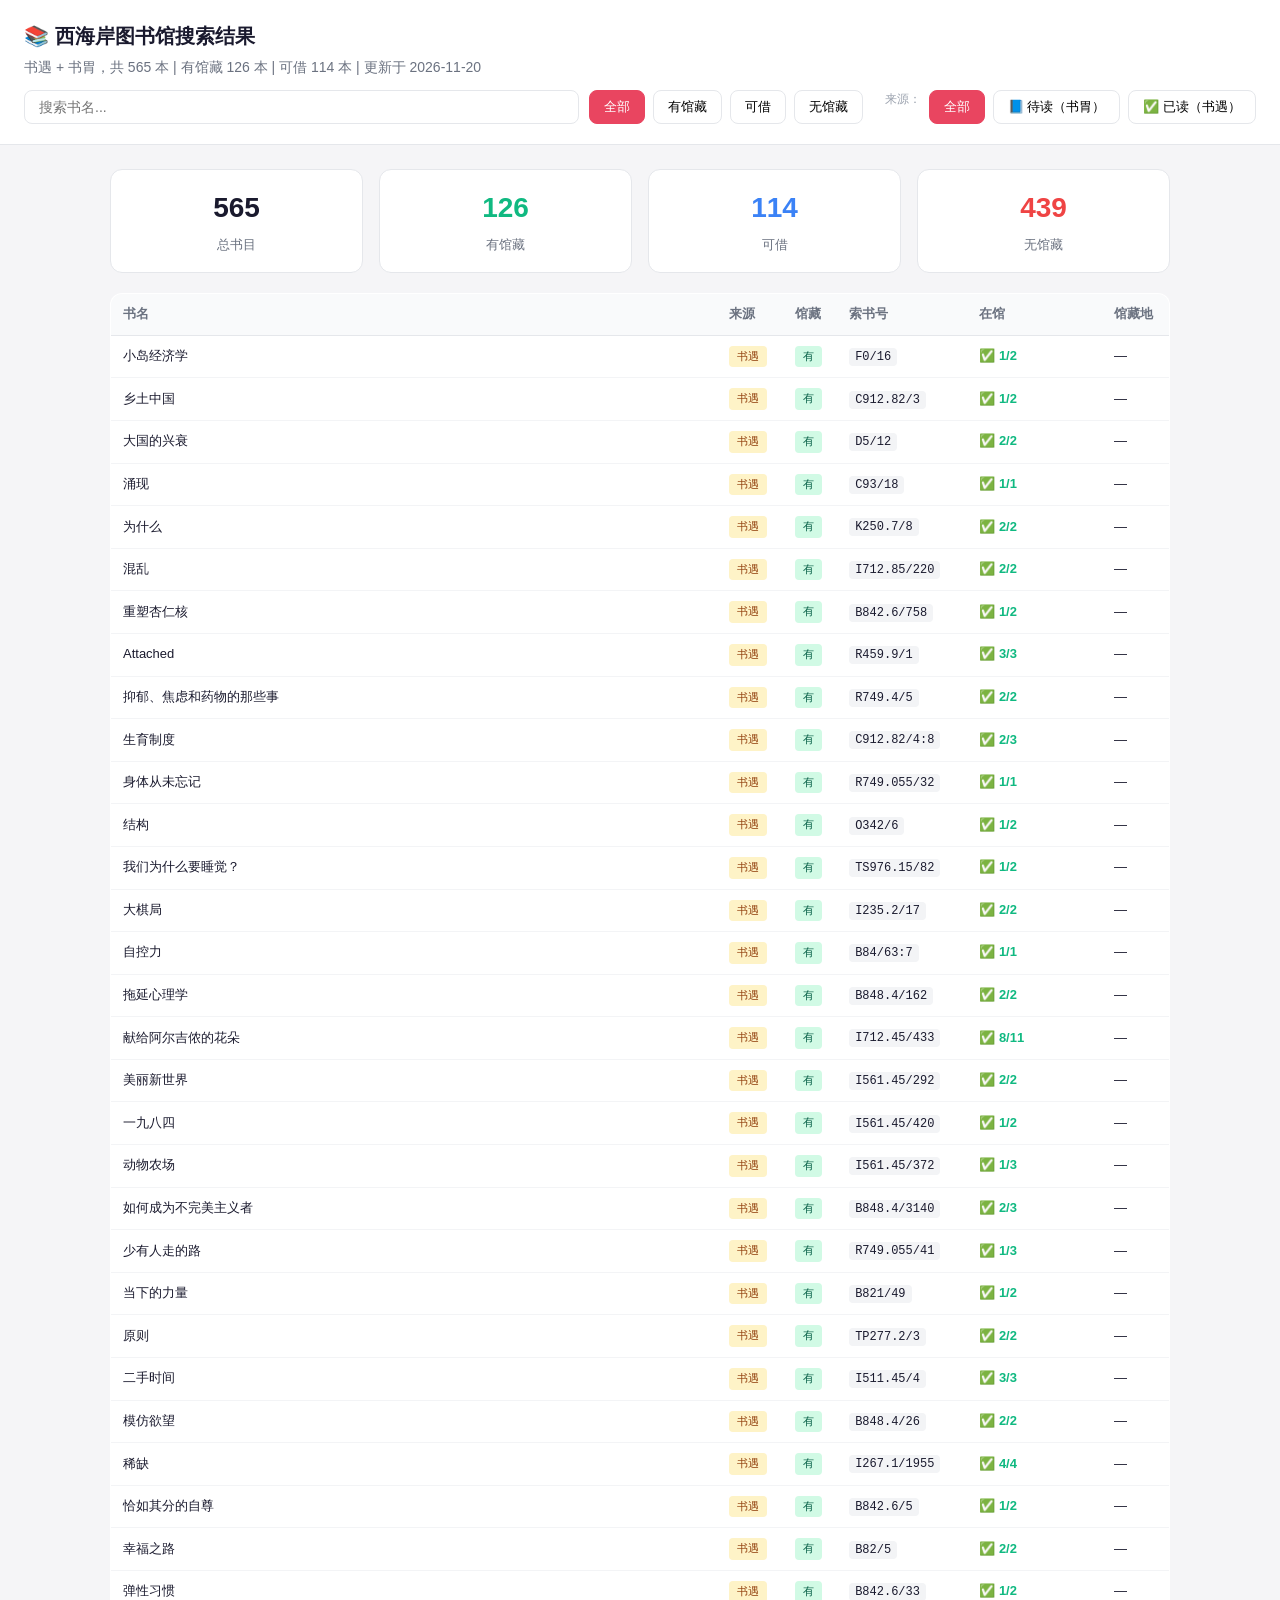
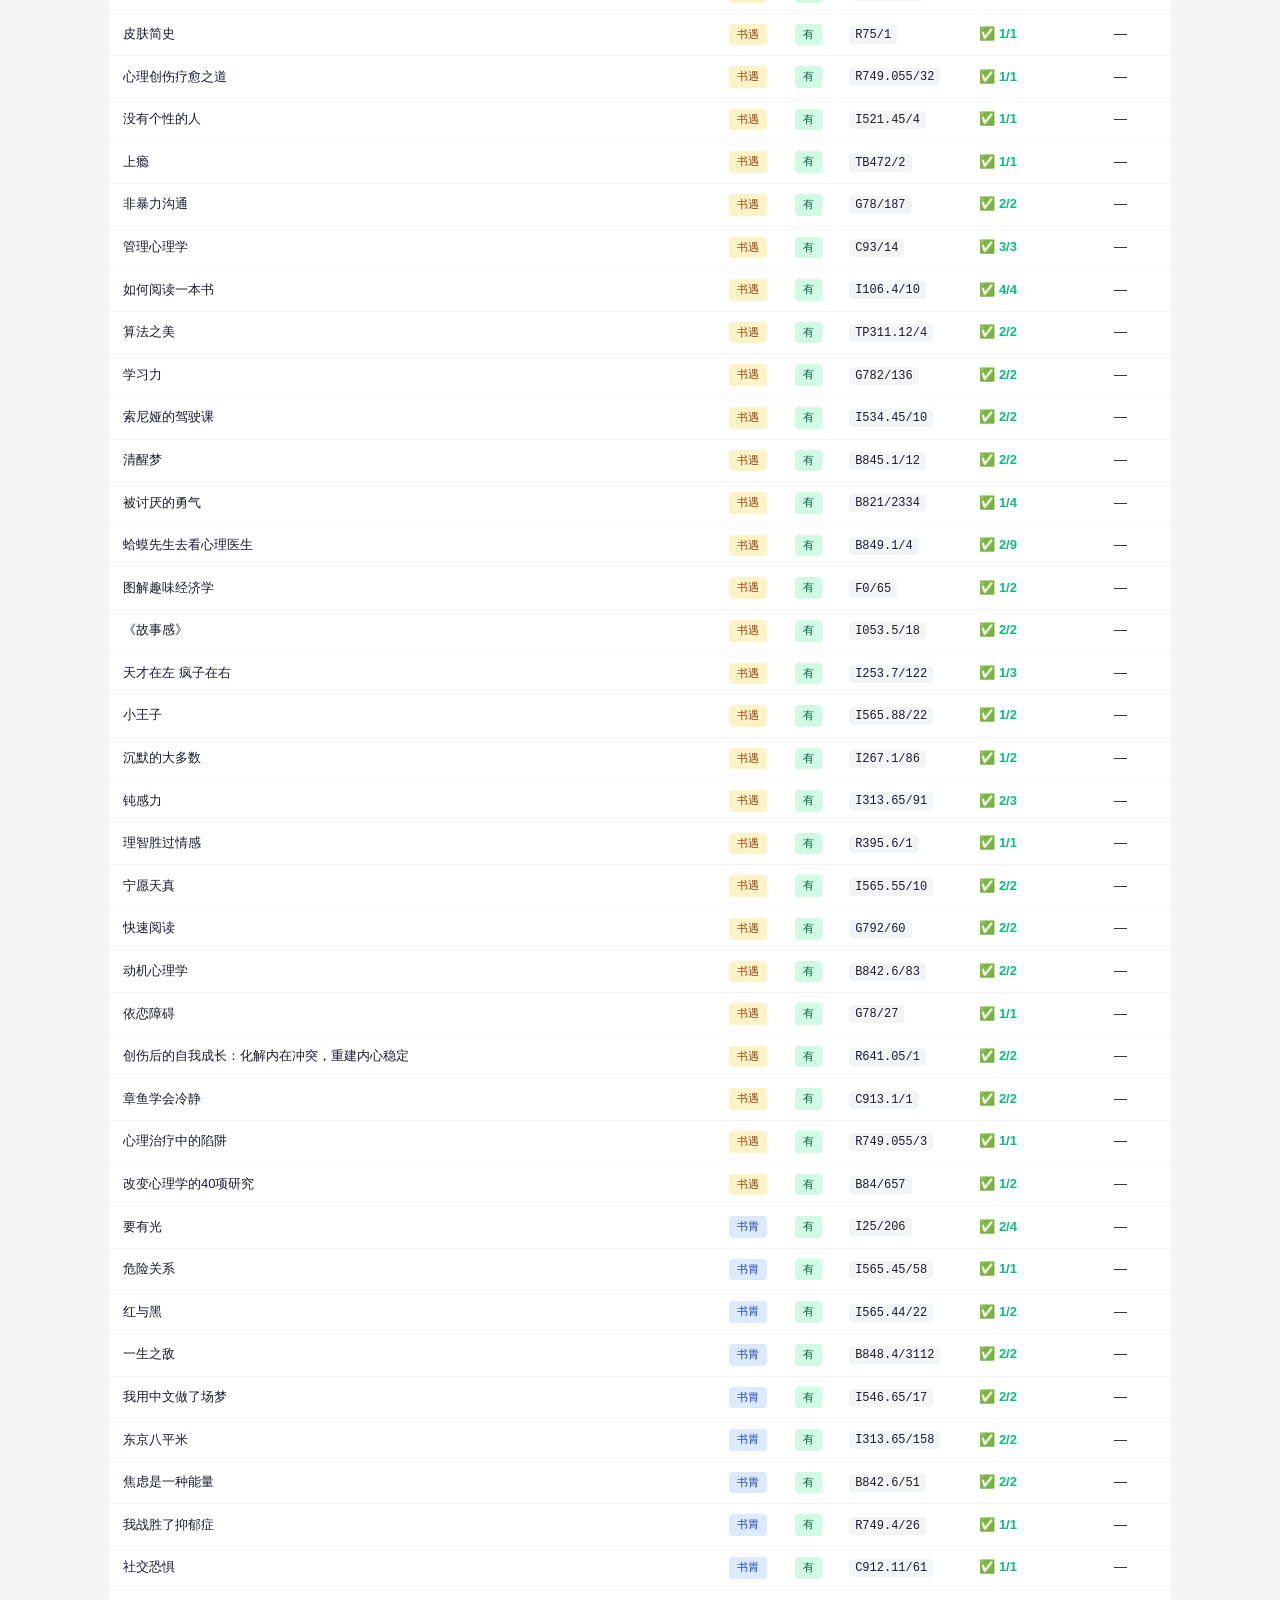
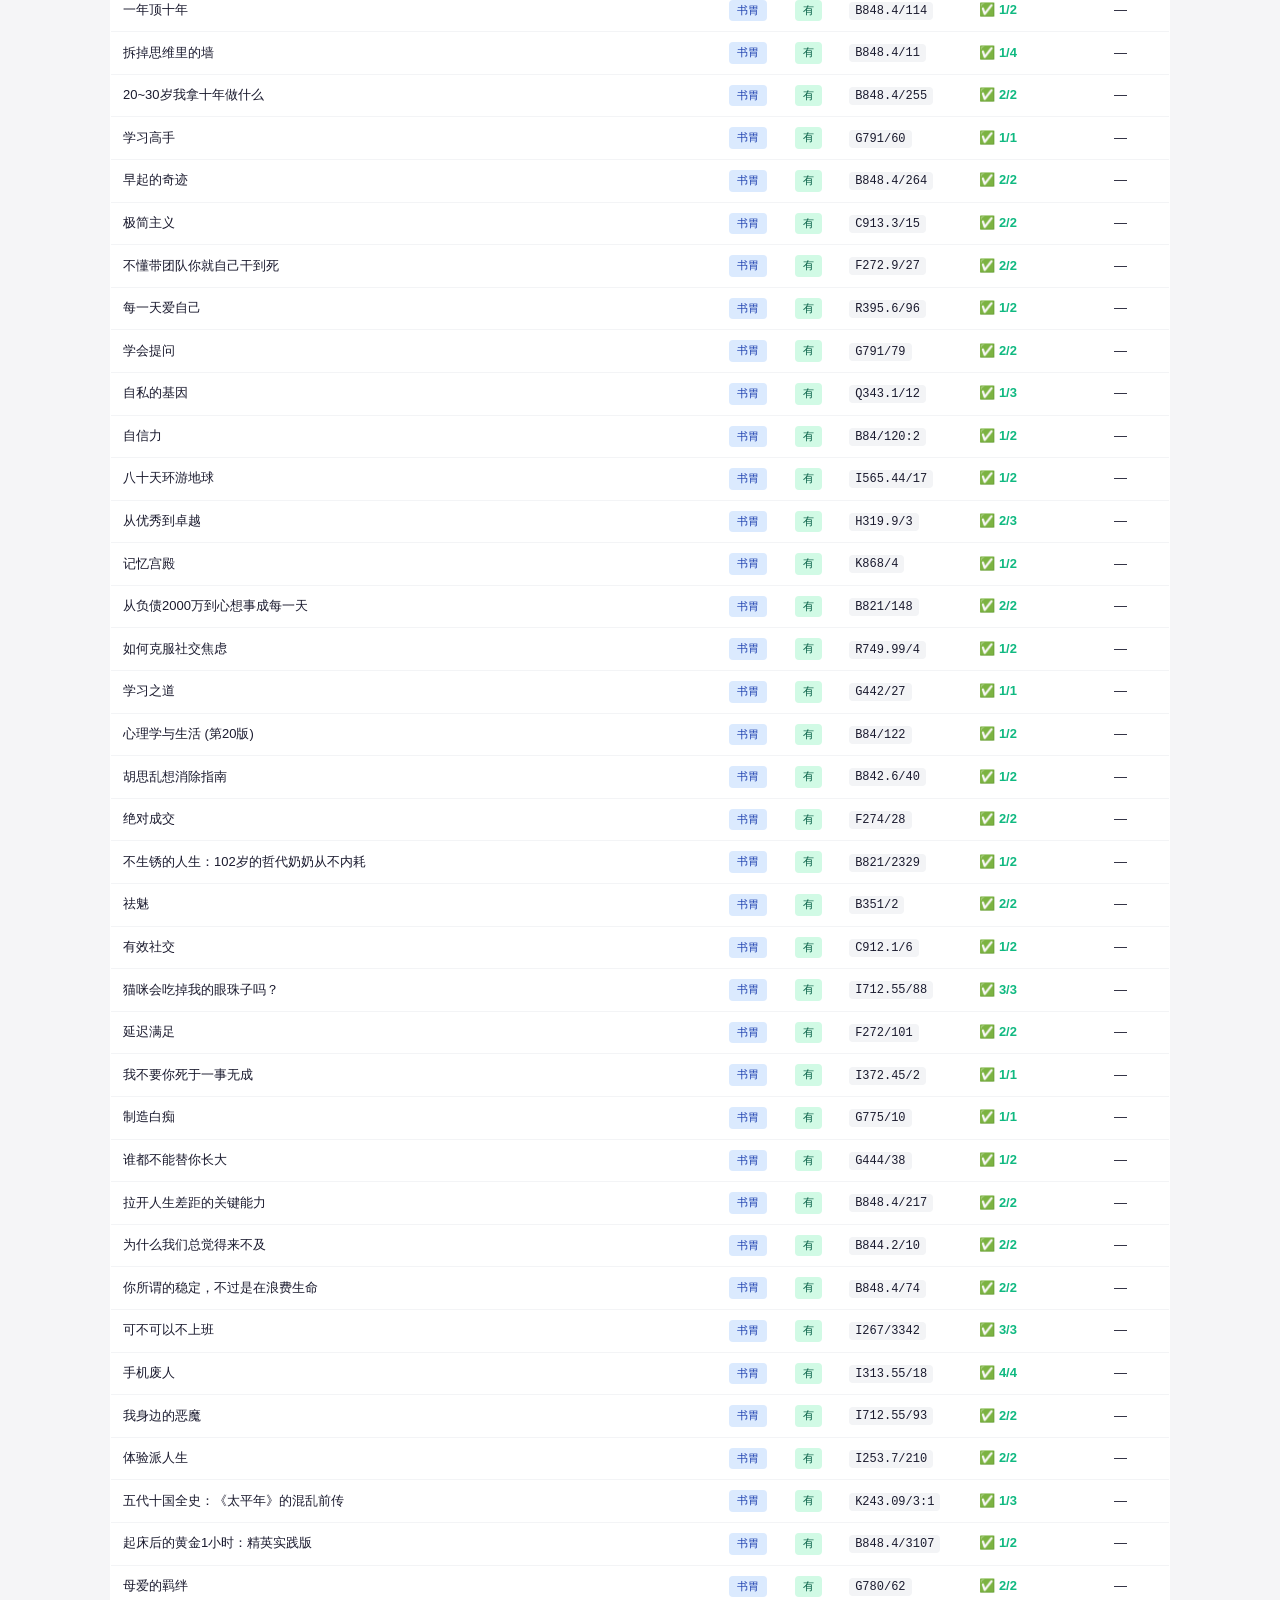
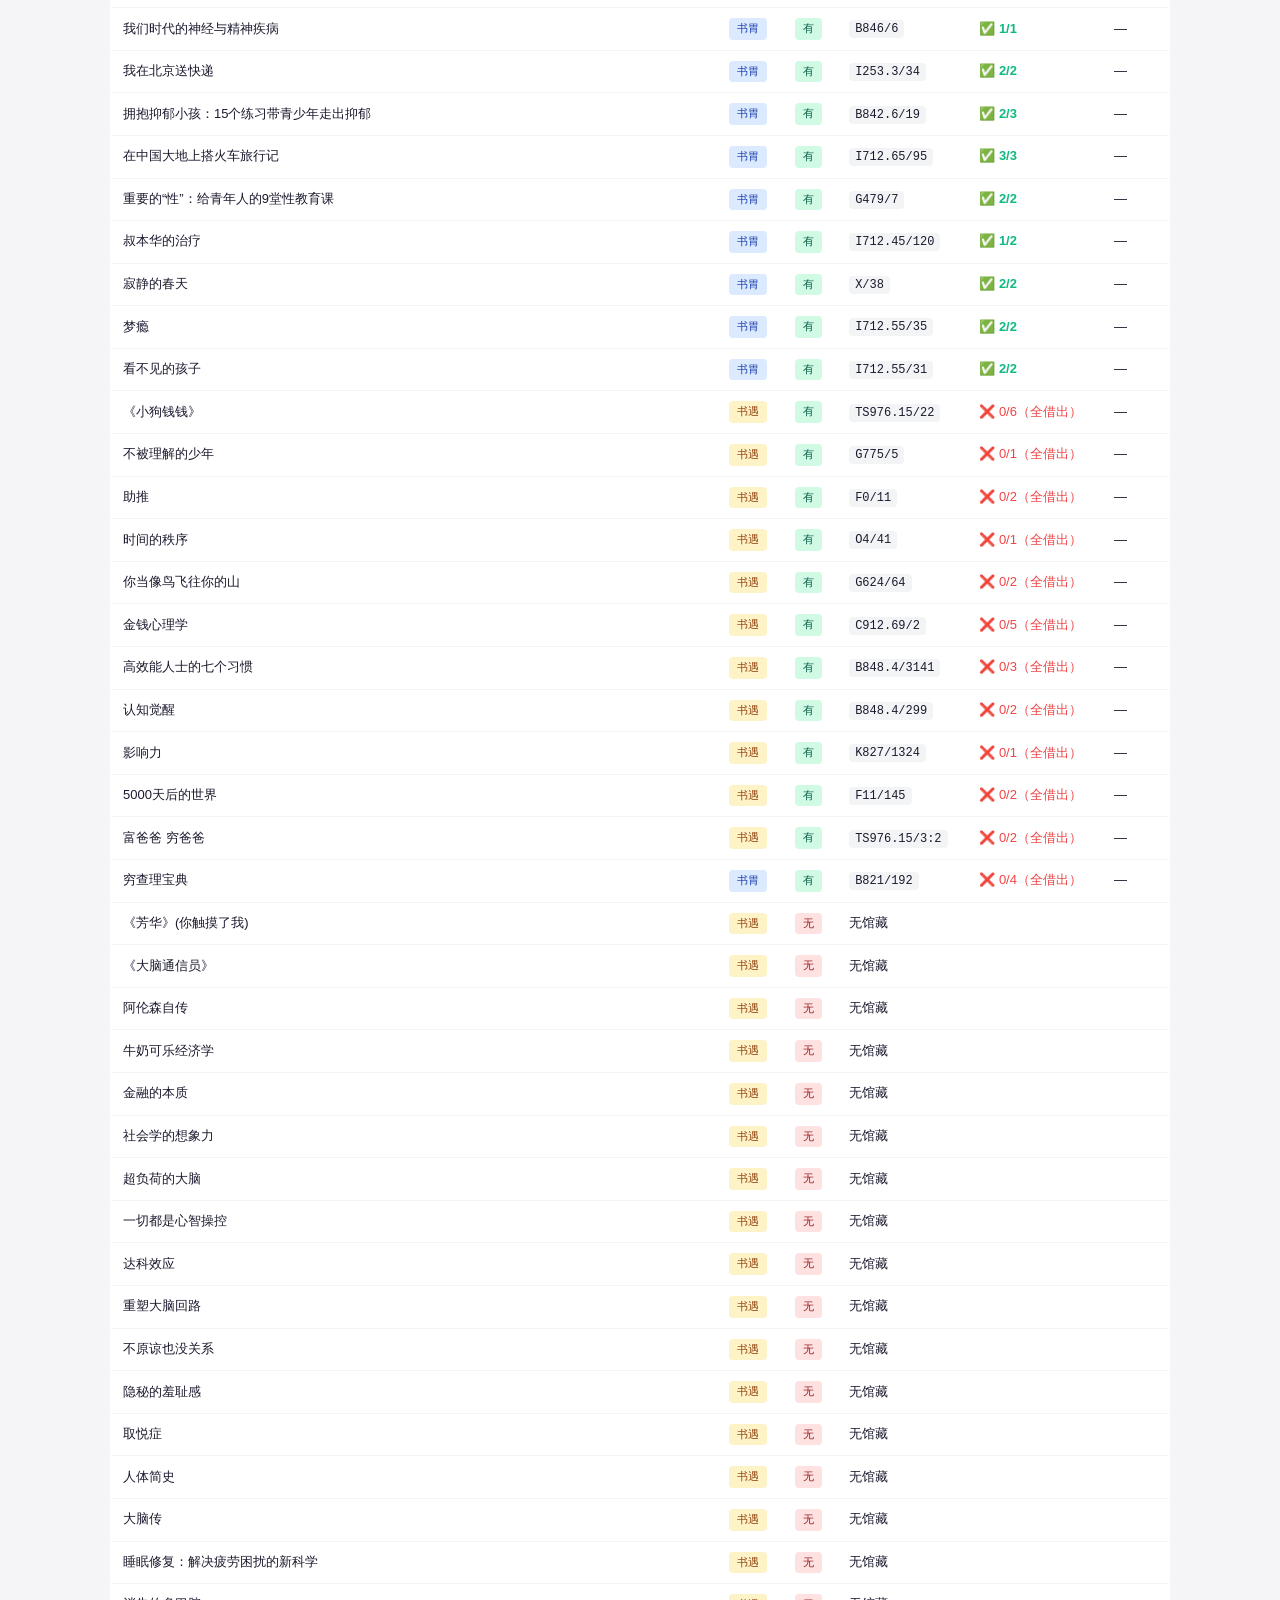
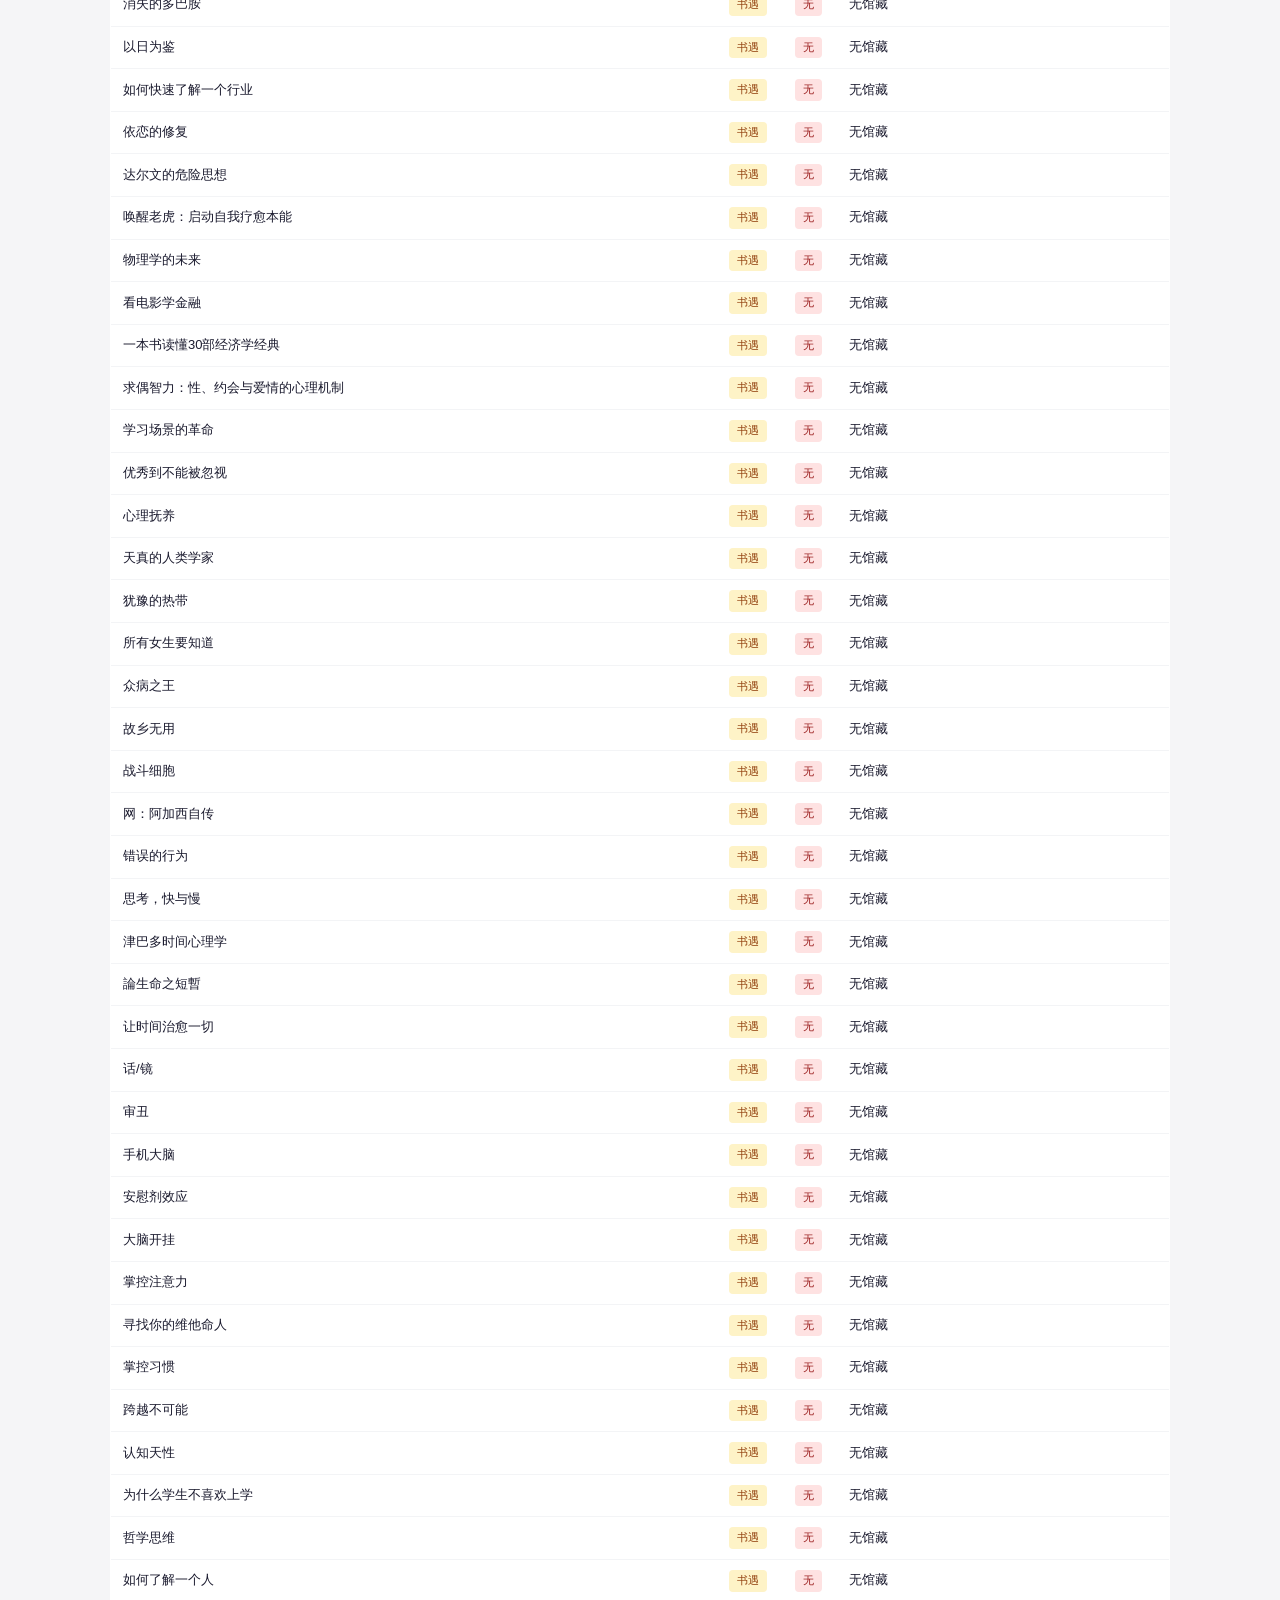
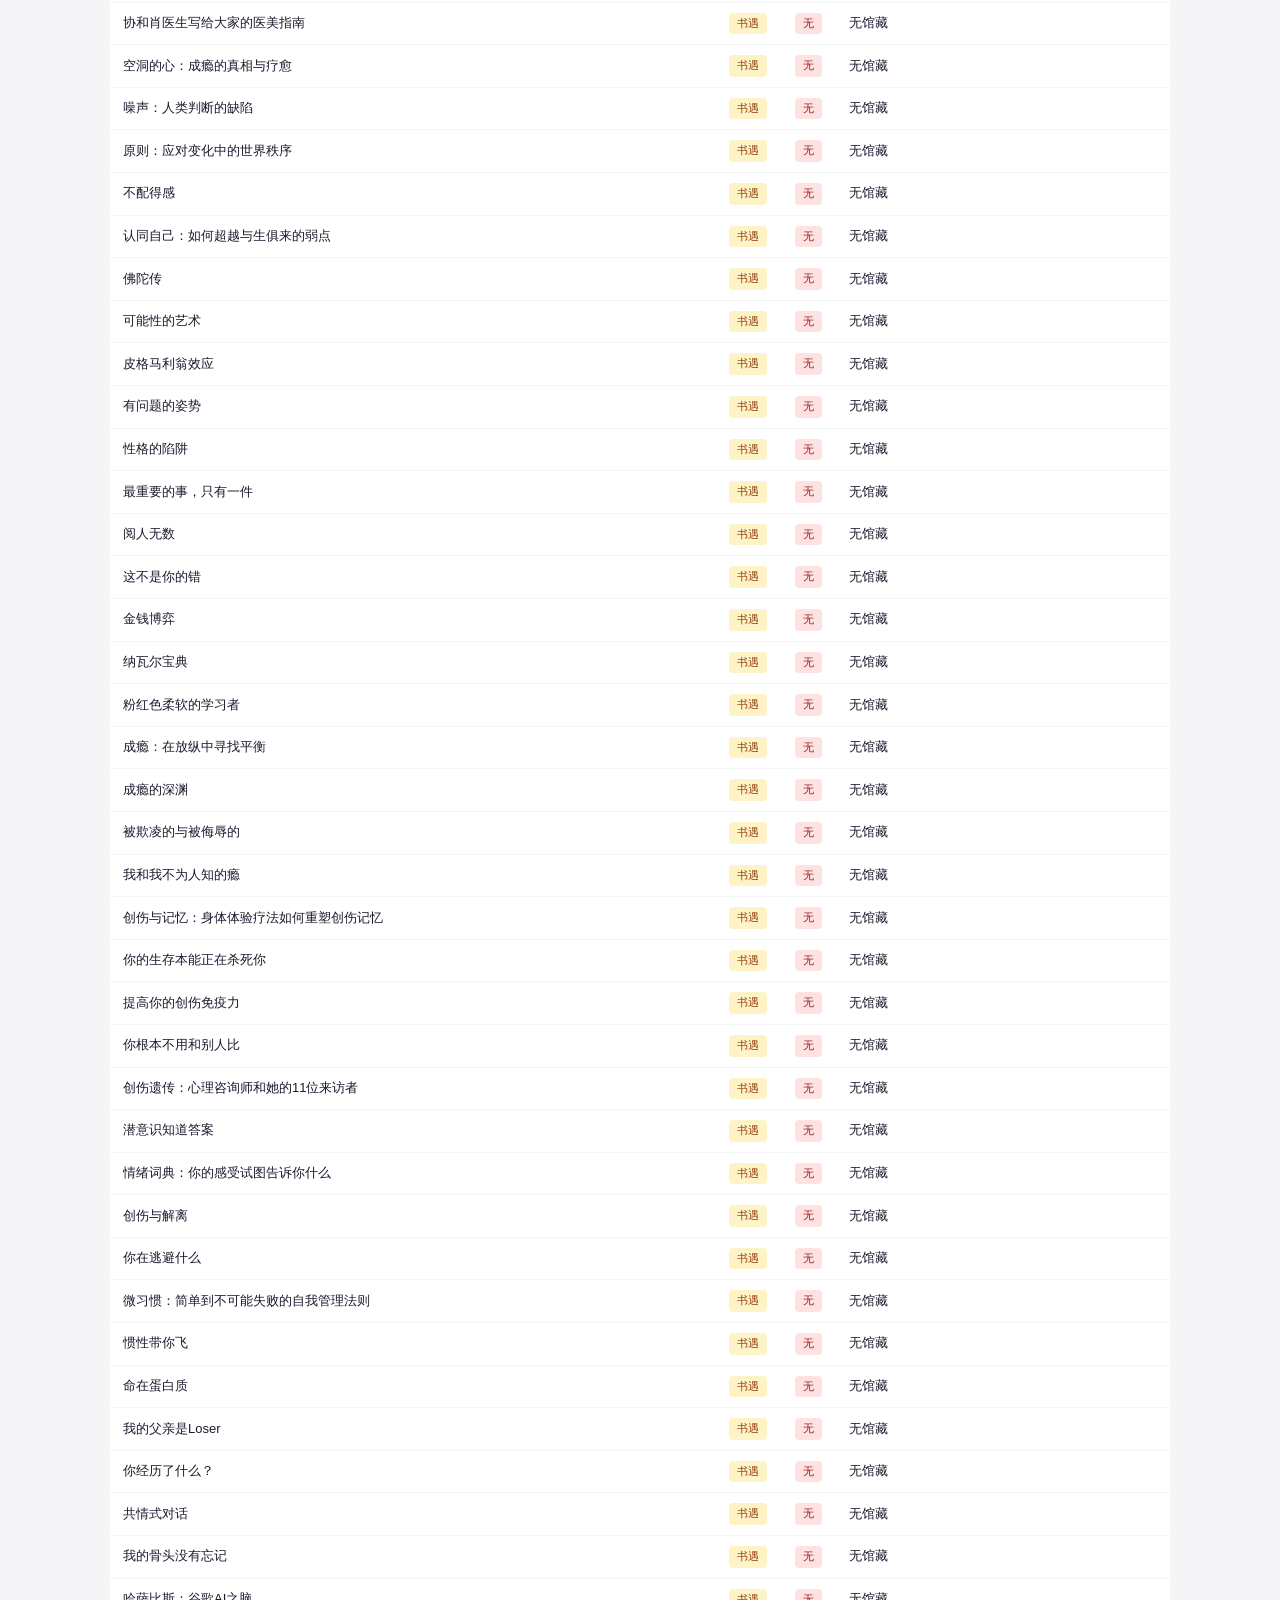
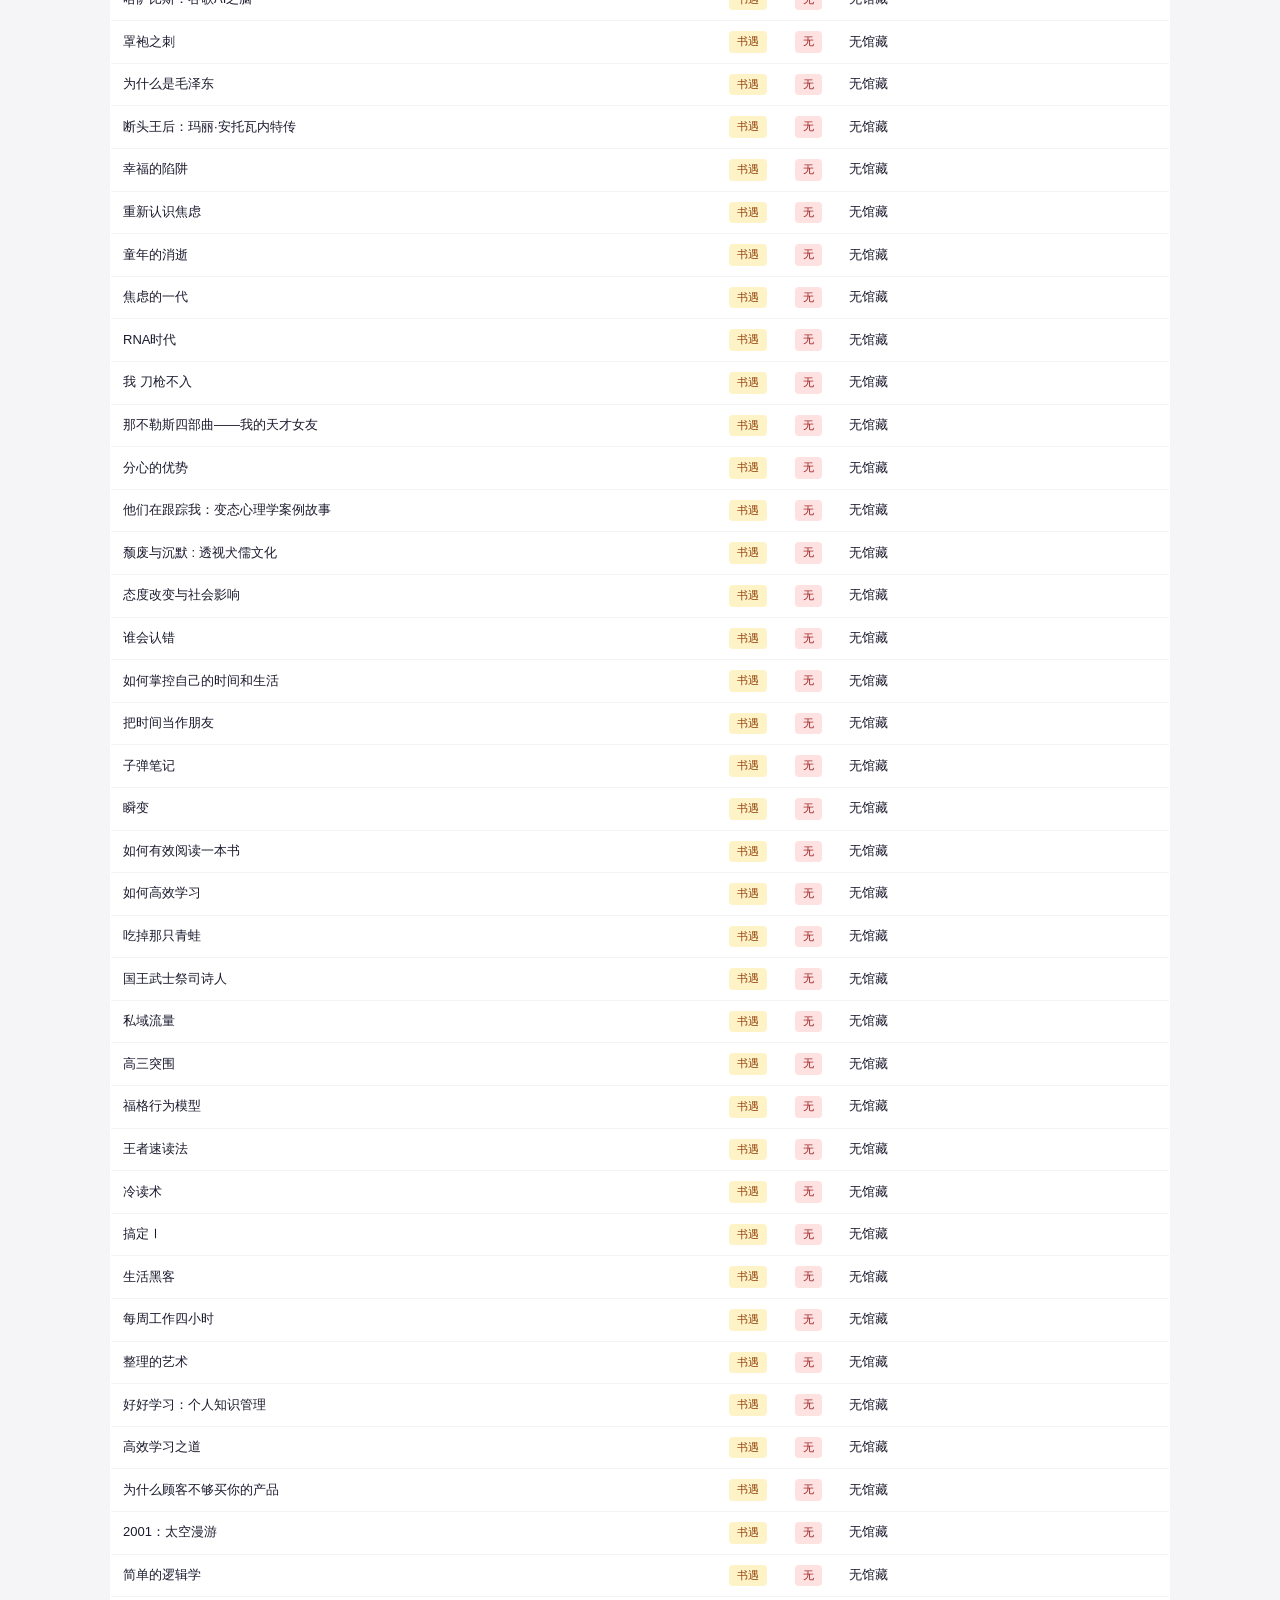
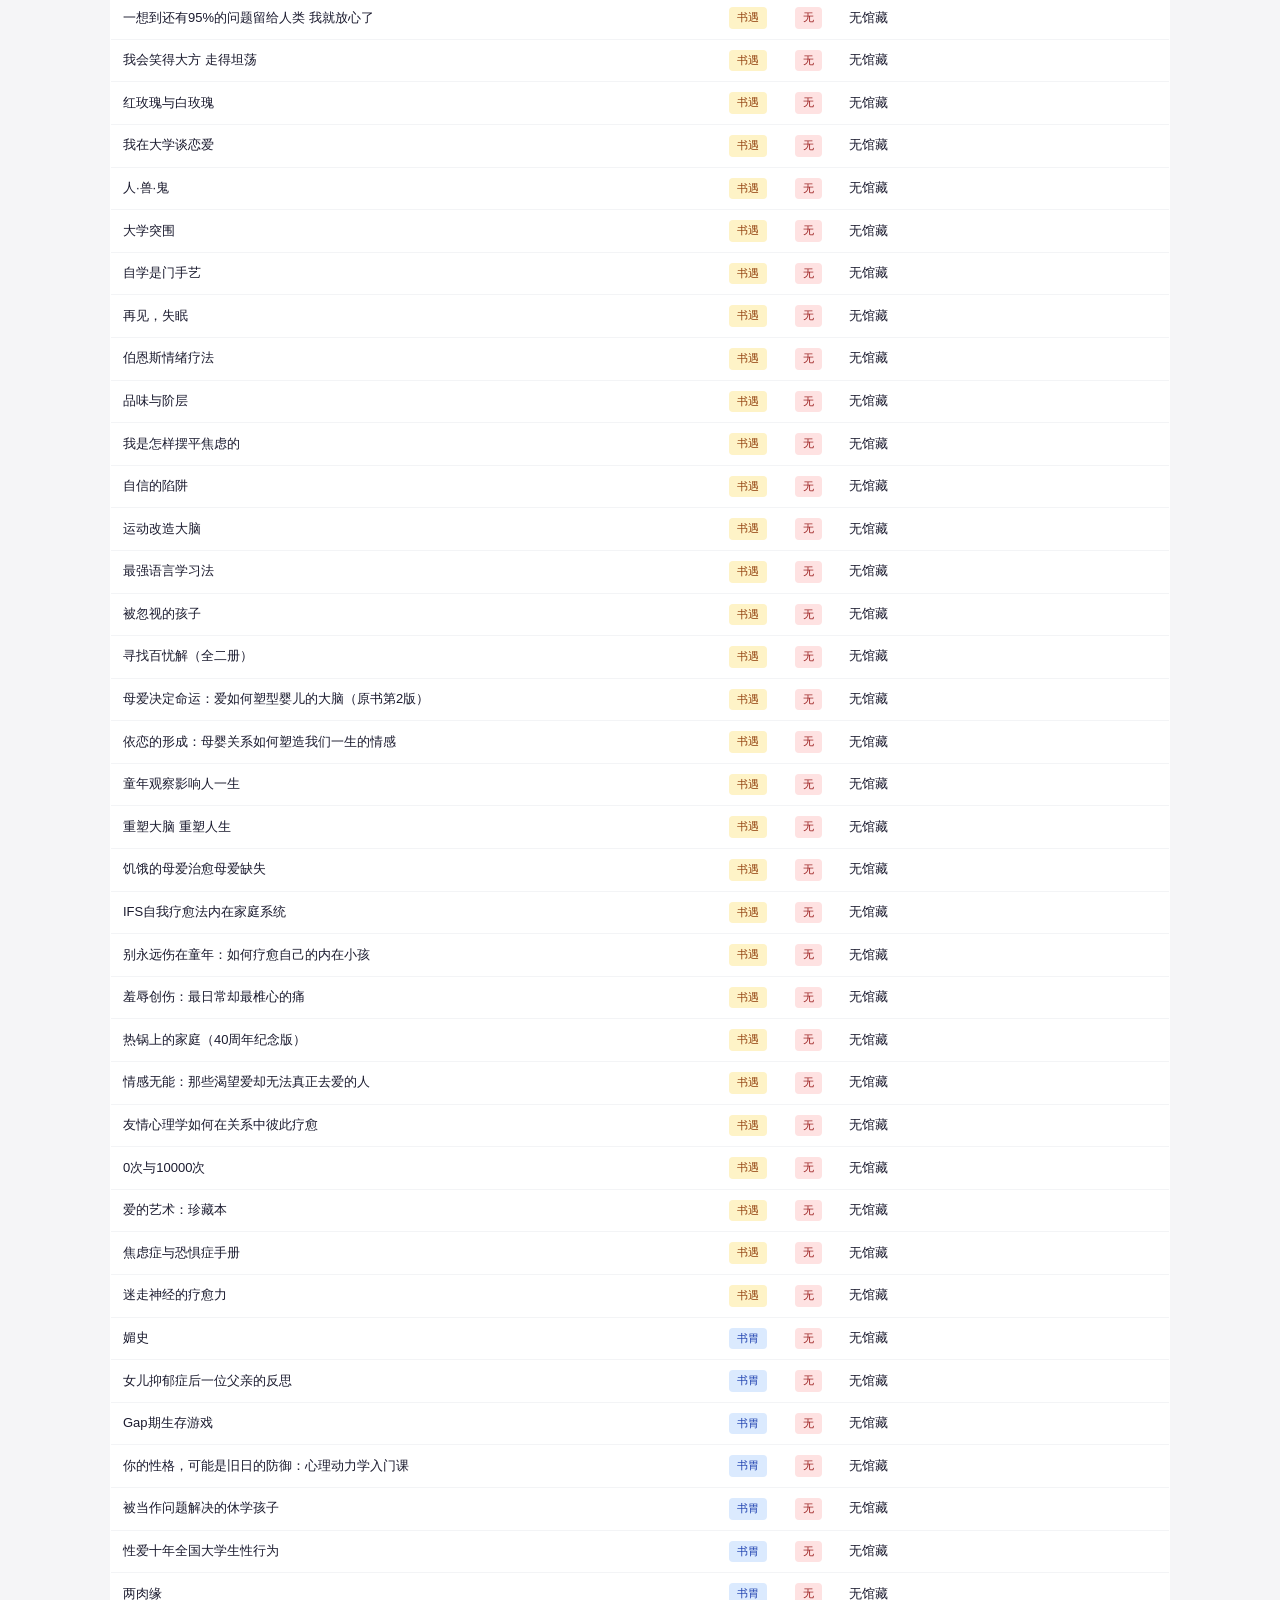
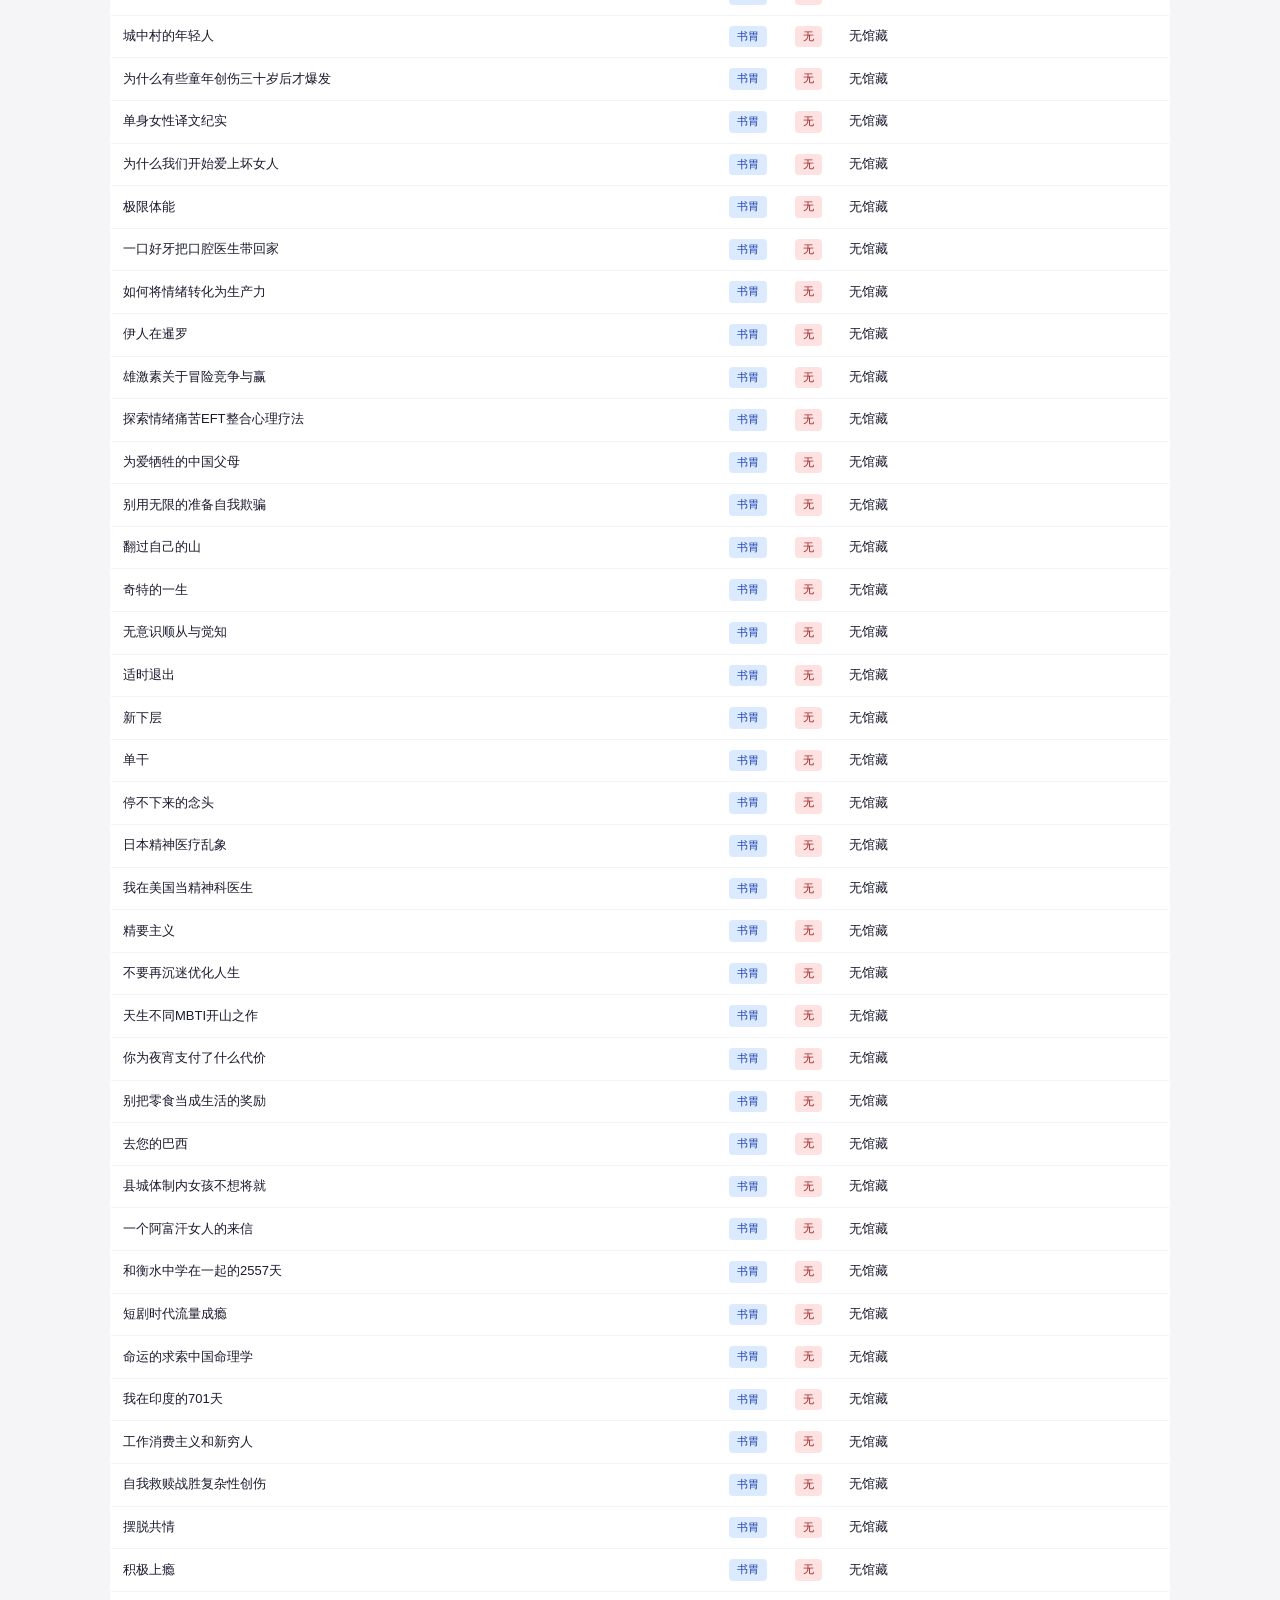
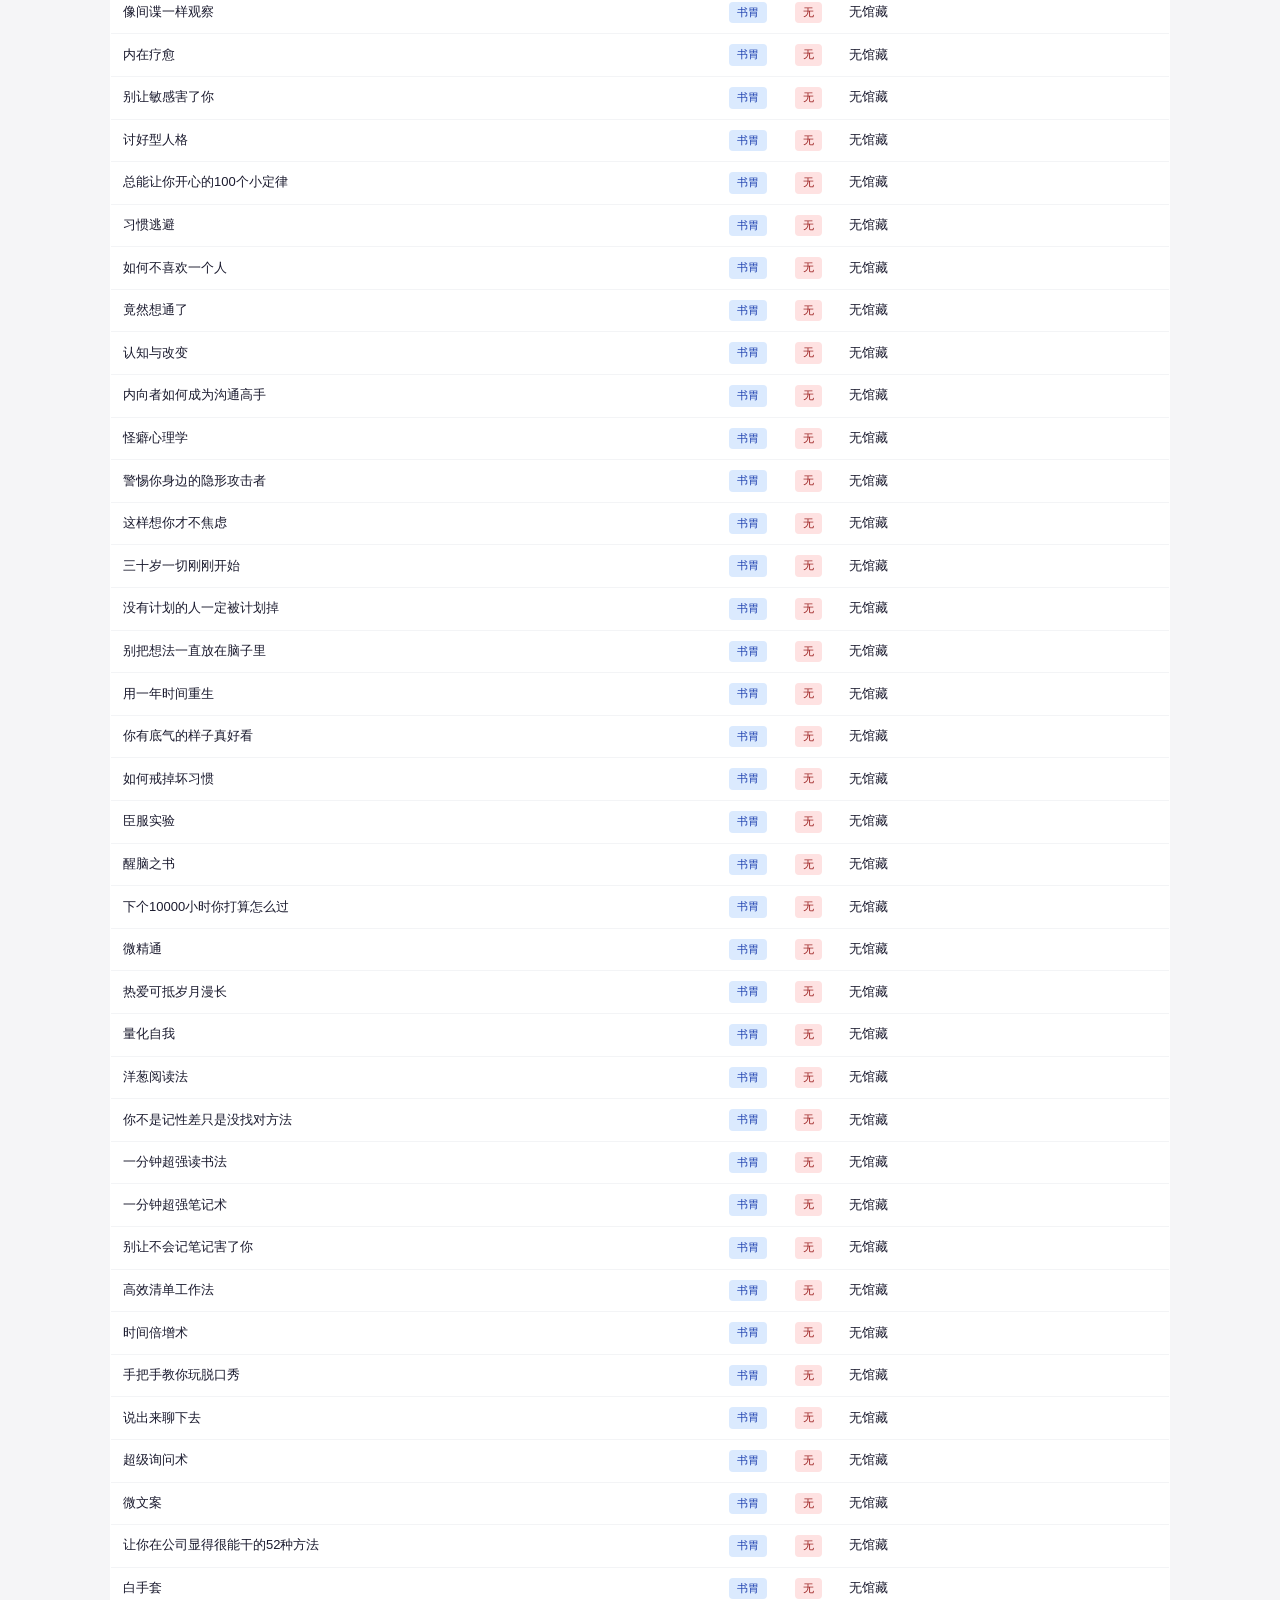
==== commit d708914e: "feat(library): 加来源筛选(全部/待读书胃336/已读书遇229)，与馆藏状态组合筛选" ====
--- a/lx-proxy/library.html
+++ b/lx-proxy/library.html
@@ -49,6 +49,10 @@
       <button class="filter-btn" onclick="setFilter('found', this)">有馆藏</button>
       <button class="filter-btn" onclick="setFilter('avail', this)">可借</button>
       <button class="filter-btn" onclick="setFilter('notfound', this)">无馆藏</button>
+      <span style="margin-left:14px;color:#9ca3af;font-size:12px">来源：</span>
+      <button class="filter-btn src-btn active" onclick="setSrc('all', this)">全部</button>
+      <button class="filter-btn src-btn" onclick="setSrc('queue', this)">📘 待读（书胃）</button>
+      <button class="filter-btn src-btn" onclick="setSrc('shuyu', this)">✅ 已读（书遇）</button>
     </div>
   </div>
 </div>
@@ -634,6 +638,15 @@
 </div>
 <script>
 let currentFilter = 'all';
+let currentSrc = 'all';
+
+function setSrc(s, btn) {
+  currentSrc = s;
+  document.querySelectorAll('.src-btn').forEach(b => b.classList.remove('active'));
+  btn.classList.add('active');
+  filterTable();
+}
+
 function filterTable() {
   const q = document.getElementById('search').value.toLowerCase();
   const rows = document.querySelectorAll('.row');
@@ -646,12 +659,15 @@
     else if (currentFilter === 'avail') {
       matchFilter = row.classList.contains('found') && row.querySelector('.available');
     }
-    row.style.display = (matchSearch && matchFilter) ? '' : 'none';
+    let matchSrc = true;
+    if (currentSrc === 'queue') matchSrc = !!row.querySelector('.tag-queue');
+    else if (currentSrc === 'shuyu') matchSrc = !!row.querySelector('.tag-shuyu');
+    row.style.display = (matchSearch && matchFilter && matchSrc) ? '' : 'none';
   });
 }
 function setFilter(f, btn) {
   currentFilter = f;
-  document.querySelectorAll('.filter-btn').forEach(b => b.classList.remove('active'));
+  document.querySelectorAll('.filter-btn:not(.src-btn)').forEach(b => b.classList.remove('active'));
   btn.classList.add('active');
   filterTable();
 }
